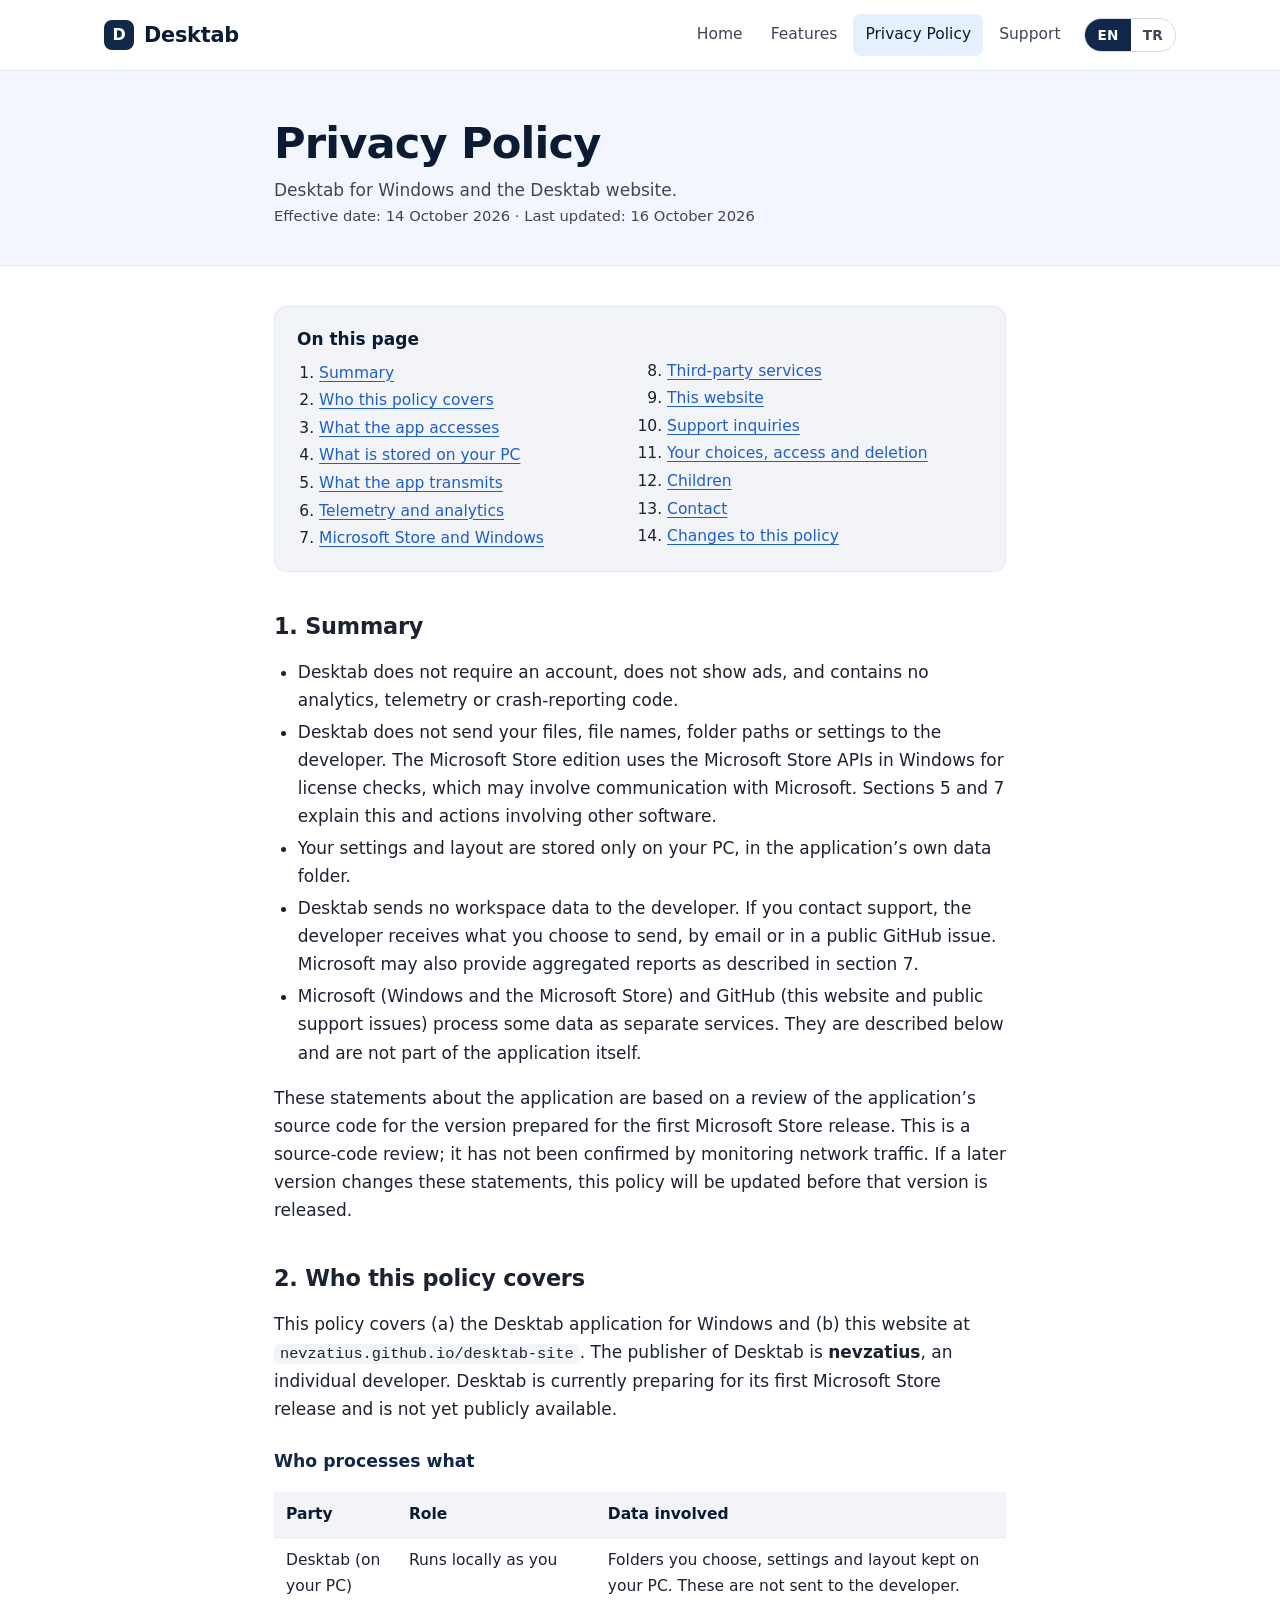
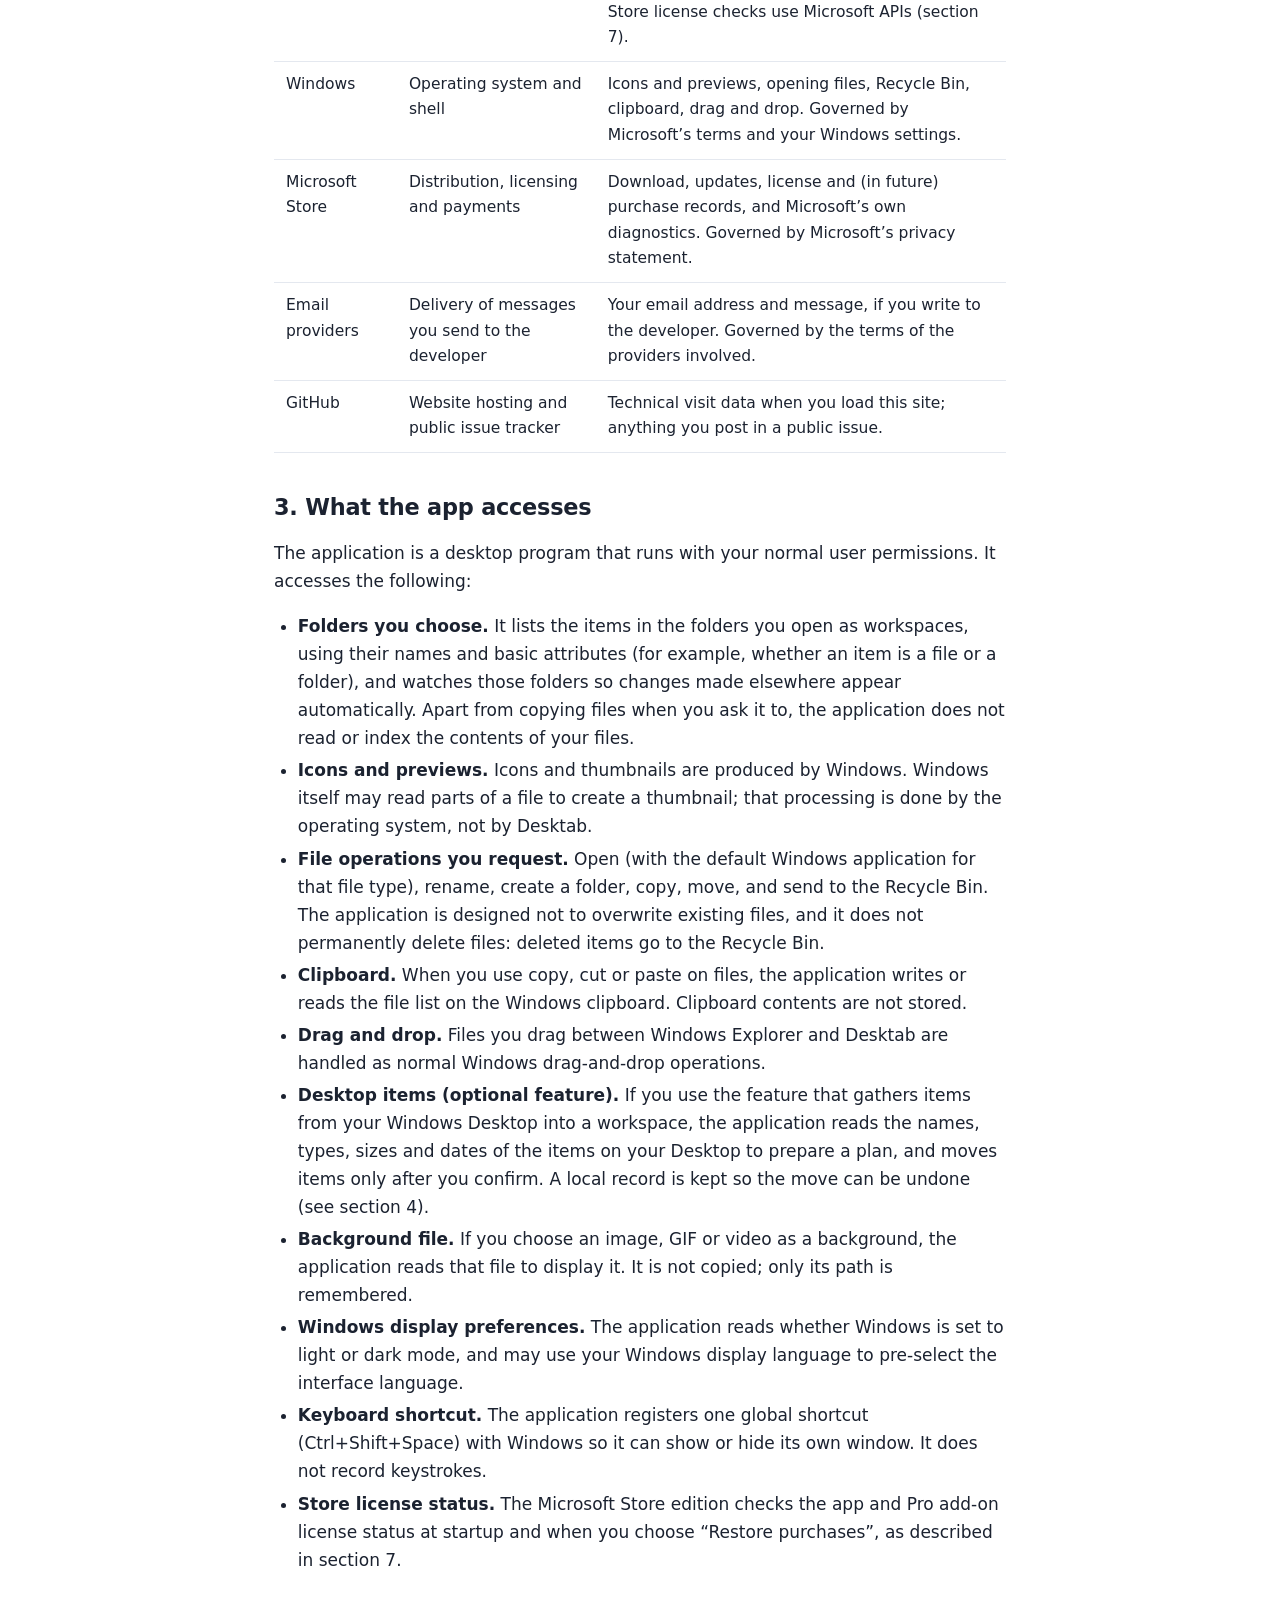
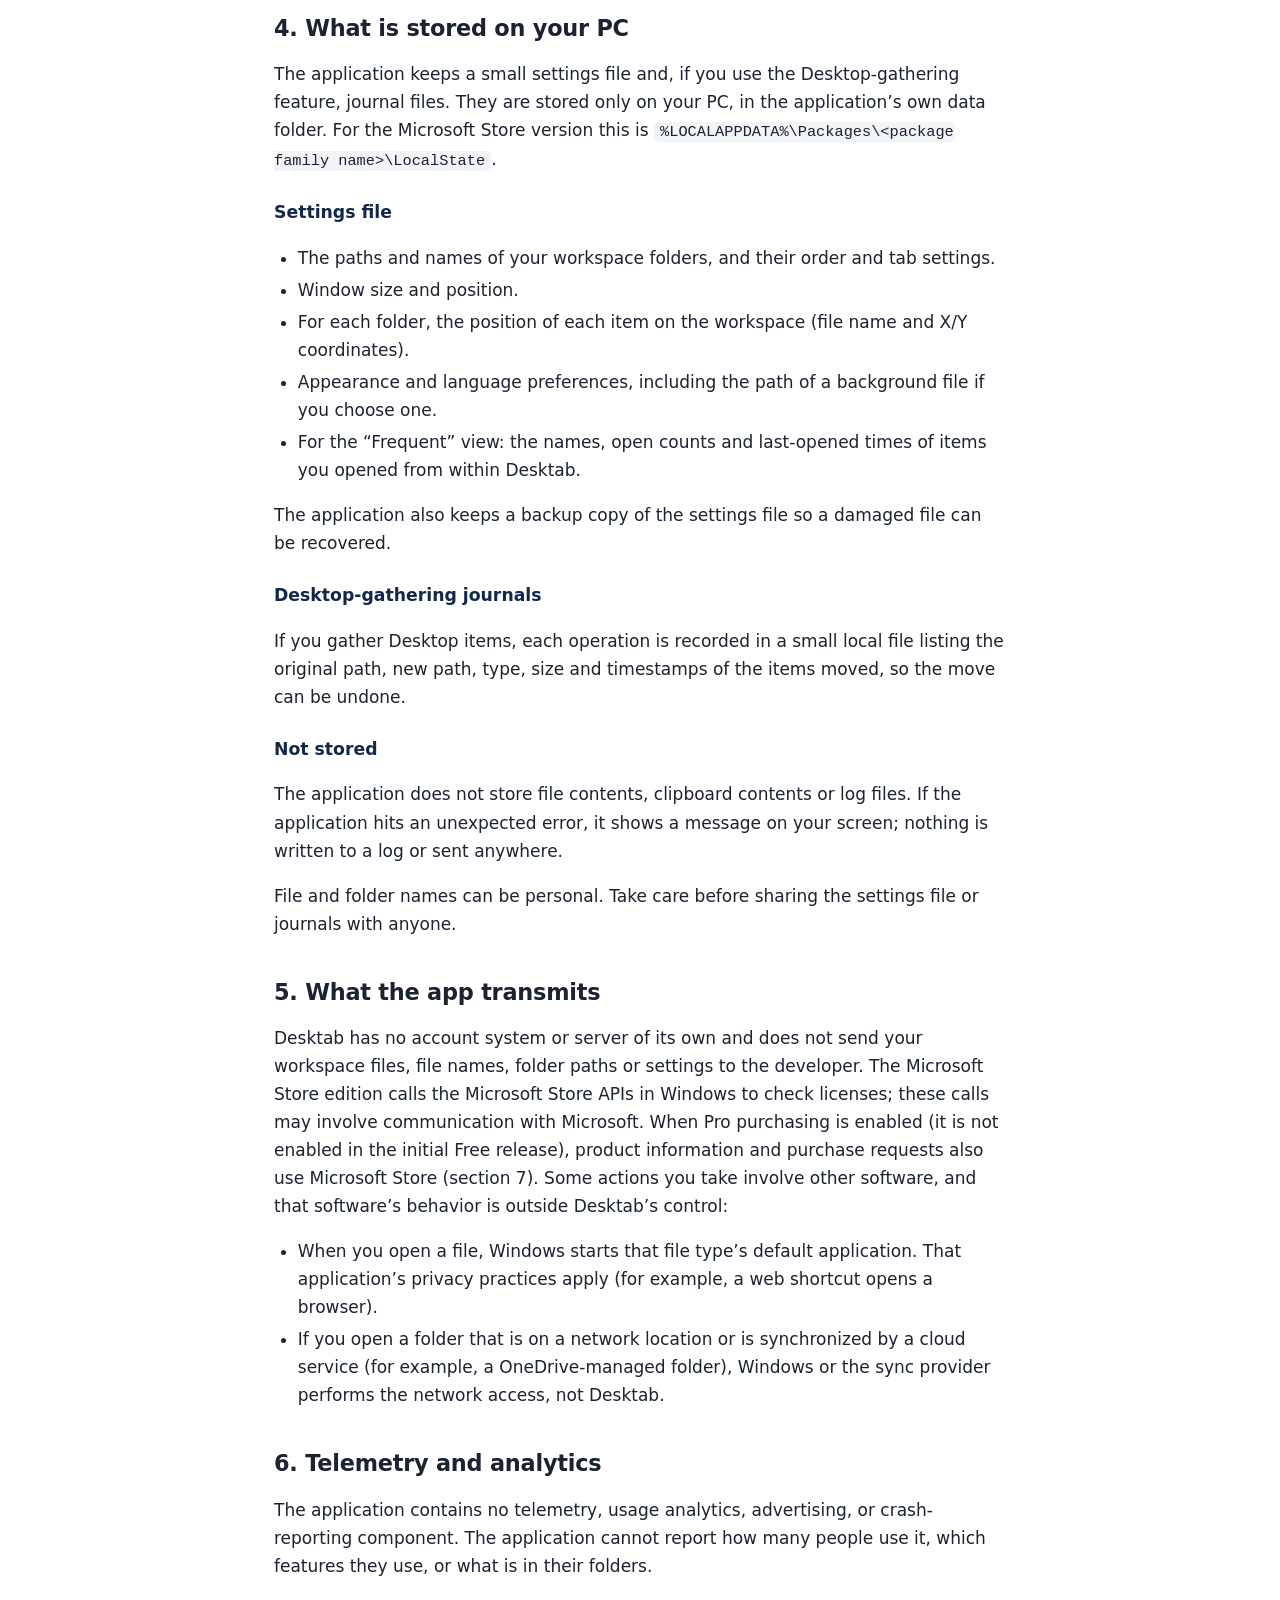
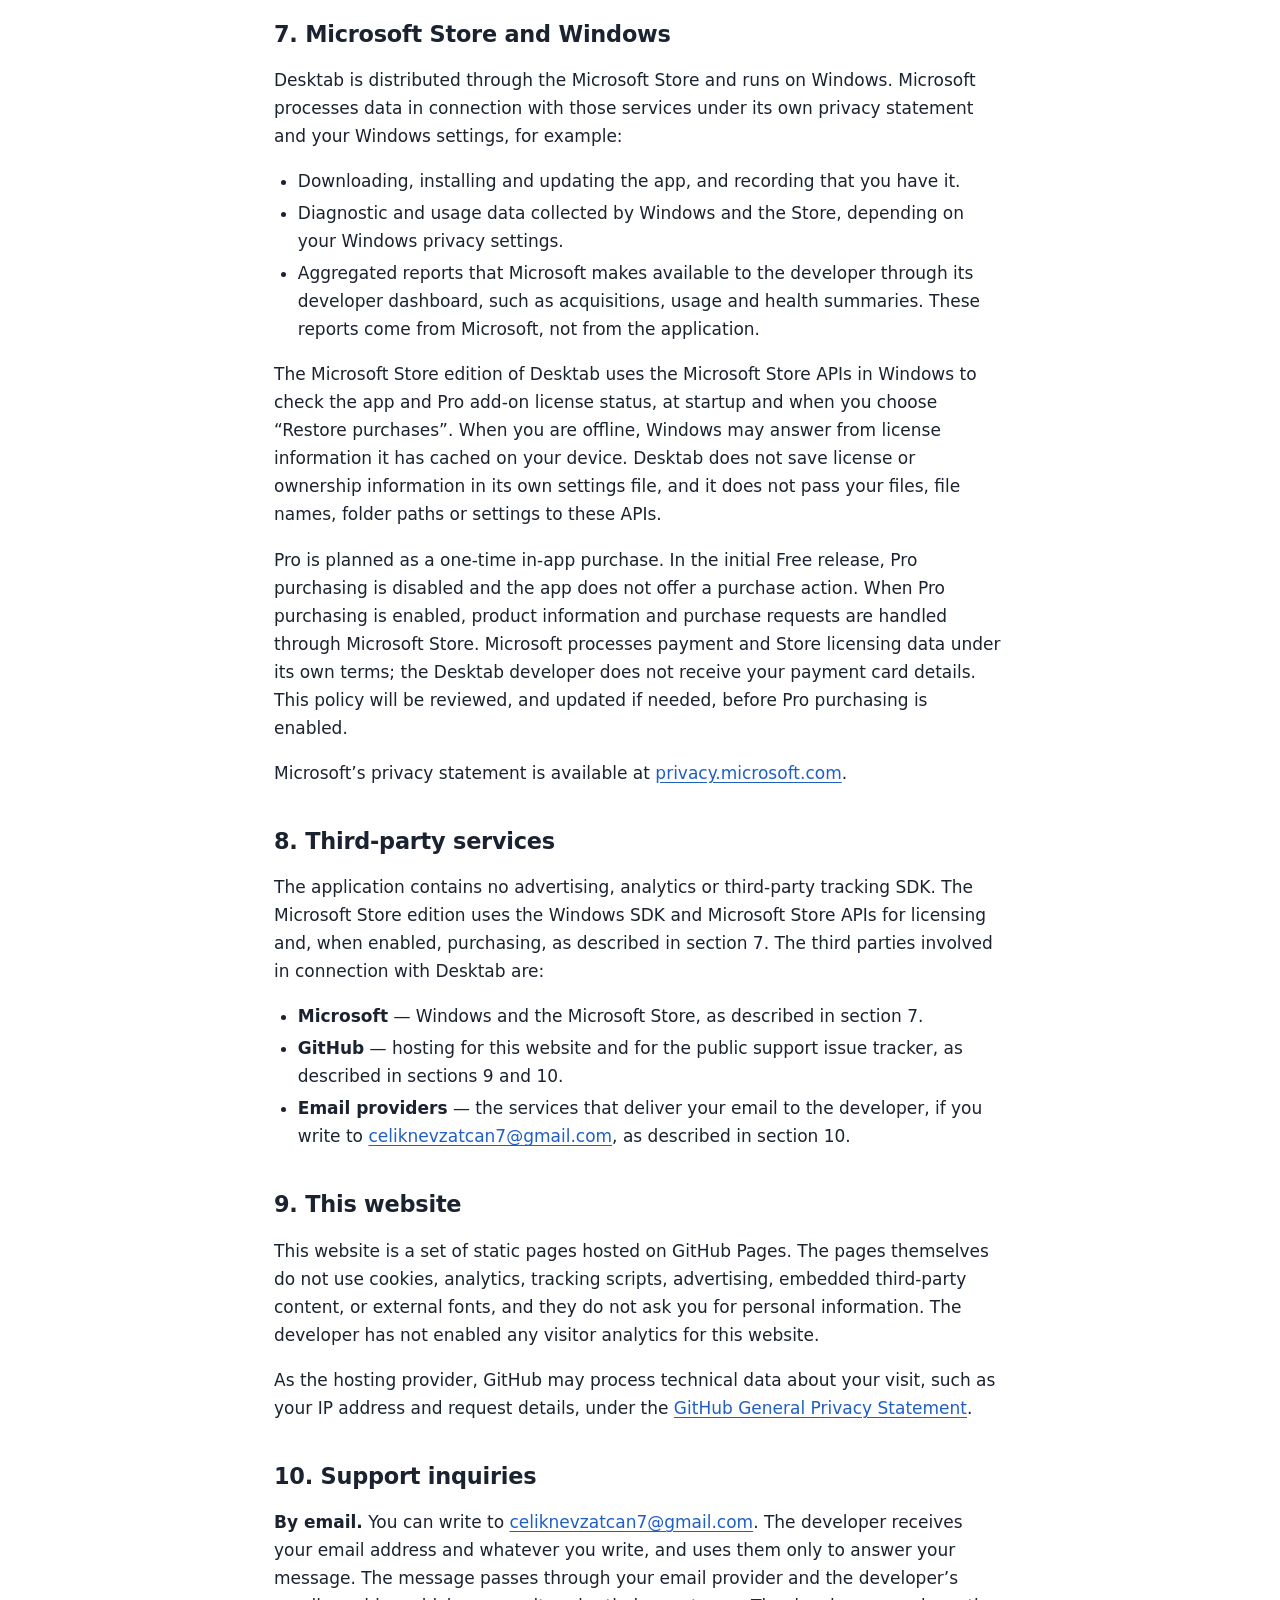
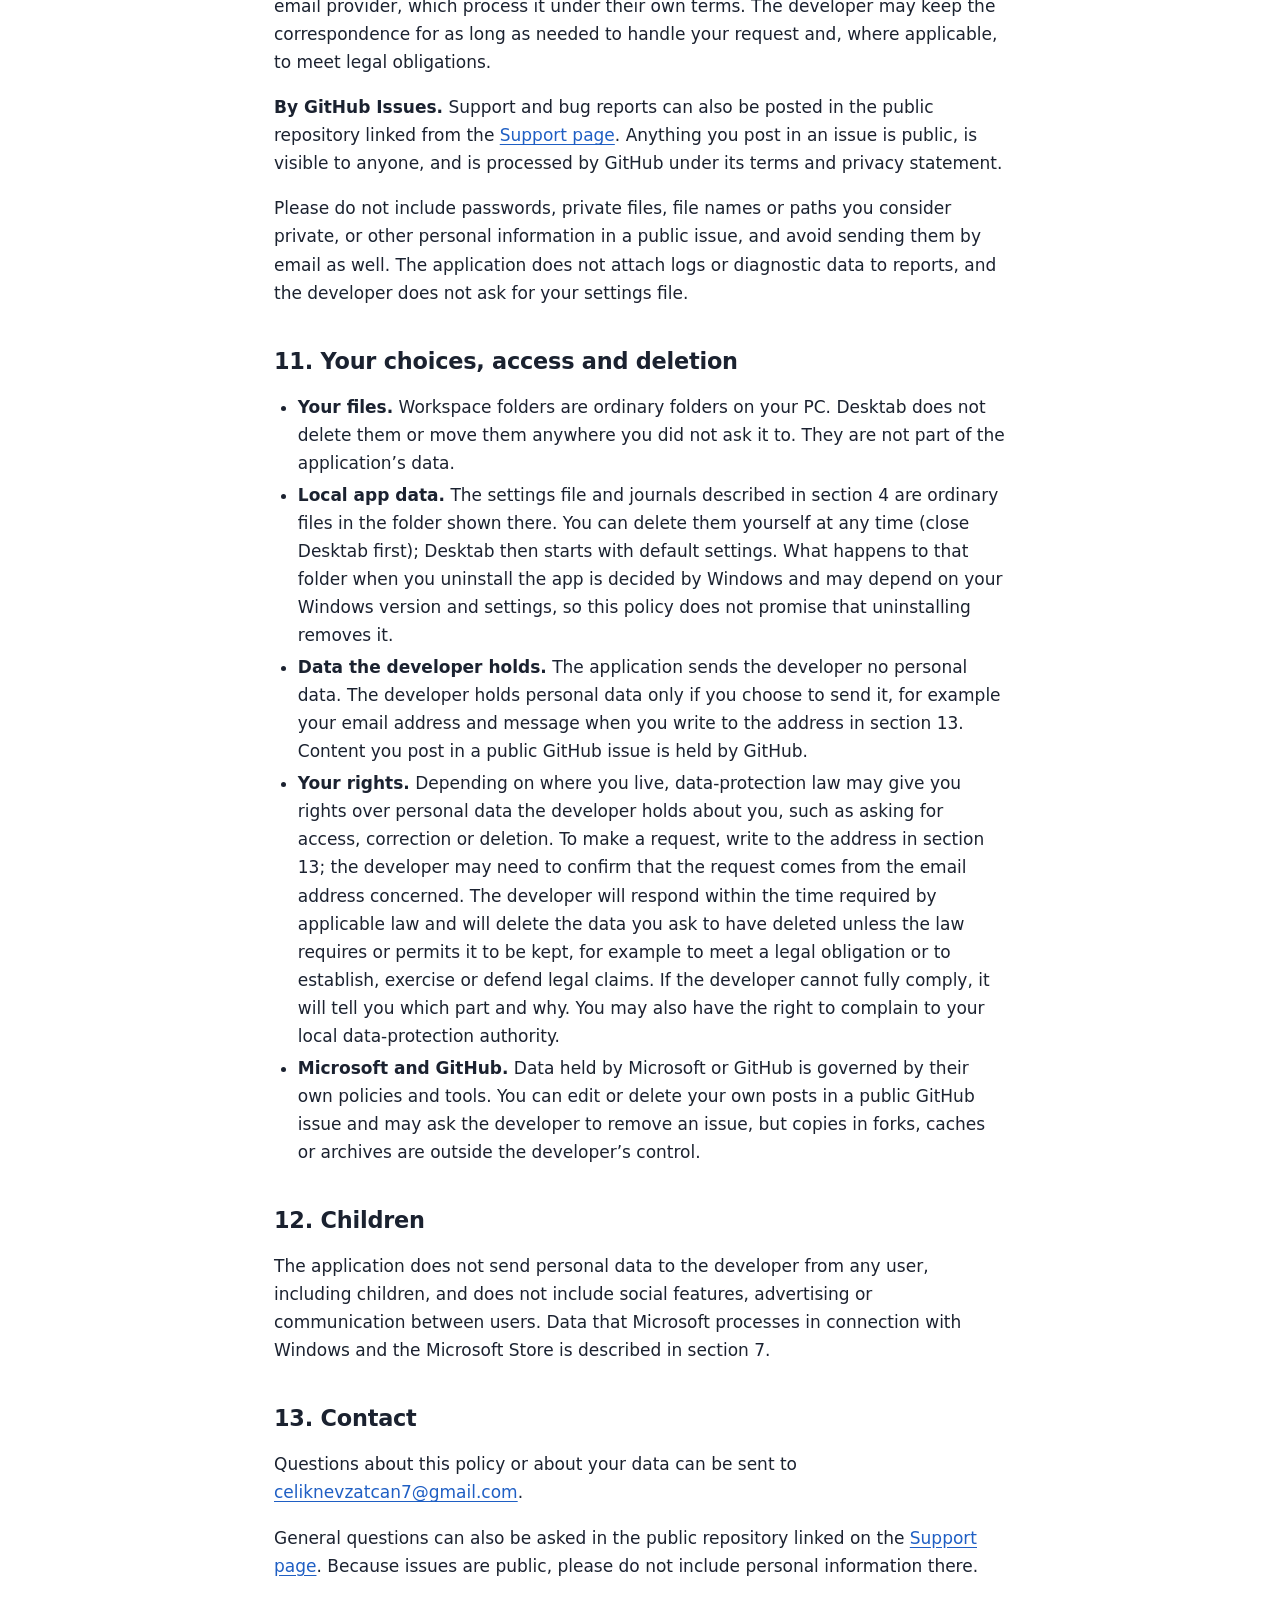
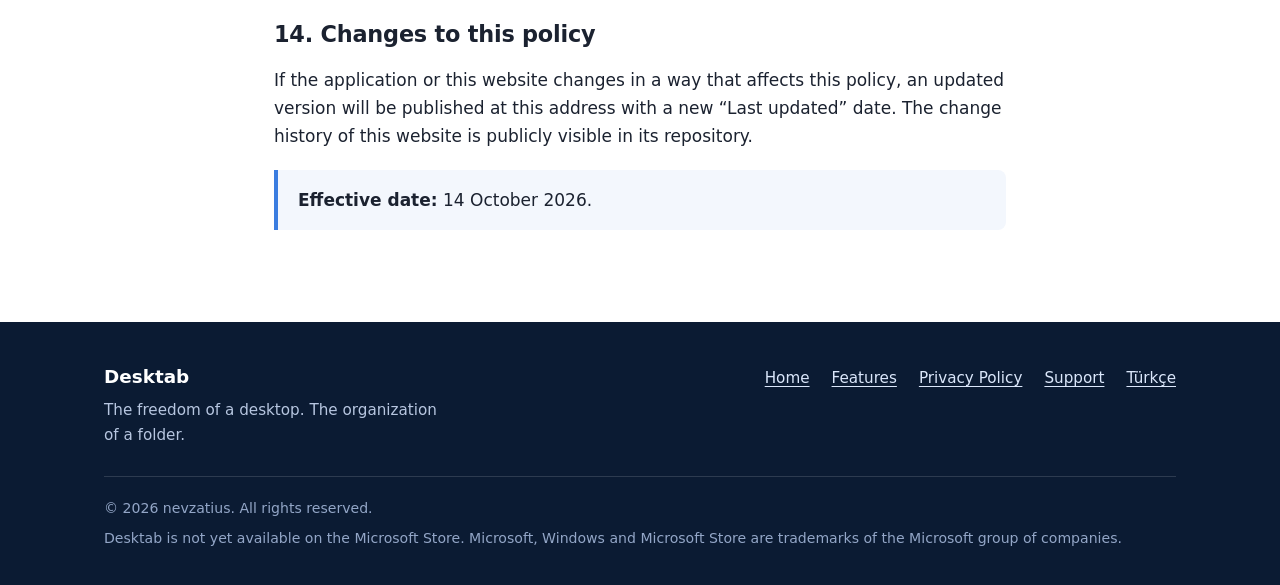
==== docs/privacy/index.html @ 9849bd9c "fix(privacy): tighten Store license wording after source review - Section 3: neutral intro; name the" ====
<!doctype html>
<html lang="en">
<head>
  <meta charset="utf-8">
  <meta name="viewport" content="width=device-width, initial-scale=1">
  <title>Privacy Policy — Desktab</title>
  <meta name="description" content="How the Desktab Windows app and this website handle data: what the app accesses, what is stored on your PC, what is and is not transmitted, and what Microsoft and GitHub process.">
  <link rel="canonical" href="https://nevzatius.github.io/desktab-site/privacy/">
  <link rel="alternate" hreflang="en" href="https://nevzatius.github.io/desktab-site/privacy/">
  <link rel="alternate" hreflang="tr" href="https://nevzatius.github.io/desktab-site/privacy/tr/">
  <link rel="alternate" hreflang="x-default" href="https://nevzatius.github.io/desktab-site/privacy/">
  <meta property="og:type" content="website">
  <meta property="og:site_name" content="Desktab">
  <meta property="og:title" content="Privacy Policy — Desktab">
  <meta property="og:description" content="How the Desktab Windows app and this website handle data.">
  <meta property="og:url" content="https://nevzatius.github.io/desktab-site/privacy/">
  <meta property="og:locale" content="en_US">
  <meta property="og:locale:alternate" content="tr_TR">
  <meta property="og:image" content="https://nevzatius.github.io/desktab-site/assets/images/og-image.png">
  <meta property="og:image:alt" content="Desktab wordmark with the tagline: The freedom of a desktop. The organization of a folder.">
  <meta name="theme-color" content="#0b1b33">
  <link rel="icon" type="image/svg+xml" href="../assets/images/favicon.svg">
  <link rel="stylesheet" href="../assets/styles.css">
</head>
<body>
  <a class="skip-link" href="#main">Skip to content</a>

  <header class="site-header">
    <div class="container">
      <a class="brand" href="../" aria-label="Desktab — home"><span class="brand-mark" aria-hidden="true">D</span>Desktab</a>
      <nav class="site-nav" aria-label="Main">
        <ul>
          <li><a href="../">Home</a></li>
          <li><a href="../#features">Features</a></li>
          <li><a href="./" aria-current="page">Privacy Policy</a></li>
          <li><a href="../support/">Support</a></li>
        </ul>
        <div class="lang-switch" role="group" aria-label="Language">
          <span lang="en" aria-current="true">EN</span>
          <a href="tr/" lang="tr" hreflang="tr" aria-label="Türkçe">TR</a>
        </div>
      </nav>
    </div>
  </header>

  <main id="main">
    <div class="page-head">
      <div class="container narrow">
        <h1>Privacy Policy</h1>
        <p>Desktab for Windows and the Desktab website.</p>
        <p class="meta">Effective date: 14 October 2026 · Last updated: 16 October 2026</p>
      </div>
    </div>

    <div class="doc">
      <div class="container narrow">

        <nav class="toc" aria-label="On this page">
          <strong>On this page</strong>
          <ol>
            <li><a href="#summary">Summary</a></li>
            <li><a href="#who">Who this policy covers</a></li>
            <li><a href="#access">What the app accesses</a></li>
            <li><a href="#local">What is stored on your PC</a></li>
            <li><a href="#transmit">What the app transmits</a></li>
            <li><a href="#telemetry">Telemetry and analytics</a></li>
            <li><a href="#microsoft">Microsoft Store and Windows</a></li>
            <li><a href="#third">Third-party services</a></li>
            <li><a href="#website">This website</a></li>
            <li><a href="#support">Support inquiries</a></li>
            <li><a href="#choices">Your choices, access and deletion</a></li>
            <li><a href="#children">Children</a></li>
            <li><a href="#contact">Contact</a></li>
            <li><a href="#changes">Changes to this policy</a></li>
          </ol>
        </nav>

        <h2 id="summary">1. Summary</h2>
        <ul>
          <li>Desktab does not require an account, does not show ads, and contains no analytics, telemetry or crash-reporting code.</li>
          <li>Desktab does not send your files, file names, folder paths or settings to the developer. The Microsoft Store edition uses the Microsoft Store APIs in Windows for license checks, which may involve communication with Microsoft. Sections 5 and 7 explain this and actions involving other software.</li>
          <li>Your settings and layout are stored only on your PC, in the application’s own data folder.</li>
          <li>Desktab sends no workspace data to the developer. If you contact support, the developer receives what you choose to send, by email or in a public GitHub issue. Microsoft may also provide aggregated reports as described in section 7.</li>
          <li>Microsoft (Windows and the Microsoft Store) and GitHub (this website and public support issues) process some data as separate services. They are described below and are not part of the application itself.</li>
        </ul>
        <p>These statements about the application are based on a review of the application’s source code for the version prepared for the first Microsoft Store release. This is a source-code review; it has not been confirmed by monitoring network traffic. If a later version changes these statements, this policy will be updated before that version is released.</p>

        <h2 id="who">2. Who this policy covers</h2>
        <p>This policy covers (a) the Desktab application for Windows and (b) this website at <code>nevzatius.github.io/desktab-site</code>. The publisher of Desktab is <strong>nevzatius</strong>, an individual developer. Desktab is currently preparing for its first Microsoft Store release and is not yet publicly available.</p>

        <h3>Who processes what</h3>
        <div class="table-wrap">
          <table>
            <thead>
              <tr><th scope="col">Party</th><th scope="col">Role</th><th scope="col">Data involved</th></tr>
            </thead>
            <tbody>
              <tr><td>Desktab (on your PC)</td><td>Runs locally as you</td><td>Folders you choose, settings and layout kept on your PC. These are not sent to the developer. Store license checks use Microsoft APIs (section 7).</td></tr>
              <tr><td>Windows</td><td>Operating system and shell</td><td>Icons and previews, opening files, Recycle Bin, clipboard, drag and drop. Governed by Microsoft’s terms and your Windows settings.</td></tr>
              <tr><td>Microsoft Store</td><td>Distribution, licensing and payments</td><td>Download, updates, license and (in future) purchase records, and Microsoft’s own diagnostics. Governed by Microsoft’s privacy statement.</td></tr>
              <tr><td>Email providers</td><td>Delivery of messages you send to the developer</td><td>Your email address and message, if you write to the developer. Governed by the terms of the providers involved.</td></tr>
              <tr><td>GitHub</td><td>Website hosting and public issue tracker</td><td>Technical visit data when you load this site; anything you post in a public issue.</td></tr>
            </tbody>
          </table>
        </div>

        <h2 id="access">3. What the app accesses</h2>
        <p>The application is a desktop program that runs with your normal user permissions. It accesses the following:</p>
        <ul>
          <li><strong>Folders you choose.</strong> It lists the items in the folders you open as workspaces, using their names and basic attributes (for example, whether an item is a file or a folder), and watches those folders so changes made elsewhere appear automatically. Apart from copying files when you ask it to, the application does not read or index the contents of your files.</li>
          <li><strong>Icons and previews.</strong> Icons and thumbnails are produced by Windows. Windows itself may read parts of a file to create a thumbnail; that processing is done by the operating system, not by Desktab.</li>
          <li><strong>File operations you request.</strong> Open (with the default Windows application for that file type), rename, create a folder, copy, move, and send to the Recycle Bin. The application is designed not to overwrite existing files, and it does not permanently delete files: deleted items go to the Recycle Bin.</li>
          <li><strong>Clipboard.</strong> When you use copy, cut or paste on files, the application writes or reads the file list on the Windows clipboard. Clipboard contents are not stored.</li>
          <li><strong>Drag and drop.</strong> Files you drag between Windows Explorer and Desktab are handled as normal Windows drag-and-drop operations.</li>
          <li><strong>Desktop items (optional feature).</strong> If you use the feature that gathers items from your Windows Desktop into a workspace, the application reads the names, types, sizes and dates of the items on your Desktop to prepare a plan, and moves items only after you confirm. A local record is kept so the move can be undone (see section 4).</li>
          <li><strong>Background file.</strong> If you choose an image, GIF or video as a background, the application reads that file to display it. It is not copied; only its path is remembered.</li>
          <li><strong>Windows display preferences.</strong> The application reads whether Windows is set to light or dark mode, and may use your Windows display language to pre-select the interface language.</li>
          <li><strong>Keyboard shortcut.</strong> The application registers one global shortcut (Ctrl+Shift+Space) with Windows so it can show or hide its own window. It does not record keystrokes.</li>
          <li><strong>Store license status.</strong> The Microsoft Store edition checks the app and Pro add-on license status at startup and when you choose “Restore purchases”, as described in section 7.</li>
        </ul>

        <h2 id="local">4. What is stored on your PC</h2>
        <p>The application keeps a small settings file and, if you use the Desktop-gathering feature, journal files. They are stored only on your PC, in the application’s own data folder. For the Microsoft Store version this is <code>%LOCALAPPDATA%\Packages\&lt;package family name&gt;\LocalState</code>.</p>
        <h3>Settings file</h3>
        <ul>
          <li>The paths and names of your workspace folders, and their order and tab settings.</li>
          <li>Window size and position.</li>
          <li>For each folder, the position of each item on the workspace (file name and X/Y coordinates).</li>
          <li>Appearance and language preferences, including the path of a background file if you choose one.</li>
          <li>For the “Frequent” view: the names, open counts and last-opened times of items you opened from within Desktab.</li>
        </ul>
        <p>The application also keeps a backup copy of the settings file so a damaged file can be recovered.</p>
        <h3>Desktop-gathering journals</h3>
        <p>If you gather Desktop items, each operation is recorded in a small local file listing the original path, new path, type, size and timestamps of the items moved, so the move can be undone.</p>
        <h3>Not stored</h3>
        <p>The application does not store file contents, clipboard contents or log files. If the application hits an unexpected error, it shows a message on your screen; nothing is written to a log or sent anywhere.</p>
        <p>File and folder names can be personal. Take care before sharing the settings file or journals with anyone.</p>

        <h2 id="transmit">5. What the app transmits</h2>
        <p>Desktab has no account system or server of its own and does not send your workspace files, file names, folder paths or settings to the developer. The Microsoft Store edition calls the Microsoft Store APIs in Windows to check licenses; these calls may involve communication with Microsoft. When Pro purchasing is enabled (it is not enabled in the initial Free release), product information and purchase requests also use Microsoft Store (section 7). Some actions you take involve other software, and that software’s behavior is outside Desktab’s control:</p>
        <ul>
          <li>When you open a file, Windows starts that file type’s default application. That application’s privacy practices apply (for example, a web shortcut opens a browser).</li>
          <li>If you open a folder that is on a network location or is synchronized by a cloud service (for example, a OneDrive-managed folder), Windows or the sync provider performs the network access, not Desktab.</li>
        </ul>

        <h2 id="telemetry">6. Telemetry and analytics</h2>
        <p>The application contains no telemetry, usage analytics, advertising, or crash-reporting component. The application cannot report how many people use it, which features they use, or what is in their folders.</p>

        <h2 id="microsoft">7. Microsoft Store and Windows</h2>
        <p>Desktab is distributed through the Microsoft Store and runs on Windows. Microsoft processes data in connection with those services under its own privacy statement and your Windows settings, for example:</p>
        <ul>
          <li>Downloading, installing and updating the app, and recording that you have it.</li>
          <li>Diagnostic and usage data collected by Windows and the Store, depending on your Windows privacy settings.</li>
          <li>Aggregated reports that Microsoft makes available to the developer through its developer dashboard, such as acquisitions, usage and health summaries. These reports come from Microsoft, not from the application.</li>
        </ul>
        <p>The Microsoft Store edition of Desktab uses the Microsoft Store APIs in Windows to check the app and Pro add-on license status, at startup and when you choose “Restore purchases”. When you are offline, Windows may answer from license information it has cached on your device. Desktab does not save license or ownership information in its own settings file, and it does not pass your files, file names, folder paths or settings to these APIs.</p>
        <p>Pro is planned as a one-time in-app purchase. In the initial Free release, Pro purchasing is disabled and the app does not offer a purchase action. When Pro purchasing is enabled, product information and purchase requests are handled through Microsoft Store. Microsoft processes payment and Store licensing data under its own terms; the Desktab developer does not receive your payment card details. This policy will be reviewed, and updated if needed, before Pro purchasing is enabled.</p>
        <p>Microsoft’s privacy statement is available at <a href="https://privacy.microsoft.com/">privacy.microsoft.com</a>.</p>

        <h2 id="third">8. Third-party services</h2>
        <p>The application contains no advertising, analytics or third-party tracking SDK. The Microsoft Store edition uses the Windows SDK and Microsoft Store APIs for licensing and, when enabled, purchasing, as described in section 7. The third parties involved in connection with Desktab are:</p>
        <ul>
          <li><strong>Microsoft</strong> — Windows and the Microsoft Store, as described in section 7.</li>
          <li><strong>GitHub</strong> — hosting for this website and for the public support issue tracker, as described in sections 9 and 10.</li>
          <li><strong>Email providers</strong> — the services that deliver your email to the developer, if you write to <a href="mailto:celiknevzatcan7@gmail.com">celiknevzatcan7@gmail.com</a>, as described in section 10.</li>
        </ul>

        <h2 id="website">9. This website</h2>
        <p>This website is a set of static pages hosted on GitHub Pages. The pages themselves do not use cookies, analytics, tracking scripts, advertising, embedded third-party content, or external fonts, and they do not ask you for personal information. The developer has not enabled any visitor analytics for this website.</p>
        <p>As the hosting provider, GitHub may process technical data about your visit, such as your IP address and request details, under the <a href="https://docs.github.com/en/site-policy/privacy-policies/github-general-privacy-statement">GitHub General Privacy Statement</a>.</p>

        <h2 id="support">10. Support inquiries</h2>
        <p><strong>By email.</strong> You can write to <a href="mailto:celiknevzatcan7@gmail.com">celiknevzatcan7@gmail.com</a>. The developer receives your email address and whatever you write, and uses them only to answer your message. The message passes through your email provider and the developer’s email provider, which process it under their own terms. The developer may keep the correspondence for as long as needed to handle your request and, where applicable, to meet legal obligations.</p>
        <p><strong>By GitHub Issues.</strong> Support and bug reports can also be posted in the public repository linked from the <a href="../support/">Support page</a>. Anything you post in an issue is public, is visible to anyone, and is processed by GitHub under its terms and privacy statement.</p>
        <p>Please do not include passwords, private files, file names or paths you consider private, or other personal information in a public issue, and avoid sending them by email as well. The application does not attach logs or diagnostic data to reports, and the developer does not ask for your settings file.</p>

        <h2 id="choices">11. Your choices, access and deletion</h2>
        <ul>
          <li><strong>Your files.</strong> Workspace folders are ordinary folders on your PC. Desktab does not delete them or move them anywhere you did not ask it to. They are not part of the application’s data.</li>
          <li><strong>Local app data.</strong> The settings file and journals described in section 4 are ordinary files in the folder shown there. You can delete them yourself at any time (close Desktab first); Desktab then starts with default settings. What happens to that folder when you uninstall the app is decided by Windows and may depend on your Windows version and settings, so this policy does not promise that uninstalling removes it.</li>
          <li><strong>Data the developer holds.</strong> The application sends the developer no personal data. The developer holds personal data only if you choose to send it, for example your email address and message when you write to the address in section 13. Content you post in a public GitHub issue is held by GitHub.</li>
          <li><strong>Your rights.</strong> Depending on where you live, data-protection law may give you rights over personal data the developer holds about you, such as asking for access, correction or deletion. To make a request, write to the address in section 13; the developer may need to confirm that the request comes from the email address concerned. The developer will respond within the time required by applicable law and will delete the data you ask to have deleted unless the law requires or permits it to be kept, for example to meet a legal obligation or to establish, exercise or defend legal claims. If the developer cannot fully comply, it will tell you which part and why. You may also have the right to complain to your local data-protection authority.</li>
          <li><strong>Microsoft and GitHub.</strong> Data held by Microsoft or GitHub is governed by their own policies and tools. You can edit or delete your own posts in a public GitHub issue and may ask the developer to remove an issue, but copies in forks, caches or archives are outside the developer’s control.</li>
        </ul>

        <h2 id="children">12. Children</h2>
        <p>The application does not send personal data to the developer from any user, including children, and does not include social features, advertising or communication between users. Data that Microsoft processes in connection with Windows and the Microsoft Store is described in section 7.</p>

        <h2 id="contact">13. Contact</h2>
        <p>Questions about this policy or about your data can be sent to <a href="mailto:celiknevzatcan7@gmail.com?subject=Desktab%20privacy">celiknevzatcan7@gmail.com</a>.</p>
        <p>General questions can also be asked in the public repository linked on the <a href="../support/">Support page</a>. Because issues are public, please do not include personal information there.</p>

        <h2 id="changes">14. Changes to this policy</h2>
        <p>If the application or this website changes in a way that affects this policy, an updated version will be published at this address with a new “Last updated” date. The change history of this website is publicly visible in its repository.</p>

        <div class="callout">
          <p><strong>Effective date:</strong> 14 October 2026.</p>
        </div>
      </div>
    </div>
  </main>

  <footer class="site-footer">
    <div class="container">
      <div class="footer-grid">
        <div>
          <div class="footer-brand">Desktab</div>
          <p>The freedom of a desktop. The organization of a folder.</p>
        </div>
        <nav aria-label="Footer">
          <ul class="footer-nav">
            <li><a href="../">Home</a></li>
            <li><a href="../#features">Features</a></li>
            <li><a href="./">Privacy Policy</a></li>
            <li><a href="../support/">Support</a></li>
            <li><a href="tr/" lang="tr" hreflang="tr">Türkçe</a></li>
          </ul>
        </nav>
      </div>
      <div class="copyright">
        <p>© 2026 nevzatius. All rights reserved.</p>
        <p>Desktab is not yet available on the Microsoft Store. Microsoft, Windows and Microsoft Store are trademarks of the Microsoft group of companies.</p>
      </div>
    </div>
  </footer>
</body>
</html>
---- docs/assets/styles.css ----
/* Desktab website — plain CSS, no framework, no external requests. */

:root {
  --navy-900: #0b1b33;
  --navy-800: #11284a;
  --navy-700: #1b3a66;
  --blue-500: #3b7de0;
  --blue-300: #8db4f0;
  --blue-100: #e6effc;
  --blue-50: #f3f7fd;
  --gray-900: #1b2230;
  --gray-700: #3d4658;
  --gray-600: #566075;
  --gray-300: #d5dae3;
  --gray-200: #e4e8ef;
  --gray-100: #f2f4f8;
  --white: #ffffff;
  --link: #1f5fc4;
  --radius: 12px;
  --radius-sm: 8px;
  --shadow: 0 1px 2px rgba(11, 27, 51, 0.06), 0 4px 14px rgba(11, 27, 51, 0.06);
  --font: "Segoe UI Variable Text", "Segoe UI", system-ui, -apple-system, "Helvetica Neue", Arial, sans-serif;
  --mono: "Cascadia Mono", Consolas, "SFMono-Regular", Menlo, monospace;
}

*, *::before, *::after { box-sizing: border-box; }

html { -webkit-text-size-adjust: 100%; scroll-behavior: smooth; }

body {
  margin: 0;
  font-family: var(--font);
  font-size: 1.0625rem;
  line-height: 1.65;
  color: var(--gray-900);
  background: var(--white);
  overflow-wrap: break-word;
}

img, svg { max-width: 100%; }

a { color: var(--link); text-underline-offset: 0.18em; }
a:hover { color: var(--navy-700); }

:focus-visible {
  outline: 3px solid var(--blue-500);
  outline-offset: 2px;
  border-radius: 4px;
}

.skip-link {
  position: absolute;
  left: 16px;
  top: -64px;
  z-index: 100;
  padding: 10px 16px;
  background: var(--white);
  color: var(--navy-900);
  border-radius: var(--radius-sm);
  box-shadow: var(--shadow);
  font-weight: 600;
}
.skip-link:focus { top: 12px; }

.container {
  width: 100%;
  max-width: 1120px;
  margin: 0 auto;
  padding: 0 24px;
}
.container.narrow { max-width: 780px; }

/* ---------- Header ---------- */

.site-header {
  background: var(--white);
  border-bottom: 1px solid var(--gray-200);
}
.site-header .container {
  display: flex;
  flex-wrap: wrap;
  align-items: center;
  justify-content: space-between;
  gap: 8px 24px;
  padding-top: 14px;
  padding-bottom: 14px;
}

.brand {
  display: inline-flex;
  align-items: center;
  gap: 10px;
  color: var(--navy-900);
  font-size: 1.3rem;
  font-weight: 700;
  letter-spacing: -0.01em;
  text-decoration: none;
}
.brand:hover { color: var(--navy-700); }
.brand-mark {
  display: inline-grid;
  place-items: center;
  width: 30px;
  height: 30px;
  border-radius: 8px;
  background: var(--navy-800);
  color: var(--white);
  font-size: 1rem;
  font-weight: 700;
  line-height: 1;
}

.site-nav { display: flex; flex-wrap: wrap; align-items: center; gap: 4px 6px; }
.site-nav ul {
  display: flex;
  flex-wrap: wrap;
  gap: 2px 4px;
  margin: 0;
  padding: 0;
  list-style: none;
}
.site-nav a {
  display: inline-block;
  padding: 8px 12px;
  border-radius: var(--radius-sm);
  color: var(--gray-700);
  font-size: 0.97rem;
  font-weight: 500;
  text-decoration: none;
}
.site-nav a:hover { background: var(--gray-100); color: var(--navy-900); }
.site-nav a[aria-current="page"] { color: var(--navy-900); background: var(--blue-100); }

.lang-switch {
  display: inline-flex;
  margin-left: 6px;
  border: 1px solid var(--gray-300);
  border-radius: 999px;
  overflow: hidden;
}
.lang-switch a, .lang-switch span {
  padding: 5px 12px;
  font-size: 0.85rem;
  font-weight: 600;
  letter-spacing: 0.02em;
  text-decoration: none;
}
.lang-switch span { background: var(--navy-800); color: var(--white); }
.lang-switch a { color: var(--gray-700); border-radius: 0; }
.lang-switch a:hover { background: var(--gray-100); }

/* ---------- Hero ---------- */

.hero {
  background: var(--navy-900);
  color: var(--white);
  padding: 72px 0 80px;
}
.hero .container {
  display: grid;
  grid-template-columns: minmax(0, 0.9fr) minmax(0, 1.1fr);
  align-items: center;
  gap: 48px;
}
.eyebrow {
  margin: 0 0 12px;
  color: var(--blue-300);
  font-size: 0.85rem;
  font-weight: 600;
  letter-spacing: 0.08em;
  text-transform: uppercase;
}
.hero h1 {
  margin: 0 0 16px;
  font-size: clamp(2.6rem, 6vw, 4rem);
  line-height: 1.05;
  letter-spacing: -0.03em;
}
.tagline {
  margin: 0 0 20px;
  font-size: clamp(1.2rem, 2.4vw, 1.6rem);
  line-height: 1.35;
  font-weight: 500;
  color: #dbe7fb;
}
.tagline span { display: block; }
.lead {
  margin: 0 0 28px;
  max-width: 34em;
  color: #c3d1ea;
  font-size: 1.08rem;
}
.hero-actions { display: flex; flex-wrap: wrap; align-items: center; gap: 12px 14px; }

.btn {
  display: inline-block;
  padding: 12px 20px;
  border: 1px solid transparent;
  border-radius: var(--radius-sm);
  font: inherit;
  font-size: 1rem;
  font-weight: 600;
  line-height: 1.3;
  text-decoration: none;
}
.btn-primary-static {
  background: var(--white);
  color: var(--navy-900);
  cursor: default;
}
.btn-secondary { border-color: rgba(255, 255, 255, 0.45); color: var(--white); }
.btn-secondary:hover { background: rgba(255, 255, 255, 0.1); color: var(--white); }
.btn-light { background: var(--navy-800); color: var(--white); }
.btn-light:hover { background: var(--navy-700); color: var(--white); }
.status-note { margin: 18px 0 0; color: #a9bbd9; font-size: 0.92rem; }

/* Real product screenshots */
.shot { margin: 0; }
.shot-frame {
  overflow: hidden;
  border-radius: 12px;
  border: 1px solid rgba(255, 255, 255, 0.16);
  box-shadow: 0 16px 44px rgba(0, 0, 0, 0.38);
  background: var(--navy-800);
}
.shot-frame img { display: block; width: 100%; height: auto; }
.shot-link { display: block; }
.shot-link:focus-visible { outline-offset: -4px; border-radius: 12px; }
.shot figcaption { margin-top: 12px; color: #8fa4c7; font-size: 0.85rem; }
.gallery .shot-frame {
  border-color: var(--gray-200);
  box-shadow: 0 8px 26px rgba(11, 27, 51, 0.14);
}
.gallery .shot figcaption { color: var(--gray-700); font-size: 0.95rem; }
.gallery .shot figcaption strong { color: var(--navy-900); }
.gallery-grid { display: grid; grid-template-columns: repeat(2, minmax(0, 1fr)); gap: 28px; margin: 0; padding: 0; list-style: none; }

/* Icons */
.icon { width: 24px; height: 24px; fill: none; stroke: currentColor; stroke-width: 1.75; stroke-linecap: round; stroke-linejoin: round; }
.icon-box {
  display: grid;
  place-items: center;
  width: 46px;
  height: 46px;
  margin-bottom: 14px;
  border-radius: 12px;
  background: var(--blue-100);
  color: var(--navy-700);
}
.h-icon { display: inline-grid; place-items: center; width: 32px; height: 32px; margin-right: 10px; vertical-align: -9px; border-radius: 9px; background: var(--blue-100); color: var(--navy-700); }
.h-icon .icon { width: 19px; height: 19px; }

/* ---------- Sections ---------- */

section { padding: 72px 0; }
section.alt { background: var(--blue-50); }
section h2 {
  margin: 0 0 12px;
  font-size: clamp(1.7rem, 3.4vw, 2.2rem);
  line-height: 1.2;
  letter-spacing: -0.02em;
  color: var(--navy-900);
}
.section-intro { margin: 0 0 36px; max-width: 42em; color: var(--gray-700); }

.problem { display: grid; grid-template-columns: minmax(0, 1fr) minmax(0, 1fr); gap: 40px; align-items: start; }
.problem p { margin: 0 0 16px; color: var(--gray-700); }
.problem .highlight {
  padding: 22px 24px;
  border-left: 4px solid var(--blue-500);
  border-radius: 0 var(--radius) var(--radius) 0;
  background: var(--blue-50);
  color: var(--navy-900);
  font-size: 1.12rem;
  font-weight: 500;
}

.cards {
  display: grid;
  grid-template-columns: repeat(3, minmax(0, 1fr));
  gap: 20px;
  margin: 0;
  padding: 0;
  list-style: none;
}
.card {
  padding: 24px;
  border: 1px solid var(--gray-200);
  border-radius: var(--radius);
  background: var(--white);
}
.card h3 { margin: 0 0 8px; font-size: 1.12rem; line-height: 1.3; color: var(--navy-900); }
.card p { margin: 0; color: var(--gray-700); font-size: 0.98rem; }

.chips { display: flex; flex-wrap: wrap; gap: 10px; margin: 0 0 24px; padding: 0; list-style: none; }
.chips li {
  padding: 8px 16px;
  border: 1px solid var(--gray-300);
  border-radius: 999px;
  background: var(--white);
  color: var(--navy-800);
  font-size: 0.95rem;
  font-weight: 500;
}
.note {
  max-width: 42em;
  margin: 0;
  color: var(--gray-600);
  font-size: 0.95rem;
}

/* Free / Pro */
.plans { display: grid; grid-template-columns: repeat(2, minmax(0, 1fr)); gap: 24px; align-items: start; }
.plan {
  padding: 28px;
  border: 1px solid var(--gray-300);
  border-radius: var(--radius);
  background: var(--white);
}
.plan.pro { border-color: var(--navy-700); background: var(--navy-900); color: #dbe7fb; }
.plan h3 { display: flex; flex-wrap: wrap; align-items: center; gap: 8px 12px; margin: 0 0 6px; font-size: 1.4rem; color: var(--navy-900); }
.plan.pro h3 { color: var(--white); }
.badge {
  display: inline-block;
  padding: 3px 10px;
  border-radius: 999px;
  background: var(--blue-100);
  color: var(--navy-800);
  font-size: 0.75rem;
  font-weight: 700;
  letter-spacing: 0.05em;
  text-transform: uppercase;
}
.plan.pro .badge { background: rgba(141, 180, 240, 0.2); color: var(--blue-300); }
.plan .sub { margin: 0 0 18px; color: var(--gray-600); font-size: 0.95rem; }
.plan.pro .sub { color: #a9bbd9; }
.plan ul { margin: 0; padding: 0; list-style: none; }
.plan li { position: relative; padding: 7px 0 7px 28px; font-size: 0.98rem; }
.plan li::before {
  content: "";
  position: absolute;
  left: 4px;
  top: 0.95em;
  width: 11px;
  height: 6px;
  border-left: 2px solid var(--blue-500);
  border-bottom: 2px solid var(--blue-500);
  transform: rotate(-45deg);
}
.plan.pro li::before { border-color: var(--blue-300); }
.plan .includes { margin-bottom: 4px; font-weight: 600; color: var(--white); }
.plan-note {
  max-width: 48em;
  margin: 28px 0 0;
  padding: 16px 20px;
  border-radius: var(--radius-sm);
  background: var(--white);
  border: 1px solid var(--gray-200);
  color: var(--gray-700);
  font-size: 0.96rem;
}

.cta-band { background: var(--navy-900); color: var(--white); text-align: center; padding: 56px 0; }
.cta-band h2 { color: var(--white); }
.cta-band p { max-width: 36em; margin: 0 auto 22px; color: #c3d1ea; }

/* ---------- Document pages (privacy, support) ---------- */

.page-head { background: var(--blue-50); border-bottom: 1px solid var(--gray-200); padding: 48px 0 36px; }
.page-head h1 { margin: 0 0 8px; font-size: clamp(2rem, 4.4vw, 2.7rem); line-height: 1.15; letter-spacing: -0.02em; color: var(--navy-900); }
.page-head p { margin: 0; color: var(--gray-700); }
.meta { margin-top: 12px; color: var(--gray-600); font-size: 0.92rem; }

.doc { padding: 40px 0 72px; }
.doc h2 { margin: 40px 0 10px; padding: 0; font-size: 1.4rem; line-height: 1.3; letter-spacing: -0.01em; }
.doc h2:first-child { margin-top: 0; }
.doc h3 { margin: 24px 0 6px; font-size: 1.08rem; color: var(--navy-800); }
.doc p, .doc li { color: var(--gray-900); }
.doc ul, .doc ol { padding-left: 1.4em; }
.doc li { margin: 4px 0; }
.doc code {
  padding: 1px 6px;
  border-radius: 5px;
  background: var(--gray-100);
  font-family: var(--mono);
  font-size: 0.9em;
  overflow-wrap: anywhere;
}
.toc { margin: 0 0 8px; padding: 18px 22px; border: 1px solid var(--gray-200); border-radius: var(--radius); background: var(--gray-100); }
.toc strong { display: block; margin-bottom: 6px; color: var(--navy-900); }
.toc ol { margin: 0; padding-left: 1.3em; columns: 2; column-gap: 32px; }
.toc li { margin: 2px 0; font-size: 0.97rem; break-inside: avoid; }
.callout {
  margin: 20px 0;
  padding: 16px 20px;
  border-left: 4px solid var(--blue-500);
  border-radius: 0 var(--radius-sm) var(--radius-sm) 0;
  background: var(--blue-50);
}
.callout.warn { border-left-color: #b26a00; background: #fff6e6; }
.callout p { margin: 0; }
.callout p + p { margin-top: 8px; }

.table-wrap { margin: 16px 0; overflow-x: auto; }
table { width: 100%; border-collapse: collapse; font-size: 0.97rem; }
th, td { padding: 10px 12px; border-bottom: 1px solid var(--gray-200); text-align: left; vertical-align: top; }
th { background: var(--gray-100); color: var(--navy-900); font-weight: 600; }

/* ---------- Footer ---------- */

.site-footer { background: var(--navy-900); color: #b7c6e0; padding: 40px 0 32px; font-size: 0.95rem; }
.site-footer a { color: #dbe7fb; }
.site-footer a:hover { color: var(--white); }
.footer-grid { display: flex; flex-wrap: wrap; justify-content: space-between; gap: 24px 48px; }
.footer-brand { color: var(--white); font-size: 1.15rem; font-weight: 700; }
.footer-brand + p { margin: 6px 0 0; max-width: 22em; }
.footer-nav { margin: 0; padding: 0; list-style: none; display: flex; flex-wrap: wrap; gap: 8px 22px; }
.footer-nav a { display: inline-block; padding: 4px 0; }
.copyright { margin: 28px 0 0; padding-top: 20px; border-top: 1px solid rgba(255, 255, 255, 0.14); color: #93a6c7; font-size: 0.88rem; }
.copyright p { margin: 0 0 6px; }

/* ---------- Responsive ---------- */

@media (max-width: 980px) {
  .hero .container { grid-template-columns: minmax(0, 1fr); gap: 36px; }
  .gallery-grid { grid-template-columns: minmax(0, 1fr); }
  .cards { grid-template-columns: repeat(2, minmax(0, 1fr)); }
  .problem { grid-template-columns: minmax(0, 1fr); gap: 24px; }
}

@media (max-width: 720px) {
  body { font-size: 1rem; }
  .container { padding: 0 16px; }
  .hero { padding: 48px 0 56px; }
  section { padding: 52px 0; }
  .plans { grid-template-columns: minmax(0, 1fr); }
  .toc ol { columns: 1; }
  .site-header .container { justify-content: flex-start; }
  .site-nav { width: 100%; }
  .site-nav ul { width: 100%; }
}

@media (max-width: 560px) {
  .site-nav a { padding: 8px 9px; font-size: 0.93rem; }
  .cards { grid-template-columns: minmax(0, 1fr); }
  .btn { width: 100%; text-align: center; }
  .hero-actions { flex-direction: column; align-items: stretch; }
  .plan { padding: 22px 18px; }
}

@media (prefers-reduced-motion: reduce) {
  html { scroll-behavior: auto; }
  * { animation: none !important; transition: none !important; }
}
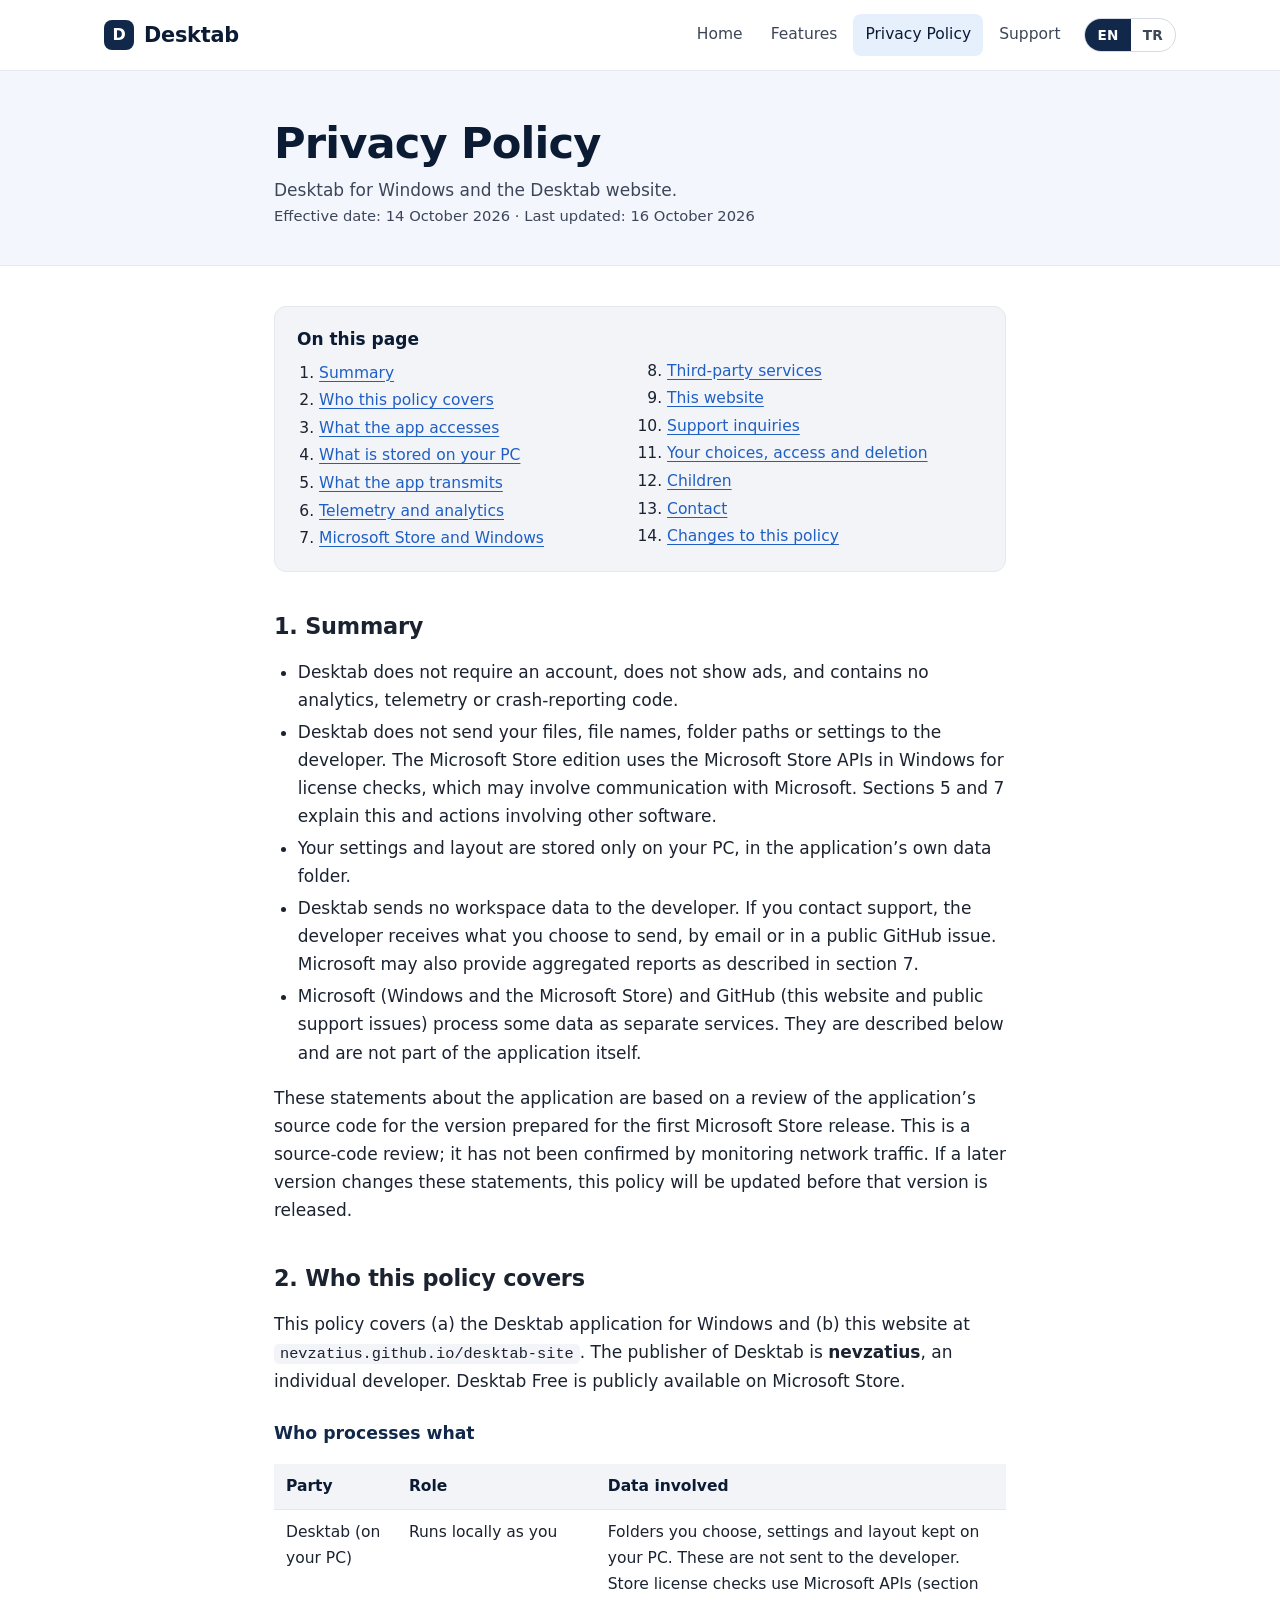
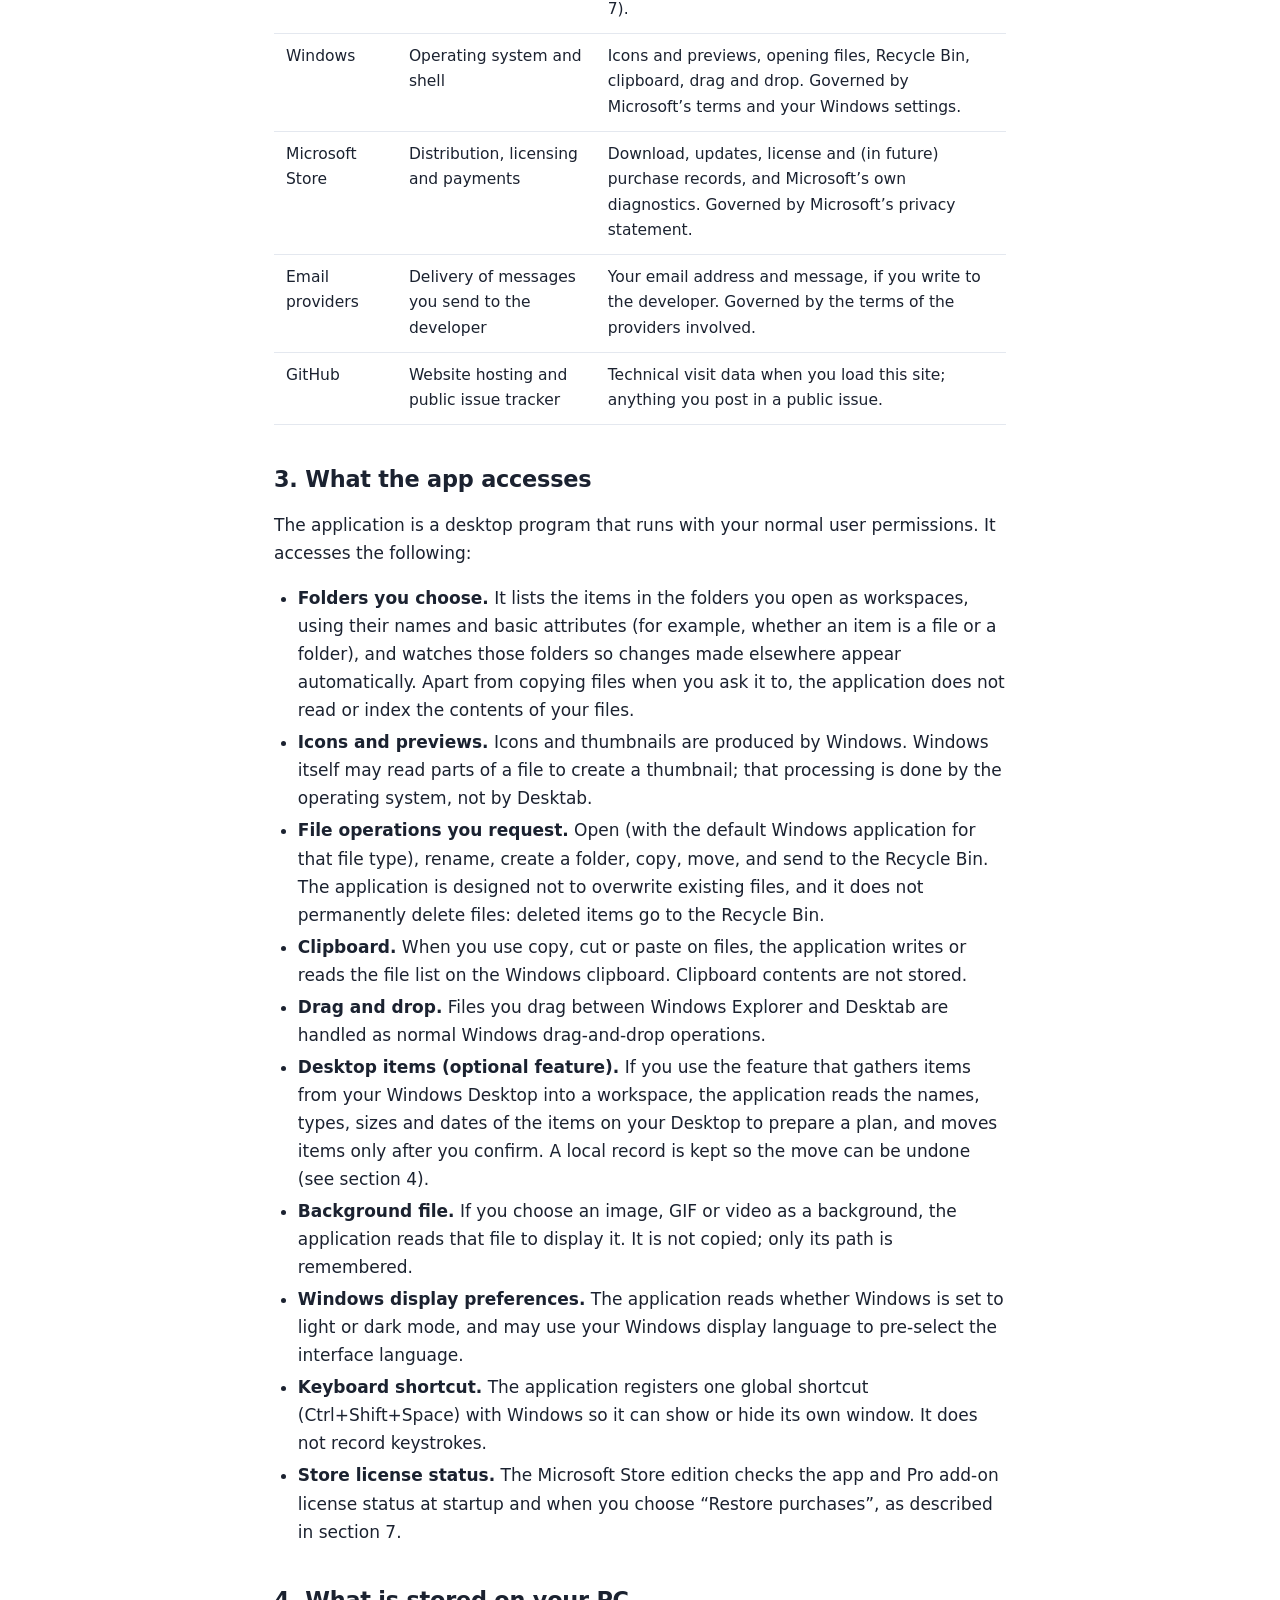
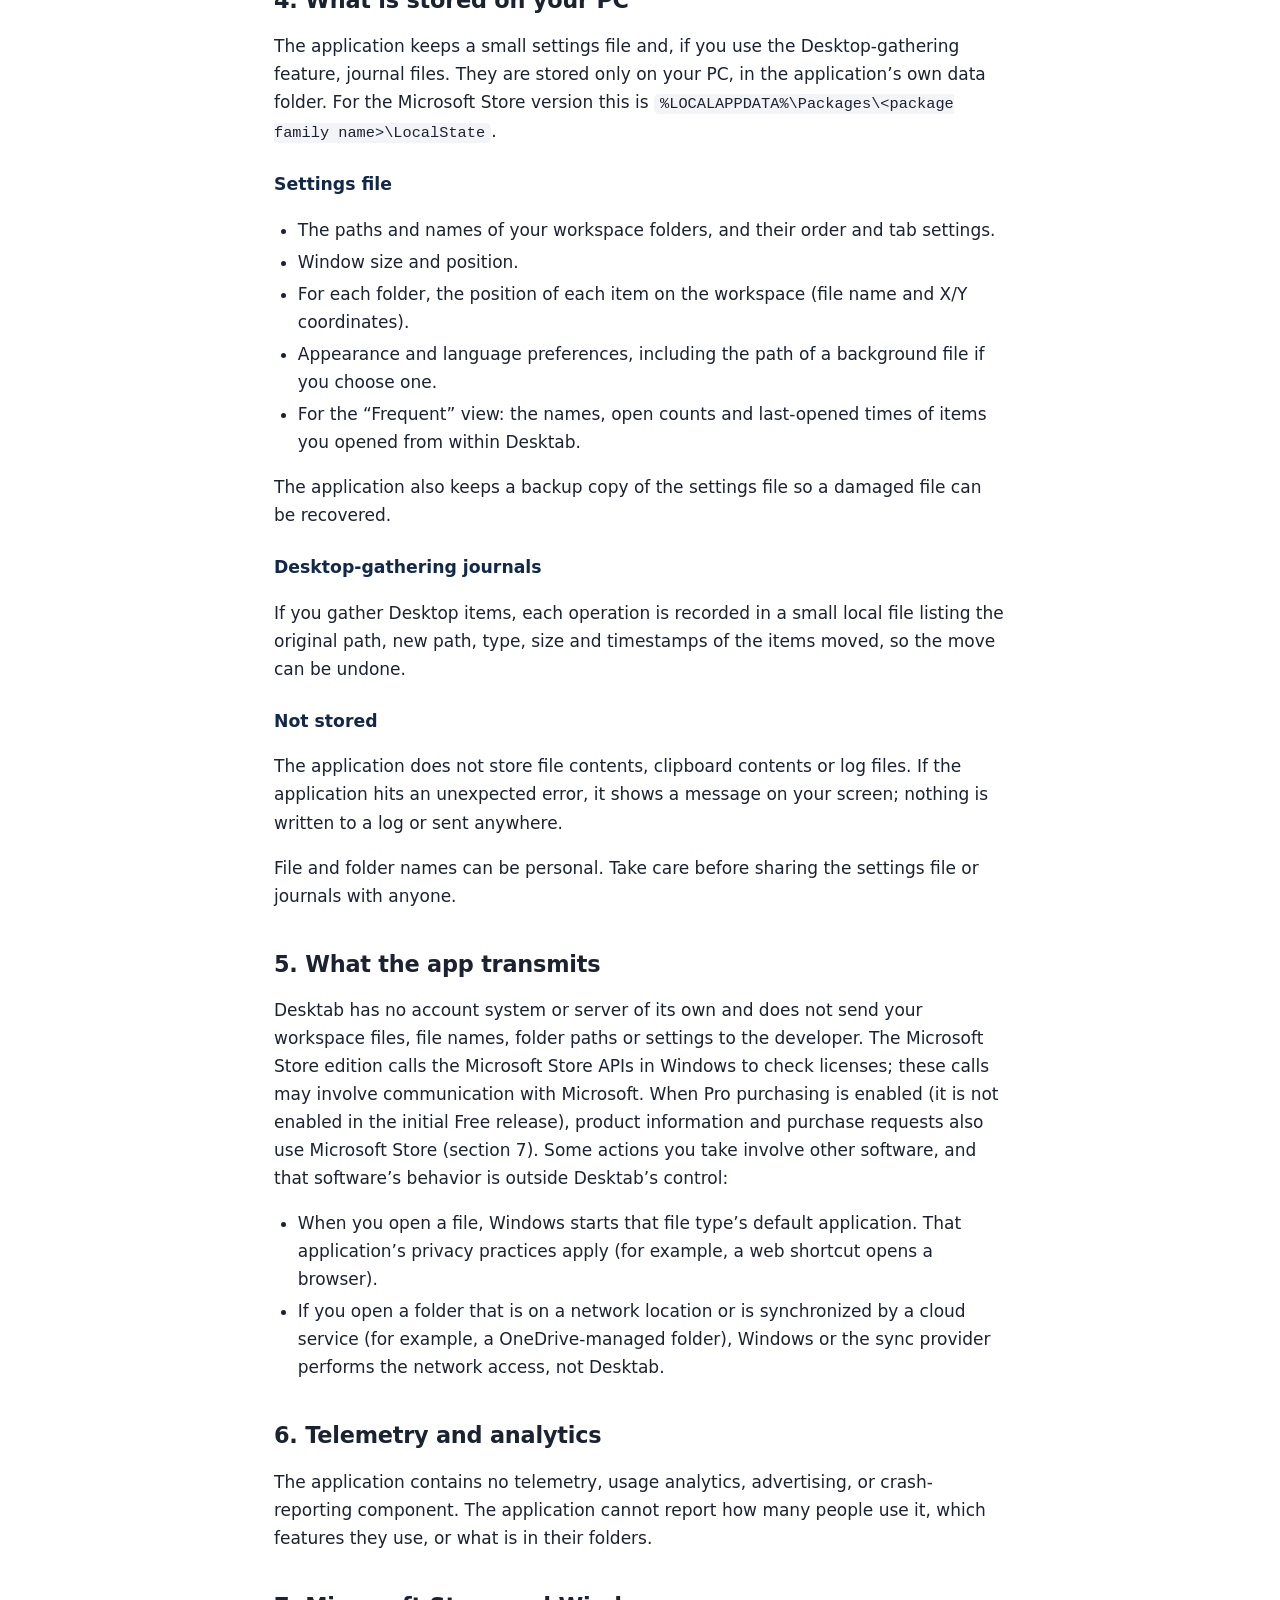
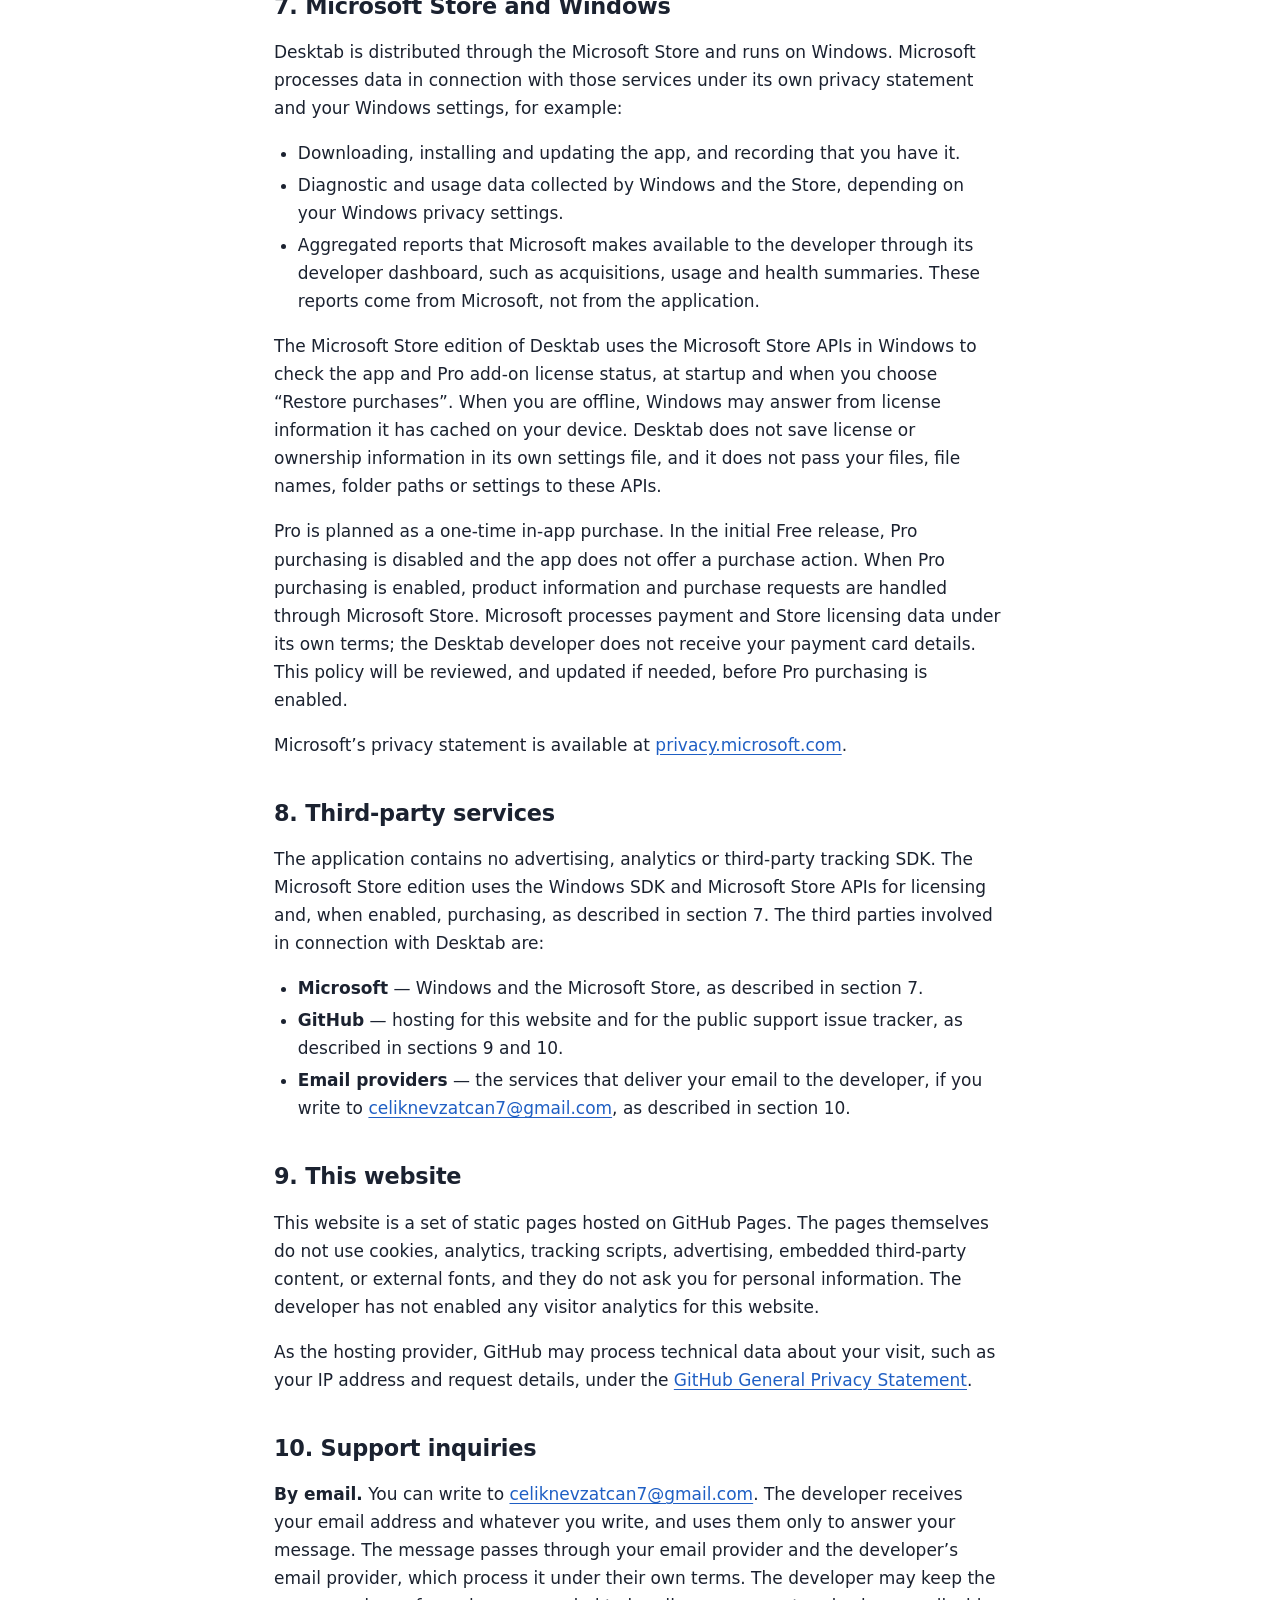
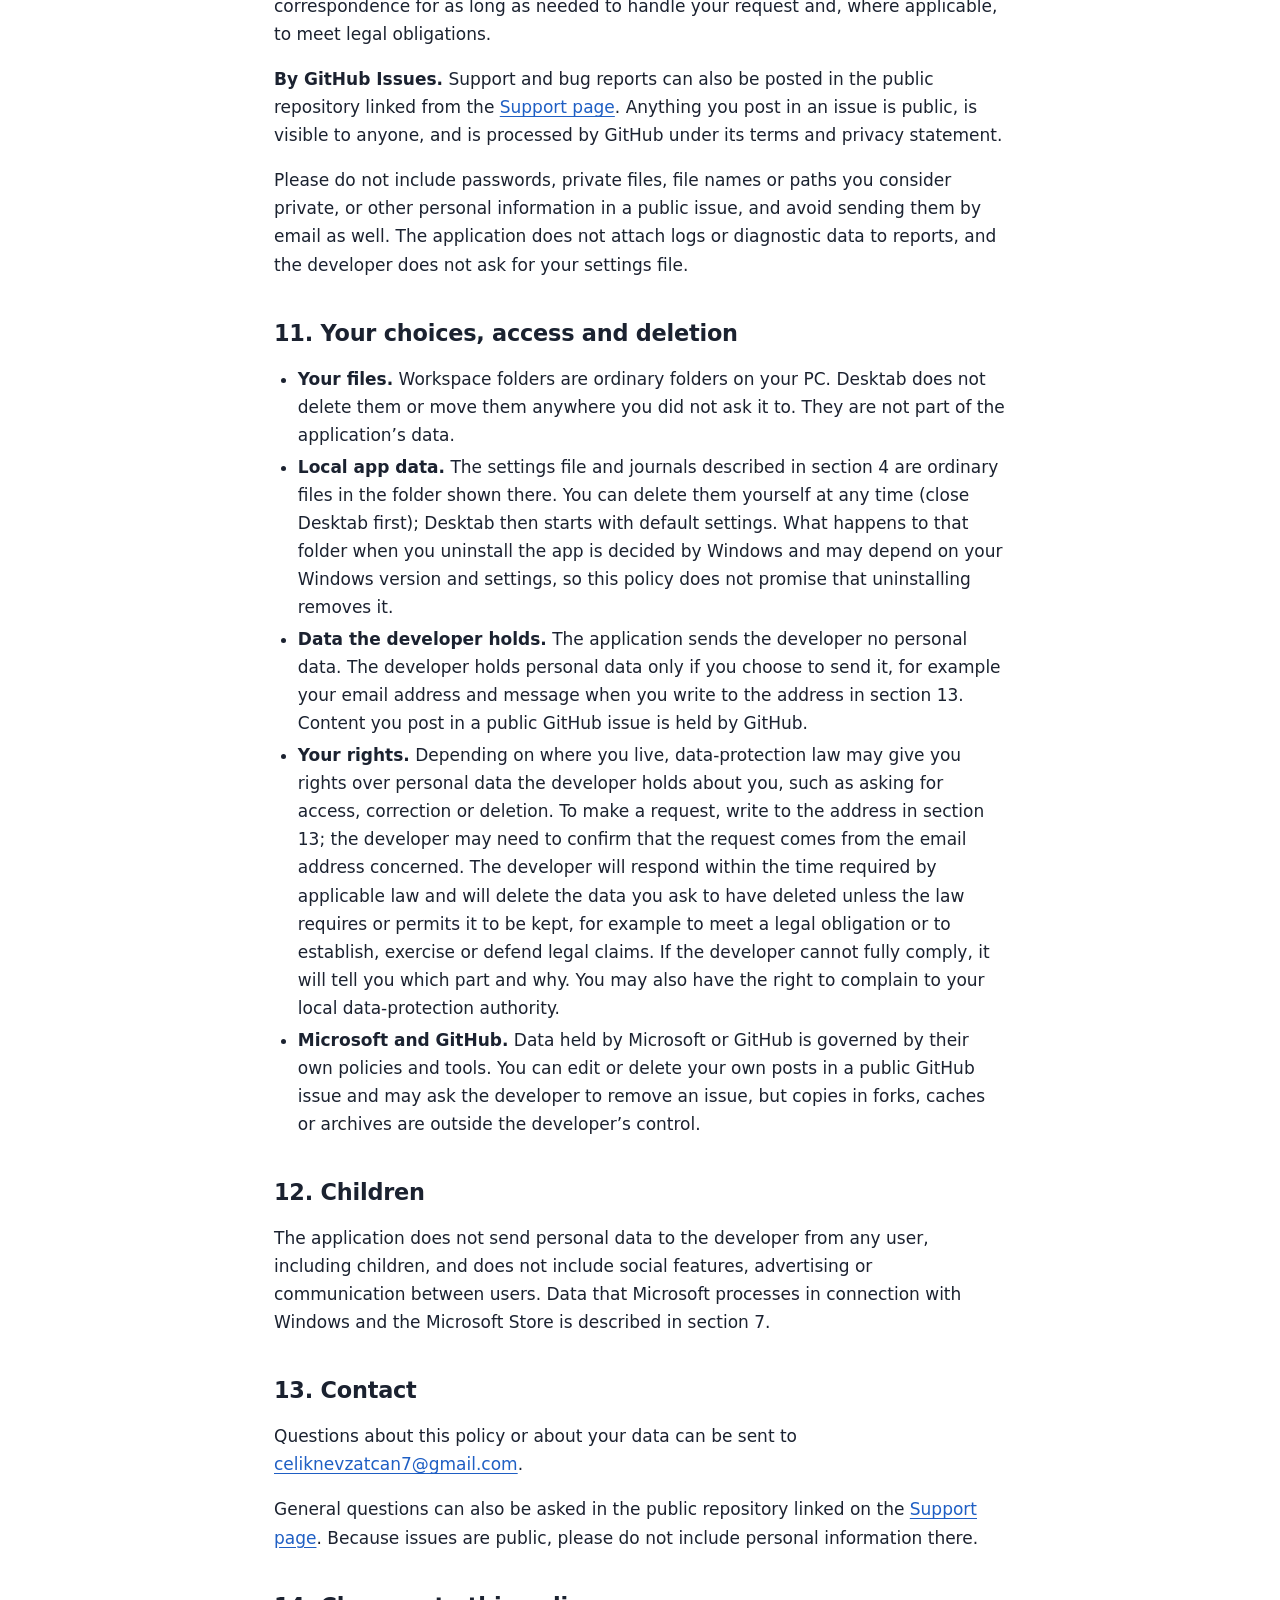
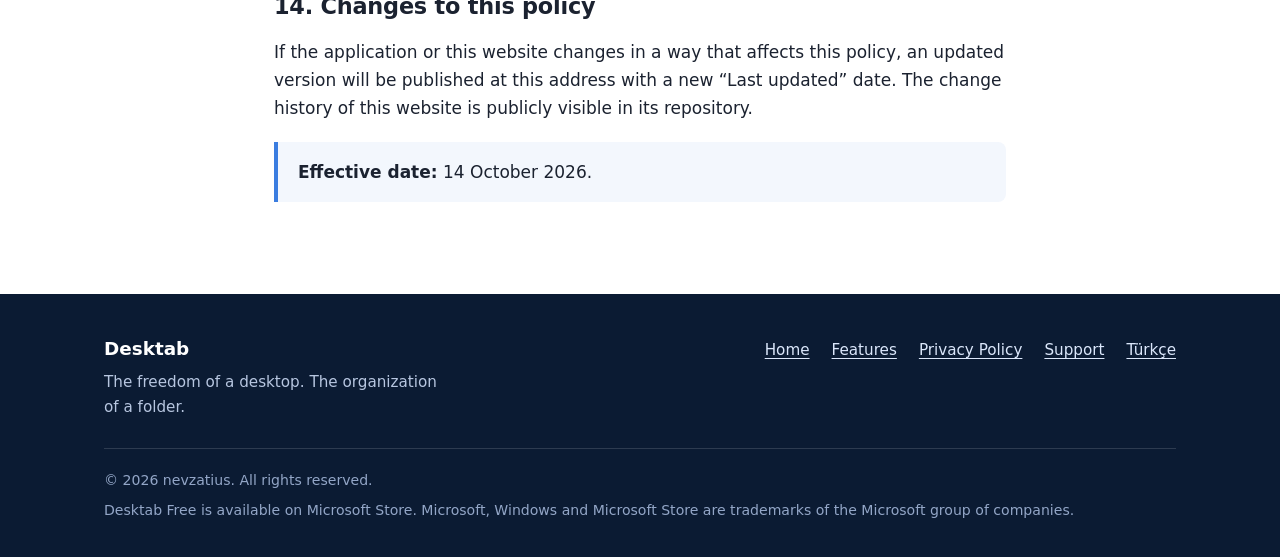
==== commit b95bdfcc: "Update website for Desktab Free Store launch" ====
--- a/docs/privacy/index.html
+++ b/docs/privacy/index.html
@@ -86,7 +86,7 @@
         <p>These statements about the application are based on a review of the application’s source code for the version prepared for the first Microsoft Store release. This is a source-code review; it has not been confirmed by monitoring network traffic. If a later version changes these statements, this policy will be updated before that version is released.</p>
 
         <h2 id="who">2. Who this policy covers</h2>
-        <p>This policy covers (a) the Desktab application for Windows and (b) this website at <code>nevzatius.github.io/desktab-site</code>. The publisher of Desktab is <strong>nevzatius</strong>, an individual developer. Desktab is currently preparing for its first Microsoft Store release and is not yet publicly available.</p>
+        <p>This policy covers (a) the Desktab application for Windows and (b) this website at <code>nevzatius.github.io/desktab-site</code>. The publisher of Desktab is <strong>nevzatius</strong>, an individual developer. Desktab Free is publicly available on Microsoft Store.</p>
 
         <h3>Who processes what</h3>
         <div class="table-wrap">
@@ -219,7 +219,7 @@
       </div>
       <div class="copyright">
         <p>© 2026 nevzatius. All rights reserved.</p>
-        <p>Desktab is not yet available on the Microsoft Store. Microsoft, Windows and Microsoft Store are trademarks of the Microsoft group of companies.</p>
+        <p>Desktab Free is available on Microsoft Store. Microsoft, Windows and Microsoft Store are trademarks of the Microsoft group of companies.</p>
       </div>
     </div>
   </footer>
--- a/docs/assets/styles.css
+++ b/docs/assets/styles.css
@@ -203,11 +203,11 @@
   line-height: 1.3;
   text-decoration: none;
 }
-.btn-primary-static {
+.btn-primary {
   background: var(--white);
   color: var(--navy-900);
-  cursor: default;
-}
+}
+.btn-primary:hover { background: #dbe7fb; color: var(--navy-900); }
 .btn-secondary { border-color: rgba(255, 255, 255, 0.45); color: var(--white); }
 .btn-secondary:hover { background: rgba(255, 255, 255, 0.1); color: var(--white); }
 .btn-light { background: var(--navy-800); color: var(--white); }
@@ -363,6 +363,7 @@
 .cta-band { background: var(--navy-900); color: var(--white); text-align: center; padding: 56px 0; }
 .cta-band h2 { color: var(--white); }
 .cta-band p { max-width: 36em; margin: 0 auto 22px; color: #c3d1ea; }
+.cta-band p a { color: inherit; }
 
 /* ---------- Document pages (privacy, support) ---------- */
 
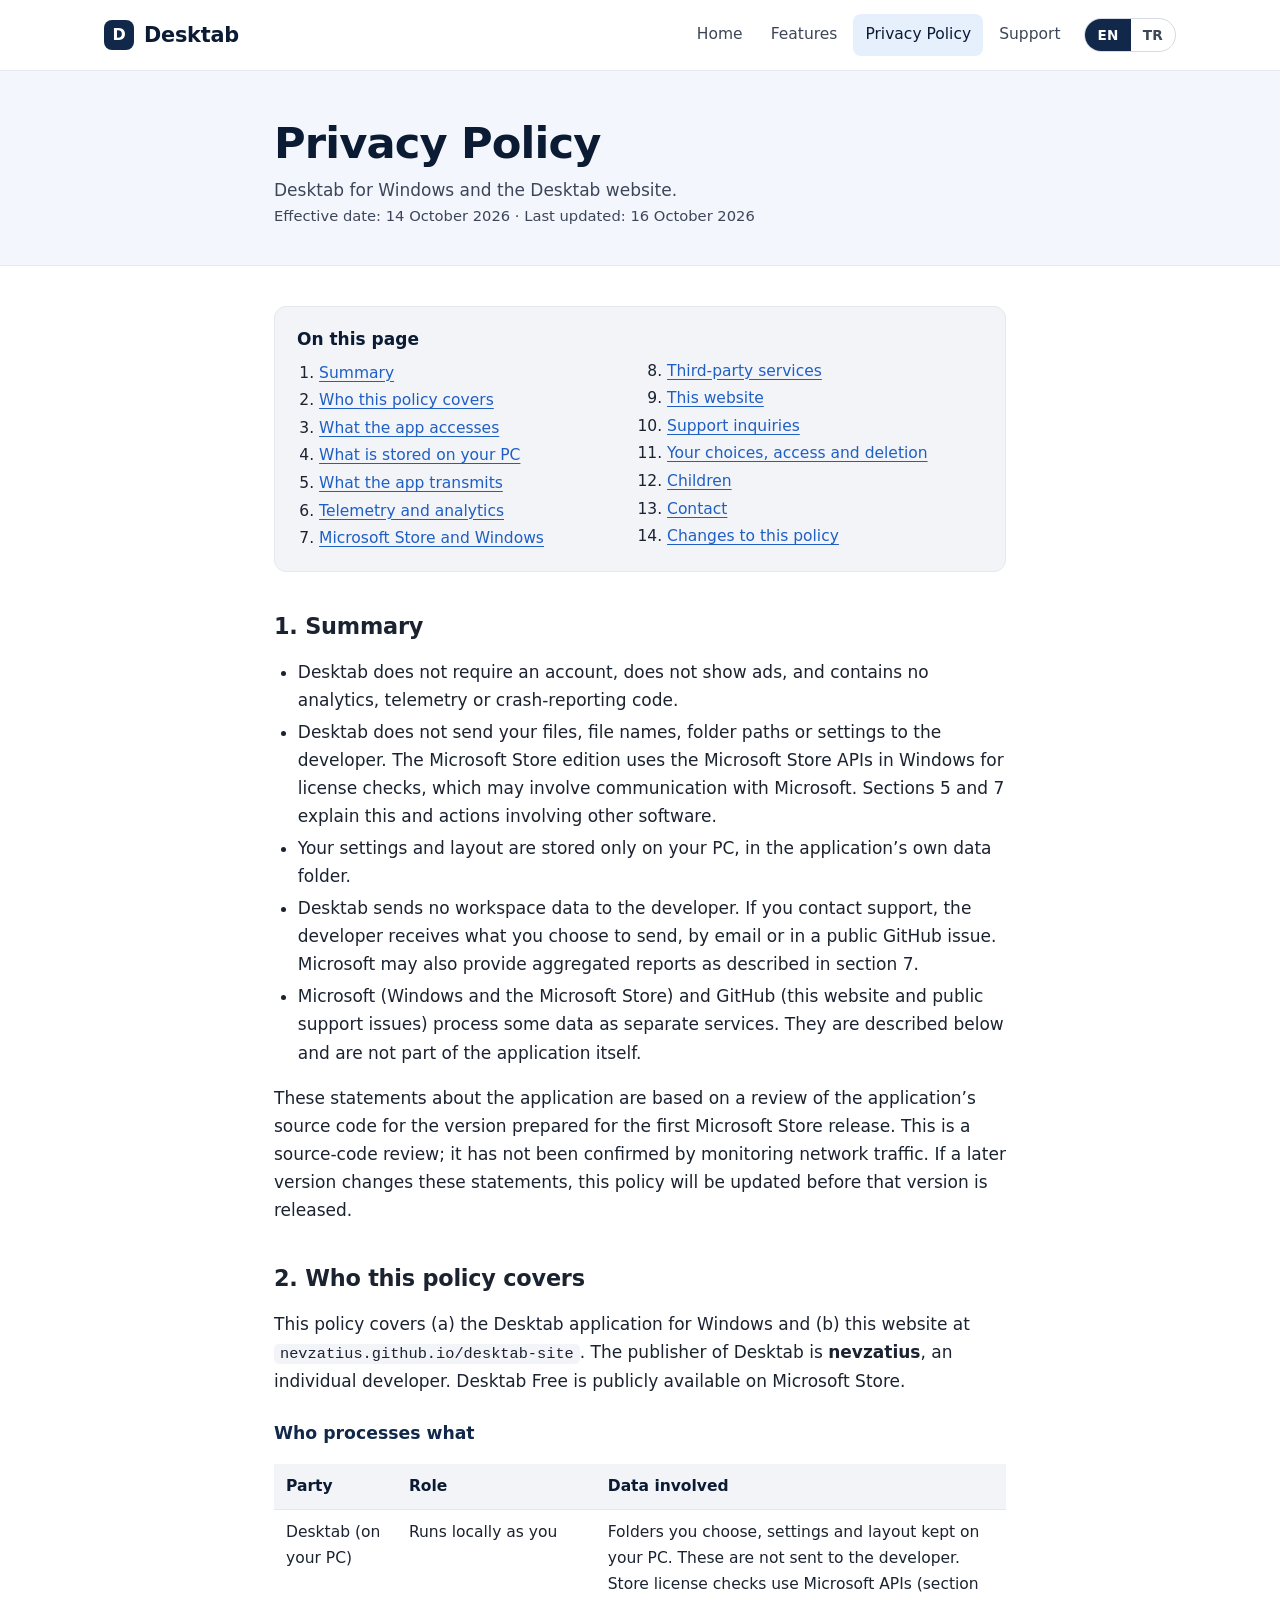
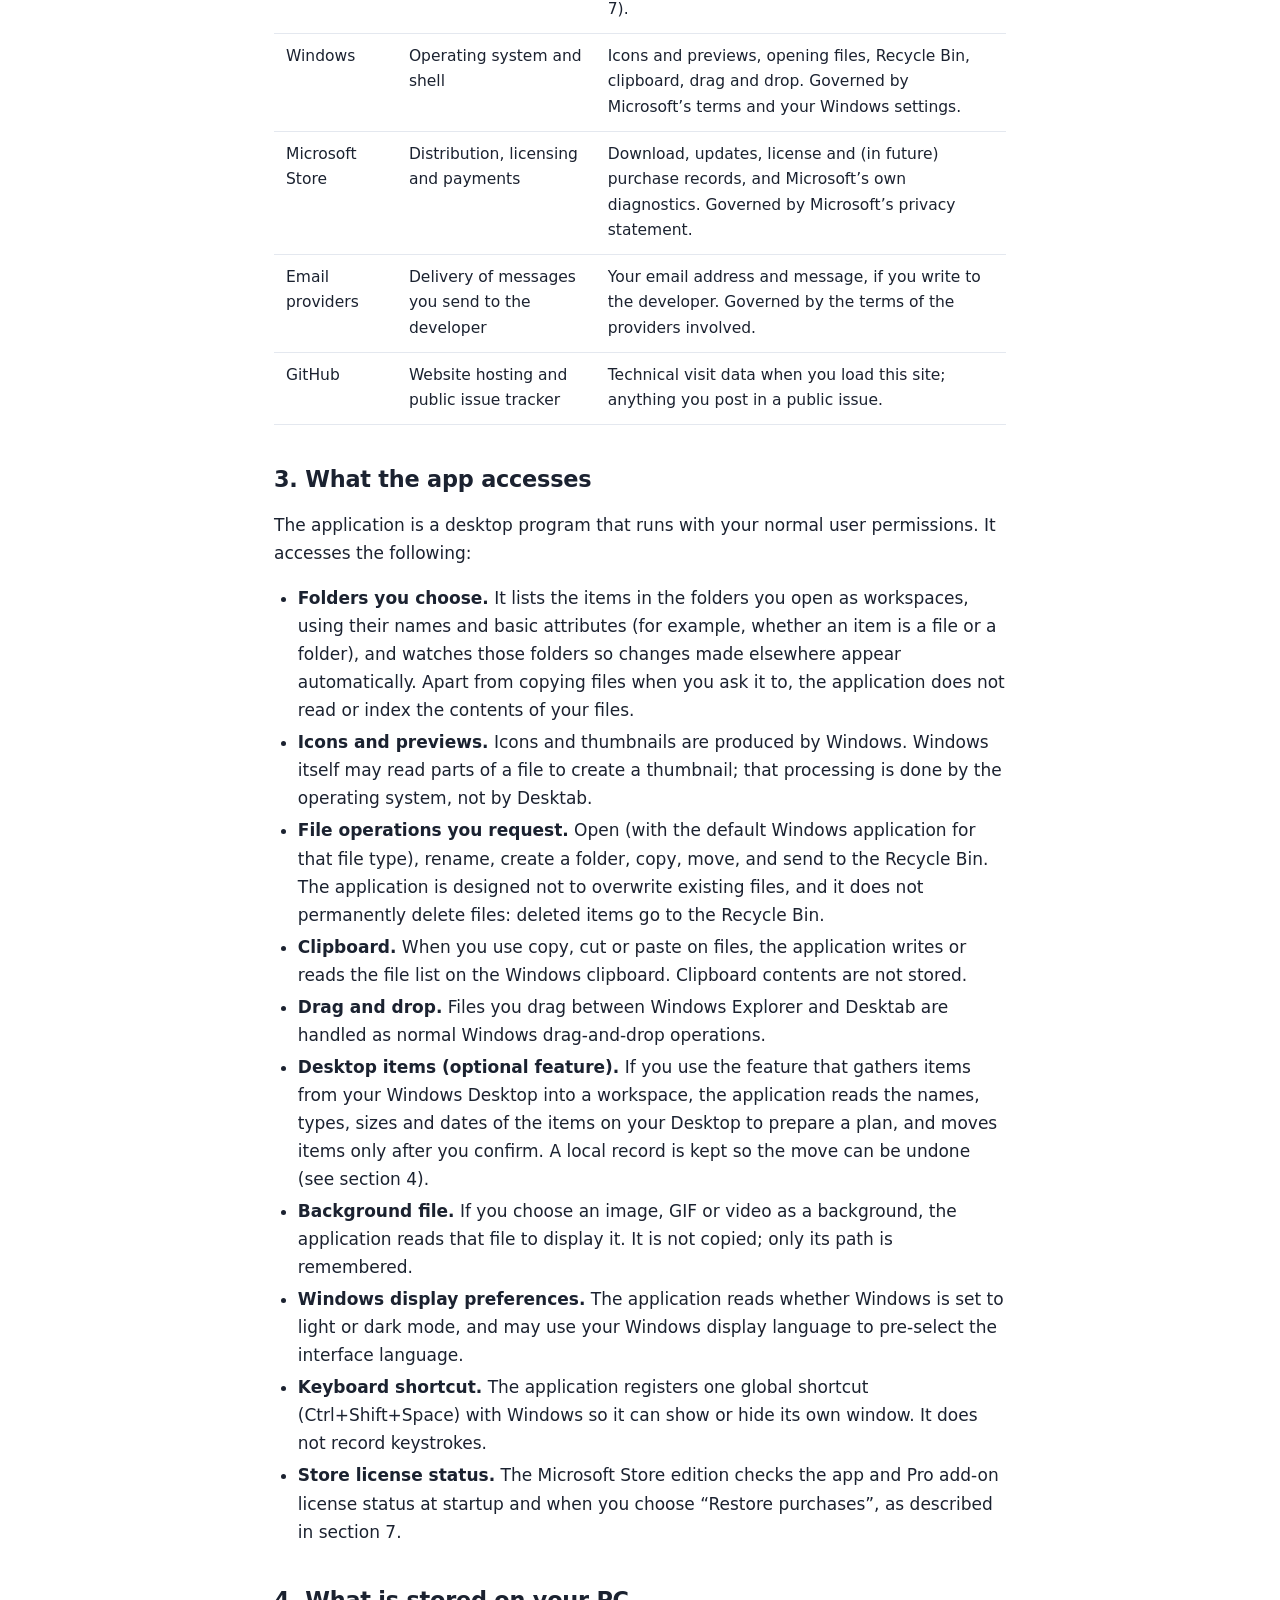
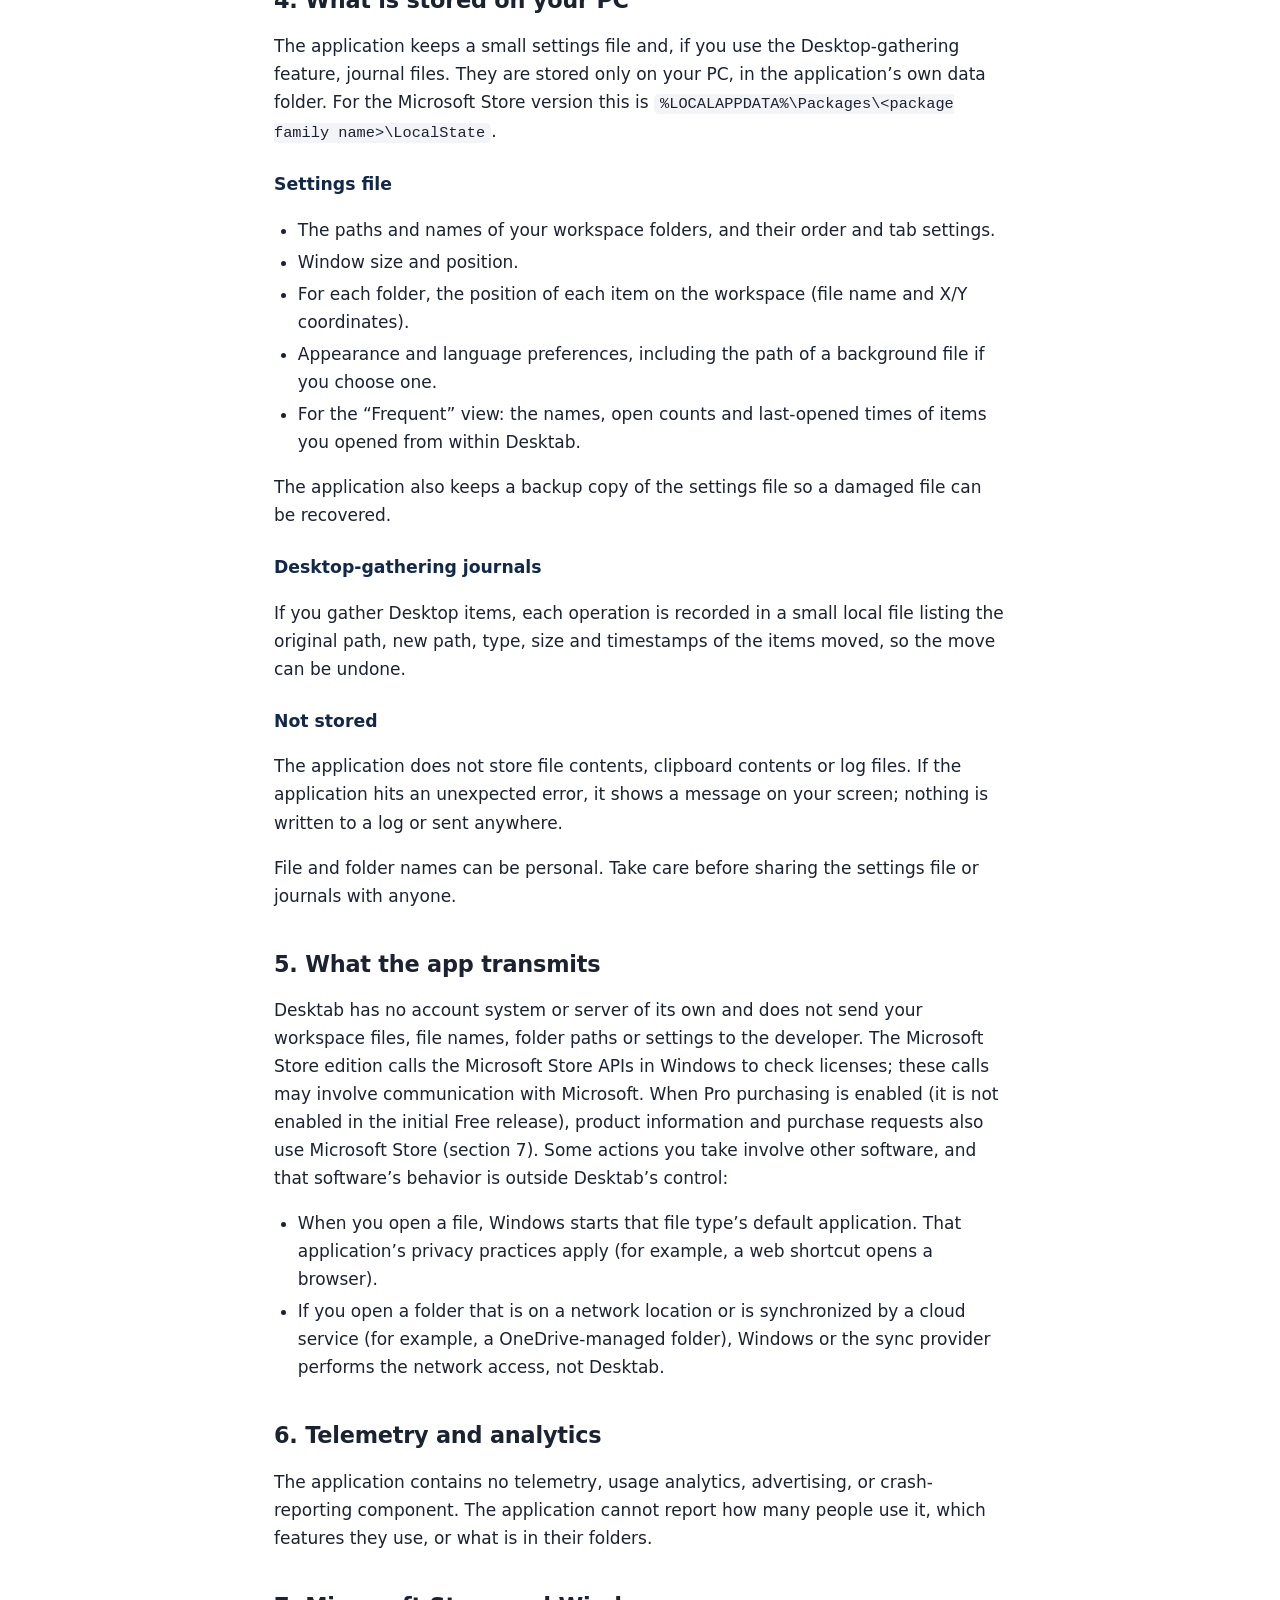
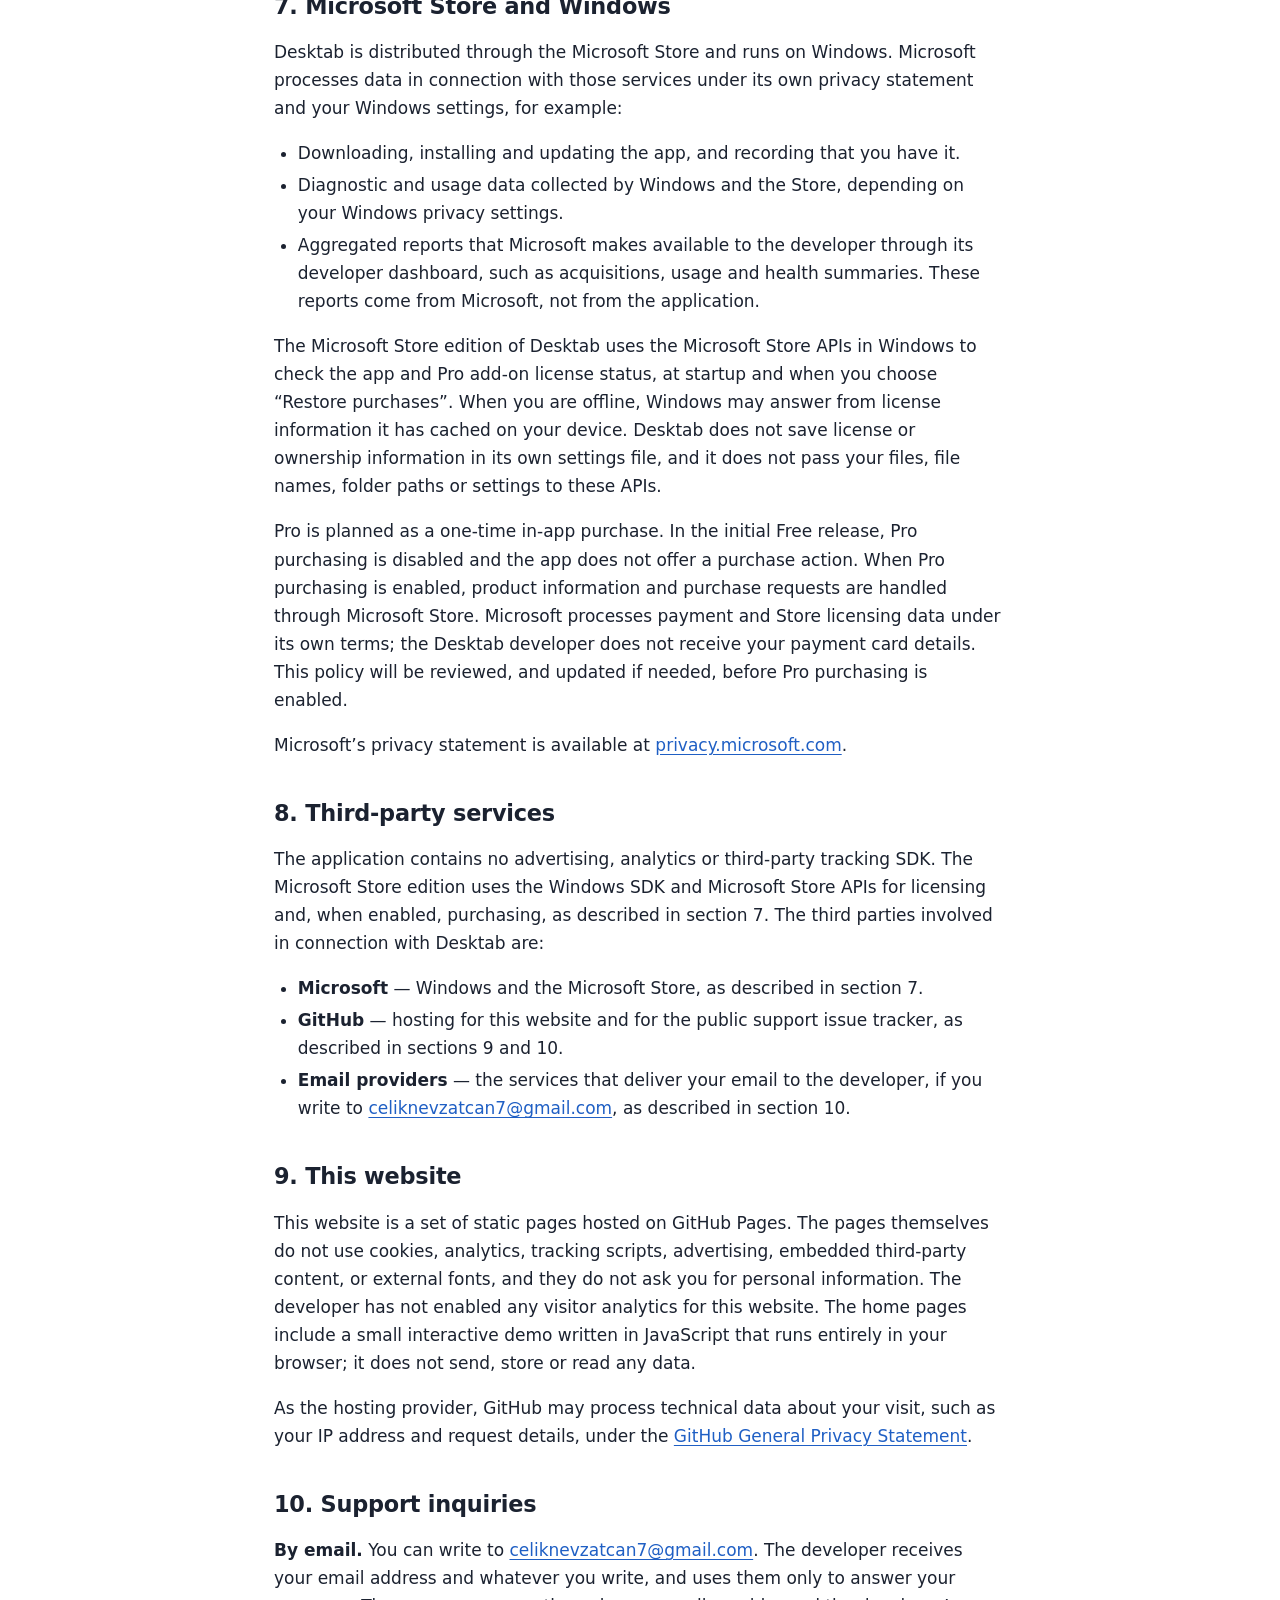
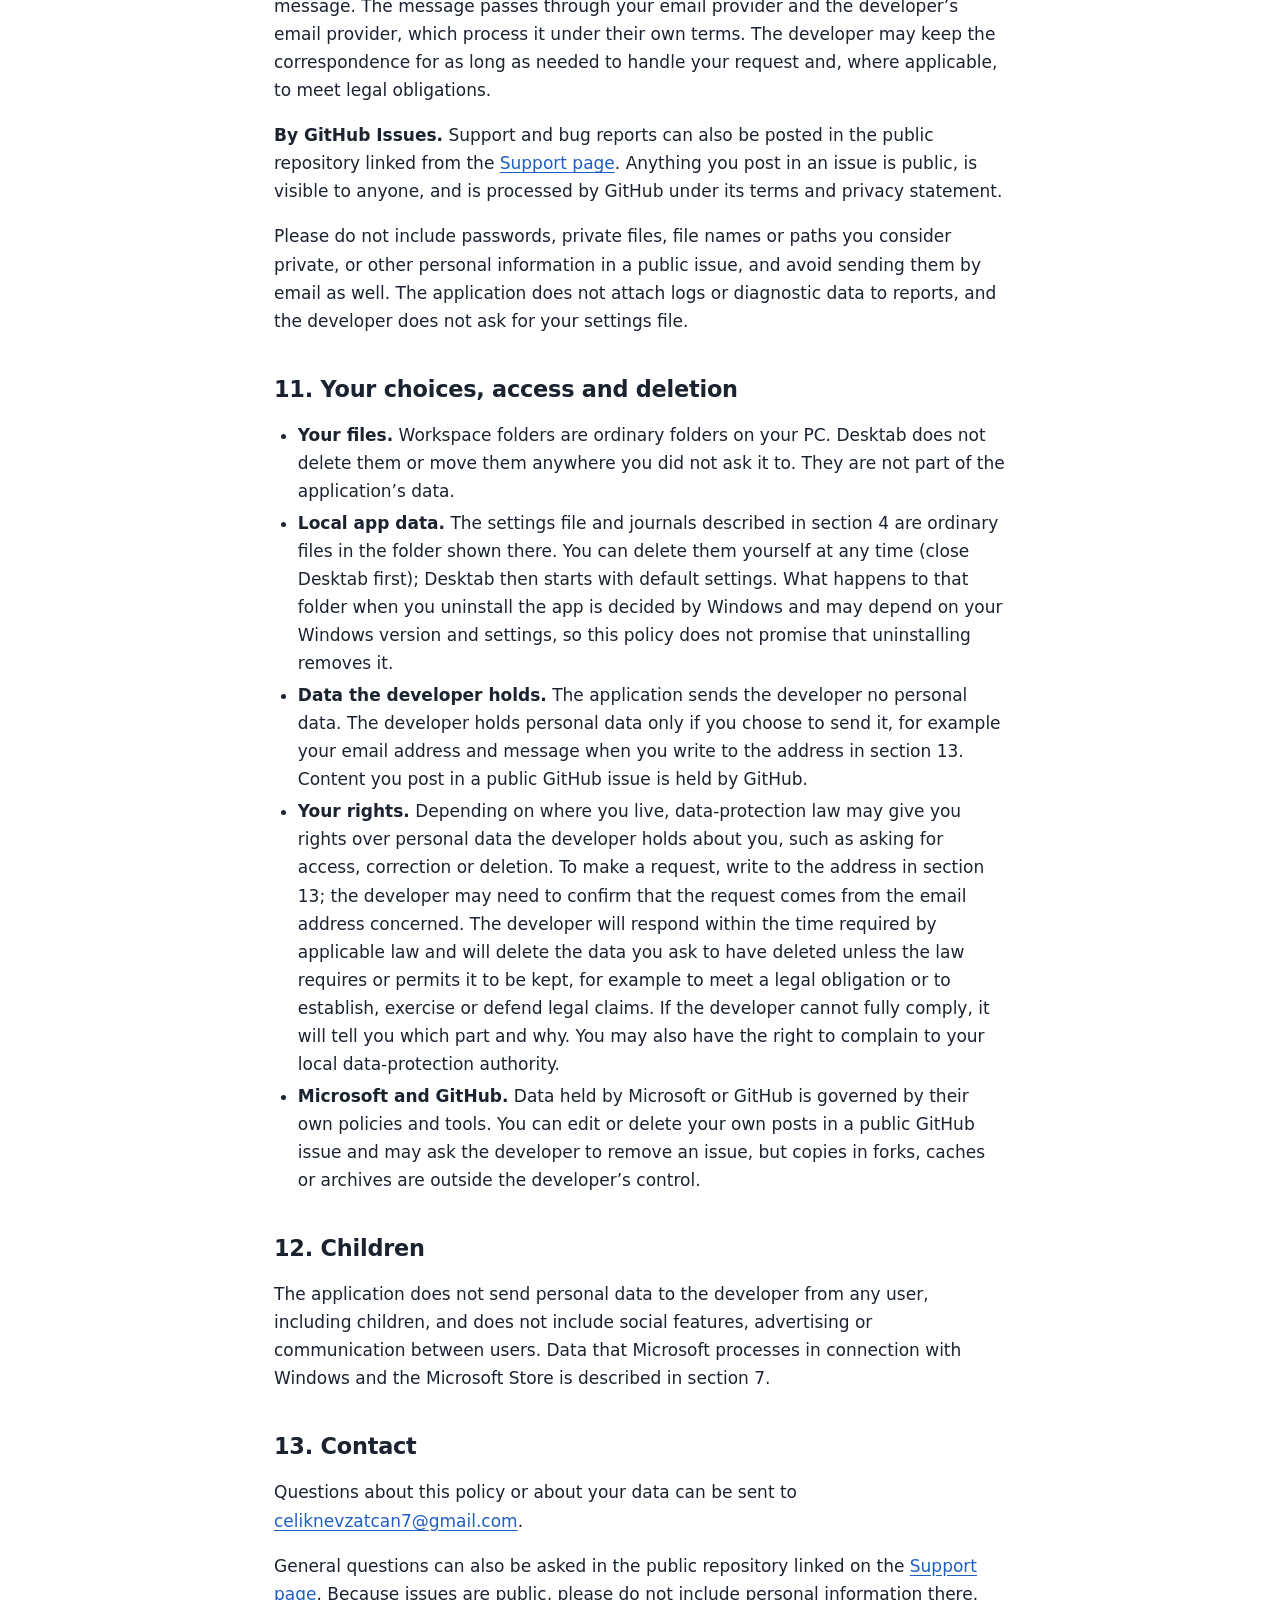
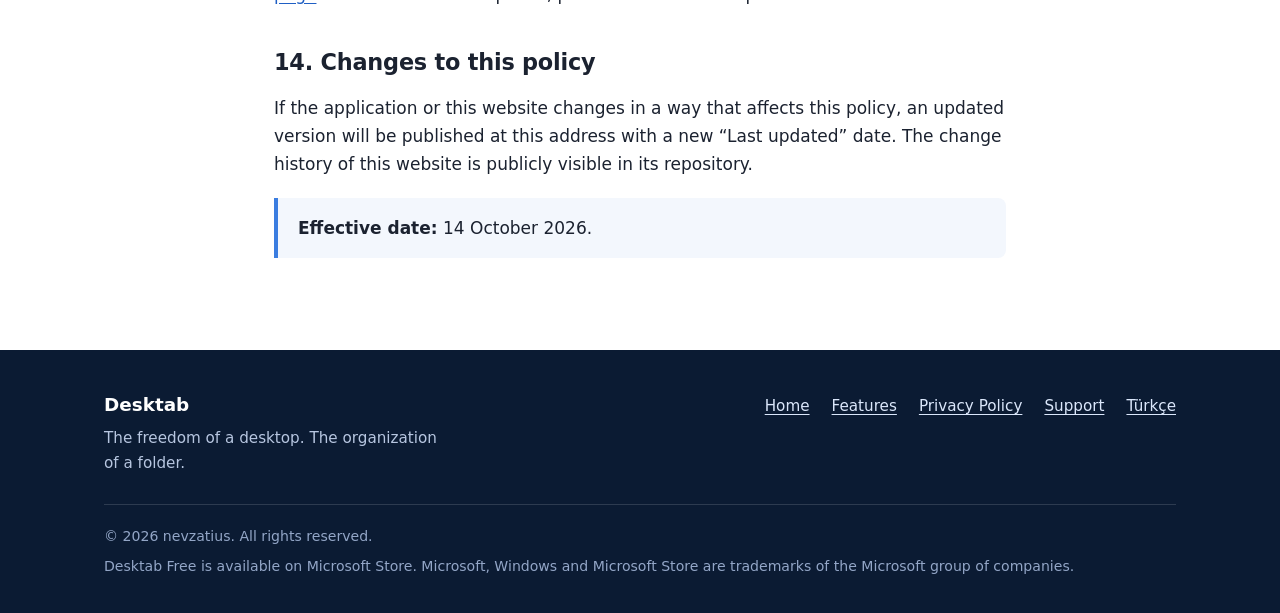
==== commit a455475f: "Add interactive in-browser demo to EN/TR home pages" ====
--- a/docs/privacy/index.html
+++ b/docs/privacy/index.html
@@ -20,7 +20,7 @@
   <meta property="og:image:alt" content="Desktab wordmark with the tagline: The freedom of a desktop. The organization of a folder.">
   <meta name="theme-color" content="#0b1b33">
   <link rel="icon" type="image/svg+xml" href="../assets/images/favicon.svg">
-  <link rel="stylesheet" href="../assets/styles.css">
+  <link rel="stylesheet" href="../assets/styles.css?v=20261016-store">
 </head>
 <body>
   <a class="skip-link" href="#main">Skip to content</a>
@@ -166,7 +166,7 @@
         </ul>
 
         <h2 id="website">9. This website</h2>
-        <p>This website is a set of static pages hosted on GitHub Pages. The pages themselves do not use cookies, analytics, tracking scripts, advertising, embedded third-party content, or external fonts, and they do not ask you for personal information. The developer has not enabled any visitor analytics for this website.</p>
+        <p>This website is a set of static pages hosted on GitHub Pages. The pages themselves do not use cookies, analytics, tracking scripts, advertising, embedded third-party content, or external fonts, and they do not ask you for personal information. The developer has not enabled any visitor analytics for this website. The home pages include a small interactive demo written in JavaScript that runs entirely in your browser; it does not send, store or read any data.</p>
         <p>As the hosting provider, GitHub may process technical data about your visit, such as your IP address and request details, under the <a href="https://docs.github.com/en/site-policy/privacy-policies/github-general-privacy-statement">GitHub General Privacy Statement</a>.</p>
 
         <h2 id="support">10. Support inquiries</h2>
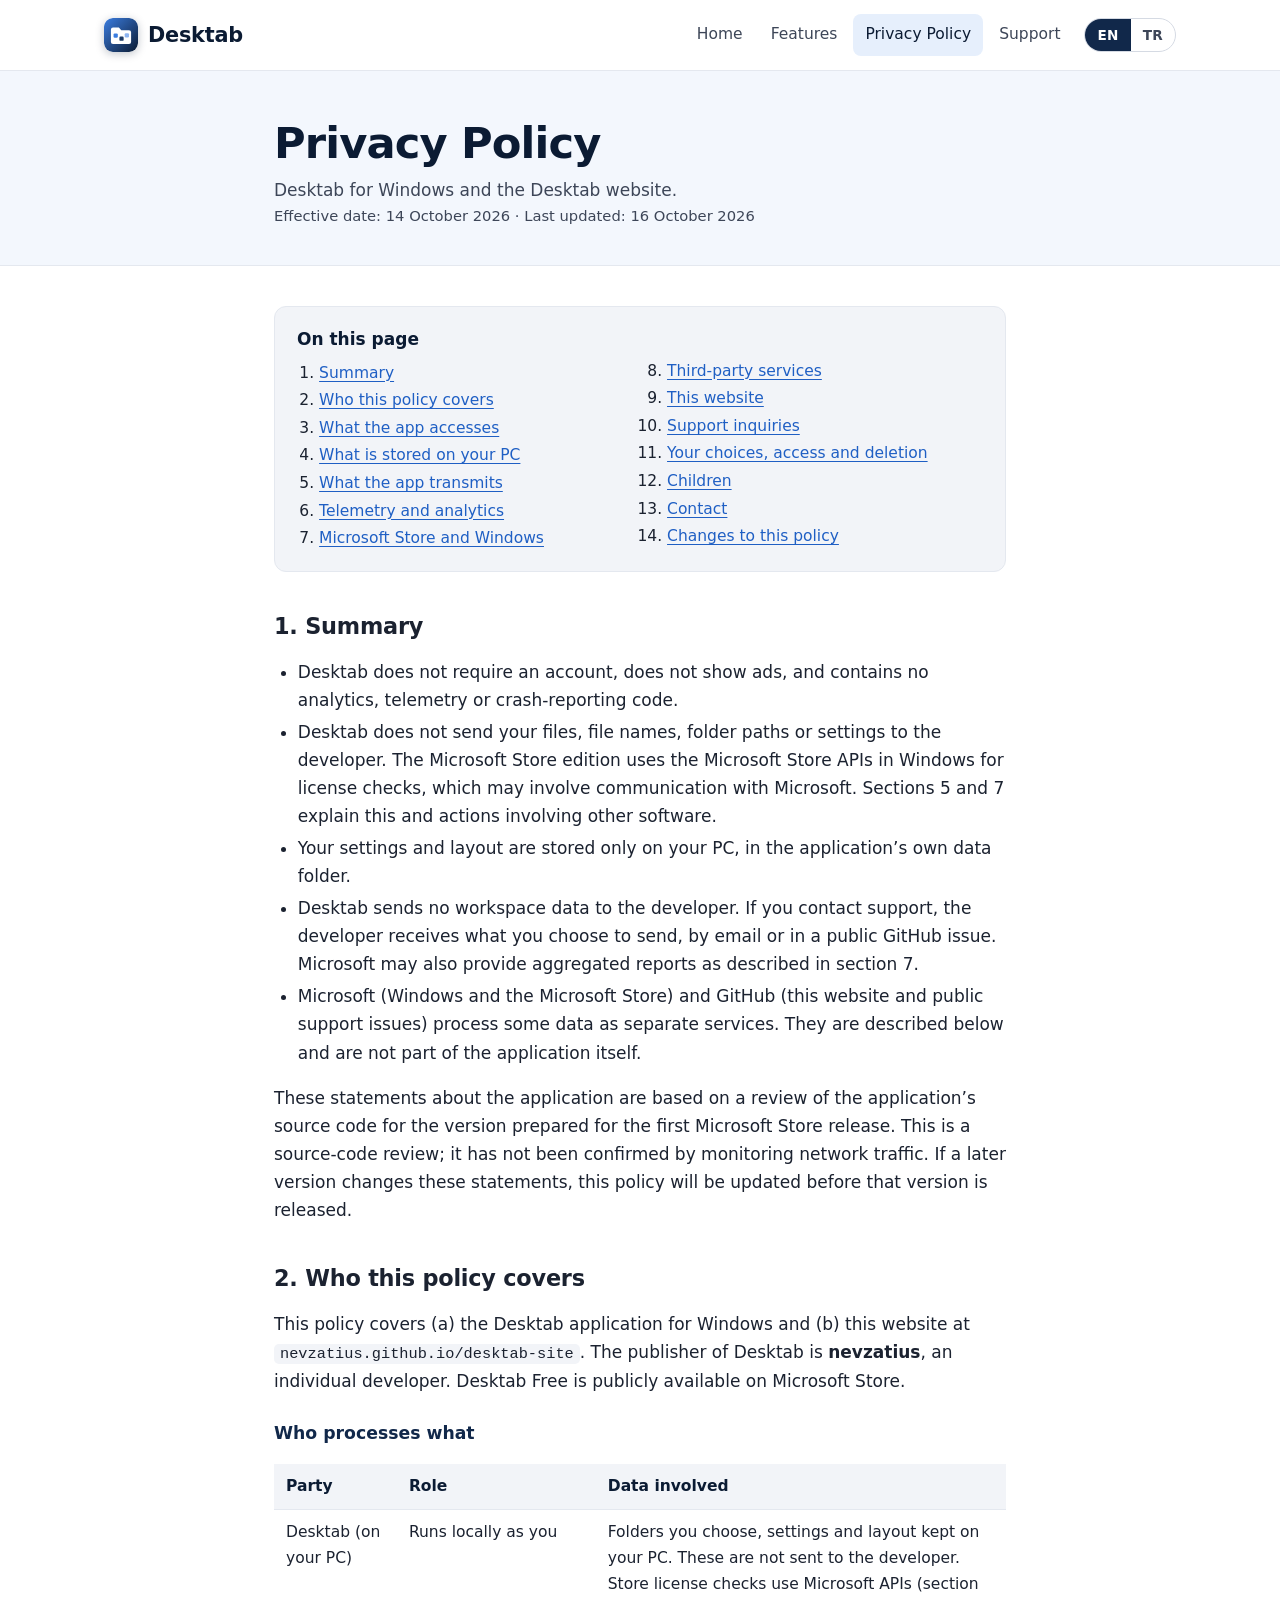
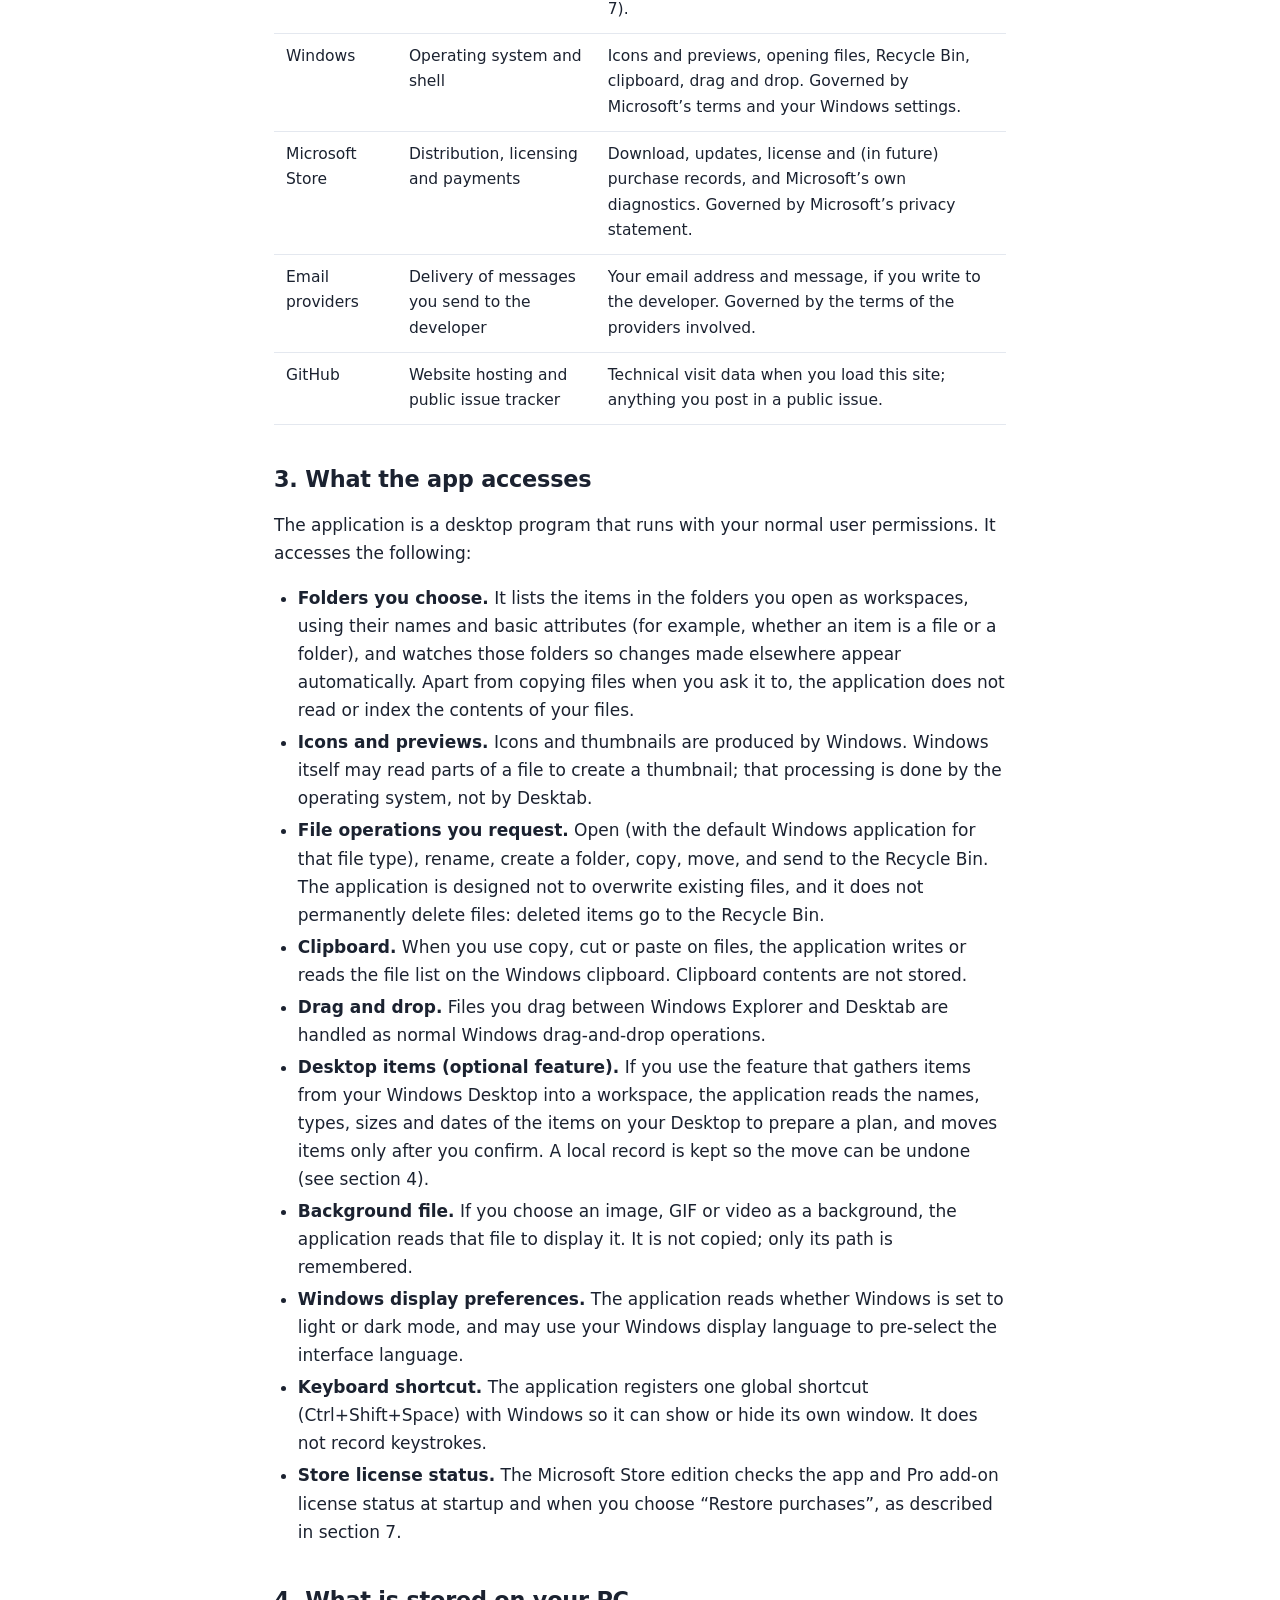
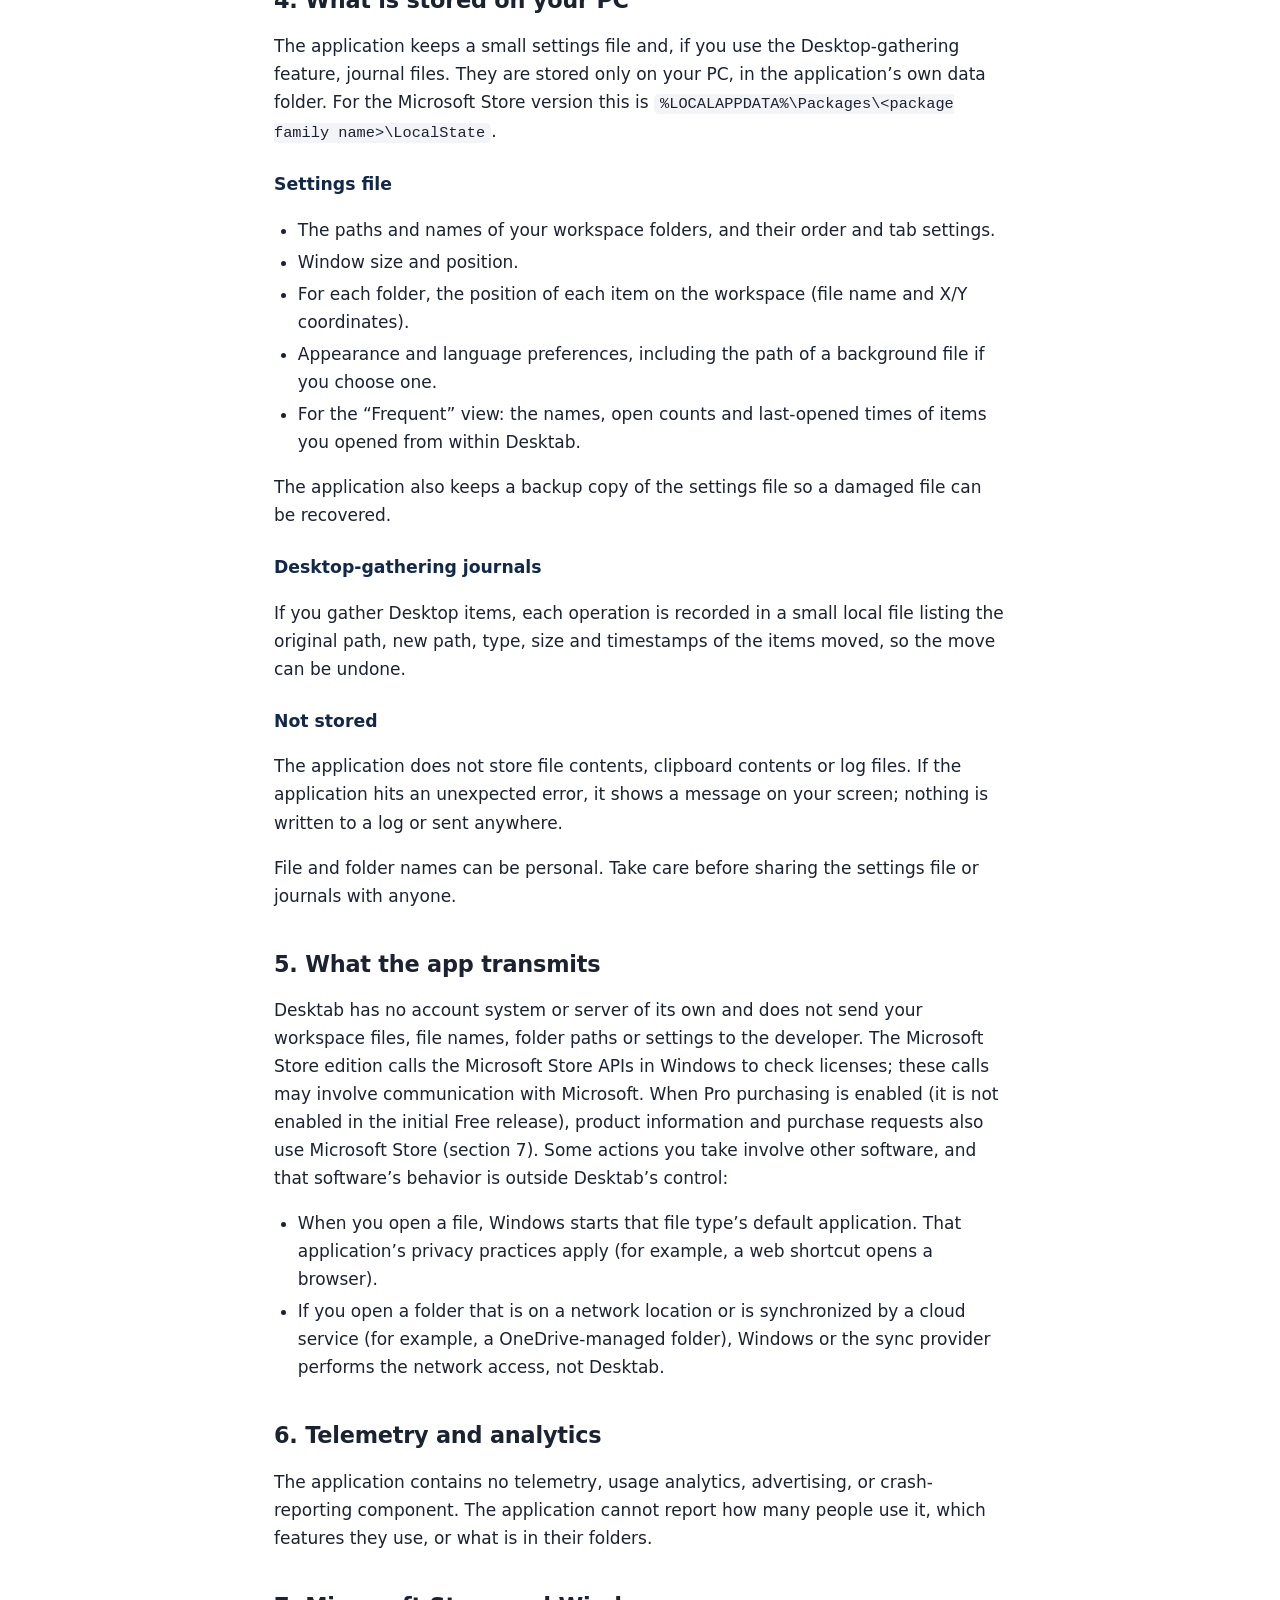
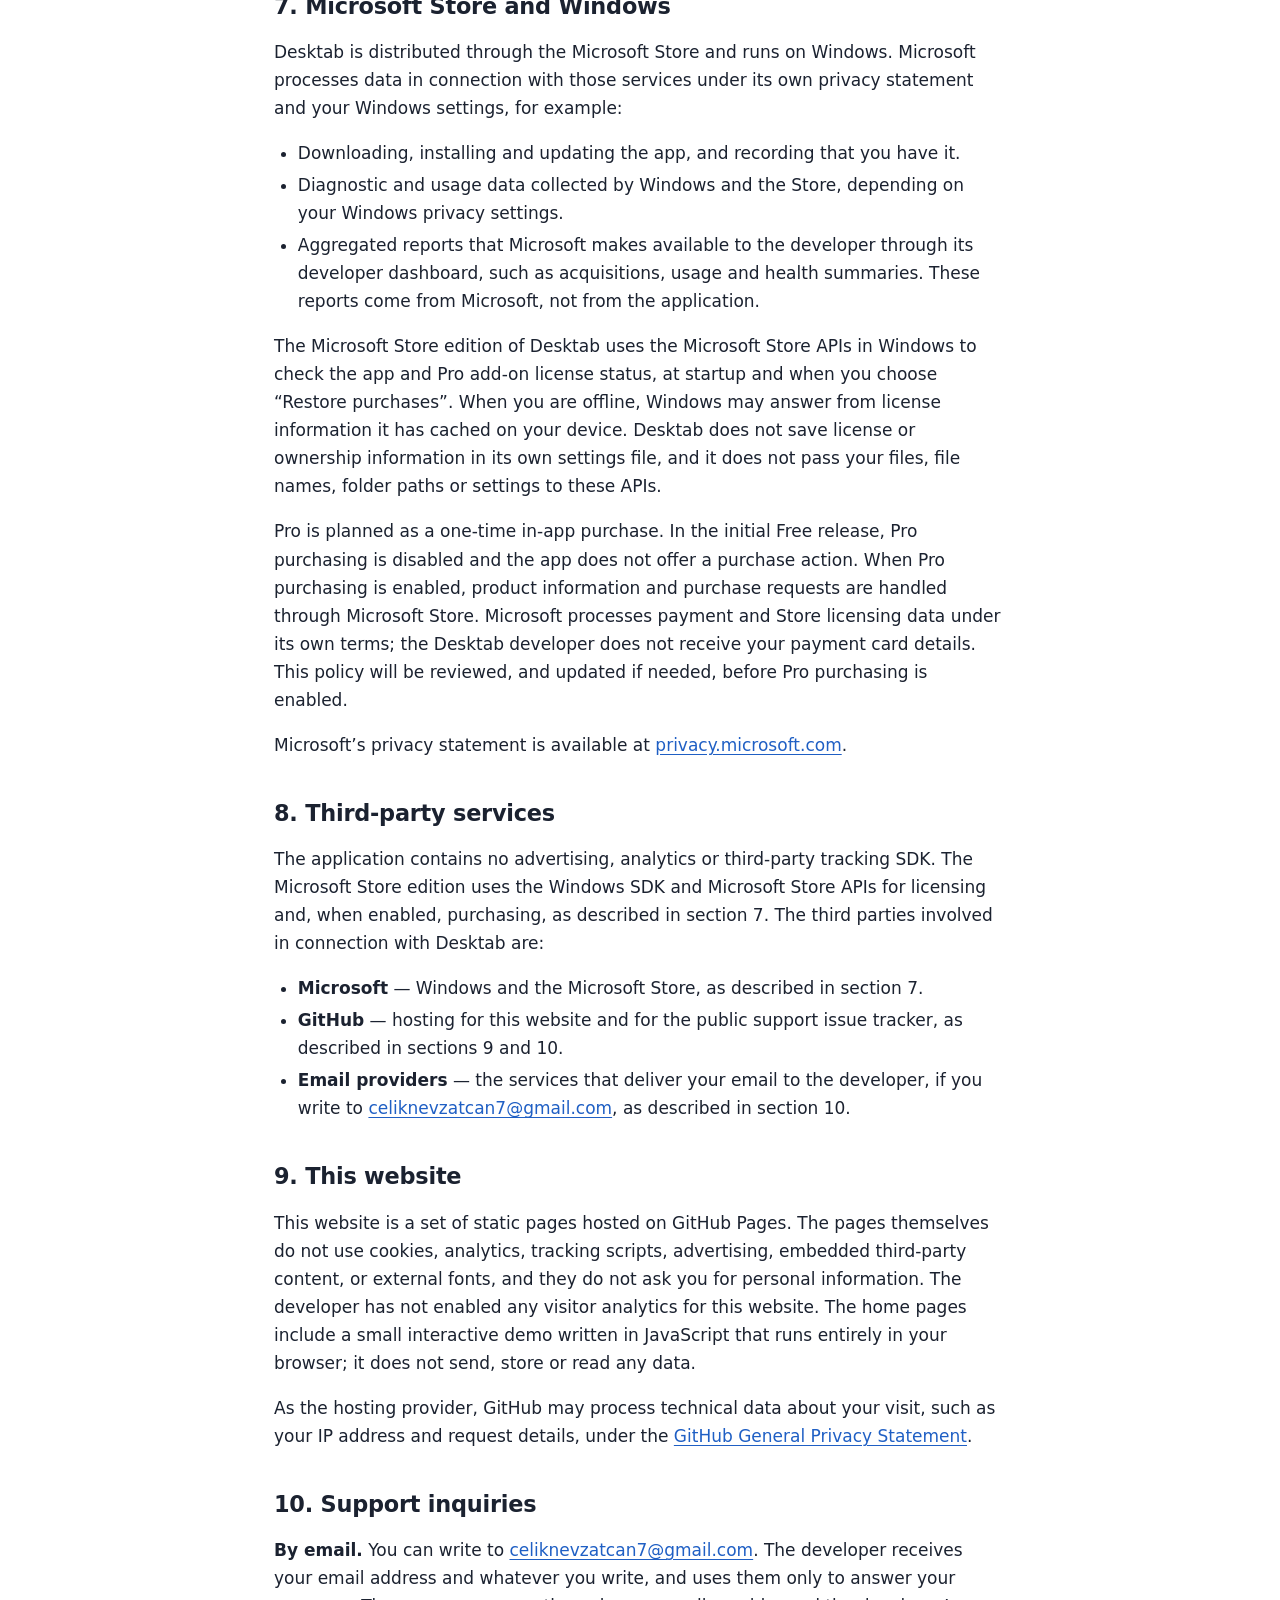
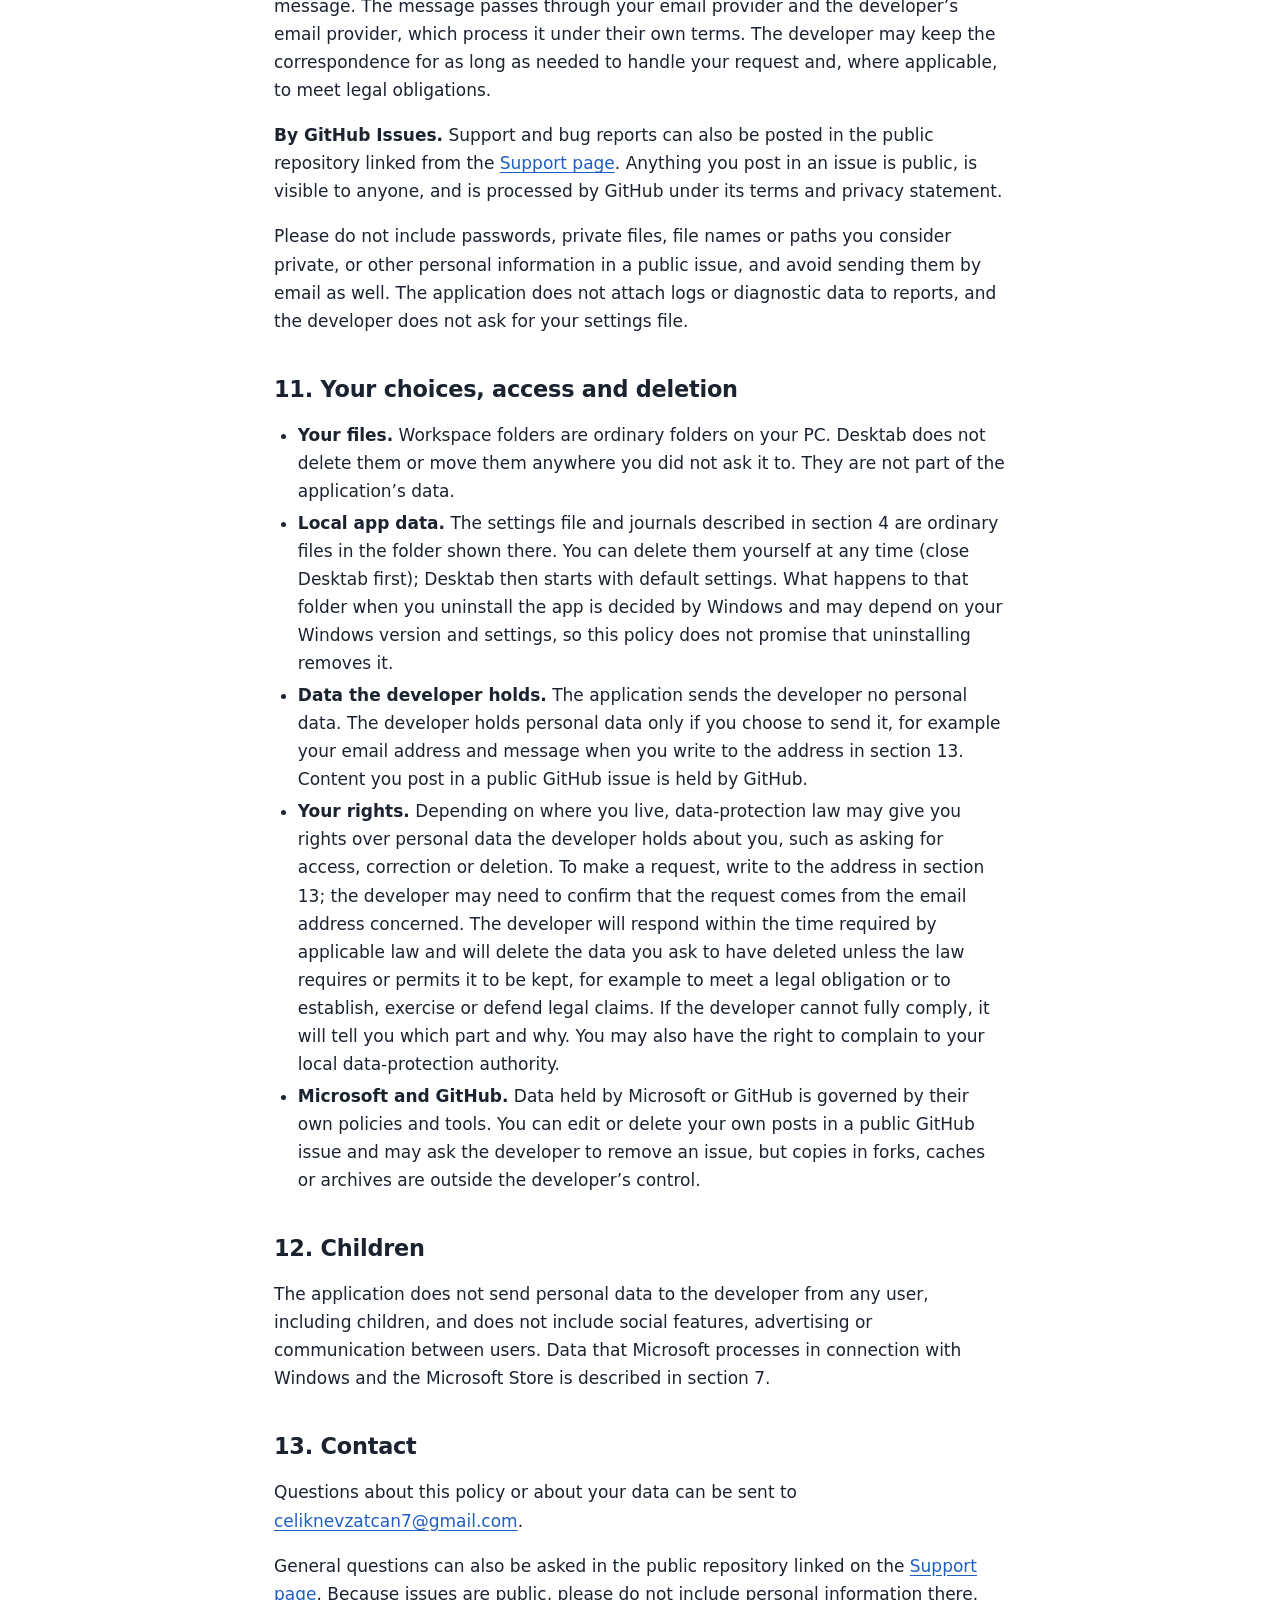
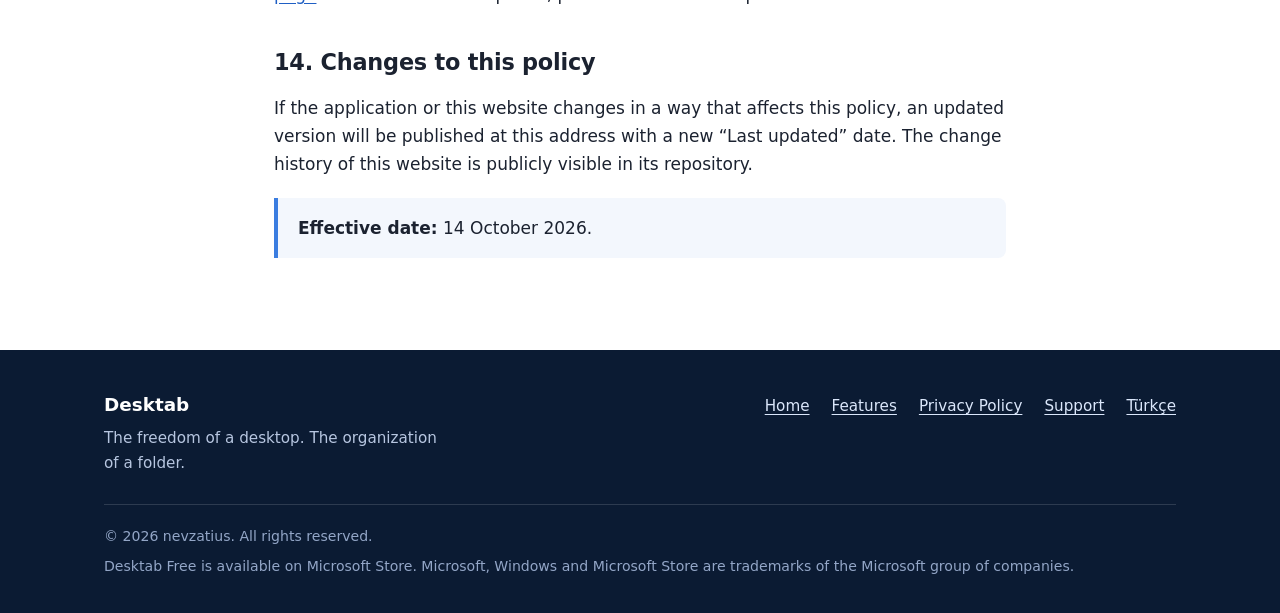
==== commit a97c8699: "Site: new logo, sticky header, hero glow, highlights strip" ====
--- a/docs/privacy/index.html
+++ b/docs/privacy/index.html
@@ -20,14 +20,14 @@
   <meta property="og:image:alt" content="Desktab wordmark with the tagline: The freedom of a desktop. The organization of a folder.">
   <meta name="theme-color" content="#0b1b33">
   <link rel="icon" type="image/svg+xml" href="../assets/images/favicon.svg">
-  <link rel="stylesheet" href="../assets/styles.css?v=20261016-store">
+  <link rel="stylesheet" href="../assets/styles.css?v=20261107-brand">
 </head>
 <body>
   <a class="skip-link" href="#main">Skip to content</a>
 
   <header class="site-header">
     <div class="container">
-      <a class="brand" href="../" aria-label="Desktab — home"><span class="brand-mark" aria-hidden="true">D</span>Desktab</a>
+      <a class="brand" href="../" aria-label="Desktab — home"><svg class="brand-mark" viewBox="0 0 64 64" aria-hidden="true" focusable="false"><defs><linearGradient id="dt-bg" x1="0" y1="0" x2="1" y2="1"><stop offset="0" stop-color="#3b7de0"/><stop offset="1" stop-color="#0b1b33"/></linearGradient></defs><rect width="64" height="64" rx="15" fill="url(#dt-bg)"/><path d="M13 22a4 4 0 0 1 4-4h11l4.5 5H47a4 4 0 0 1 4 4v18a4 4 0 0 1-4 4H17a4 4 0 0 1-4-4z" fill="#fff"/><rect x="18" y="29" width="8" height="8" rx="2.2" fill="#3b7de0"/><rect x="29" y="35" width="8" height="8" rx="2.2" fill="#1b3a66"/><rect x="39" y="28.5" width="8" height="8" rx="2.2" fill="#8db4f0"/></svg>Desktab</a>
       <nav class="site-nav" aria-label="Main">
         <ul>
           <li><a href="../">Home</a></li>
--- a/docs/assets/styles.css
+++ b/docs/assets/styles.css
@@ -73,7 +73,12 @@
 /* ---------- Header ---------- */
 
 .site-header {
-  background: var(--white);
+  position: sticky;
+  top: 0;
+  z-index: 50;
+  background: rgba(255, 255, 255, 0.88);
+  -webkit-backdrop-filter: saturate(1.4) blur(12px);
+  backdrop-filter: saturate(1.4) blur(12px);
   border-bottom: 1px solid var(--gray-200);
 }
 .site-header .container {
@@ -97,18 +102,7 @@
   text-decoration: none;
 }
 .brand:hover { color: var(--navy-700); }
-.brand-mark {
-  display: inline-grid;
-  place-items: center;
-  width: 30px;
-  height: 30px;
-  border-radius: 8px;
-  background: var(--navy-800);
-  color: var(--white);
-  font-size: 1rem;
-  font-weight: 700;
-  line-height: 1;
-}
+.brand-mark { width: 34px; height: 34px; flex: none; border-radius: 9px; box-shadow: 0 2px 8px rgba(11, 27, 51, 0.25); }
 
 .site-nav { display: flex; flex-wrap: wrap; align-items: center; gap: 4px 6px; }
 .site-nav ul {
@@ -152,7 +146,10 @@
 /* ---------- Hero ---------- */
 
 .hero {
-  background: var(--navy-900);
+  background:
+    radial-gradient(900px 420px at 85% -10%, rgba(59, 125, 224, 0.38), transparent 60%),
+    radial-gradient(700px 380px at 0% 110%, rgba(141, 180, 240, 0.16), transparent 60%),
+    var(--navy-900);
   color: var(--white);
   padding: 72px 0 80px;
 }
@@ -250,6 +247,20 @@
 .h-icon { display: inline-grid; place-items: center; width: 32px; height: 32px; margin-right: 10px; vertical-align: -9px; border-radius: 9px; background: var(--blue-100); color: var(--navy-700); }
 .h-icon .icon { width: 19px; height: 19px; }
 
+/* ---------- Highlights strip ---------- */
+
+.stats { padding: 0; background: var(--white); border-bottom: 1px solid var(--gray-200); }
+.stats ul { display: grid; grid-template-columns: repeat(4, minmax(0, 1fr)); margin: 0; padding: 0; list-style: none; }
+.stats li { padding: 28px 20px; text-align: center; border-left: 1px solid var(--gray-200); }
+.stats li:first-child { border-left: 0; }
+.stats strong { display: block; color: var(--navy-800); font-size: clamp(1.6rem, 3vw, 2.1rem); line-height: 1.1; letter-spacing: -0.02em; }
+.stats span { display: block; margin-top: 6px; color: var(--gray-600); font-size: 0.92rem; }
+@media (max-width: 720px) {
+  .stats ul { grid-template-columns: repeat(2, minmax(0, 1fr)); }
+  .stats li:nth-child(3) { border-left: 0; }
+  .stats li:nth-child(n+3) { border-top: 1px solid var(--gray-200); }
+}
+
 /* ---------- Sections ---------- */
 
 section { padding: 72px 0; }
@@ -284,11 +295,13 @@
   list-style: none;
 }
 .card {
+  transition: transform 0.18s ease, box-shadow 0.18s ease, border-color 0.18s ease;
   padding: 24px;
   border: 1px solid var(--gray-200);
   border-radius: var(--radius);
   background: var(--white);
 }
+.card:hover { transform: translateY(-3px); border-color: var(--blue-300); box-shadow: var(--shadow); }
 .card h3 { margin: 0 0 8px; font-size: 1.12rem; line-height: 1.3; color: var(--navy-900); }
 .card p { margin: 0; color: var(--gray-700); font-size: 0.98rem; }
 
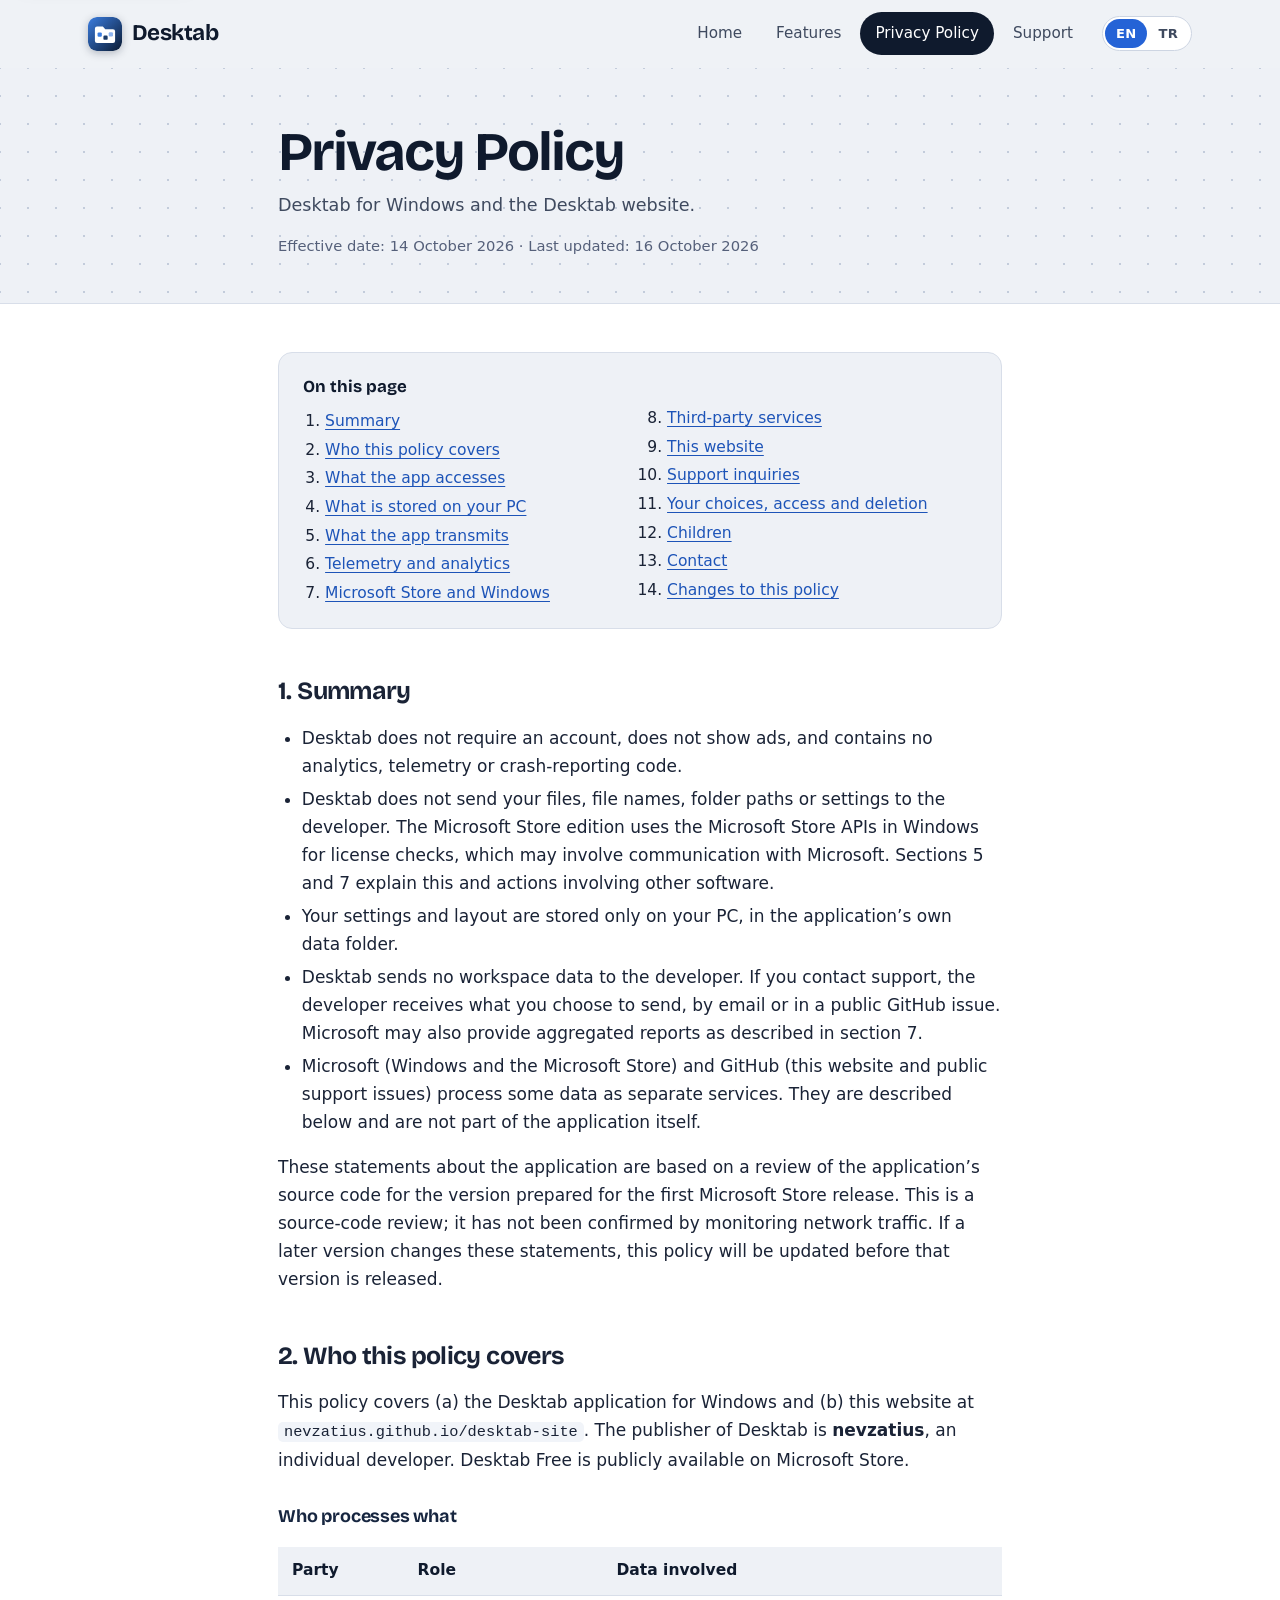
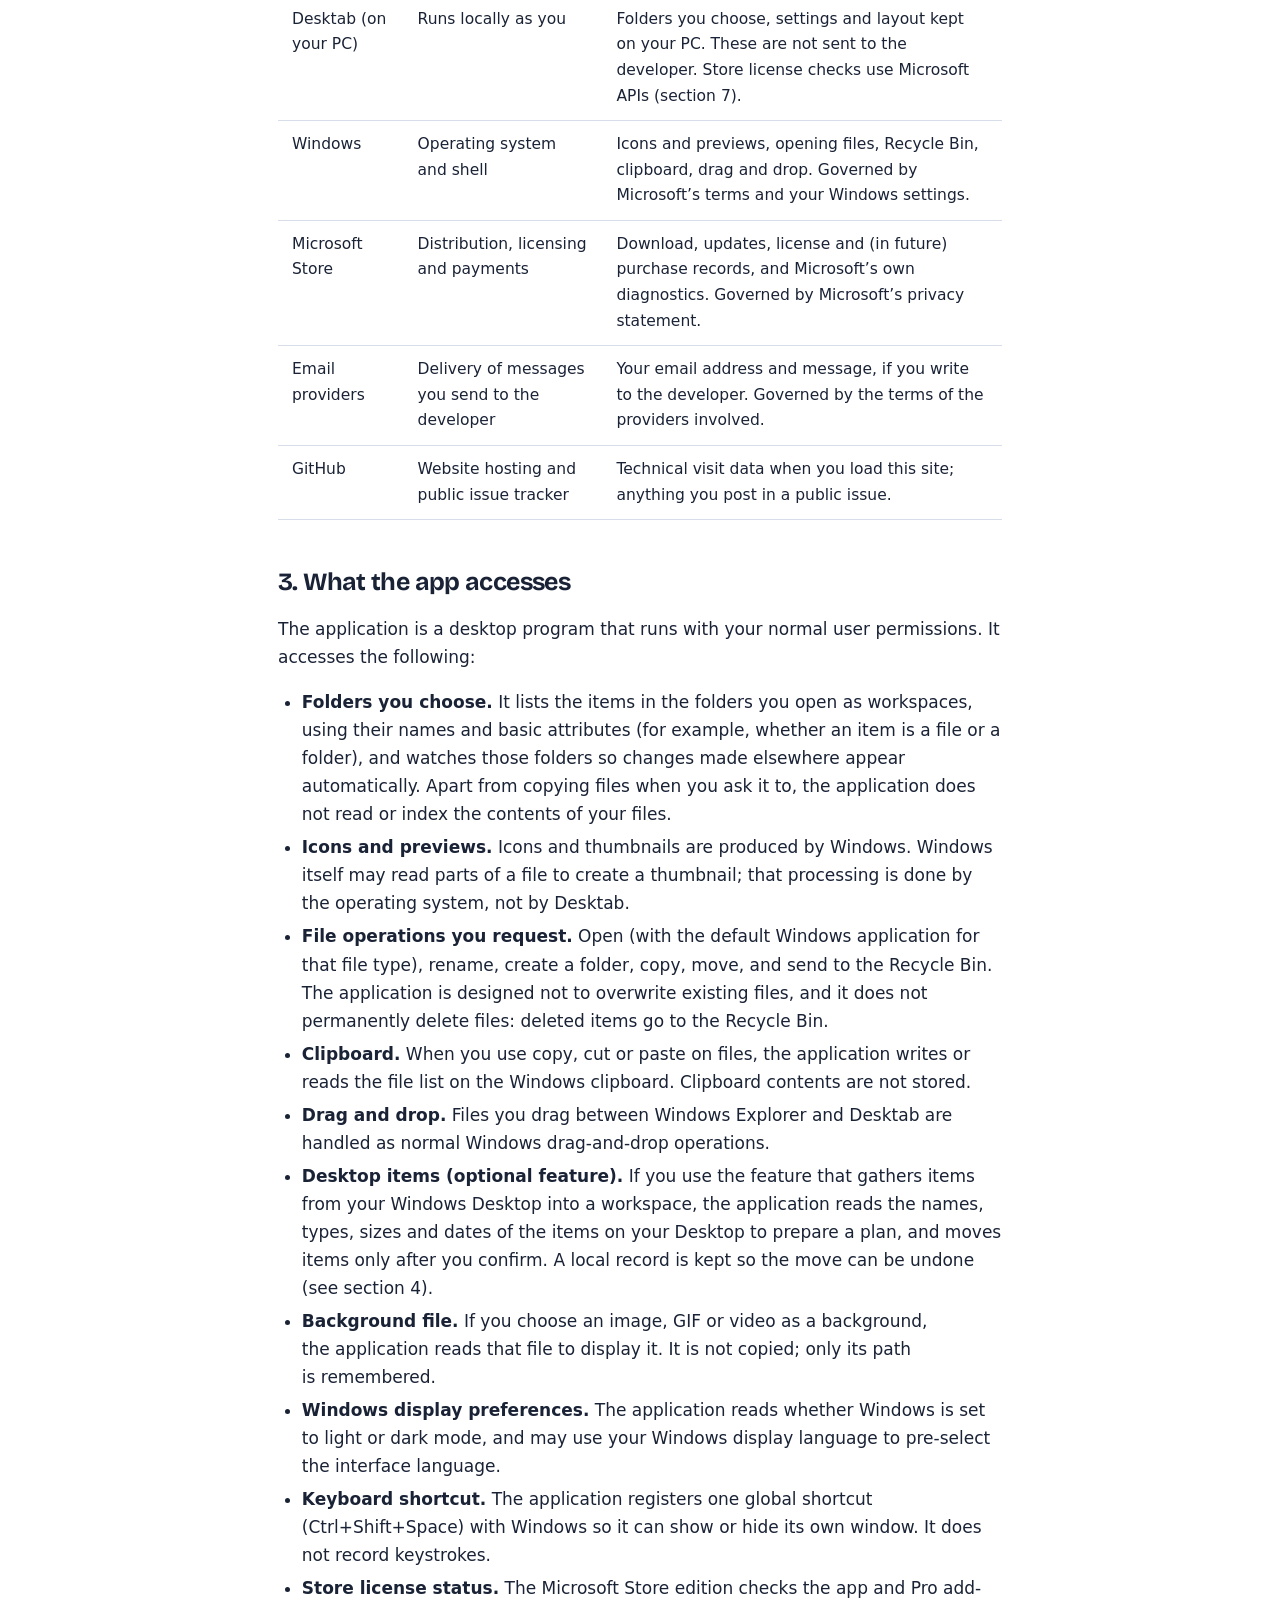
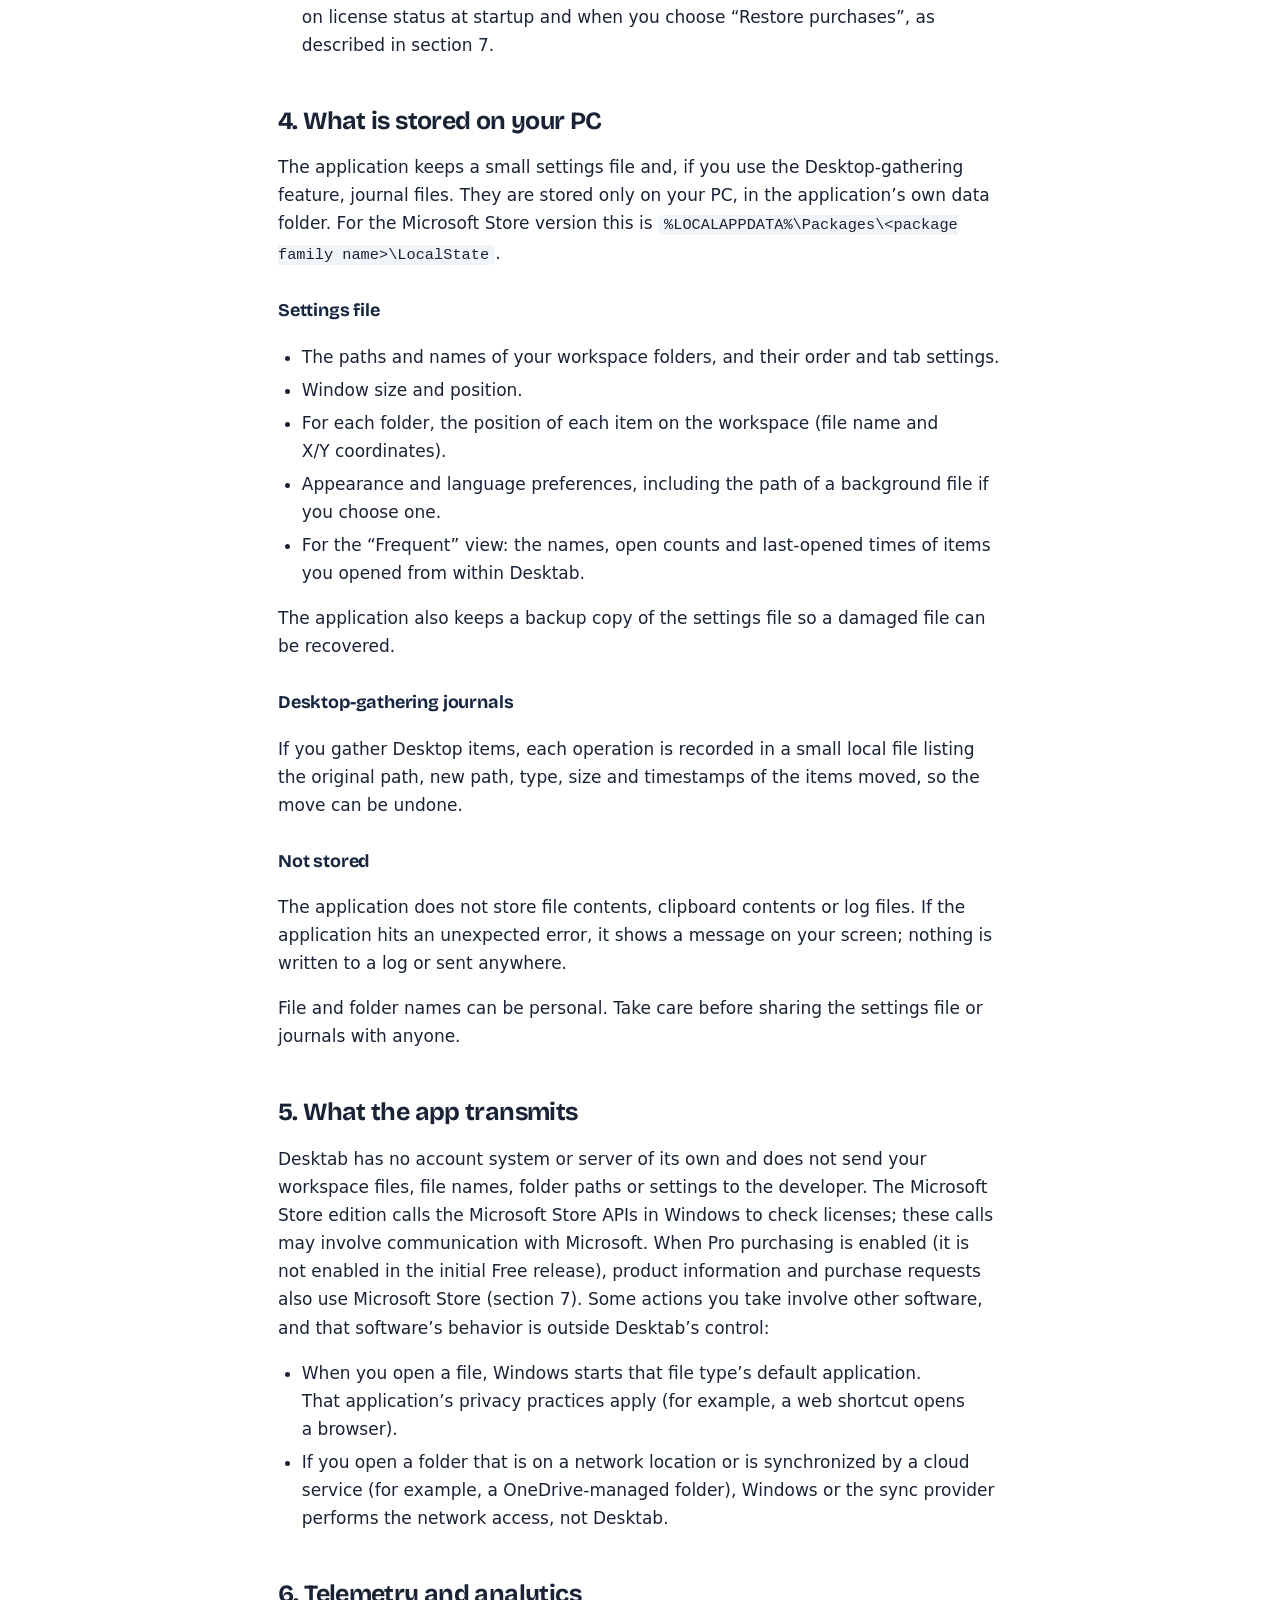
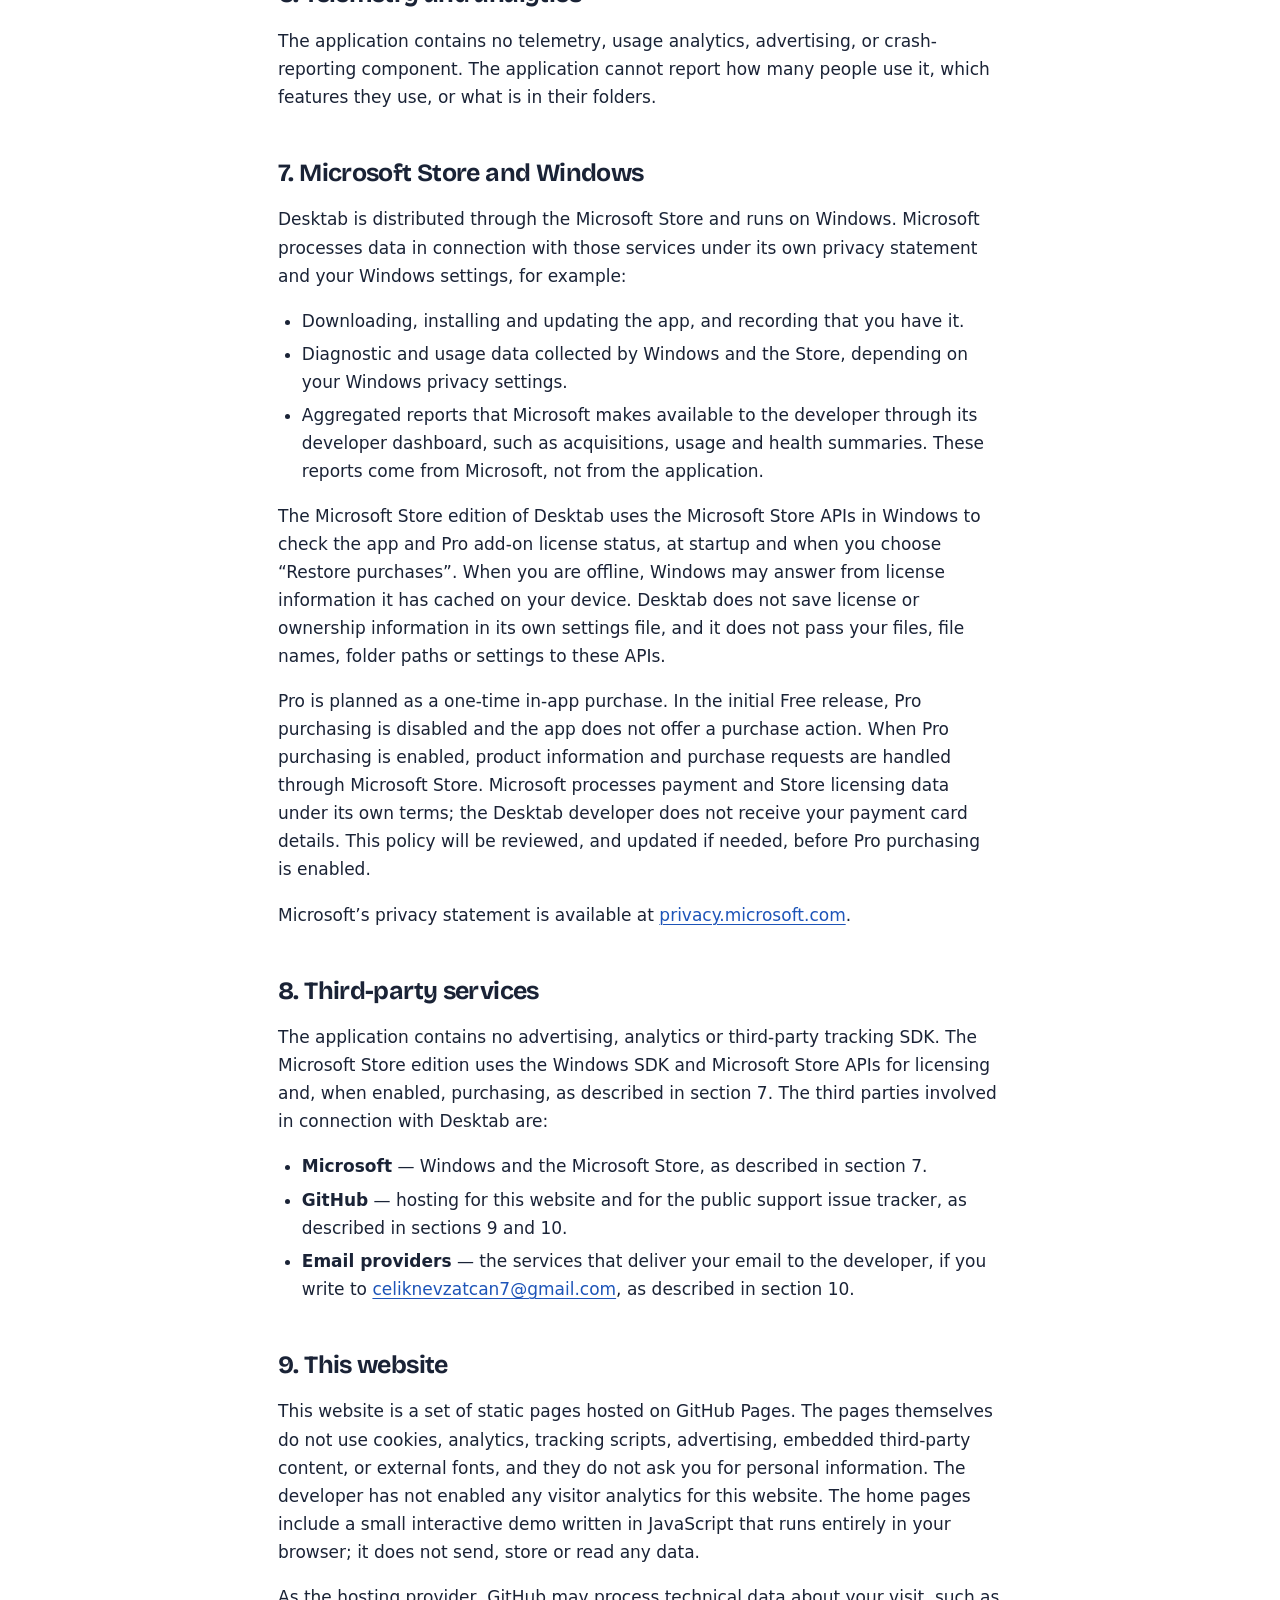
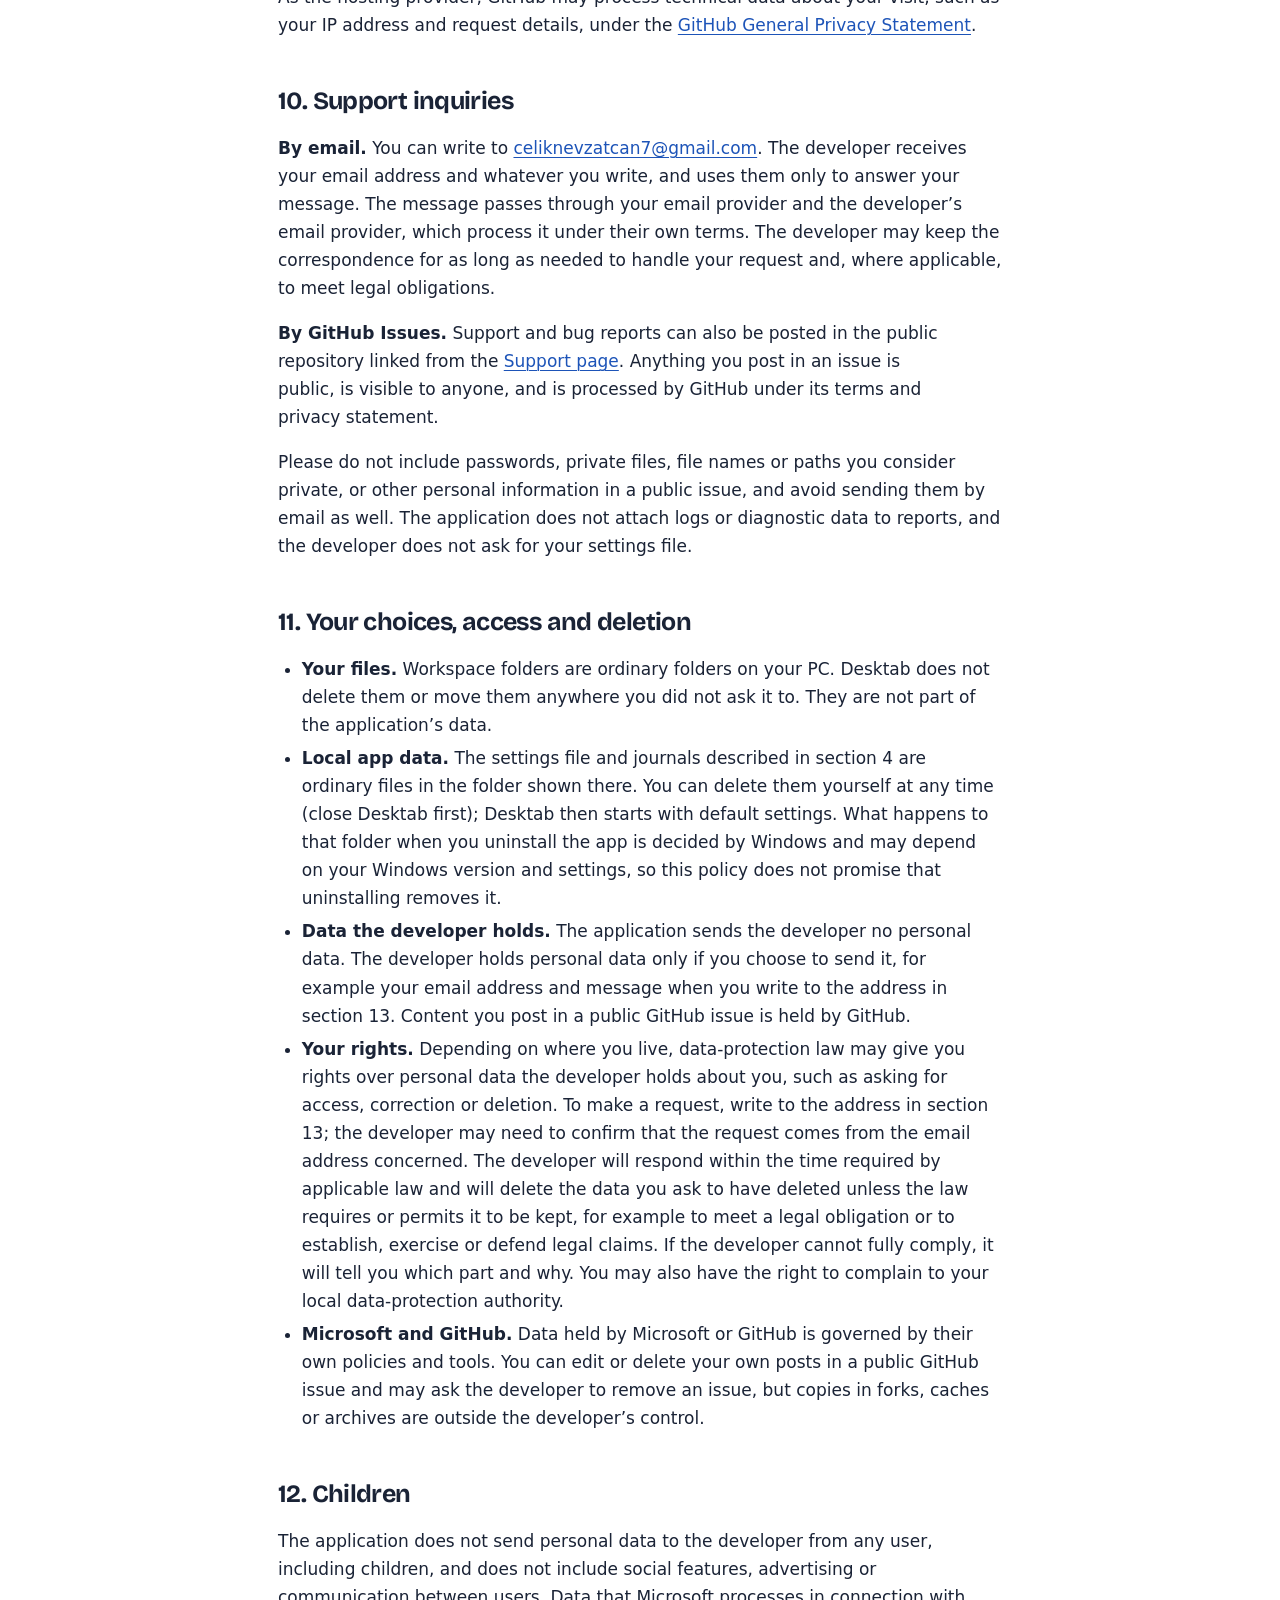
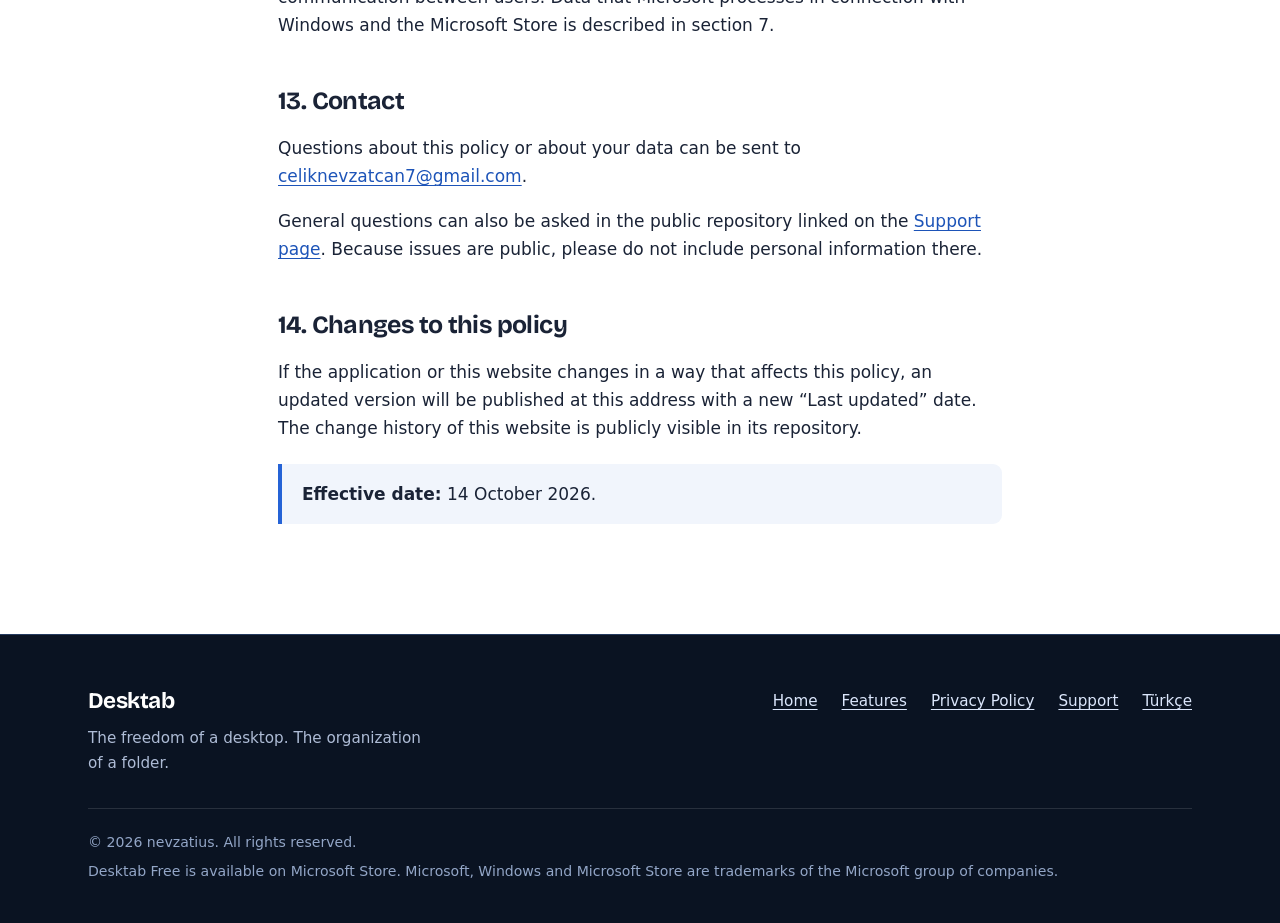
==== commit b68b2df1: "Redesign site: desk identity, Bricolage Grotesque, pill nav, ruled features list Co-Authored-By: Cla" ====
--- a/docs/privacy/index.html
+++ b/docs/privacy/index.html
@@ -18,9 +18,10 @@
   <meta property="og:locale:alternate" content="tr_TR">
   <meta property="og:image" content="https://nevzatius.github.io/desktab-site/assets/images/og-image.png">
   <meta property="og:image:alt" content="Desktab wordmark with the tagline: The freedom of a desktop. The organization of a folder.">
-  <meta name="theme-color" content="#0b1b33">
+  <meta name="theme-color" content="#eef1f6">
   <link rel="icon" type="image/svg+xml" href="../assets/images/favicon.svg">
-  <link rel="stylesheet" href="../assets/styles.css?v=20261107-brand">
+  <link rel="preload" href="../assets/fonts/bricolage-grotesque-latin-wght-normal.woff2" as="font" type="font/woff2" crossorigin>
+  <link rel="stylesheet" href="../assets/styles.css?v=20261107-studio">
 </head>
 <body>
   <a class="skip-link" href="#main">Skip to content</a>
--- a/docs/assets/styles.css
+++ b/docs/assets/styles.css
@@ -1,51 +1,119 @@
-/* Desktab website — plain CSS, no framework, no external requests. */
+/* Desktab website — plain CSS, no framework. Fonts are self-hosted; no external requests.
+
+   Identity: the page is a desk. A faint dot grid is the surface, icons are free to land
+   anywhere on it, and pill tabs (as in the app) are the navigation. Ink-dark sections
+   are the "window", the brand blue is the only saturated colour, folder amber is used
+   once per view as the folder itself. */
+
+@font-face {
+  font-family: "Bricolage Grotesque";
+  font-style: normal;
+  font-weight: 200 800;
+  font-display: swap;
+  src: url("fonts/bricolage-grotesque-latin-ext-wght-normal.woff2") format("woff2");
+  unicode-range: U+0100-02BA, U+02BD-02C5, U+02C7-02CC, U+02CE-02D7, U+02DD-02FF, U+0304, U+0308, U+0329, U+1D00-1DBF, U+1E00-1E9F, U+1EF2-1EFF, U+2020, U+20A0-20AB, U+20AD-20C0, U+2113, U+2C60-2C7F, U+A720-A7FF;
+}
+@font-face {
+  font-family: "Bricolage Grotesque";
+  font-style: normal;
+  font-weight: 200 800;
+  font-display: swap;
+  src: url("fonts/bricolage-grotesque-latin-wght-normal.woff2") format("woff2");
+  unicode-range: U+0000-00FF, U+0131, U+0152-0153, U+02BB-02BC, U+02C6, U+02DA, U+02DC, U+0304, U+0308, U+0329, U+2000-206F, U+20AC, U+2122, U+2191, U+2193, U+2212, U+2215, U+FEFF, U+FFFD;
+}
 
 :root {
-  --navy-900: #0b1b33;
-  --navy-800: #11284a;
-  --navy-700: #1b3a66;
+  /* Surfaces */
+  --desk: #eef1f6;
+  --desk-2: #e5e9f1;
+  --paper: #ffffff;
+  --dot: #c3ccdb;
+  --line: #d8dee9;
+
+  /* Ink */
+  --ink: #0f1a2d;
+  --ink-2: #172640;
+  --ink-3: #243a5e;
+  --text: #1a2336;
+  --text-2: #3f4a5f;
+  --text-3: #55607a;
+
+  /* Brand */
+  --blue: #2563d6;
+  --blue-hover: #1c52b8;
+  --blue-soft: #dfe9fb;
+  --blue-wash: #f1f5fc;
+  --sky: #9dbdf2;
+  --amber: #f0b13a;
+
+  /* Legacy names used by demo.css, mapped onto the new palette */
+  --navy-900: var(--ink);
+  --navy-800: var(--ink-2);
+  --navy-700: var(--ink-3);
   --blue-500: #3b7de0;
-  --blue-300: #8db4f0;
-  --blue-100: #e6effc;
-  --blue-50: #f3f7fd;
-  --gray-900: #1b2230;
-  --gray-700: #3d4658;
-  --gray-600: #566075;
-  --gray-300: #d5dae3;
-  --gray-200: #e4e8ef;
-  --gray-100: #f2f4f8;
+  --blue-300: var(--sky);
+  --blue-100: var(--blue-soft);
+  --blue-50: var(--blue-wash);
+  --gray-900: var(--text);
+  --gray-700: var(--text-2);
+  --gray-600: var(--text-3);
+  --gray-300: #cdd5e2;
+  --gray-200: var(--line);
+  --gray-100: #f1f4f9;
   --white: #ffffff;
-  --link: #1f5fc4;
-  --radius: 12px;
-  --radius-sm: 8px;
-  --shadow: 0 1px 2px rgba(11, 27, 51, 0.06), 0 4px 14px rgba(11, 27, 51, 0.06);
+  --link: #1d54b8;
+
+  --radius: 14px;
+  --radius-sm: 9px;
+  --shadow: 0 1px 2px rgba(15, 26, 45, 0.06), 0 6px 18px rgba(15, 26, 45, 0.07);
+  --ease: cubic-bezier(0.2, 0.7, 0.2, 1);
+
+  --display: "Bricolage Grotesque", "Segoe UI Variable Display", "Segoe UI", system-ui, sans-serif;
   --font: "Segoe UI Variable Text", "Segoe UI", system-ui, -apple-system, "Helvetica Neue", Arial, sans-serif;
   --mono: "Cascadia Mono", Consolas, "SFMono-Regular", Menlo, monospace;
 }
 
 *, *::before, *::after { box-sizing: border-box; }
 
-html { -webkit-text-size-adjust: 100%; scroll-behavior: smooth; }
+html { -webkit-text-size-adjust: 100%; scroll-behavior: smooth; scroll-padding-top: 76px; color-scheme: light; }
 
 body {
   margin: 0;
   font-family: var(--font);
   font-size: 1.0625rem;
   line-height: 1.65;
-  color: var(--gray-900);
-  background: var(--white);
+  color: var(--text);
+  background: var(--paper);
   overflow-wrap: break-word;
+  text-rendering: optimizeLegibility;
 }
 
 img, svg { max-width: 100%; }
 
-a { color: var(--link); text-underline-offset: 0.18em; }
-a:hover { color: var(--navy-700); }
+a, button { touch-action: manipulation; }
+
+a { color: var(--link); text-underline-offset: 0.2em; text-decoration-thickness: 1px; }
+a:hover { color: var(--ink); text-decoration-thickness: 2px; }
+
+h1, h2, h3 { font-family: var(--display); text-wrap: balance; }
+p, li { text-wrap: pretty; }
 
 :focus-visible {
-  outline: 3px solid var(--blue-500);
-  outline-offset: 2px;
-  border-radius: 4px;
+  outline: 3px solid var(--blue);
+  outline-offset: 3px;
+  border-radius: 6px;
+}
+
+.sr-only {
+  position: absolute;
+  width: 1px;
+  height: 1px;
+  margin: -1px;
+  padding: 0;
+  overflow: hidden;
+  clip: rect(0 0 0 0);
+  white-space: nowrap;
+  border: 0;
 }
 
 .skip-link {
@@ -54,8 +122,8 @@
   top: -64px;
   z-index: 100;
   padding: 10px 16px;
-  background: var(--white);
-  color: var(--navy-900);
+  background: var(--paper);
+  color: var(--ink);
   border-radius: var(--radius-sm);
   box-shadow: var(--shadow);
   font-weight: 600;
@@ -64,22 +132,26 @@
 
 .container {
   width: 100%;
-  max-width: 1120px;
+  max-width: 1160px;
   margin: 0 auto;
-  padding: 0 24px;
+  padding: 0 28px;
 }
 .container.narrow { max-width: 780px; }
 
-/* ---------- Header ---------- */
+/* ---------- Header: brand + pill tabs ---------- */
 
 .site-header {
   position: sticky;
   top: 0;
   z-index: 50;
-  background: rgba(255, 255, 255, 0.88);
-  -webkit-backdrop-filter: saturate(1.4) blur(12px);
-  backdrop-filter: saturate(1.4) blur(12px);
-  border-bottom: 1px solid var(--gray-200);
+  background: rgba(238, 241, 246, 0.9);
+  -webkit-backdrop-filter: saturate(1.4) blur(14px);
+  backdrop-filter: saturate(1.4) blur(14px);
+  border-bottom: 1px solid transparent;
+}
+@supports (animation-timeline: scroll()) {
+  .site-header { animation: header-edge linear both; animation-timeline: scroll(root); animation-range: 0 90px; }
+  @keyframes header-edge { to { border-bottom-color: var(--line); } }
 }
 .site-header .container {
   display: flex;
@@ -87,382 +159,457 @@
   align-items: center;
   justify-content: space-between;
   gap: 8px 24px;
-  padding-top: 14px;
-  padding-bottom: 14px;
+  padding-top: 12px;
+  padding-bottom: 12px;
 }
 
 .brand {
   display: inline-flex;
   align-items: center;
   gap: 10px;
-  color: var(--navy-900);
-  font-size: 1.3rem;
+  color: var(--ink);
+  font-family: var(--display);
+  font-size: 1.4rem;
   font-weight: 700;
-  letter-spacing: -0.01em;
+  letter-spacing: -0.025em;
   text-decoration: none;
 }
-.brand:hover { color: var(--navy-700); }
-.brand-mark { width: 34px; height: 34px; flex: none; border-radius: 9px; box-shadow: 0 2px 8px rgba(11, 27, 51, 0.25); }
-
-.site-nav { display: flex; flex-wrap: wrap; align-items: center; gap: 4px 6px; }
-.site-nav ul {
-  display: flex;
-  flex-wrap: wrap;
-  gap: 2px 4px;
-  margin: 0;
-  padding: 0;
-  list-style: none;
-}
+.brand:hover { color: var(--ink); }
+.brand-mark { width: 34px; height: 34px; flex: none; border-radius: 9px; box-shadow: 0 2px 8px rgba(15, 26, 45, 0.28); transition: transform 0.3s var(--ease); }
+.brand:hover .brand-mark { transform: rotate(-6deg) scale(1.04); }
+
+.site-nav { display: flex; flex-wrap: wrap; align-items: center; gap: 6px 10px; }
+.site-nav ul { display: flex; flex-wrap: wrap; gap: 2px 4px; margin: 0; padding: 0; list-style: none; }
 .site-nav a {
   display: inline-block;
-  padding: 8px 12px;
-  border-radius: var(--radius-sm);
-  color: var(--gray-700);
-  font-size: 0.97rem;
+  padding: 9px 15px;
+  border-radius: 999px;
+  color: var(--text-2);
+  font-size: 0.95rem;
   font-weight: 500;
   text-decoration: none;
-}
-.site-nav a:hover { background: var(--gray-100); color: var(--navy-900); }
-.site-nav a[aria-current="page"] { color: var(--navy-900); background: var(--blue-100); }
+  transition: background-color 0.15s ease, color 0.15s ease;
+}
+.site-nav a:hover { background: var(--desk-2); color: var(--ink); }
+.site-nav a[aria-current="page"] { background: var(--ink); color: #fff; }
 
 .lang-switch {
   display: inline-flex;
-  margin-left: 6px;
+  margin-left: 4px;
+  padding: 2px;
   border: 1px solid var(--gray-300);
   border-radius: 999px;
-  overflow: hidden;
+  background: var(--paper);
 }
 .lang-switch a, .lang-switch span {
-  padding: 5px 12px;
-  font-size: 0.85rem;
+  padding: 4px 11px;
+  border-radius: 999px;
+  font-size: 0.82rem;
   font-weight: 600;
   letter-spacing: 0.02em;
   text-decoration: none;
 }
-.lang-switch span { background: var(--navy-800); color: var(--white); }
-.lang-switch a { color: var(--gray-700); border-radius: 0; }
-.lang-switch a:hover { background: var(--gray-100); }
-
-/* ---------- Hero ---------- */
+.lang-switch span { background: var(--blue); color: #fff; }
+.lang-switch a { color: var(--text-2); padding: 4px 11px; }
+.lang-switch a:hover { background: var(--desk-2); color: var(--ink); }
+
+/* ---------- Hero: the desk ---------- */
 
 .hero {
-  background:
-    radial-gradient(900px 420px at 85% -10%, rgba(59, 125, 224, 0.38), transparent 60%),
-    radial-gradient(700px 380px at 0% 110%, rgba(141, 180, 240, 0.16), transparent 60%),
-    var(--navy-900);
-  color: var(--white);
-  padding: 72px 0 80px;
+  position: relative;
+  overflow: hidden;
+  padding: 56px 0 88px;
+  background-color: var(--desk);
+  background-image: radial-gradient(var(--dot) 1.2px, transparent 1.4px);
+  background-size: 28px 28px;
+  background-position: 14px 14px;
+}
+.hero::after { /* fade the grid out toward the next section */
+  content: "";
+  position: absolute;
+  inset: auto 0 0;
+  height: 120px;
+  background: linear-gradient(to bottom, transparent, var(--desk));
+  pointer-events: none;
 }
 .hero .container {
+  position: relative;
+  z-index: 1;
   display: grid;
   grid-template-columns: minmax(0, 0.9fr) minmax(0, 1.1fr);
   align-items: center;
-  gap: 48px;
+  gap: 56px;
 }
 .eyebrow {
-  margin: 0 0 12px;
-  color: var(--blue-300);
-  font-size: 0.85rem;
-  font-weight: 600;
-  letter-spacing: 0.08em;
-  text-transform: uppercase;
-}
+  display: inline-flex;
+  align-items: center;
+  gap: 8px;
+  margin: 0 0 20px;
+  padding: 5px 14px 5px 10px;
+  border: 1px solid var(--gray-300);
+  border-radius: 999px;
+  background: var(--paper);
+  color: var(--text-2);
+  font-size: 0.9rem;
+  font-weight: 500;
+}
+.eyebrow::before { content: ""; width: 9px; height: 9px; border-radius: 3px; background: var(--amber); }
 .hero h1 {
-  margin: 0 0 16px;
-  font-size: clamp(2.6rem, 6vw, 4rem);
-  line-height: 1.05;
-  letter-spacing: -0.03em;
-}
-.tagline {
-  margin: 0 0 20px;
-  font-size: clamp(1.2rem, 2.4vw, 1.6rem);
-  line-height: 1.35;
-  font-weight: 500;
-  color: #dbe7fb;
-}
+  margin: 0 0 22px;
+  color: var(--ink);
+  font-size: clamp(2.3rem, 4.3vw, 3.7rem);
+  font-weight: 700;
+  line-height: 1.02;
+  letter-spacing: -0.04em;
+}
+.tagline { margin: 0; }
 .tagline span { display: block; }
 .lead {
-  margin: 0 0 28px;
-  max-width: 34em;
-  color: #c3d1ea;
-  font-size: 1.08rem;
+  margin: 0 0 30px;
+  max-width: 32em;
+  color: var(--text-2);
+  font-size: 1.12rem;
 }
 .hero-actions { display: flex; flex-wrap: wrap; align-items: center; gap: 12px 14px; }
 
 .btn {
   display: inline-block;
-  padding: 12px 20px;
+  padding: 13px 22px;
   border: 1px solid transparent;
-  border-radius: var(--radius-sm);
+  border-radius: 999px;
   font: inherit;
   font-size: 1rem;
   font-weight: 600;
   line-height: 1.3;
   text-decoration: none;
-}
-.btn-primary {
-  background: var(--white);
-  color: var(--navy-900);
-}
-.btn-primary:hover { background: #dbe7fb; color: var(--navy-900); }
-.btn-secondary { border-color: rgba(255, 255, 255, 0.45); color: var(--white); }
-.btn-secondary:hover { background: rgba(255, 255, 255, 0.1); color: var(--white); }
-.btn-light { background: var(--navy-800); color: var(--white); }
-.btn-light:hover { background: var(--navy-700); color: var(--white); }
-.status-note { margin: 18px 0 0; color: #a9bbd9; font-size: 0.92rem; }
+  transition: background-color 0.15s ease, color 0.15s ease, border-color 0.15s ease, transform 0.15s var(--ease), box-shadow 0.15s ease;
+}
+.btn:active { transform: translateY(1px) scale(0.985); }
+.btn-primary { background: var(--blue); color: #fff; box-shadow: 0 1px 0 rgba(255, 255, 255, 0.18) inset, 0 6px 16px rgba(37, 99, 214, 0.28); }
+.btn-primary:hover { background: var(--blue-hover); color: #fff; box-shadow: 0 1px 0 rgba(255, 255, 255, 0.18) inset, 0 8px 20px rgba(37, 99, 214, 0.34); }
+.btn-secondary { border-color: var(--gray-300); background: var(--paper); color: var(--ink); }
+.btn-secondary:hover { border-color: var(--ink); color: var(--ink); }
+.btn-light { background: var(--ink-2); color: #fff; }
+.btn-light:hover { background: var(--ink-3); color: #fff; }
+.status-note { margin: 20px 0 0; max-width: 34em; color: var(--text-3); font-size: 0.92rem; }
+
+/* Hero stage: screenshot plus icons that land on the grid once, on load */
+.hero-stage { position: relative; }
+.desk-icons { position: absolute; inset: 0; pointer-events: none; }
+.desk-icon {
+  position: absolute;
+  display: grid;
+  place-items: center;
+  width: 56px;
+  height: 56px;
+  border: 1px solid var(--line);
+  border-radius: 15px;
+  background: var(--paper);
+  box-shadow: 0 8px 22px rgba(15, 26, 45, 0.16);
+  color: var(--ink-3);
+  opacity: 0;
+  transform: translate(var(--fx, 0), var(--fy, 0)) rotate(var(--fr, 0deg));
+  animation: icon-land 0.9s var(--ease) var(--d, 0s) forwards;
+}
+.desk-icon svg { width: 28px; height: 28px; fill: none; stroke: currentColor; stroke-width: 1.6; stroke-linecap: round; stroke-linejoin: round; }
+.desk-icon.folder { color: #a86a00; background: #fff4d9; border-color: #f2d78f; }
+.desk-icon.img { color: var(--blue); background: var(--blue-soft); border-color: #bcd1f6; }
+.desk-icon:nth-child(1) { left: -34px; top: -22px; --fx: -30px; --fy: -40px; --fr: -18deg; --d: 0.15s; }
+.desk-icon:nth-child(2) { right: -18px; top: -30px; --fx: 36px; --fy: -34px; --fr: 16deg; --d: 0.3s; }
+.desk-icon:nth-child(3) { left: -40px; bottom: 56px; --fx: -44px; --fy: 20px; --fr: 12deg; --d: 0.45s; }
+.desk-icon:nth-child(4) { right: -22px; bottom: -26px; --fx: 40px; --fy: 36px; --fr: -14deg; --d: 0.6s; }
+@keyframes icon-land {
+  0% { opacity: 0; }
+  35% { opacity: 1; }
+  100% { opacity: 1; transform: none; }
+}
 
 /* Real product screenshots */
-.shot { margin: 0; }
+.shot { position: relative; margin: 0; }
 .shot-frame {
   overflow: hidden;
-  border-radius: 12px;
-  border: 1px solid rgba(255, 255, 255, 0.16);
-  box-shadow: 0 16px 44px rgba(0, 0, 0, 0.38);
-  background: var(--navy-800);
+  border-radius: var(--radius);
+  border: 1px solid rgba(15, 26, 45, 0.16);
+  box-shadow: 0 2px 4px rgba(15, 26, 45, 0.06), 0 24px 56px rgba(15, 26, 45, 0.22);
+  background: var(--ink-2);
 }
 .shot-frame img { display: block; width: 100%; height: auto; }
-.shot-link { display: block; }
-.shot-link:focus-visible { outline-offset: -4px; border-radius: 12px; }
-.shot figcaption { margin-top: 12px; color: #8fa4c7; font-size: 0.85rem; }
-.gallery .shot-frame {
-  border-color: var(--gray-200);
-  box-shadow: 0 8px 26px rgba(11, 27, 51, 0.14);
-}
-.gallery .shot figcaption { color: var(--gray-700); font-size: 0.95rem; }
-.gallery .shot figcaption strong { color: var(--navy-900); }
-.gallery-grid { display: grid; grid-template-columns: repeat(2, minmax(0, 1fr)); gap: 28px; margin: 0; padding: 0; list-style: none; }
+.shot-link { display: block; cursor: zoom-in; }
+.shot-link:focus-visible { outline-offset: -4px; border-radius: var(--radius); }
+.shot figcaption { margin-top: 14px; color: var(--text-3); font-size: 0.88rem; }
+.gallery .shot figcaption { color: var(--text-2); font-size: 0.97rem; }
+.gallery .shot figcaption strong { color: var(--ink); }
+.gallery-grid { display: grid; grid-template-columns: repeat(2, minmax(0, 1fr)); gap: 32px; margin: 0; padding: 0; list-style: none; }
 
 /* Icons */
 .icon { width: 24px; height: 24px; fill: none; stroke: currentColor; stroke-width: 1.75; stroke-linecap: round; stroke-linejoin: round; }
 .icon-box {
   display: grid;
   place-items: center;
-  width: 46px;
-  height: 46px;
-  margin-bottom: 14px;
+  flex: none;
+  width: 44px;
+  height: 44px;
   border-radius: 12px;
-  background: var(--blue-100);
-  color: var(--navy-700);
-}
-.h-icon { display: inline-grid; place-items: center; width: 32px; height: 32px; margin-right: 10px; vertical-align: -9px; border-radius: 9px; background: var(--blue-100); color: var(--navy-700); }
+  background: var(--blue-soft);
+  color: var(--ink-3);
+}
+.h-icon { display: inline-grid; place-items: center; width: 32px; height: 32px; margin-right: 10px; vertical-align: -9px; border-radius: 9px; background: var(--blue-soft); color: var(--ink-3); }
 .h-icon .icon { width: 19px; height: 19px; }
 
 /* ---------- Highlights strip ---------- */
 
-.stats { padding: 0; background: var(--white); border-bottom: 1px solid var(--gray-200); }
-.stats ul { display: grid; grid-template-columns: repeat(4, minmax(0, 1fr)); margin: 0; padding: 0; list-style: none; }
-.stats li { padding: 28px 20px; text-align: center; border-left: 1px solid var(--gray-200); }
-.stats li:first-child { border-left: 0; }
-.stats strong { display: block; color: var(--navy-800); font-size: clamp(1.6rem, 3vw, 2.1rem); line-height: 1.1; letter-spacing: -0.02em; }
-.stats span { display: block; margin-top: 6px; color: var(--gray-600); font-size: 0.92rem; }
-@media (max-width: 720px) {
-  .stats ul { grid-template-columns: repeat(2, minmax(0, 1fr)); }
-  .stats li:nth-child(3) { border-left: 0; }
-  .stats li:nth-child(n+3) { border-top: 1px solid var(--gray-200); }
-}
-
-/* ---------- Sections ---------- */
-
-section { padding: 72px 0; }
-section.alt { background: var(--blue-50); }
-section h2 {
-  margin: 0 0 12px;
-  font-size: clamp(1.7rem, 3.4vw, 2.2rem);
-  line-height: 1.2;
-  letter-spacing: -0.02em;
-  color: var(--navy-900);
-}
-.section-intro { margin: 0 0 36px; max-width: 42em; color: var(--gray-700); }
-
-.problem { display: grid; grid-template-columns: minmax(0, 1fr) minmax(0, 1fr); gap: 40px; align-items: start; }
-.problem p { margin: 0 0 16px; color: var(--gray-700); }
-.problem .highlight {
-  padding: 22px 24px;
-  border-left: 4px solid var(--blue-500);
-  border-radius: 0 var(--radius) var(--radius) 0;
-  background: var(--blue-50);
-  color: var(--navy-900);
-  font-size: 1.12rem;
-  font-weight: 500;
-}
-
-.cards {
+.stats { padding: 0; background: var(--desk); }
+.stats .container { padding-bottom: 8px; }
+.stats ul {
   display: grid;
-  grid-template-columns: repeat(3, minmax(0, 1fr));
-  gap: 20px;
+  grid-template-columns: repeat(4, minmax(0, 1fr));
   margin: 0;
   padding: 0;
   list-style: none;
-}
+  border-top: 1px solid var(--line);
+}
+.stats li { padding: 30px 24px 26px 0; }
+.stats li + li { padding-left: 24px; border-left: 1px solid var(--line); }
+.stats strong {
+  display: block;
+  color: var(--ink);
+  font-family: var(--display);
+  font-size: clamp(2.2rem, 4.2vw, 3.2rem);
+  font-weight: 700;
+  line-height: 1;
+  letter-spacing: -0.04em;
+  font-variant-numeric: tabular-nums;
+}
+.stats span { display: block; margin-top: 8px; color: var(--text-2); font-size: 0.95rem; line-height: 1.4; }
+.stats-note { margin: 0; padding: 0 0 22px; color: var(--text-3); font-size: 0.82rem; }
+
+/* ---------- Sections ---------- */
+
+section { padding: 88px 0; }
+section.alt { background: var(--desk); }
+section h2 {
+  margin: 0 0 14px;
+  color: var(--ink);
+  font-size: clamp(1.9rem, 3.8vw, 2.7rem);
+  font-weight: 700;
+  line-height: 1.08;
+  letter-spacing: -0.032em;
+}
+.section-intro { margin: 0 0 40px; max-width: 38em; color: var(--text-2); }
+
+/* Problem: one statement, one resolution */
+.problem { display: grid; grid-template-columns: minmax(0, 1fr) minmax(0, 1fr); gap: 56px; align-items: start; }
+.problem p { margin: 0 0 18px; max-width: 32em; color: var(--text-2); }
+.problem .highlight {
+  position: relative;
+  margin: 0;
+  padding: 28px 30px;
+  border-radius: var(--radius);
+  background: var(--ink);
+  color: #e8eefb;
+  font-family: var(--display);
+  font-size: clamp(1.25rem, 2.2vw, 1.55rem);
+  font-weight: 500;
+  line-height: 1.3;
+  letter-spacing: -0.015em;
+}
+.problem .highlight::before { /* a folder tab, as on the app's workspaces */
+  content: "";
+  position: absolute;
+  left: 24px;
+  top: -9px;
+  width: 54px;
+  height: 10px;
+  border-radius: 7px 7px 0 0;
+  background: var(--amber);
+}
+
+/* Features: sticky title on the left, ruled list on the right (not a card grid) */
+#features .container {
+  display: grid;
+  grid-template-columns: minmax(0, 0.8fr) minmax(0, 1.4fr);
+  column-gap: 72px;
+  align-items: start;
+}
+#features h2, #features .section-intro { grid-column: 1; }
+#features .section-intro { margin-bottom: 0; align-self: start; }
+#features h2 { align-self: start; }
+#features .cards { grid-column: 2; grid-row: 1 / span 3; }
+#features { --x: 0; }
+#features .container { grid-template-rows: auto auto 1fr; }
+.cards { display: block; margin: 0; padding: 0; list-style: none; border-top: 1px solid var(--line); }
 .card {
-  transition: transform 0.18s ease, box-shadow 0.18s ease, border-color 0.18s ease;
-  padding: 24px;
-  border: 1px solid var(--gray-200);
-  border-radius: var(--radius);
-  background: var(--white);
-}
-.card:hover { transform: translateY(-3px); border-color: var(--blue-300); box-shadow: var(--shadow); }
-.card h3 { margin: 0 0 8px; font-size: 1.12rem; line-height: 1.3; color: var(--navy-900); }
-.card p { margin: 0; color: var(--gray-700); font-size: 0.98rem; }
+  display: grid;
+  grid-template-columns: 44px minmax(0, 1fr);
+  column-gap: 20px;
+  padding: 26px 0;
+  border-bottom: 1px solid var(--line);
+}
+.card .icon-box { grid-row: 1 / span 2; margin: 2px 0 0; background: var(--paper); border: 1px solid var(--line); }
+.card h3 { margin: 0 0 6px; font-size: 1.28rem; font-weight: 650; line-height: 1.25; letter-spacing: -0.02em; color: var(--ink); }
+.card p { margin: 0; max-width: 36em; color: var(--text-2); font-size: 1rem; }
 
 .chips { display: flex; flex-wrap: wrap; gap: 10px; margin: 0 0 24px; padding: 0; list-style: none; }
-.chips li {
-  padding: 8px 16px;
-  border: 1px solid var(--gray-300);
-  border-radius: 999px;
-  background: var(--white);
-  color: var(--navy-800);
-  font-size: 0.95rem;
-  font-weight: 500;
-}
-.note {
-  max-width: 42em;
-  margin: 0;
-  color: var(--gray-600);
-  font-size: 0.95rem;
-}
+.chips li { padding: 8px 16px; border: 1px solid var(--gray-300); border-radius: 999px; background: var(--paper); color: var(--ink-2); font-size: 0.95rem; font-weight: 500; }
+.note { max-width: 42em; margin: 0; color: var(--text-3); font-size: 0.95rem; }
 
 /* Free / Pro */
 .plans { display: grid; grid-template-columns: repeat(2, minmax(0, 1fr)); gap: 24px; align-items: start; }
 .plan {
-  padding: 28px;
-  border: 1px solid var(--gray-300);
-  border-radius: var(--radius);
-  background: var(--white);
-}
-.plan.pro { border-color: var(--navy-700); background: var(--navy-900); color: #dbe7fb; }
-.plan h3 { display: flex; flex-wrap: wrap; align-items: center; gap: 8px 12px; margin: 0 0 6px; font-size: 1.4rem; color: var(--navy-900); }
-.plan.pro h3 { color: var(--white); }
+  padding: 32px;
+  border: 1px solid var(--line);
+  border-radius: 18px;
+  background: var(--paper);
+}
+.plan:not(.pro) { background: var(--blue-wash); border-color: #cfdcf3; }
+.plan.pro { border-color: var(--ink-3); background: var(--ink); color: #d6e0f3; }
+.plan h3 { display: flex; flex-wrap: wrap; align-items: center; gap: 8px 14px; margin: 0 0 6px; font-size: 1.8rem; font-weight: 700; letter-spacing: -0.03em; color: var(--ink); }
+.plan.pro h3 { color: #fff; }
 .badge {
   display: inline-block;
-  padding: 3px 10px;
+  padding: 3px 11px;
   border-radius: 999px;
-  background: var(--blue-100);
-  color: var(--navy-800);
-  font-size: 0.75rem;
-  font-weight: 700;
-  letter-spacing: 0.05em;
-  text-transform: uppercase;
-}
-.plan.pro .badge { background: rgba(141, 180, 240, 0.2); color: var(--blue-300); }
-.plan .sub { margin: 0 0 18px; color: var(--gray-600); font-size: 0.95rem; }
+  background: #d4f1df;
+  color: #0d5a2e;
+  font-family: var(--font);
+  font-size: 0.8rem;
+  font-weight: 650;
+  letter-spacing: 0;
+}
+.plan.pro .badge { background: rgba(157, 189, 242, 0.18); color: var(--sky); }
+.plan .sub { margin: 0 0 20px; color: var(--text-2); font-size: 0.97rem; }
 .plan.pro .sub { color: #a9bbd9; }
 .plan ul { margin: 0; padding: 0; list-style: none; }
-.plan li { position: relative; padding: 7px 0 7px 28px; font-size: 0.98rem; }
+.plan li { position: relative; padding: 7px 0 7px 30px; font-size: 0.98rem; }
 .plan li::before {
   content: "";
   position: absolute;
-  left: 4px;
+  left: 5px;
   top: 0.95em;
   width: 11px;
   height: 6px;
-  border-left: 2px solid var(--blue-500);
-  border-bottom: 2px solid var(--blue-500);
+  border-left: 2px solid var(--blue);
+  border-bottom: 2px solid var(--blue);
   transform: rotate(-45deg);
 }
-.plan.pro li::before { border-color: var(--blue-300); }
-.plan .includes { margin-bottom: 4px; font-weight: 600; color: var(--white); }
+.plan.pro li::before { border-color: var(--sky); }
+.plan .includes { margin-bottom: 4px; font-weight: 600; color: #fff; }
 .plan-note {
   max-width: 48em;
   margin: 28px 0 0;
-  padding: 16px 20px;
-  border-radius: var(--radius-sm);
-  background: var(--white);
-  border: 1px solid var(--gray-200);
-  color: var(--gray-700);
+  padding: 0 0 0 18px;
+  border-left: 3px solid var(--amber);
+  color: var(--text-2);
   font-size: 0.96rem;
 }
 
-.cta-band { background: var(--navy-900); color: var(--white); text-align: center; padding: 56px 0; }
-.cta-band h2 { color: var(--white); }
-.cta-band p { max-width: 36em; margin: 0 auto 22px; color: #c3d1ea; }
-.cta-band p a { color: inherit; }
+/* Closing band */
+.cta-band { background: var(--ink); color: #fff; padding: 80px 0; }
+.cta-band .container { display: grid; justify-items: start; }
+.cta-band h2 { max-width: 14em; margin-bottom: 14px; color: #fff; font-size: clamp(2rem, 4.4vw, 3.3rem); }
+.cta-band p { max-width: 34em; margin: 0 0 28px; color: #b9c8e3; }
+.cta-band p a { color: #fff; }
+.cta-band .btn-primary { background: #fff; color: var(--ink); box-shadow: none; }
+.cta-band .btn-primary:hover { background: var(--blue-soft); color: var(--ink); box-shadow: none; }
+.cta-band :focus-visible, .site-footer :focus-visible { outline-color: var(--sky); }
 
 /* ---------- Document pages (privacy, support) ---------- */
 
-.page-head { background: var(--blue-50); border-bottom: 1px solid var(--gray-200); padding: 48px 0 36px; }
-.page-head h1 { margin: 0 0 8px; font-size: clamp(2rem, 4.4vw, 2.7rem); line-height: 1.15; letter-spacing: -0.02em; color: var(--navy-900); }
-.page-head p { margin: 0; color: var(--gray-700); }
-.meta { margin-top: 12px; color: var(--gray-600); font-size: 0.92rem; }
-
-.doc { padding: 40px 0 72px; }
-.doc h2 { margin: 40px 0 10px; padding: 0; font-size: 1.4rem; line-height: 1.3; letter-spacing: -0.01em; }
+.page-head {
+  padding: 56px 0 44px;
+  border-bottom: 1px solid var(--line);
+  background-color: var(--desk);
+  background-image: radial-gradient(var(--dot) 1.2px, transparent 1.4px);
+  background-size: 28px 28px;
+  background-position: 14px 14px;
+}
+.page-head h1 { margin: 0 0 10px; font-size: clamp(2.2rem, 5vw, 3.4rem); font-weight: 700; line-height: 1.05; letter-spacing: -0.038em; color: var(--ink); }
+.page-head p { margin: 0; max-width: 36em; color: var(--text-2); font-size: 1.1rem; }
+.page-head .meta { margin-top: 14px; color: var(--text-3); font-size: 0.92rem; }
+
+.doc { padding: 48px 0 88px; }
+.doc h2 { margin: 48px 0 12px; padding: 0; font-size: 1.55rem; line-height: 1.2; letter-spacing: -0.025em; }
 .doc h2:first-child { margin-top: 0; }
-.doc h3 { margin: 24px 0 6px; font-size: 1.08rem; color: var(--navy-800); }
-.doc p, .doc li { color: var(--gray-900); }
+.doc h3 { margin: 28px 0 6px; font-size: 1.12rem; letter-spacing: -0.01em; color: var(--ink-2); }
+.doc p, .doc li { color: var(--text); }
 .doc ul, .doc ol { padding-left: 1.4em; }
-.doc li { margin: 4px 0; }
-.doc code {
-  padding: 1px 6px;
-  border-radius: 5px;
-  background: var(--gray-100);
-  font-family: var(--mono);
-  font-size: 0.9em;
-  overflow-wrap: anywhere;
-}
-.toc { margin: 0 0 8px; padding: 18px 22px; border: 1px solid var(--gray-200); border-radius: var(--radius); background: var(--gray-100); }
-.toc strong { display: block; margin-bottom: 6px; color: var(--navy-900); }
+.doc li { margin: 5px 0; }
+.doc code { padding: 1px 6px; border-radius: 5px; background: var(--gray-100); font-family: var(--mono); font-size: 0.9em; overflow-wrap: anywhere; }
+.toc { margin: 0 0 8px; padding: 20px 24px; border: 1px solid var(--line); border-radius: var(--radius); background: var(--desk); }
+.toc strong { display: block; margin-bottom: 6px; color: var(--ink); font-family: var(--display); font-size: 1.05rem; }
 .toc ol { margin: 0; padding-left: 1.3em; columns: 2; column-gap: 32px; }
-.toc li { margin: 2px 0; font-size: 0.97rem; break-inside: avoid; }
-.callout {
-  margin: 20px 0;
-  padding: 16px 20px;
-  border-left: 4px solid var(--blue-500);
-  border-radius: 0 var(--radius-sm) var(--radius-sm) 0;
-  background: var(--blue-50);
-}
+.toc li { margin: 3px 0; font-size: 0.97rem; break-inside: avoid; }
+.callout { margin: 22px 0; padding: 16px 20px; border-left: 4px solid var(--blue); border-radius: 0 var(--radius-sm) var(--radius-sm) 0; background: var(--blue-wash); }
 .callout.warn { border-left-color: #b26a00; background: #fff6e6; }
 .callout p { margin: 0; }
 .callout p + p { margin-top: 8px; }
 
 .table-wrap { margin: 16px 0; overflow-x: auto; }
 table { width: 100%; border-collapse: collapse; font-size: 0.97rem; }
-th, td { padding: 10px 12px; border-bottom: 1px solid var(--gray-200); text-align: left; vertical-align: top; }
-th { background: var(--gray-100); color: var(--navy-900); font-weight: 600; }
+th, td { padding: 11px 14px; border-bottom: 1px solid var(--line); text-align: left; vertical-align: top; }
+th { background: var(--desk); color: var(--ink); font-weight: 600; }
 
 /* ---------- Footer ---------- */
 
-.site-footer { background: var(--navy-900); color: #b7c6e0; padding: 40px 0 32px; font-size: 0.95rem; }
-.site-footer a { color: #dbe7fb; }
-.site-footer a:hover { color: var(--white); }
-.footer-grid { display: flex; flex-wrap: wrap; justify-content: space-between; gap: 24px 48px; }
-.footer-brand { color: var(--white); font-size: 1.15rem; font-weight: 700; }
+.site-footer { background: #0a1322; color: #aebcd6; padding: 48px 0 36px; font-size: 0.95rem; border-top: 1px solid var(--ink-3); }
+.site-footer a { color: #dbe6fb; }
+.site-footer a:hover { color: #fff; }
+.footer-grid { display: flex; flex-wrap: wrap; justify-content: space-between; gap: 28px 48px; }
+.footer-brand { color: #fff; font-family: var(--display); font-size: 1.4rem; font-weight: 700; letter-spacing: -0.025em; }
 .footer-brand + p { margin: 6px 0 0; max-width: 22em; }
-.footer-nav { margin: 0; padding: 0; list-style: none; display: flex; flex-wrap: wrap; gap: 8px 22px; }
-.footer-nav a { display: inline-block; padding: 4px 0; }
-.copyright { margin: 28px 0 0; padding-top: 20px; border-top: 1px solid rgba(255, 255, 255, 0.14); color: #93a6c7; font-size: 0.88rem; }
+.footer-nav { margin: 0; padding: 0; list-style: none; display: flex; flex-wrap: wrap; gap: 8px 24px; }
+.footer-nav a { display: inline-block; padding: 6px 0; }
+.copyright { margin: 32px 0 0; padding-top: 22px; border-top: 1px solid rgba(255, 255, 255, 0.12); color: #93a6c7; font-size: 0.88rem; }
 .copyright p { margin: 0 0 6px; }
 
 /* ---------- Responsive ---------- */
 
 @media (max-width: 980px) {
-  .hero .container { grid-template-columns: minmax(0, 1fr); gap: 36px; }
+  .hero .container { grid-template-columns: minmax(0, 1fr); gap: 48px; }
+  .hero { padding-bottom: 72px; }
   .gallery-grid { grid-template-columns: minmax(0, 1fr); }
-  .cards { grid-template-columns: repeat(2, minmax(0, 1fr)); }
-  .problem { grid-template-columns: minmax(0, 1fr); gap: 24px; }
+  .problem { grid-template-columns: minmax(0, 1fr); gap: 32px; }
+  #features .container { display: block; }
+  #features .section-intro { margin-bottom: 32px; }
+  .desk-icon:nth-child(1) { left: -8px; }
+  .desk-icon:nth-child(3) { left: -10px; }
+  .desk-icon:nth-child(2) { right: -6px; }
+  .desk-icon:nth-child(4) { right: -8px; }
 }
 
 @media (max-width: 720px) {
   body { font-size: 1rem; }
   .container { padding: 0 16px; }
-  .hero { padding: 48px 0 56px; }
-  section { padding: 52px 0; }
+  .hero { padding: 36px 0 56px; }
+  section { padding: 60px 0; }
+  .cta-band { padding: 60px 0; }
   .plans { grid-template-columns: minmax(0, 1fr); }
   .toc ol { columns: 1; }
-  .site-header .container { justify-content: flex-start; }
-  .site-nav { width: 100%; }
-  .site-nav ul { width: 100%; }
+  .site-header { position: static; }
+  .site-header .container { justify-content: space-between; }
+  .site-nav { width: 100%; justify-content: space-between; }
+  .site-nav ul { flex: 1 1 auto; }
+  .stats ul { grid-template-columns: repeat(2, minmax(0, 1fr)); }
+  .stats li { padding: 24px 16px 22px 0; }
+  .stats li + li { padding-left: 16px; }
+  .stats li:nth-child(3) { padding-left: 0; border-left: 0; }
+  .stats li:nth-child(n+3) { border-top: 1px solid var(--line); }
+  .desk-icon { width: 46px; height: 46px; border-radius: 13px; }
+  .desk-icon svg { width: 23px; height: 23px; }
+  .desk-icon:nth-child(3) { display: none; }
 }
 
 @media (max-width: 560px) {
-  .site-nav a { padding: 8px 9px; font-size: 0.93rem; }
-  .cards { grid-template-columns: minmax(0, 1fr); }
+  .site-nav a { padding: 10px 11px; font-size: 0.92rem; }
   .btn { width: 100%; text-align: center; }
   .hero-actions { flex-direction: column; align-items: stretch; }
-  .plan { padding: 22px 18px; }
+  .plan { padding: 24px 20px; }
+  .card { grid-template-columns: 40px minmax(0, 1fr); column-gap: 16px; }
+  .icon-box { width: 40px; height: 40px; }
 }
 
 @media (prefers-reduced-motion: reduce) {
   html { scroll-behavior: auto; }
-  * { animation: none !important; transition: none !important; }
-}
+  *, *::before, *::after { animation: none !important; transition: none !important; }
+  .desk-icon { opacity: 1; transform: none; }
+}
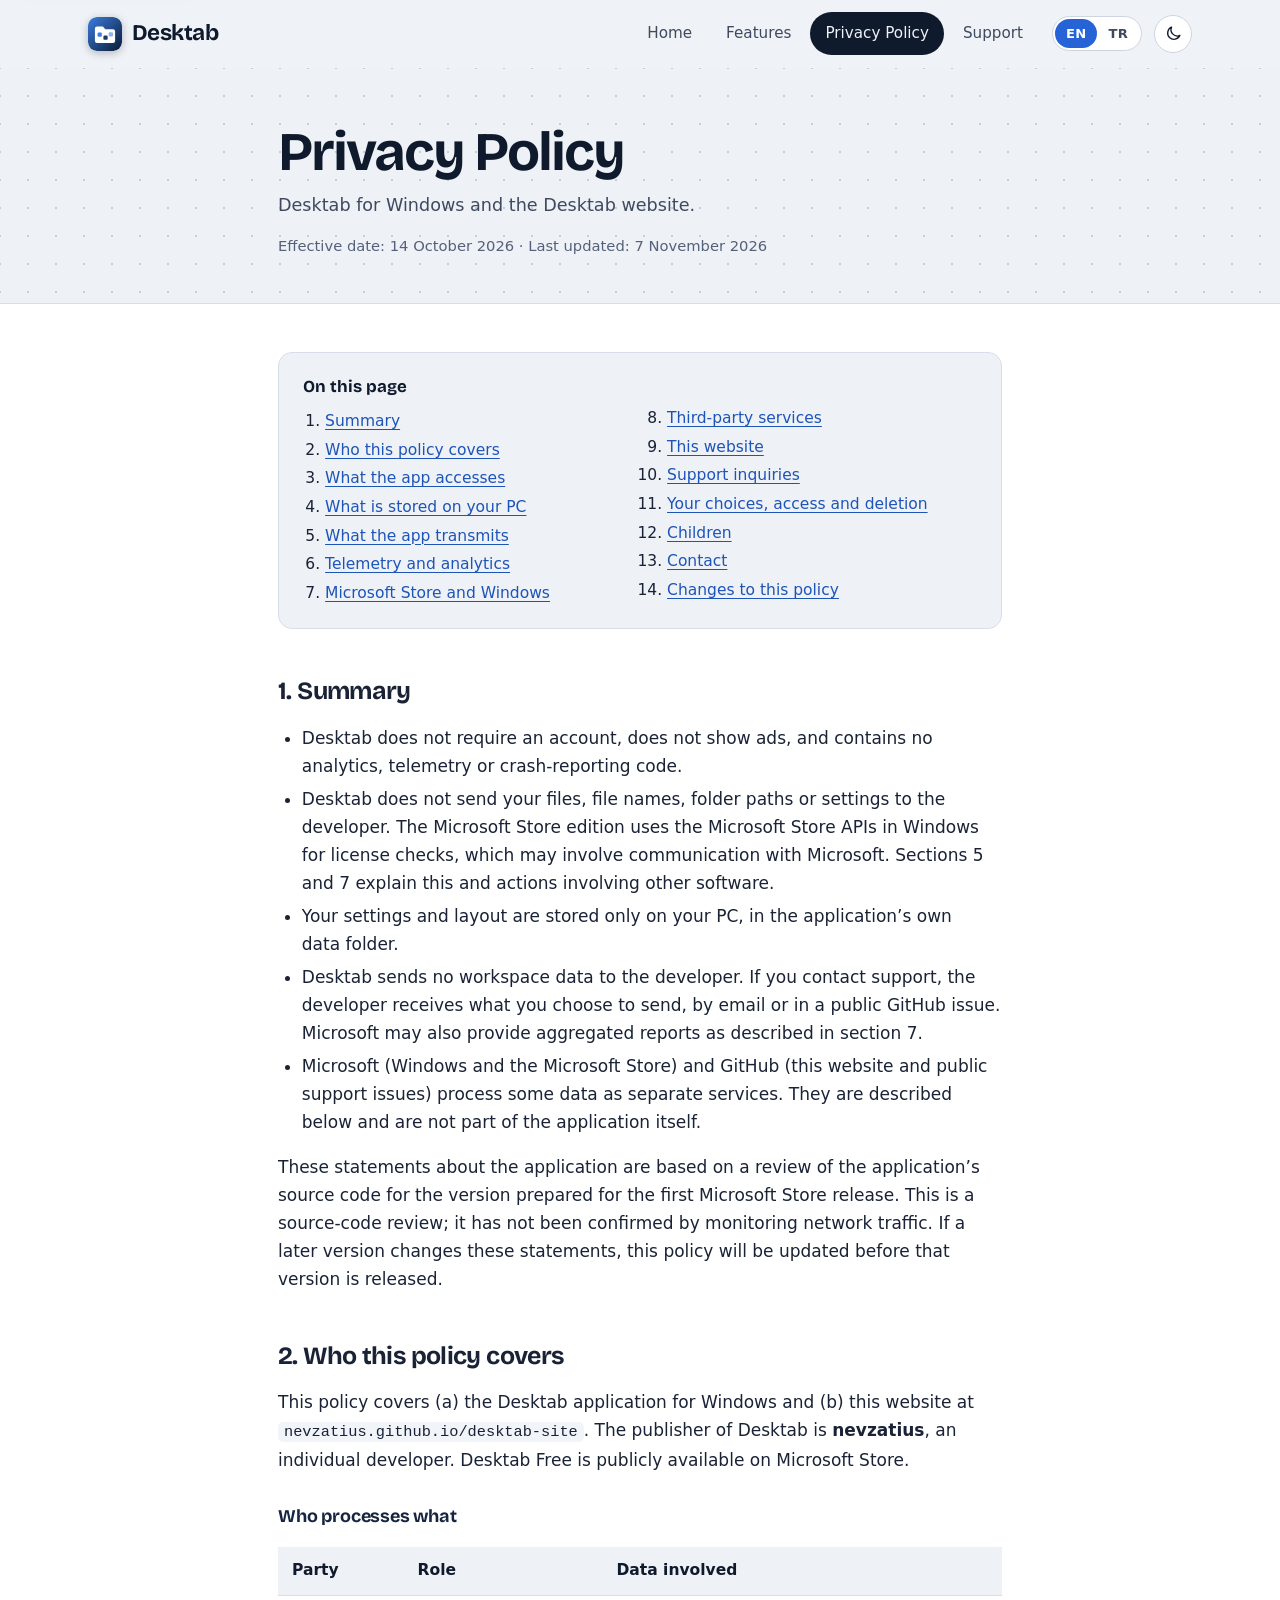
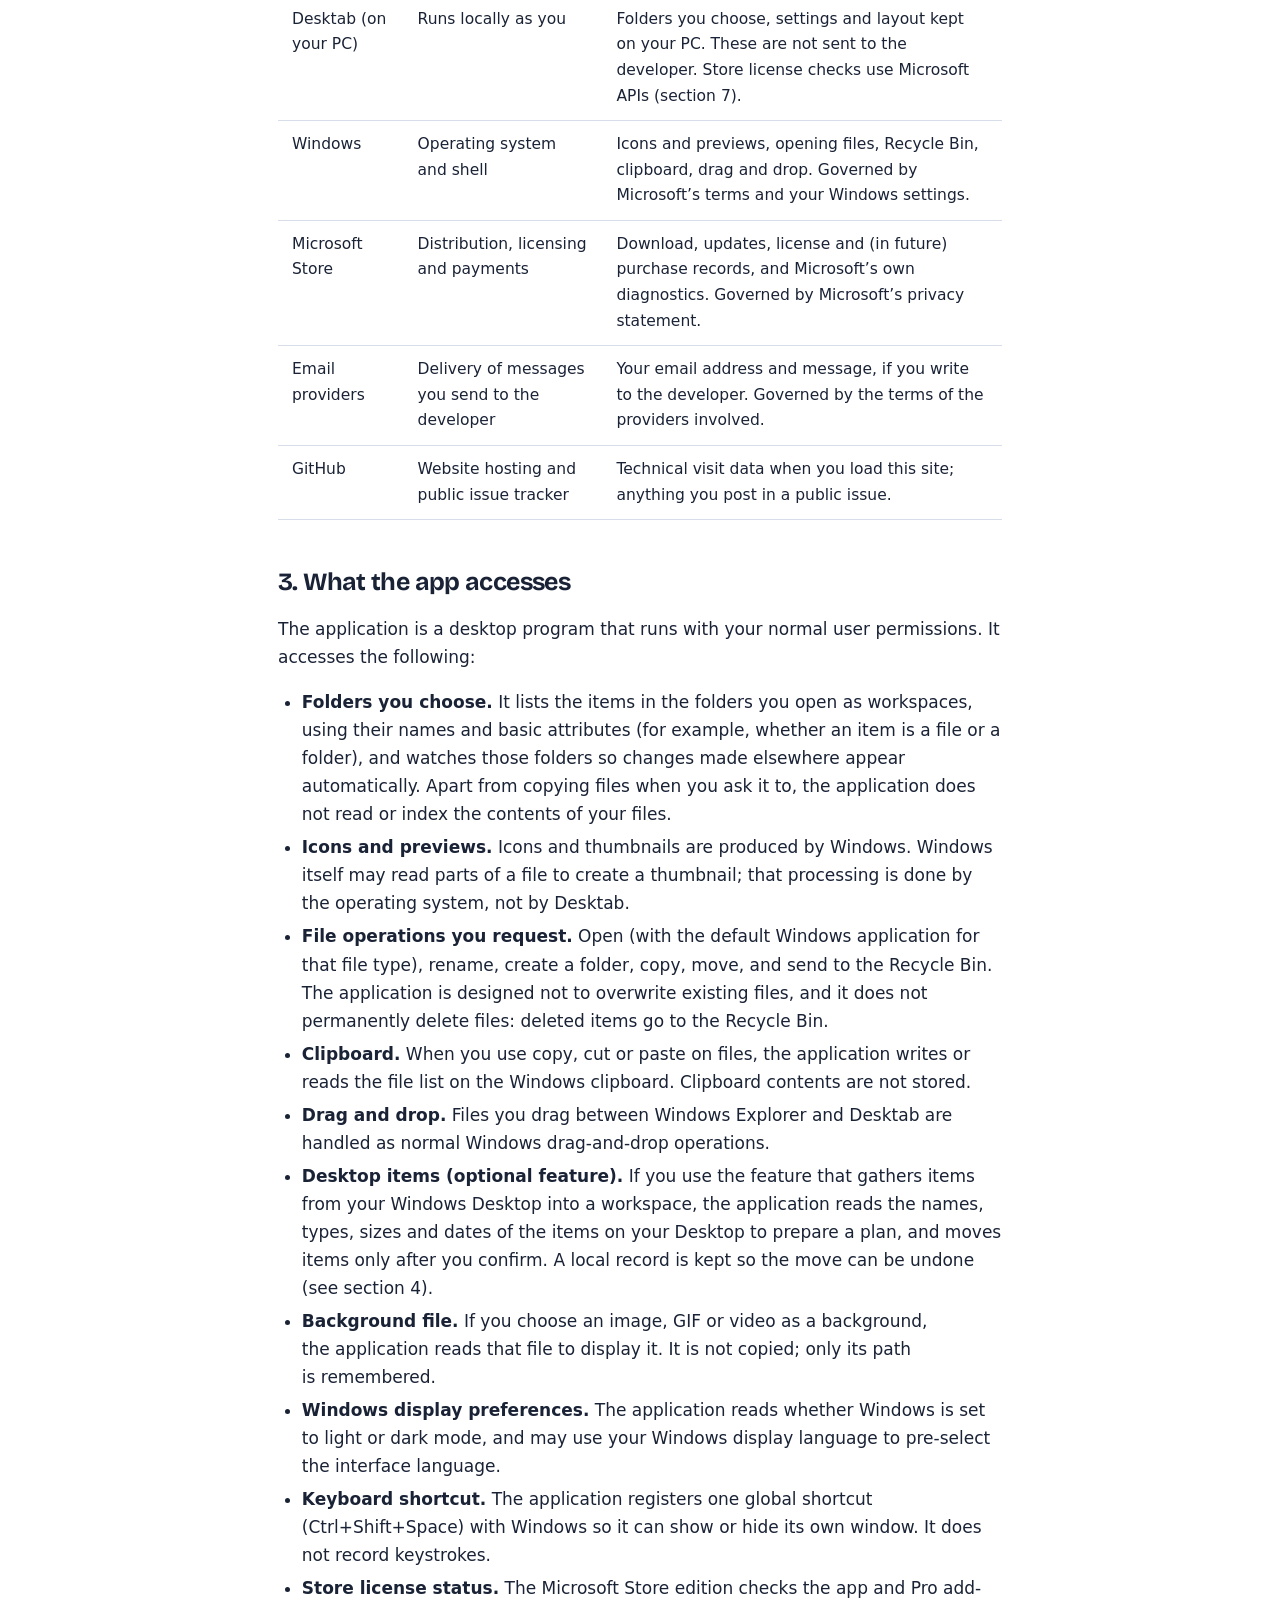
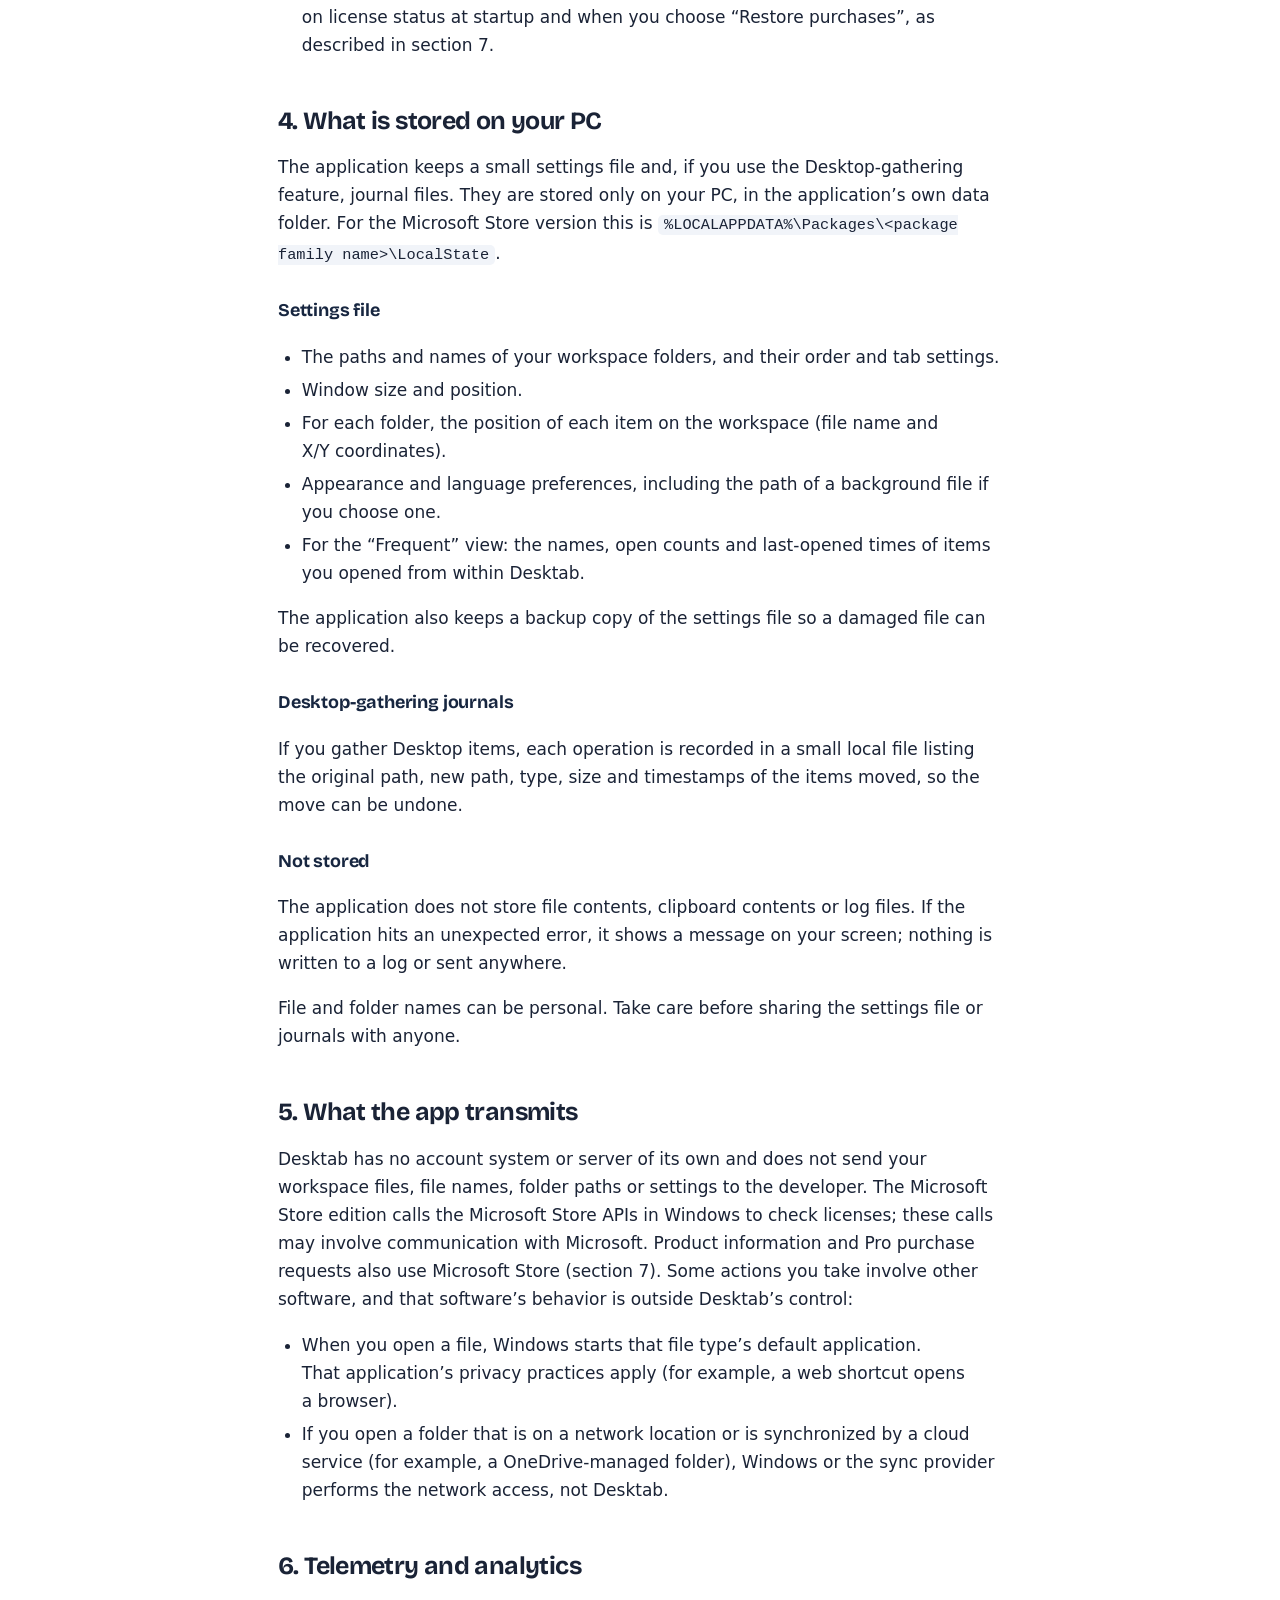
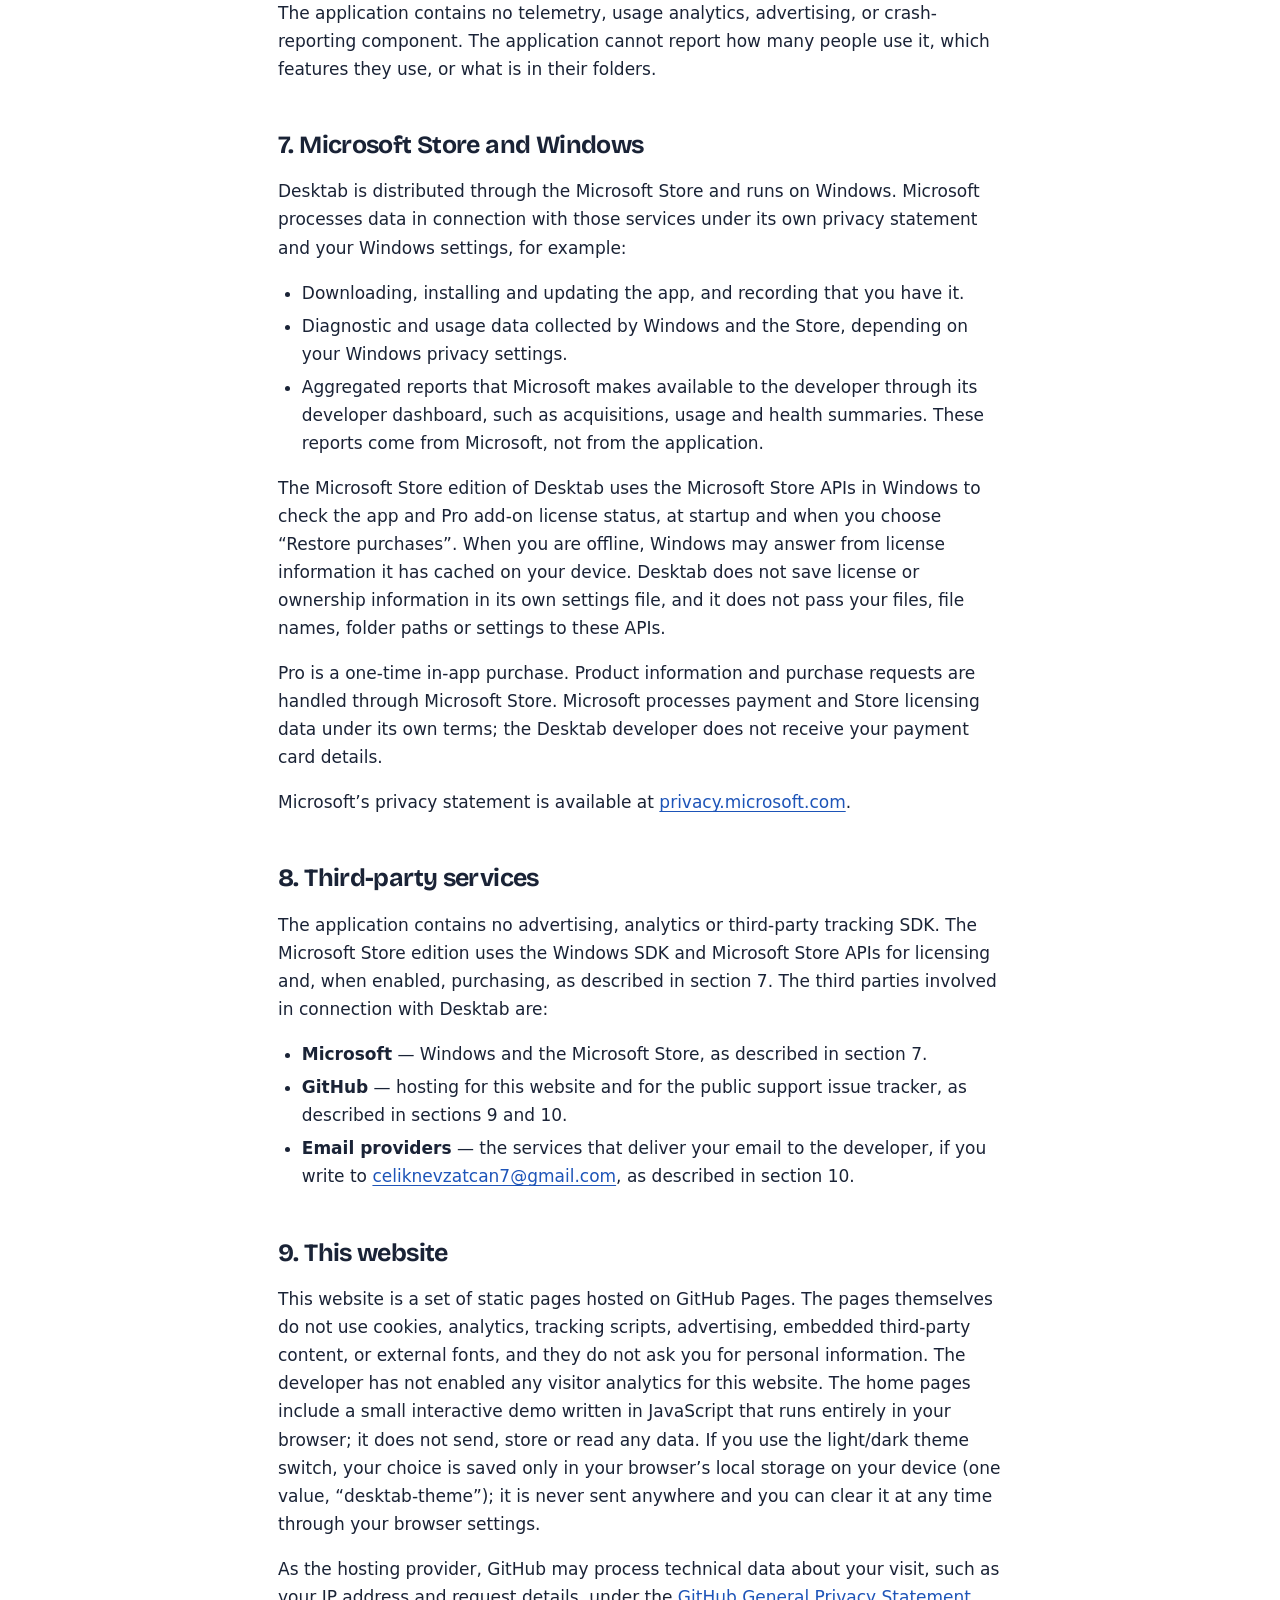
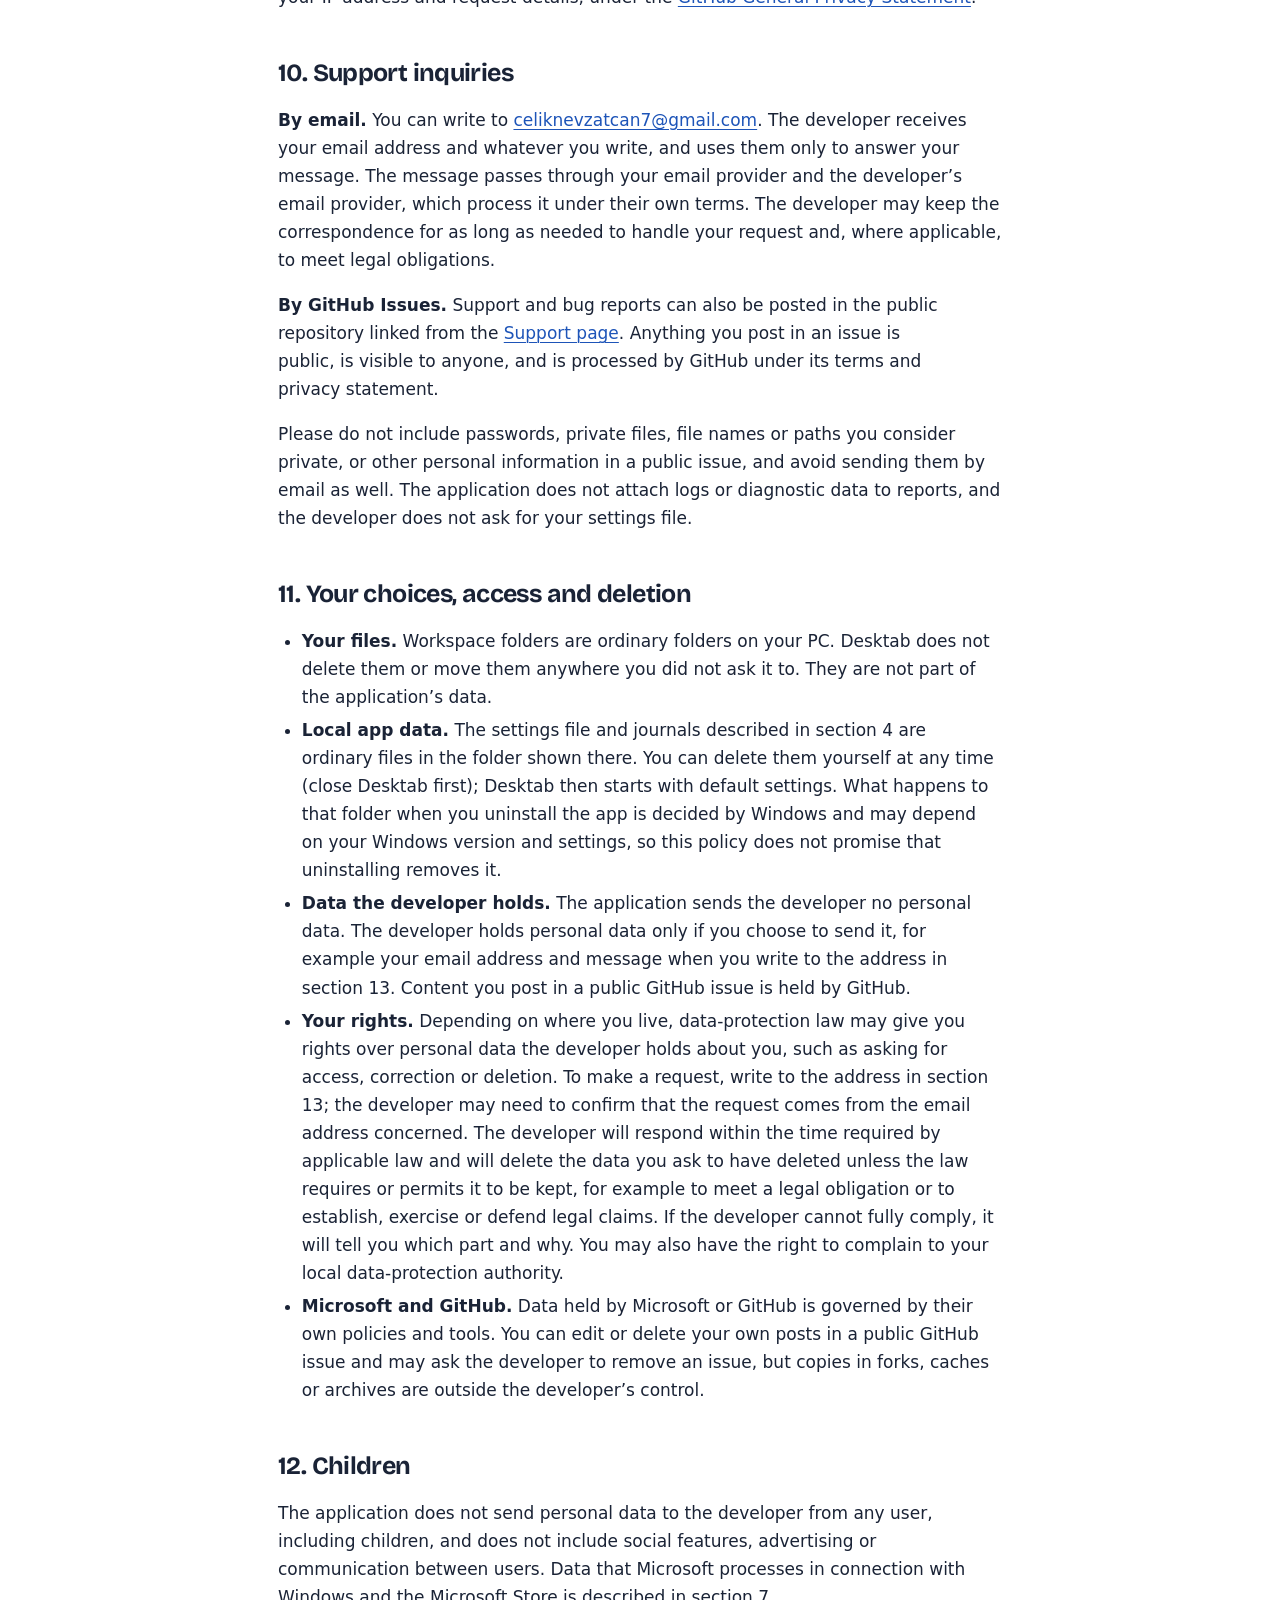
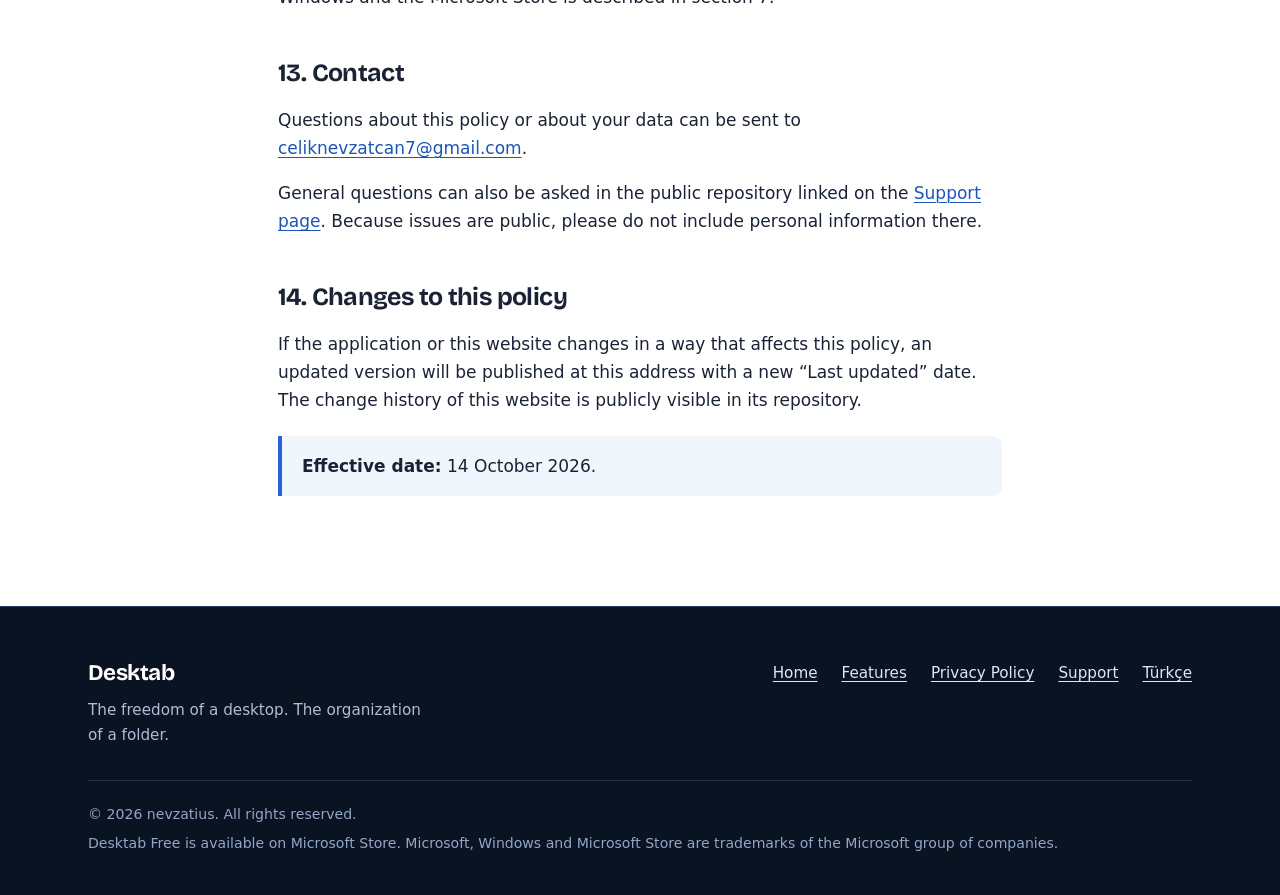
==== commit 80a98d09: "Add light/dark theme switch, center features layout, Pro now purchasable Co-Authored-By: Claude Sonn" ====
--- a/docs/privacy/index.html
+++ b/docs/privacy/index.html
@@ -21,7 +21,8 @@
   <meta name="theme-color" content="#eef1f6">
   <link rel="icon" type="image/svg+xml" href="../assets/images/favicon.svg">
   <link rel="preload" href="../assets/fonts/bricolage-grotesque-latin-wght-normal.woff2" as="font" type="font/woff2" crossorigin>
-  <link rel="stylesheet" href="../assets/styles.css?v=20261107-studio">
+  <script src="../assets/theme.js?v=20261107-theme"></script>
+  <link rel="stylesheet" href="../assets/styles.css?v=20261107-theme">
 </head>
 <body>
   <a class="skip-link" href="#main">Skip to content</a>
@@ -40,6 +41,7 @@
           <span lang="en" aria-current="true">EN</span>
           <a href="tr/" lang="tr" hreflang="tr" aria-label="Türkçe">TR</a>
         </div>
+          <button type="button" class="theme-toggle" id="theme-toggle" aria-pressed="false" aria-label="Switch to dark theme"><svg class="i-moon" viewBox="0 0 24 24" aria-hidden="true" focusable="false"><path d="M20 14.5A8 8 0 0 1 9.5 4a8 8 0 1 0 10.5 10.5z"/></svg><svg class="i-sun" viewBox="0 0 24 24" aria-hidden="true" focusable="false"><circle cx="12" cy="12" r="4"/><path d="M12 2.5v2.2M12 19.3v2.2M4.2 4.2l1.6 1.6M18.2 18.2l1.6 1.6M2.5 12h2.2M19.3 12h2.2M4.2 19.8l1.6-1.6M18.2 5.8l1.6-1.6"/></svg></button>
       </nav>
     </div>
   </header>
@@ -49,7 +51,7 @@
       <div class="container narrow">
         <h1>Privacy Policy</h1>
         <p>Desktab for Windows and the Desktab website.</p>
-        <p class="meta">Effective date: 14 October 2026 · Last updated: 16 October 2026</p>
+        <p class="meta">Effective date: 14 October 2026 · Last updated: 7 November 2026</p>
       </div>
     </div>
 
@@ -138,7 +140,7 @@
         <p>File and folder names can be personal. Take care before sharing the settings file or journals with anyone.</p>
 
         <h2 id="transmit">5. What the app transmits</h2>
-        <p>Desktab has no account system or server of its own and does not send your workspace files, file names, folder paths or settings to the developer. The Microsoft Store edition calls the Microsoft Store APIs in Windows to check licenses; these calls may involve communication with Microsoft. When Pro purchasing is enabled (it is not enabled in the initial Free release), product information and purchase requests also use Microsoft Store (section 7). Some actions you take involve other software, and that software’s behavior is outside Desktab’s control:</p>
+        <p>Desktab has no account system or server of its own and does not send your workspace files, file names, folder paths or settings to the developer. The Microsoft Store edition calls the Microsoft Store APIs in Windows to check licenses; these calls may involve communication with Microsoft. Product information and Pro purchase requests also use Microsoft Store (section 7). Some actions you take involve other software, and that software’s behavior is outside Desktab’s control:</p>
         <ul>
           <li>When you open a file, Windows starts that file type’s default application. That application’s privacy practices apply (for example, a web shortcut opens a browser).</li>
           <li>If you open a folder that is on a network location or is synchronized by a cloud service (for example, a OneDrive-managed folder), Windows or the sync provider performs the network access, not Desktab.</li>
@@ -155,7 +157,7 @@
           <li>Aggregated reports that Microsoft makes available to the developer through its developer dashboard, such as acquisitions, usage and health summaries. These reports come from Microsoft, not from the application.</li>
         </ul>
         <p>The Microsoft Store edition of Desktab uses the Microsoft Store APIs in Windows to check the app and Pro add-on license status, at startup and when you choose “Restore purchases”. When you are offline, Windows may answer from license information it has cached on your device. Desktab does not save license or ownership information in its own settings file, and it does not pass your files, file names, folder paths or settings to these APIs.</p>
-        <p>Pro is planned as a one-time in-app purchase. In the initial Free release, Pro purchasing is disabled and the app does not offer a purchase action. When Pro purchasing is enabled, product information and purchase requests are handled through Microsoft Store. Microsoft processes payment and Store licensing data under its own terms; the Desktab developer does not receive your payment card details. This policy will be reviewed, and updated if needed, before Pro purchasing is enabled.</p>
+        <p>Pro is a one-time in-app purchase. Product information and purchase requests are handled through Microsoft Store. Microsoft processes payment and Store licensing data under its own terms; the Desktab developer does not receive your payment card details.</p>
         <p>Microsoft’s privacy statement is available at <a href="https://privacy.microsoft.com/">privacy.microsoft.com</a>.</p>
 
         <h2 id="third">8. Third-party services</h2>
@@ -167,7 +169,7 @@
         </ul>
 
         <h2 id="website">9. This website</h2>
-        <p>This website is a set of static pages hosted on GitHub Pages. The pages themselves do not use cookies, analytics, tracking scripts, advertising, embedded third-party content, or external fonts, and they do not ask you for personal information. The developer has not enabled any visitor analytics for this website. The home pages include a small interactive demo written in JavaScript that runs entirely in your browser; it does not send, store or read any data.</p>
+        <p>This website is a set of static pages hosted on GitHub Pages. The pages themselves do not use cookies, analytics, tracking scripts, advertising, embedded third-party content, or external fonts, and they do not ask you for personal information. The developer has not enabled any visitor analytics for this website. The home pages include a small interactive demo written in JavaScript that runs entirely in your browser; it does not send, store or read any data. If you use the light/dark theme switch, your choice is saved only in your browser’s local storage on your device (one value, “desktab-theme”); it is never sent anywhere and you can clear it at any time through your browser settings.</p>
         <p>As the hosting provider, GitHub may process technical data about your visit, such as your IP address and request details, under the <a href="https://docs.github.com/en/site-policy/privacy-policies/github-general-privacy-statement">GitHub General Privacy Statement</a>.</p>
 
         <h2 id="support">10. Support inquiries</h2>
--- a/docs/assets/styles.css
+++ b/docs/assets/styles.css
@@ -63,6 +63,24 @@
   --white: #ffffff;
   --link: #1d54b8;
 
+  /* Theme-dependent roles */
+  --header-bg: rgba(238, 241, 246, 0.9);
+  --btn: var(--blue);
+  --btn-hover: var(--blue-hover);
+  --deep: #0f1a2d;            /* dark "window" blocks (stay dark in both themes) */
+  --deep-line: #243a5e;
+  --foot: #0a1322;
+  --seg-on: #172640;
+  --plan-free-line: #cfdcf3;
+  --folder-fg: #a86a00;
+  --folder-bg: #fff4d9;
+  --folder-line: #f2d78f;
+  --img-line: #bcd1f6;
+  --badge-bg: #d4f1df;
+  --badge-fg: #0d5a2e;
+  --warn-bg: #fff6e6;
+  --warn-line: #b26a00;
+
   --radius: 14px;
   --radius-sm: 9px;
   --shadow: 0 1px 2px rgba(15, 26, 45, 0.06), 0 6px 18px rgba(15, 26, 45, 0.07);
@@ -71,6 +89,52 @@
   --display: "Bricolage Grotesque", "Segoe UI Variable Display", "Segoe UI", system-ui, sans-serif;
   --font: "Segoe UI Variable Text", "Segoe UI", system-ui, -apple-system, "Helvetica Neue", Arial, sans-serif;
   --mono: "Cascadia Mono", Consolas, "SFMono-Regular", Menlo, monospace;
+}
+
+/* Dark theme: set by assets/theme.js (data-theme on <html>), which follows the system until the visitor chooses. */
+:root[data-theme="dark"] {
+  --desk: #0b1220;
+  --desk-2: #172238;
+  --paper: #111a2d;
+  --dot: #223049;
+  --line: #243350;
+
+  --ink: #eaf0fb;
+  --ink-2: #c9d6ee;
+  --ink-3: #aebfe0;
+  --text: #dbe3f2;
+  --text-2: #b0bcd2;
+  --text-3: #8f9cb6;
+
+  --blue: #6ea2ee;
+  --blue-hover: #8db4f0;
+  --blue-soft: #1c2e50;
+  --blue-wash: #13213b;
+  --sky: #9dbdf2;
+
+  --gray-300: #2f3f5e;
+  --gray-100: #18233a;
+  --white: #111a2d;
+  --link: #8db4f0;
+
+  --shadow: 0 1px 2px rgba(0, 0, 0, 0.4), 0 6px 18px rgba(0, 0, 0, 0.35);
+  --header-bg: rgba(11, 18, 32, 0.88);
+  --btn: #2f6bd6;
+  --btn-hover: #3f7be6;
+  --deep: #18263f;
+  --deep-line: #2c4468;
+  --foot: #070c17;
+  --seg-on: #3566c4;
+  --plan-free-line: #263a5f;
+  --folder-fg: #f0b13a;
+  --folder-bg: #3a2d12;
+  --folder-line: #5c4720;
+  --img-line: #2b4478;
+  --badge-bg: #14452b;
+  --badge-fg: #8ee3b2;
+  --warn-bg: #33270f;
+  --warn-line: #f0b13a;
+  color-scheme: dark;
 }
 
 *, *::before, *::after { box-sizing: border-box; }
@@ -144,7 +208,7 @@
   position: sticky;
   top: 0;
   z-index: 50;
-  background: rgba(238, 241, 246, 0.9);
+  background: var(--header-bg);
   -webkit-backdrop-filter: saturate(1.4) blur(14px);
   backdrop-filter: saturate(1.4) blur(14px);
   border-bottom: 1px solid transparent;
@@ -191,7 +255,7 @@
   transition: background-color 0.15s ease, color 0.15s ease;
 }
 .site-nav a:hover { background: var(--desk-2); color: var(--ink); }
-.site-nav a[aria-current="page"] { background: var(--ink); color: #fff; }
+.site-nav a[aria-current="page"] { background: var(--ink); color: var(--desk); }
 
 .lang-switch {
   display: inline-flex;
@@ -209,9 +273,29 @@
   letter-spacing: 0.02em;
   text-decoration: none;
 }
-.lang-switch span { background: var(--blue); color: #fff; }
+.lang-switch span { background: var(--btn); color: #fff; }
 .lang-switch a { color: var(--text-2); padding: 4px 11px; }
 .lang-switch a:hover { background: var(--desk-2); color: var(--ink); }
+
+.theme-toggle {
+  display: inline-grid;
+  place-items: center;
+  width: 38px;
+  height: 38px;
+  margin-left: 2px;
+  padding: 0;
+  border: 1px solid var(--gray-300);
+  border-radius: 999px;
+  background: var(--paper);
+  color: var(--ink);
+  cursor: pointer;
+  transition: background-color 0.15s ease, border-color 0.15s ease;
+}
+.theme-toggle:hover { background: var(--desk-2); border-color: var(--text-3); }
+.theme-toggle svg { width: 19px; height: 19px; fill: none; stroke: currentColor; stroke-width: 1.7; stroke-linecap: round; stroke-linejoin: round; }
+.theme-toggle .i-sun { display: none; }
+:root[data-theme="dark"] .theme-toggle .i-sun { display: block; }
+:root[data-theme="dark"] .theme-toggle .i-moon { display: none; }
 
 /* ---------- Hero: the desk ---------- */
 
@@ -285,12 +369,12 @@
   transition: background-color 0.15s ease, color 0.15s ease, border-color 0.15s ease, transform 0.15s var(--ease), box-shadow 0.15s ease;
 }
 .btn:active { transform: translateY(1px) scale(0.985); }
-.btn-primary { background: var(--blue); color: #fff; box-shadow: 0 1px 0 rgba(255, 255, 255, 0.18) inset, 0 6px 16px rgba(37, 99, 214, 0.28); }
-.btn-primary:hover { background: var(--blue-hover); color: #fff; box-shadow: 0 1px 0 rgba(255, 255, 255, 0.18) inset, 0 8px 20px rgba(37, 99, 214, 0.34); }
+.btn-primary { background: var(--btn); color: #fff; box-shadow: 0 1px 0 rgba(255, 255, 255, 0.18) inset, 0 6px 16px rgba(37, 99, 214, 0.28); }
+.btn-primary:hover { background: var(--btn-hover); color: #fff; box-shadow: 0 1px 0 rgba(255, 255, 255, 0.18) inset, 0 8px 20px rgba(37, 99, 214, 0.34); }
 .btn-secondary { border-color: var(--gray-300); background: var(--paper); color: var(--ink); }
 .btn-secondary:hover { border-color: var(--ink); color: var(--ink); }
-.btn-light { background: var(--ink-2); color: #fff; }
-.btn-light:hover { background: var(--ink-3); color: #fff; }
+.btn-light { background: var(--deep); color: #fff; }
+.btn-light:hover { background: var(--deep-line); color: #fff; }
 .status-note { margin: 20px 0 0; max-width: 34em; color: var(--text-3); font-size: 0.92rem; }
 
 /* Hero stage: screenshot plus icons that land on the grid once, on load */
@@ -312,8 +396,8 @@
   animation: icon-land 0.9s var(--ease) var(--d, 0s) forwards;
 }
 .desk-icon svg { width: 28px; height: 28px; fill: none; stroke: currentColor; stroke-width: 1.6; stroke-linecap: round; stroke-linejoin: round; }
-.desk-icon.folder { color: #a86a00; background: #fff4d9; border-color: #f2d78f; }
-.desk-icon.img { color: var(--blue); background: var(--blue-soft); border-color: #bcd1f6; }
+.desk-icon.folder { color: var(--folder-fg); background: var(--folder-bg); border-color: var(--folder-line); }
+.desk-icon.img { color: var(--blue); background: var(--blue-soft); border-color: var(--img-line); }
 .desk-icon:nth-child(1) { left: -34px; top: -22px; --fx: -30px; --fy: -40px; --fr: -18deg; --d: 0.15s; }
 .desk-icon:nth-child(2) { right: -18px; top: -30px; --fx: 36px; --fy: -34px; --fr: 16deg; --d: 0.3s; }
 .desk-icon:nth-child(3) { left: -40px; bottom: 56px; --fx: -44px; --fy: 20px; --fr: 12deg; --d: 0.45s; }
@@ -331,7 +415,7 @@
   border-radius: var(--radius);
   border: 1px solid rgba(15, 26, 45, 0.16);
   box-shadow: 0 2px 4px rgba(15, 26, 45, 0.06), 0 24px 56px rgba(15, 26, 45, 0.22);
-  background: var(--ink-2);
+  background: #172640;
 }
 .shot-frame img { display: block; width: 100%; height: auto; }
 .shot-link { display: block; cursor: zoom-in; }
@@ -405,7 +489,7 @@
   margin: 0;
   padding: 28px 30px;
   border-radius: var(--radius);
-  background: var(--ink);
+  background: var(--deep);
   color: #e8eefb;
   font-family: var(--display);
   font-size: clamp(1.25rem, 2.2vw, 1.55rem);
@@ -424,30 +508,43 @@
   background: var(--amber);
 }
 
-/* Features: sticky title on the left, ruled list on the right (not a card grid) */
+/* Features: the question sits in the middle, the six answers are placed around it */
 #features .container {
   display: grid;
-  grid-template-columns: minmax(0, 0.8fr) minmax(0, 1.4fr);
-  column-gap: 72px;
-  align-items: start;
-}
-#features h2, #features .section-intro { grid-column: 1; }
-#features .section-intro { margin-bottom: 0; align-self: start; }
-#features h2 { align-self: start; }
-#features .cards { grid-column: 2; grid-row: 1 / span 3; }
-#features { --x: 0; }
-#features .container { grid-template-rows: auto auto 1fr; }
-.cards { display: block; margin: 0; padding: 0; list-style: none; border-top: 1px solid var(--line); }
-.card {
-  display: grid;
-  grid-template-columns: 44px minmax(0, 1fr);
-  column-gap: 20px;
-  padding: 26px 0;
-  border-bottom: 1px solid var(--line);
-}
-.card .icon-box { grid-row: 1 / span 2; margin: 2px 0 0; background: var(--paper); border: 1px solid var(--line); }
-.card h3 { margin: 0 0 6px; font-size: 1.28rem; font-weight: 650; line-height: 1.25; letter-spacing: -0.02em; color: var(--ink); }
-.card p { margin: 0; max-width: 36em; color: var(--text-2); font-size: 1rem; }
+  grid-template-columns: minmax(0, 1fr) minmax(0, 0.85fr) minmax(0, 1fr);
+  grid-template-rows: repeat(3, auto);
+  column-gap: 48px;
+  align-items: stretch;
+}
+.features-head {
+  grid-column: 2;
+  grid-row: 1 / span 3;
+  align-self: center;
+  position: relative;
+  padding: 36px 8px;
+  text-align: center;
+}
+.features-head::before { /* a small stack of "icons" above the title, echoing the desk */
+  content: "";
+  display: block;
+  width: 54px;
+  height: 10px;
+  margin: 0 auto 22px;
+  border-radius: 7px 7px 0 0;
+  background: var(--amber);
+}
+#features h2 { margin-bottom: 16px; font-size: clamp(2rem, 3.6vw, 2.9rem); }
+#features .section-intro { margin: 0 auto; max-width: 20em; }
+.cards { display: contents; margin: 0; padding: 0; list-style: none; }
+.card { padding: 26px 0; border-top: 1px solid var(--line); }
+.card:nth-child(-n+3) { grid-column: 1; }
+.card:nth-child(n+4) { grid-column: 3; }
+.card:nth-child(1), .card:nth-child(4) { grid-row: 1; }
+.card:nth-child(2), .card:nth-child(5) { grid-row: 2; }
+.card:nth-child(3), .card:nth-child(6) { grid-row: 3; }
+.card .icon-box { margin: 0 0 14px; background: var(--paper); border: 1px solid var(--line); }
+.card h3 { margin: 0 0 6px; font-size: 1.22rem; font-weight: 650; line-height: 1.25; letter-spacing: -0.02em; color: var(--ink); }
+.card p { margin: 0; color: var(--text-2); font-size: 0.99rem; }
 
 .chips { display: flex; flex-wrap: wrap; gap: 10px; margin: 0 0 24px; padding: 0; list-style: none; }
 .chips li { padding: 8px 16px; border: 1px solid var(--gray-300); border-radius: 999px; background: var(--paper); color: var(--ink-2); font-size: 0.95rem; font-weight: 500; }
@@ -461,16 +558,16 @@
   border-radius: 18px;
   background: var(--paper);
 }
-.plan:not(.pro) { background: var(--blue-wash); border-color: #cfdcf3; }
-.plan.pro { border-color: var(--ink-3); background: var(--ink); color: #d6e0f3; }
+.plan:not(.pro) { background: var(--blue-wash); border-color: var(--plan-free-line); }
+.plan.pro { border-color: var(--deep-line); background: var(--deep); color: #d6e0f3; }
 .plan h3 { display: flex; flex-wrap: wrap; align-items: center; gap: 8px 14px; margin: 0 0 6px; font-size: 1.8rem; font-weight: 700; letter-spacing: -0.03em; color: var(--ink); }
 .plan.pro h3 { color: #fff; }
 .badge {
   display: inline-block;
   padding: 3px 11px;
   border-radius: 999px;
-  background: #d4f1df;
-  color: #0d5a2e;
+  background: var(--badge-bg);
+  color: var(--badge-fg);
   font-family: var(--font);
   font-size: 0.8rem;
   font-weight: 650;
@@ -504,13 +601,13 @@
 }
 
 /* Closing band */
-.cta-band { background: var(--ink); color: #fff; padding: 80px 0; }
+.cta-band { background: var(--deep); color: #fff; padding: 80px 0; }
 .cta-band .container { display: grid; justify-items: start; }
 .cta-band h2 { max-width: 14em; margin-bottom: 14px; color: #fff; font-size: clamp(2rem, 4.4vw, 3.3rem); }
 .cta-band p { max-width: 34em; margin: 0 0 28px; color: #b9c8e3; }
 .cta-band p a { color: #fff; }
-.cta-band .btn-primary { background: #fff; color: var(--ink); box-shadow: none; }
-.cta-band .btn-primary:hover { background: var(--blue-soft); color: var(--ink); box-shadow: none; }
+.cta-band .btn-primary { background: #fff; color: #0f1a2d; box-shadow: none; }
+.cta-band .btn-primary:hover { background: #dfe9fb; color: #0f1a2d; box-shadow: none; }
 .cta-band :focus-visible, .site-footer :focus-visible { outline-color: var(--sky); }
 
 /* ---------- Document pages (privacy, support) ---------- */
@@ -540,7 +637,7 @@
 .toc ol { margin: 0; padding-left: 1.3em; columns: 2; column-gap: 32px; }
 .toc li { margin: 3px 0; font-size: 0.97rem; break-inside: avoid; }
 .callout { margin: 22px 0; padding: 16px 20px; border-left: 4px solid var(--blue); border-radius: 0 var(--radius-sm) var(--radius-sm) 0; background: var(--blue-wash); }
-.callout.warn { border-left-color: #b26a00; background: #fff6e6; }
+.callout.warn { border-left-color: var(--warn-line); background: var(--warn-bg); }
 .callout p { margin: 0; }
 .callout p + p { margin-top: 8px; }
 
@@ -551,7 +648,7 @@
 
 /* ---------- Footer ---------- */
 
-.site-footer { background: #0a1322; color: #aebcd6; padding: 48px 0 36px; font-size: 0.95rem; border-top: 1px solid var(--ink-3); }
+.site-footer { background: var(--foot); color: #aebcd6; padding: 48px 0 36px; font-size: 0.95rem; border-top: 1px solid var(--deep-line); }
 .site-footer a { color: #dbe6fb; }
 .site-footer a:hover { color: #fff; }
 .footer-grid { display: flex; flex-wrap: wrap; justify-content: space-between; gap: 28px 48px; }
@@ -570,7 +667,13 @@
   .gallery-grid { grid-template-columns: minmax(0, 1fr); }
   .problem { grid-template-columns: minmax(0, 1fr); gap: 32px; }
   #features .container { display: block; }
-  #features .section-intro { margin-bottom: 32px; }
+  .features-head { padding: 0 0 28px; text-align: left; }
+  .features-head::before { margin-left: 0; }
+  #features .section-intro { margin: 0; max-width: 38em; }
+  .cards { display: block; }
+  .card { display: grid; grid-template-columns: 44px minmax(0, 1fr); column-gap: 20px; border-top: 0; border-bottom: 1px solid var(--line); }
+  .card:first-child { border-top: 1px solid var(--line); }
+  .card .icon-box { grid-row: 1 / span 2; margin: 2px 0 0; }
   .desk-icon:nth-child(1) { left: -8px; }
   .desk-icon:nth-child(3) { left: -10px; }
   .desk-icon:nth-child(2) { right: -6px; }
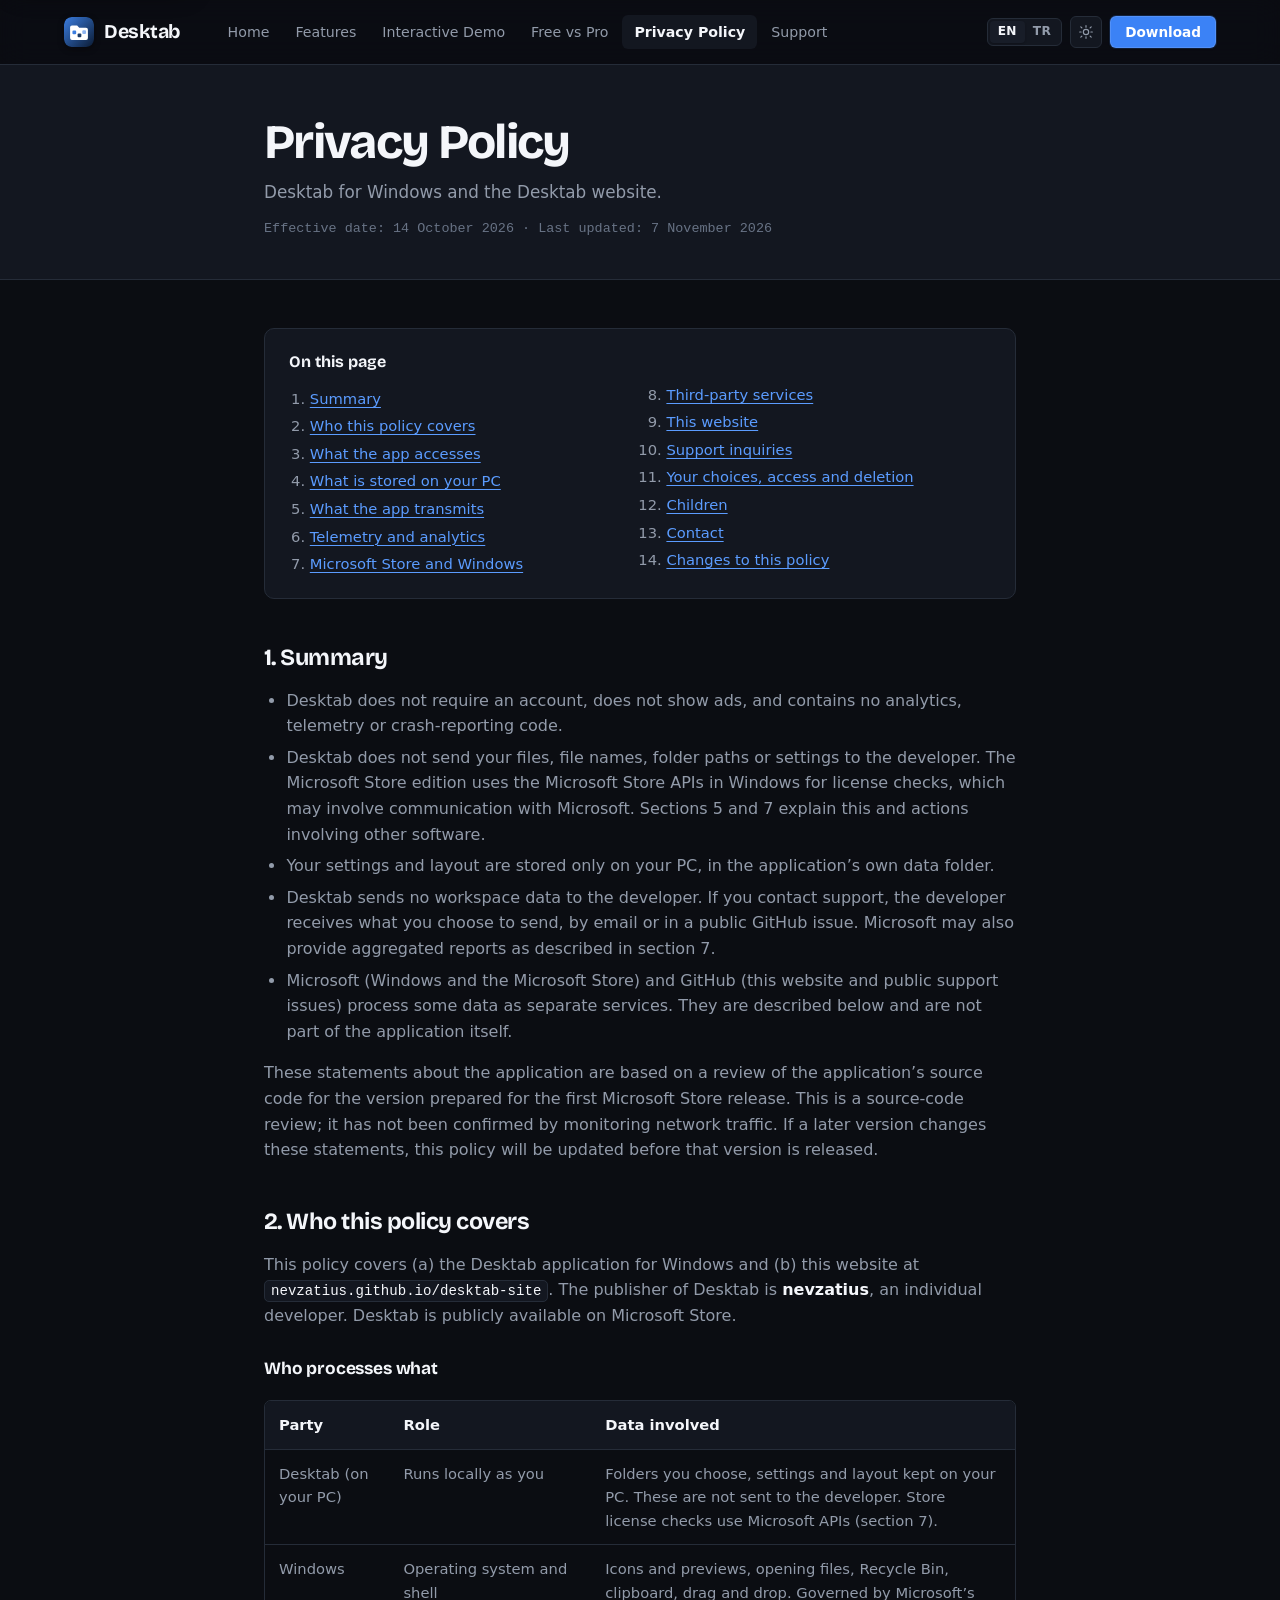
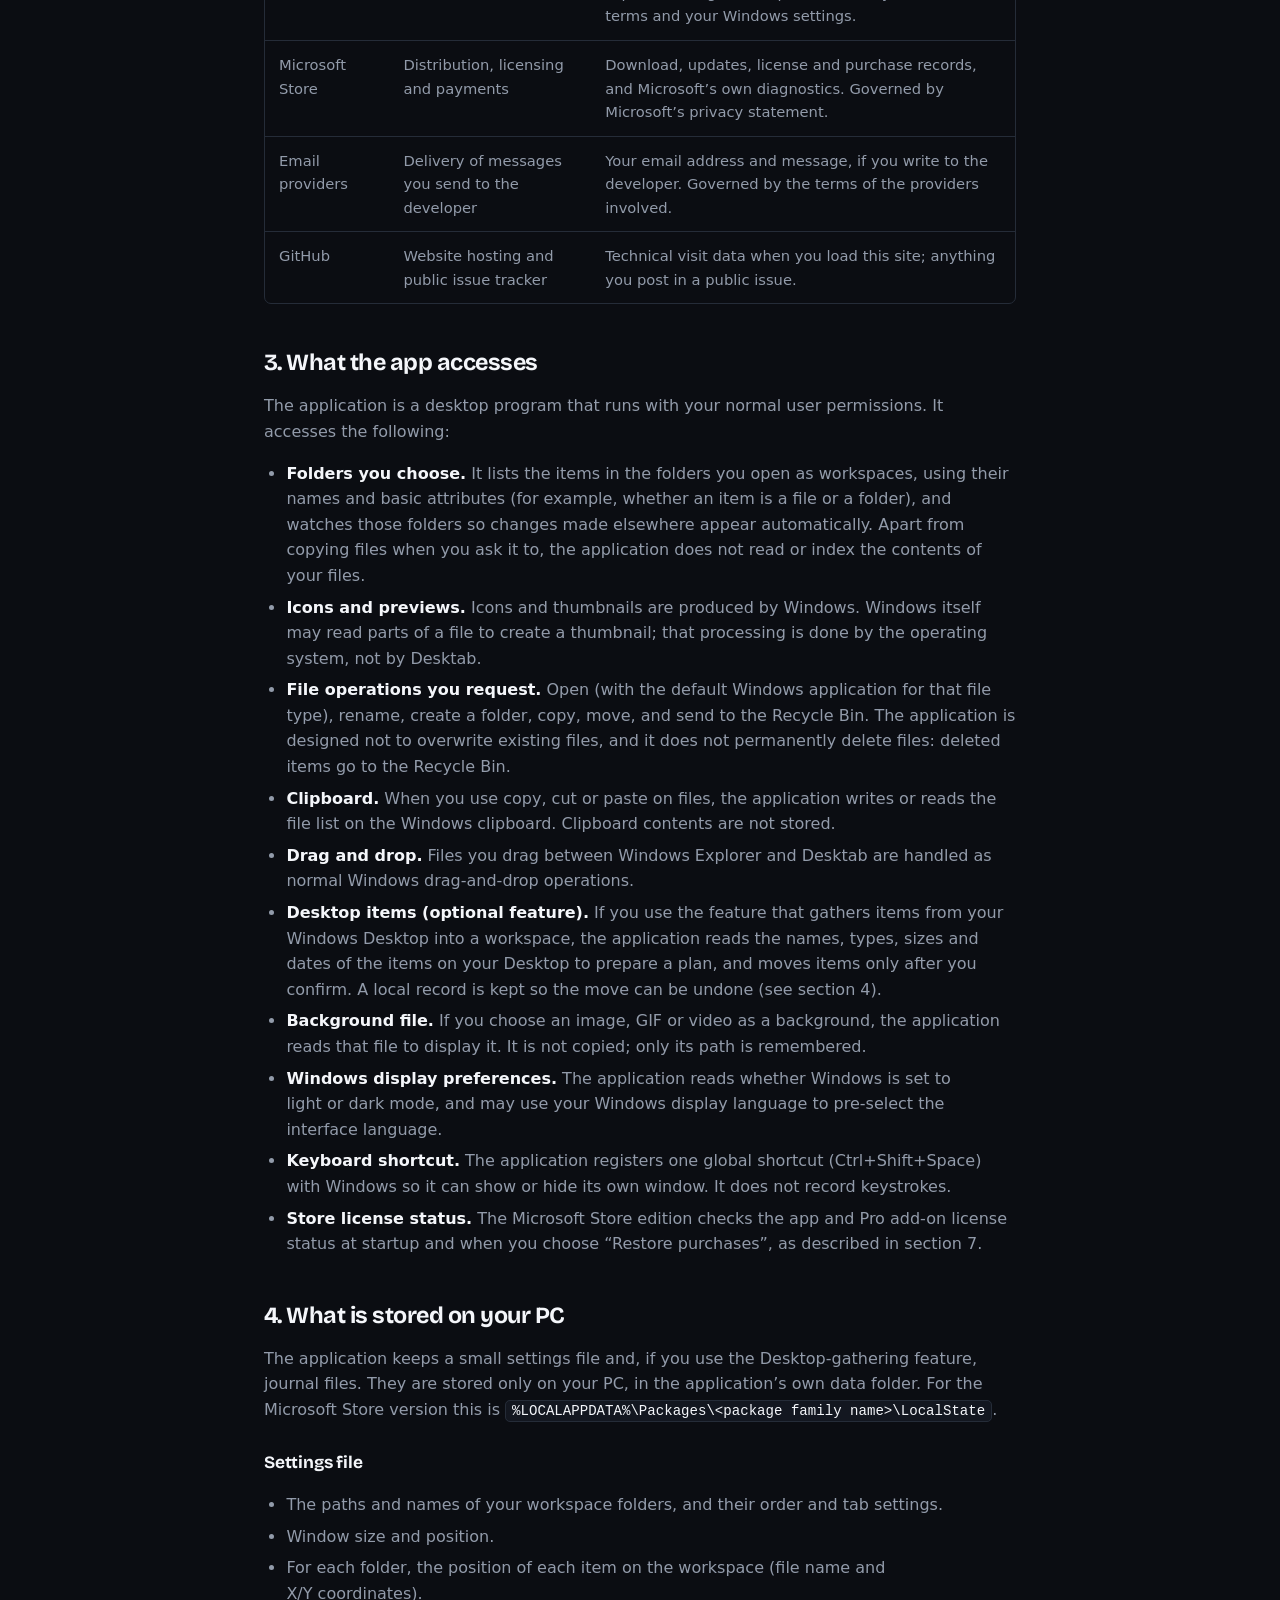
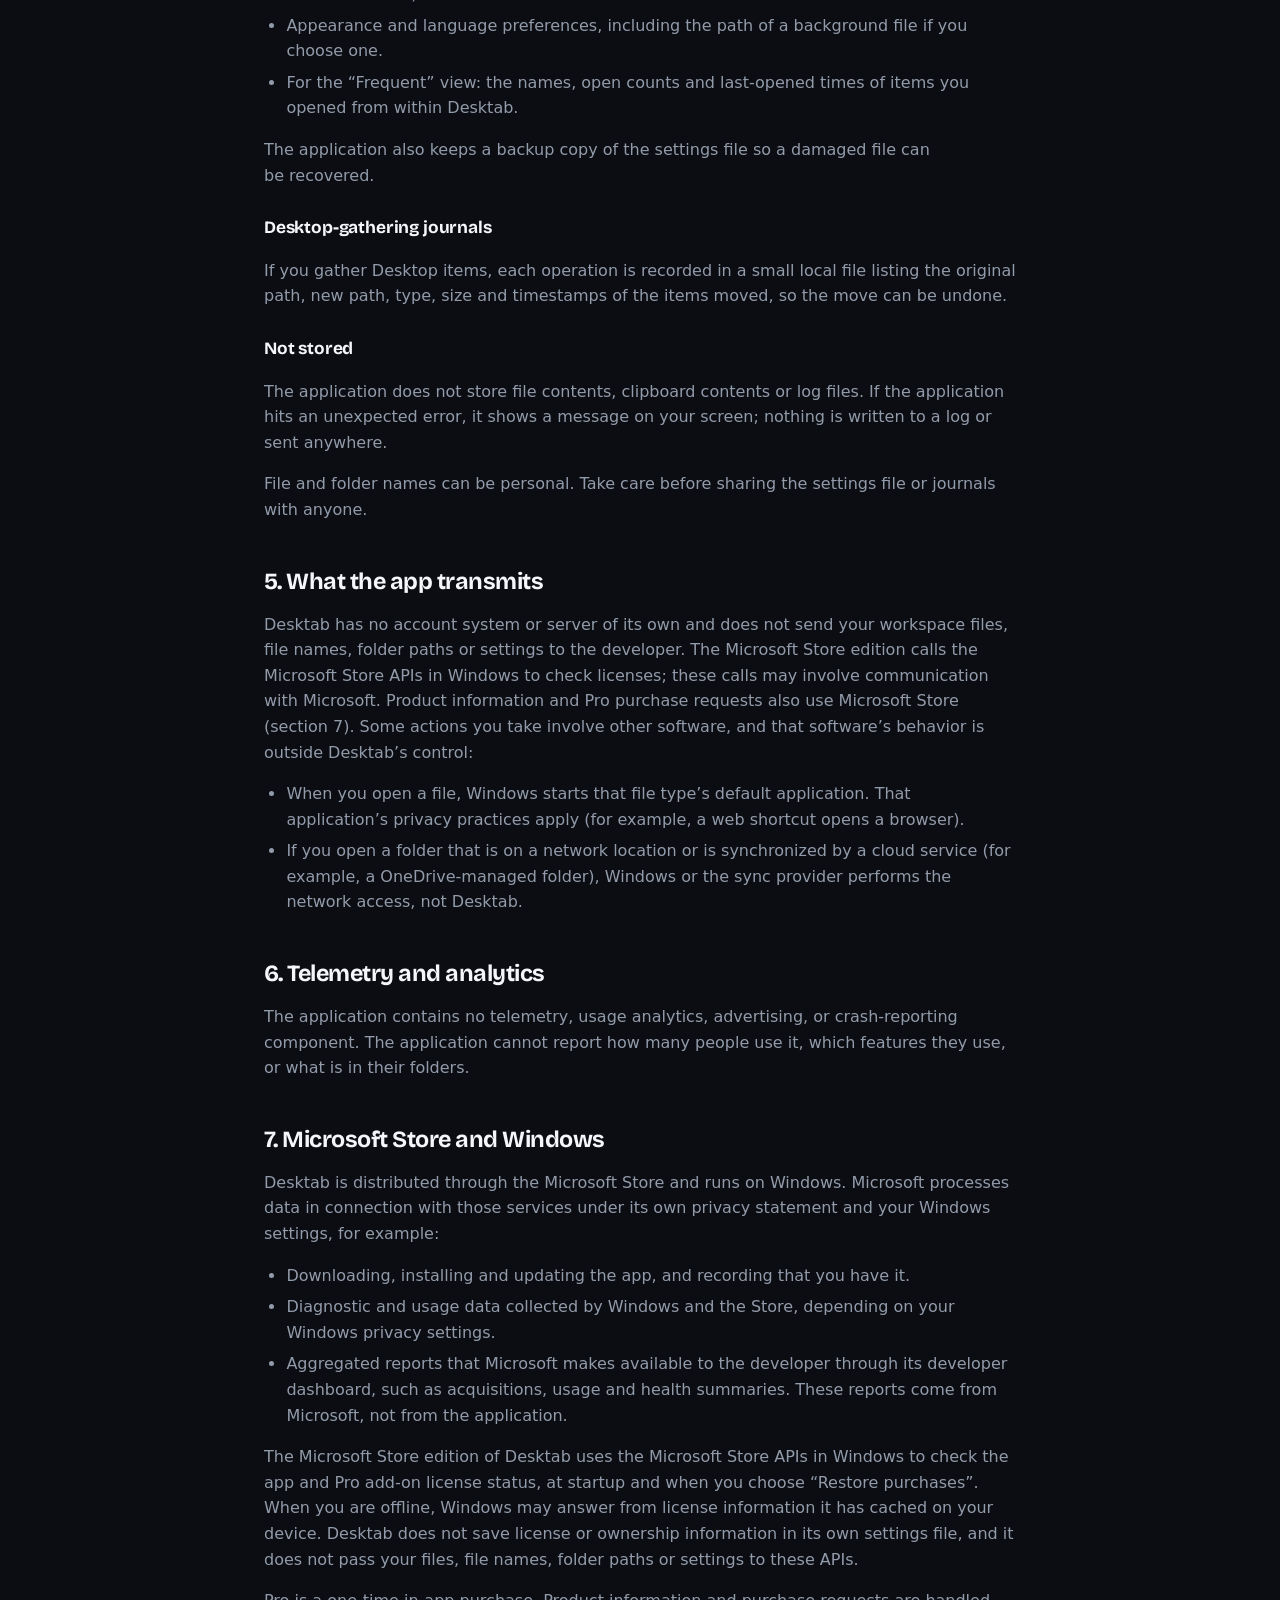
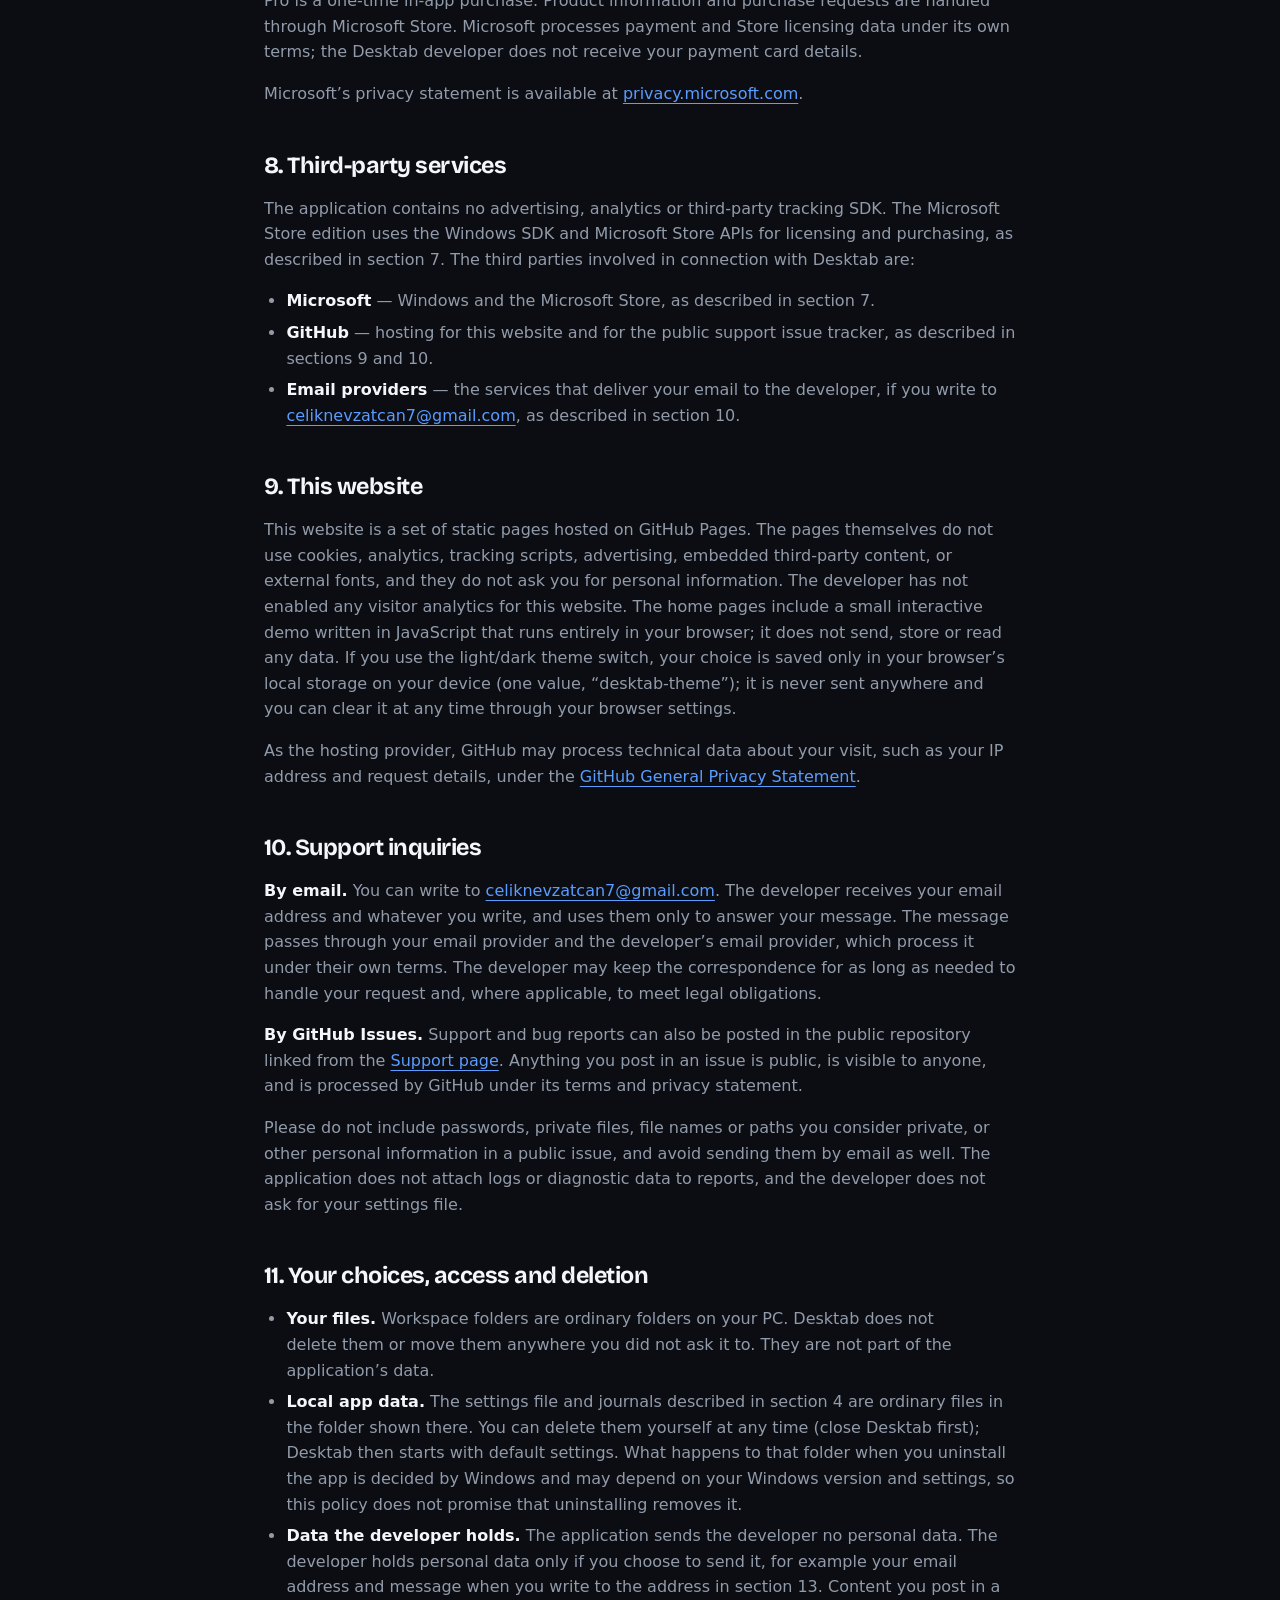
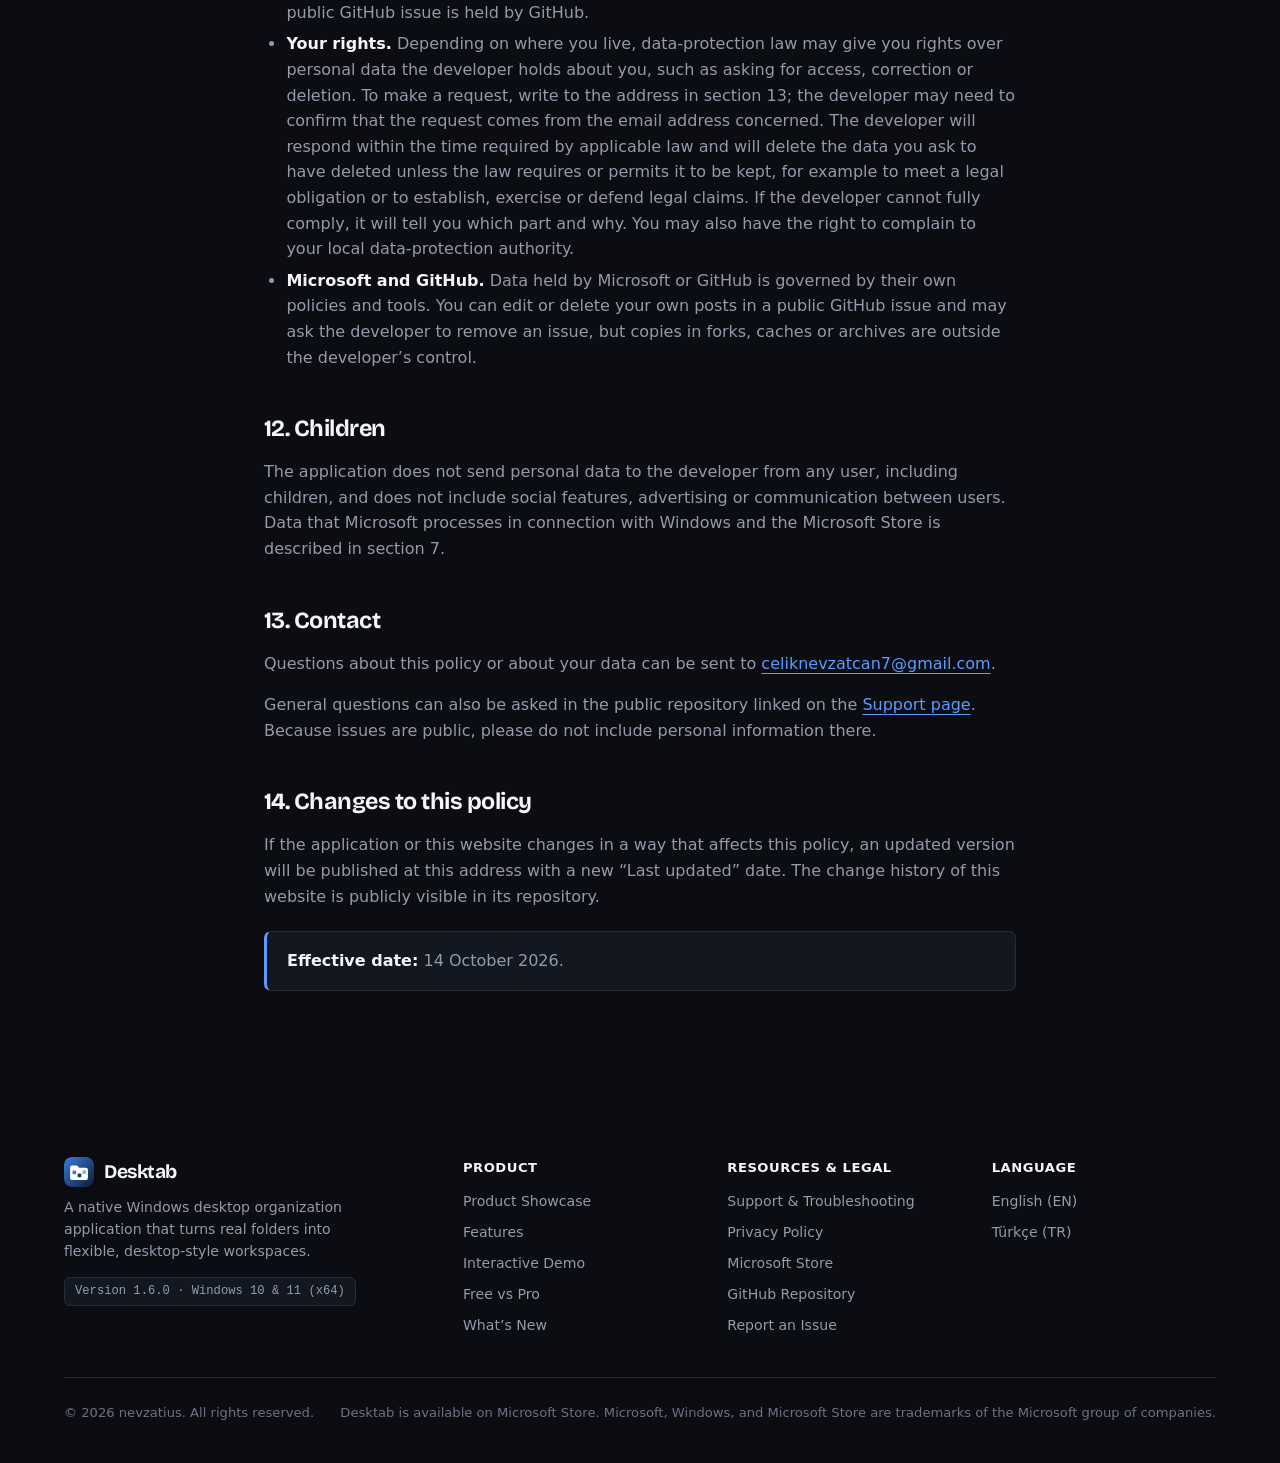
==== commit eb893b81: "Redesign Desktab website and improve production readiness" ====
--- a/docs/privacy/index.html
+++ b/docs/privacy/index.html
@@ -1,5 +1,5 @@
 <!doctype html>
-<html lang="en">
+<html lang="en" data-theme="dark">
 <head>
   <meta charset="utf-8">
   <meta name="viewport" content="width=device-width, initial-scale=1">
@@ -17,31 +17,49 @@
   <meta property="og:locale" content="en_US">
   <meta property="og:locale:alternate" content="tr_TR">
   <meta property="og:image" content="https://nevzatius.github.io/desktab-site/assets/images/og-image.png">
-  <meta property="og:image:alt" content="Desktab wordmark with the tagline: The freedom of a desktop. The organization of a folder.">
-  <meta name="theme-color" content="#eef1f6">
+  <meta property="og:image:alt" content="Desktab for Windows: The freedom of a desktop. The organization of a folder.">
+  <meta name="twitter:card" content="summary_large_image">
+  <meta name="theme-color" content="#0B0D12">
   <link rel="icon" type="image/svg+xml" href="../assets/images/favicon.svg">
   <link rel="preload" href="../assets/fonts/bricolage-grotesque-latin-wght-normal.woff2" as="font" type="font/woff2" crossorigin>
-  <script src="../assets/theme.js?v=20261107-theme"></script>
-  <link rel="stylesheet" href="../assets/styles.css?v=20261107-theme">
+  <script src="../assets/theme.js?v=20261116-v2"></script>
+  <link rel="stylesheet" href="../assets/styles.css?v=20261116-v2">
 </head>
 <body>
   <a class="skip-link" href="#main">Skip to content</a>
 
   <header class="site-header">
     <div class="container">
-      <a class="brand" href="../" aria-label="Desktab — home"><svg class="brand-mark" viewBox="0 0 64 64" aria-hidden="true" focusable="false"><defs><linearGradient id="dt-bg" x1="0" y1="0" x2="1" y2="1"><stop offset="0" stop-color="#3b7de0"/><stop offset="1" stop-color="#0b1b33"/></linearGradient></defs><rect width="64" height="64" rx="15" fill="url(#dt-bg)"/><path d="M13 22a4 4 0 0 1 4-4h11l4.5 5H47a4 4 0 0 1 4 4v18a4 4 0 0 1-4 4H17a4 4 0 0 1-4-4z" fill="#fff"/><rect x="18" y="29" width="8" height="8" rx="2.2" fill="#3b7de0"/><rect x="29" y="35" width="8" height="8" rx="2.2" fill="#1b3a66"/><rect x="39" y="28.5" width="8" height="8" rx="2.2" fill="#8db4f0"/></svg>Desktab</a>
-      <nav class="site-nav" aria-label="Main">
+      <a class="brand" href="../" aria-label="Desktab — home">
+        <svg class="brand-mark" viewBox="0 0 64 64" aria-hidden="true" focusable="false"><defs><linearGradient id="dt-bg" x1="0" y1="0" x2="1" y2="1"><stop offset="0" stop-color="#3b7de0"/><stop offset="1" stop-color="#0b1b33"/></linearGradient></defs><rect width="64" height="64" rx="15" fill="url(#dt-bg)"/><path d="M13 22a4 4 0 0 1 4-4h11l4.5 5H47a4 4 0 0 1 4 4v18a4 4 0 0 1-4 4H17a4 4 0 0 1-4-4z" fill="#fff"/><rect x="18" y="29" width="8" height="8" rx="2.2" fill="#3b7de0"/><rect x="29" y="35" width="8" height="8" rx="2.2" fill="#1b3a66"/><rect x="39" y="28.5" width="8" height="8" rx="2.2" fill="#8db4f0"/></svg>
+        <span>Desktab</span>
+      </a>
+
+      <button type="button" class="nav-toggle" id="nav-toggle" aria-expanded="false" aria-controls="site-nav" aria-label="Open menu">
+        <svg class="i-menu" viewBox="0 0 24 24" aria-hidden="true" focusable="false"><path d="M4 7h16M4 12h16M4 17h16"/></svg>
+        <svg class="i-close" viewBox="0 0 24 24" aria-hidden="true" focusable="false"><path d="M6 6l12 12M18 6 6 18"/></svg>
+      </button>
+
+      <nav class="site-nav" id="site-nav" aria-label="Main">
         <ul>
           <li><a href="../">Home</a></li>
           <li><a href="../#features">Features</a></li>
+          <li><a href="../#demo">Interactive Demo</a></li>
+          <li><a href="../#plans">Free vs Pro</a></li>
           <li><a href="./" aria-current="page">Privacy Policy</a></li>
           <li><a href="../support/">Support</a></li>
         </ul>
-        <div class="lang-switch" role="group" aria-label="Language">
-          <span lang="en" aria-current="true">EN</span>
-          <a href="tr/" lang="tr" hreflang="tr" aria-label="Türkçe">TR</a>
-        </div>
-          <button type="button" class="theme-toggle" id="theme-toggle" aria-pressed="false" aria-label="Switch to dark theme"><svg class="i-moon" viewBox="0 0 24 24" aria-hidden="true" focusable="false"><path d="M20 14.5A8 8 0 0 1 9.5 4a8 8 0 1 0 10.5 10.5z"/></svg><svg class="i-sun" viewBox="0 0 24 24" aria-hidden="true" focusable="false"><circle cx="12" cy="12" r="4"/><path d="M12 2.5v2.2M12 19.3v2.2M4.2 4.2l1.6 1.6M18.2 18.2l1.6 1.6M2.5 12h2.2M19.3 12h2.2M4.2 19.8l1.6-1.6M18.2 5.8l1.6-1.6"/></svg></button>
+        <div class="nav-actions">
+          <div class="lang-switch" role="group" aria-label="Language">
+            <span lang="en" aria-current="true">EN</span>
+            <a href="tr/" lang="tr" hreflang="tr" aria-label="Türkçe">TR</a>
+          </div>
+          <button type="button" class="theme-toggle" id="theme-toggle" aria-pressed="true" aria-label="Switch to light theme">
+            <svg class="i-moon" viewBox="0 0 24 24" aria-hidden="true" focusable="false"><path d="M20 14.5A8 8 0 0 1 9.5 4a8 8 0 1 0 10.5 10.5z"/></svg>
+            <svg class="i-sun" viewBox="0 0 24 24" aria-hidden="true" focusable="false"><circle cx="12" cy="12" r="4"/><path d="M12 2.5v2.2M12 19.3v2.2M4.2 4.2l1.6 1.6M18.2 18.2l1.6 1.6M2.5 12h2.2M19.3 12h2.2M4.2 19.8l1.6-1.6M18.2 5.8l1.6-1.6"/></svg>
+          </button>
+          <a class="btn btn-primary btn-sm" href="https://apps.microsoft.com/detail/9P05F9J6TJ1R">Download</a>
+        </div>
       </nav>
     </div>
   </header>
@@ -89,7 +107,7 @@
         <p>These statements about the application are based on a review of the application’s source code for the version prepared for the first Microsoft Store release. This is a source-code review; it has not been confirmed by monitoring network traffic. If a later version changes these statements, this policy will be updated before that version is released.</p>
 
         <h2 id="who">2. Who this policy covers</h2>
-        <p>This policy covers (a) the Desktab application for Windows and (b) this website at <code>nevzatius.github.io/desktab-site</code>. The publisher of Desktab is <strong>nevzatius</strong>, an individual developer. Desktab Free is publicly available on Microsoft Store.</p>
+        <p>This policy covers (a) the Desktab application for Windows and (b) this website at <code>nevzatius.github.io/desktab-site</code>. The publisher of Desktab is <strong>nevzatius</strong>, an individual developer. Desktab is publicly available on Microsoft Store.</p>
 
         <h3>Who processes what</h3>
         <div class="table-wrap">
@@ -100,7 +118,7 @@
             <tbody>
               <tr><td>Desktab (on your PC)</td><td>Runs locally as you</td><td>Folders you choose, settings and layout kept on your PC. These are not sent to the developer. Store license checks use Microsoft APIs (section 7).</td></tr>
               <tr><td>Windows</td><td>Operating system and shell</td><td>Icons and previews, opening files, Recycle Bin, clipboard, drag and drop. Governed by Microsoft’s terms and your Windows settings.</td></tr>
-              <tr><td>Microsoft Store</td><td>Distribution, licensing and payments</td><td>Download, updates, license and (in future) purchase records, and Microsoft’s own diagnostics. Governed by Microsoft’s privacy statement.</td></tr>
+              <tr><td>Microsoft Store</td><td>Distribution, licensing and payments</td><td>Download, updates, license and purchase records, and Microsoft’s own diagnostics. Governed by Microsoft’s privacy statement.</td></tr>
               <tr><td>Email providers</td><td>Delivery of messages you send to the developer</td><td>Your email address and message, if you write to the developer. Governed by the terms of the providers involved.</td></tr>
               <tr><td>GitHub</td><td>Website hosting and public issue tracker</td><td>Technical visit data when you load this site; anything you post in a public issue.</td></tr>
             </tbody>
@@ -161,7 +179,7 @@
         <p>Microsoft’s privacy statement is available at <a href="https://privacy.microsoft.com/">privacy.microsoft.com</a>.</p>
 
         <h2 id="third">8. Third-party services</h2>
-        <p>The application contains no advertising, analytics or third-party tracking SDK. The Microsoft Store edition uses the Windows SDK and Microsoft Store APIs for licensing and, when enabled, purchasing, as described in section 7. The third parties involved in connection with Desktab are:</p>
+        <p>The application contains no advertising, analytics or third-party tracking SDK. The Microsoft Store edition uses the Windows SDK and Microsoft Store APIs for licensing and purchasing, as described in section 7. The third parties involved in connection with Desktab are:</p>
         <ul>
           <li><strong>Microsoft</strong> — Windows and the Microsoft Store, as described in section 7.</li>
           <li><strong>GitHub</strong> — hosting for this website and for the public support issue tracker, as described in sections 9 and 10.</li>
@@ -206,23 +224,49 @@
   <footer class="site-footer">
     <div class="container">
       <div class="footer-grid">
-        <div>
-          <div class="footer-brand">Desktab</div>
-          <p>The freedom of a desktop. The organization of a folder.</p>
-        </div>
-        <nav aria-label="Footer">
-          <ul class="footer-nav">
-            <li><a href="../">Home</a></li>
+        <div class="footer-about">
+          <a class="footer-brand" href="../">
+            <svg class="brand-mark" viewBox="0 0 64 64" aria-hidden="true" focusable="false"><defs><linearGradient id="dt-bg-f" x1="0" y1="0" x2="1" y2="1"><stop offset="0" stop-color="#3b7de0"/><stop offset="1" stop-color="#0b1b33"/></linearGradient></defs><rect width="64" height="64" rx="15" fill="url(#dt-bg-f)"/><path d="M13 22a4 4 0 0 1 4-4h11l4.5 5H47a4 4 0 0 1 4 4v18a4 4 0 0 1-4 4H17a4 4 0 0 1-4-4z" fill="#fff"/><rect x="18" y="29" width="8" height="8" rx="2.2" fill="#3b7de0"/><rect x="29" y="35" width="8" height="8" rx="2.2" fill="#1b3a66"/><rect x="39" y="28.5" width="8" height="8" rx="2.2" fill="#8db4f0"/></svg>
+            <span>Desktab</span>
+          </a>
+          <p>A native Windows desktop organization application that turns real folders into flexible, desktop-style workspaces.</p>
+          <span class="footer-version">Version 1.6.0 · Windows 10 &amp; 11 (x64)</span>
+        </div>
+
+        <div class="footer-col">
+          <h3>Product</h3>
+          <ul class="footer-links">
+            <li><a href="../#showcase">Product Showcase</a></li>
             <li><a href="../#features">Features</a></li>
-            <li><a href="./">Privacy Policy</a></li>
-            <li><a href="../support/">Support</a></li>
-            <li><a href="tr/" lang="tr" hreflang="tr">Türkçe</a></li>
+            <li><a href="../#demo">Interactive Demo</a></li>
+            <li><a href="../#plans">Free vs Pro</a></li>
+            <li><a href="../#whats-new">What’s New</a></li>
           </ul>
-        </nav>
-      </div>
-      <div class="copyright">
+        </div>
+
+        <div class="footer-col">
+          <h3>Resources &amp; Legal</h3>
+          <ul class="footer-links">
+            <li><a href="../support/">Support &amp; Troubleshooting</a></li>
+            <li><a href="./" aria-current="page">Privacy Policy</a></li>
+            <li><a href="https://apps.microsoft.com/detail/9P05F9J6TJ1R">Microsoft Store</a></li>
+            <li><a href="https://github.com/nevzatius/desktab-site">GitHub Repository</a></li>
+            <li><a href="https://github.com/nevzatius/desktab-site/issues">Report an Issue</a></li>
+          </ul>
+        </div>
+
+        <div class="footer-col">
+          <h3>Language</h3>
+          <ul class="footer-links">
+            <li><a href="./" lang="en" aria-current="page">English (EN)</a></li>
+            <li><a href="tr/" lang="tr" hreflang="tr">Türkçe (TR)</a></li>
+          </ul>
+        </div>
+      </div>
+
+      <div class="footer-bottom">
         <p>© 2026 nevzatius. All rights reserved.</p>
-        <p>Desktab Free is available on Microsoft Store. Microsoft, Windows and Microsoft Store are trademarks of the Microsoft group of companies.</p>
+        <p>Desktab is available on Microsoft Store. Microsoft, Windows, and Microsoft Store are trademarks of the Microsoft group of companies.</p>
       </div>
     </div>
   </footer>
--- a/docs/assets/styles.css
+++ b/docs/assets/styles.css
@@ -1,9 +1,5 @@
-/* Desktab website — plain CSS, no framework. Fonts are self-hosted; no external requests.
-
-   Identity: the page is a desk. A faint dot grid is the surface, icons are free to land
-   anywhere on it, and pill tabs (as in the app) are the navigation. Ink-dark sections
-   are the "window", the brand blue is the only saturated colour, folder amber is used
-   once per view as the folder itself. */
+/* Desktab Official Website — Design System & Global Stylesheet
+   Plain CSS, zero external requests, self-hosted variable display font + native Windows UI stack. */
 
 @font-face {
   font-family: "Bricolage Grotesque";
@@ -22,150 +18,217 @@
   unicode-range: U+0000-00FF, U+0131, U+0152-0153, U+02BB-02BC, U+02C6, U+02DA, U+02DC, U+0304, U+0308, U+0329, U+2000-206F, U+20AC, U+2122, U+2191, U+2193, U+2212, U+2215, U+FEFF, U+FFFD;
 }
 
-:root {
-  /* Surfaces */
-  --desk: #eef1f6;
-  --desk-2: #e5e9f1;
-  --paper: #ffffff;
-  --dot: #c3ccdb;
-  --line: #d8dee9;
-
-  /* Ink */
-  --ink: #0f1a2d;
-  --ink-2: #172640;
-  --ink-3: #243a5e;
-  --text: #1a2336;
-  --text-2: #3f4a5f;
-  --text-3: #55607a;
-
-  /* Brand */
-  --blue: #2563d6;
-  --blue-hover: #1c52b8;
-  --blue-soft: #dfe9fb;
-  --blue-wash: #f1f5fc;
-  --sky: #9dbdf2;
-  --amber: #f0b13a;
-
-  /* Legacy names used by demo.css, mapped onto the new palette */
-  --navy-900: var(--ink);
-  --navy-800: var(--ink-2);
-  --navy-700: var(--ink-3);
-  --blue-500: #3b7de0;
-  --blue-300: var(--sky);
-  --blue-100: var(--blue-soft);
-  --blue-50: var(--blue-wash);
+:root,
+:root[data-theme="dark"] {
+  /* Core Palette (Dark-first software product aesthetic) */
+  --bg: #0B0D12;
+  --bg-secondary: #131720;
+  --bg-elevated: #181D28;
+  --bg-subtle: #0F131B;
+  --header-bg: rgba(11, 13, 18, 0.84);
+
+  /* Typography Colors */
+  --text: #F4F6FA;
+  --text-2: #929BAA;
+  --text-3: #687385;
+
+  /* Accent & Interactive */
+  --accent: #5B9CFF;
+  --accent-hover: #7BB0FF;
+  --accent-soft: rgba(91, 156, 255, 0.12);
+  --accent-border: rgba(91, 156, 255, 0.32);
+  --btn-bg: #3B82F6;
+  --btn-hover: #2563EB;
+  --btn-text: #FFFFFF;
+
+  /* Borders & Dividers */
+  --border: #252C38;
+  --border-subtle: #1A202B;
+  --border-strong: #343E4F;
+
+  /* Semantic Accents */
+  --amber: #F0B13A;
+  --amber-soft: rgba(240, 177, 58, 0.12);
+  --success: #34D399;
+  --success-soft: rgba(52, 211, 153, 0.12);
+  --success-border: rgba(52, 211, 153, 0.28);
+  --warn-bg: rgba(240, 177, 58, 0.08);
+  --warn-line: #F0B13A;
+
+  /* Legacy mappings for demo.css, lightbox, and doc pages */
+  --paper: var(--bg);
+  --desk: var(--bg-secondary);
+  --desk-2: var(--bg-elevated);
+  --line: var(--border);
+  --ink: var(--text);
+  --ink-2: #D5DCE8;
+  --ink-3: var(--accent);
+  --blue: var(--accent);
+  --blue-hover: var(--accent-hover);
+  --blue-soft: var(--accent-soft);
+  --blue-wash: rgba(91, 156, 255, 0.06);
+  --sky: #9DBDF2;
+  --navy-900: var(--text);
+  --navy-800: #D5DCE8;
+  --navy-700: var(--accent);
+  --blue-500: #5B9CFF;
+  --blue-300: #9DBDF2;
+  --blue-100: rgba(91, 156, 255, 0.16);
+  --blue-50: rgba(91, 156, 255, 0.08);
   --gray-900: var(--text);
   --gray-700: var(--text-2);
   --gray-600: var(--text-3);
-  --gray-300: #cdd5e2;
-  --gray-200: var(--line);
-  --gray-100: #f1f4f9;
-  --white: #ffffff;
-  --link: #1d54b8;
-
-  /* Theme-dependent roles */
-  --header-bg: rgba(238, 241, 246, 0.9);
-  --btn: var(--blue);
-  --btn-hover: var(--blue-hover);
-  --deep: #0f1a2d;            /* dark "window" blocks (stay dark in both themes) */
-  --deep-line: #243a5e;
-  --foot: #0a1322;
-  --seg-on: #172640;
-  --plan-free-line: #cfdcf3;
-  --folder-fg: #a86a00;
-  --folder-bg: #fff4d9;
-  --folder-line: #f2d78f;
-  --img-line: #bcd1f6;
-  --badge-bg: #d4f1df;
-  --badge-fg: #0d5a2e;
-  --warn-bg: #fff6e6;
-  --warn-line: #b26a00;
-
-  --radius: 14px;
-  --radius-sm: 9px;
-  --shadow: 0 1px 2px rgba(15, 26, 45, 0.06), 0 6px 18px rgba(15, 26, 45, 0.07);
+  --gray-300: var(--border);
+  --gray-200: var(--border);
+  --gray-100: var(--bg-elevated);
+  --white: var(--bg-secondary);
+  --link: var(--accent);
+  --seg-on: #2563EB;
+  --foot: #080A0E;
+
+  /* Radii, Shadows & Motion */
+  --radius-lg: 14px;
+  --radius: 10px;
+  --radius-sm: 7px;
+  --shadow-sm: 0 1px 2px rgba(0, 0, 0, 0.35);
+  --shadow: 0 8px 24px rgba(0, 0, 0, 0.45);
+  --shadow-lg: 0 24px 64px rgba(0, 0, 0, 0.65);
   --ease: cubic-bezier(0.2, 0.7, 0.2, 1);
 
   --display: "Bricolage Grotesque", "Segoe UI Variable Display", "Segoe UI", system-ui, sans-serif;
-  --font: "Segoe UI Variable Text", "Segoe UI", system-ui, -apple-system, "Helvetica Neue", Arial, sans-serif;
+  --font: "Segoe UI Variable Text", "Segoe UI", system-ui, -apple-system, BlinkMacSystemFont, "Helvetica Neue", Arial, sans-serif;
   --mono: "Cascadia Mono", Consolas, "SFMono-Regular", Menlo, monospace;
-}
-
-/* Dark theme: set by assets/theme.js (data-theme on <html>), which follows the system until the visitor chooses. */
-:root[data-theme="dark"] {
-  --desk: #0b1220;
-  --desk-2: #172238;
-  --paper: #111a2d;
-  --dot: #223049;
-  --line: #243350;
-
-  --ink: #eaf0fb;
-  --ink-2: #c9d6ee;
-  --ink-3: #aebfe0;
-  --text: #dbe3f2;
-  --text-2: #b0bcd2;
-  --text-3: #8f9cb6;
-
-  --blue: #6ea2ee;
-  --blue-hover: #8db4f0;
-  --blue-soft: #1c2e50;
-  --blue-wash: #13213b;
-  --sky: #9dbdf2;
-
-  --gray-300: #2f3f5e;
-  --gray-100: #18233a;
-  --white: #111a2d;
-  --link: #8db4f0;
-
-  --shadow: 0 1px 2px rgba(0, 0, 0, 0.4), 0 6px 18px rgba(0, 0, 0, 0.35);
-  --header-bg: rgba(11, 18, 32, 0.88);
-  --btn: #2f6bd6;
-  --btn-hover: #3f7be6;
-  --deep: #18263f;
-  --deep-line: #2c4468;
-  --foot: #070c17;
-  --seg-on: #3566c4;
-  --plan-free-line: #263a5f;
-  --folder-fg: #f0b13a;
-  --folder-bg: #3a2d12;
-  --folder-line: #5c4720;
-  --img-line: #2b4478;
-  --badge-bg: #14452b;
-  --badge-fg: #8ee3b2;
-  --warn-bg: #33270f;
-  --warn-line: #f0b13a;
+
   color-scheme: dark;
 }
 
-*, *::before, *::after { box-sizing: border-box; }
-
-html { -webkit-text-size-adjust: 100%; scroll-behavior: smooth; scroll-padding-top: 76px; color-scheme: light; }
+/* Light theme counterpart when toggled by the user */
+:root[data-theme="light"] {
+  --bg: #F7F9FC;
+  --bg-secondary: #EEF2F7;
+  --bg-elevated: #FFFFFF;
+  --bg-subtle: #F1F5FA;
+  --header-bg: rgba(247, 249, 252, 0.88);
+
+  --text: #0D131F;
+  --text-2: #4A5568;
+  --text-3: #647084;
+
+  --accent: #2563EB;
+  --accent-hover: #1D4ED8;
+  --accent-soft: rgba(37, 99, 235, 0.1);
+  --accent-border: rgba(37, 99, 235, 0.28);
+  --btn-bg: #2563EB;
+  --btn-hover: #1D4ED8;
+  --btn-text: #FFFFFF;
+
+  --border: #D8E0EC;
+  --border-subtle: #E5EBF3;
+  --border-strong: #BCC7D8;
+
+  --amber: #D9820B;
+  --amber-soft: rgba(217, 130, 11, 0.12);
+  --success: #0D7A4E;
+  --success-soft: rgba(13, 122, 78, 0.1);
+  --success-border: rgba(13, 122, 78, 0.25);
+  --warn-bg: #FFF7E8;
+  --warn-line: #C77700;
+
+  --paper: #FFFFFF;
+  --desk: #EEF2F7;
+  --desk-2: #E2E8F0;
+  --line: #D8E0EC;
+  --ink: #0D131F;
+  --ink-2: #1E293B;
+  --ink-3: #2563EB;
+  --blue: #2563EB;
+  --blue-hover: #1D4ED8;
+  --blue-soft: #E0EAFF;
+  --blue-wash: #F0F5FF;
+  --sky: #3B82F6;
+  --navy-900: #0D131F;
+  --navy-800: #1E293B;
+  --navy-700: #2563EB;
+  --blue-500: #2563EB;
+  --blue-300: #60A5FA;
+  --blue-100: #DBEAFE;
+  --blue-50: #EFF6FF;
+  --gray-900: #0D131F;
+  --gray-700: #4A5568;
+  --gray-600: #647084;
+  --gray-300: #CBD5E1;
+  --gray-200: #D8E0EC;
+  --gray-100: #F1F5F9;
+  --white: #FFFFFF;
+  --link: #2563EB;
+  --seg-on: #1E293B;
+  --foot: #0B0D12;
+
+  --shadow-sm: 0 1px 2px rgba(13, 19, 31, 0.05);
+  --shadow: 0 8px 24px rgba(13, 19, 31, 0.08);
+  --shadow-lg: 0 24px 56px rgba(13, 19, 31, 0.14);
+
+  color-scheme: light;
+}
+
+/* ---------- Base & Reset ---------- */
+
+*, *::before, *::after {
+  box-sizing: border-box;
+}
+
+html {
+  -webkit-text-size-adjust: 100%;
+  scroll-behavior: smooth;
+  scroll-padding-top: 76px;
+}
 
 body {
   margin: 0;
   font-family: var(--font);
-  font-size: 1.0625rem;
-  line-height: 1.65;
-  color: var(--text);
-  background: var(--paper);
+  font-size: 1rem;
+  line-height: 1.6;
+  color: var(--text);
+  background-color: var(--bg);
+  overflow-x: hidden;
   overflow-wrap: break-word;
   text-rendering: optimizeLegibility;
-}
-
-img, svg { max-width: 100%; }
-
-a, button { touch-action: manipulation; }
-
-a { color: var(--link); text-underline-offset: 0.2em; text-decoration-thickness: 1px; }
-a:hover { color: var(--ink); text-decoration-thickness: 2px; }
-
-h1, h2, h3 { font-family: var(--display); text-wrap: balance; }
-p, li { text-wrap: pretty; }
+  -webkit-font-smoothing: antialiased;
+}
+
+img, svg {
+  max-width: 100%;
+}
+
+a, button {
+  touch-action: manipulation;
+}
+
+a {
+  color: var(--accent);
+  text-underline-offset: 0.22em;
+  text-decoration-thickness: 1px;
+  transition: color 0.15s ease;
+}
+a:hover {
+  color: var(--accent-hover);
+}
+
+h1, h2, h3, h4 {
+  font-family: var(--display);
+  color: var(--text);
+  text-wrap: balance;
+  margin-top: 0;
+}
+
+p, li {
+  text-wrap: pretty;
+}
 
 :focus-visible {
-  outline: 3px solid var(--blue);
+  outline: 2px solid var(--accent);
   outline-offset: 3px;
-  border-radius: 6px;
+  border-radius: 5px;
 }
 
 .sr-only {
@@ -184,535 +247,1531 @@
   position: absolute;
   left: 16px;
   top: -64px;
-  z-index: 100;
+  z-index: 200;
   padding: 10px 16px;
-  background: var(--paper);
-  color: var(--ink);
+  background: var(--bg-elevated);
+  color: var(--text);
+  border: 1px solid var(--border);
   border-radius: var(--radius-sm);
   box-shadow: var(--shadow);
   font-weight: 600;
-}
-.skip-link:focus { top: 12px; }
+  text-decoration: none;
+}
+.skip-link:focus {
+  top: 12px;
+}
 
 .container {
   width: 100%;
-  max-width: 1160px;
+  max-width: 1200px;
   margin: 0 auto;
-  padding: 0 28px;
-}
-.container.narrow { max-width: 780px; }
-
-/* ---------- Header: brand + pill tabs ---------- */
+  padding: 0 24px;
+}
+.container.narrow {
+  max-width: 800px;
+}
+
+/* ---------- Buttons ---------- */
+
+.btn {
+  display: inline-flex;
+  align-items: center;
+  justify-content: center;
+  gap: 9px;
+  padding: 11px 20px;
+  border: 1px solid transparent;
+  border-radius: var(--radius-sm);
+  font-family: var(--font);
+  font-size: 0.9375rem;
+  font-weight: 600;
+  line-height: 1.25;
+  text-decoration: none;
+  cursor: pointer;
+  white-space: nowrap;
+  transition: background-color 0.15s ease, color 0.15s ease, border-color 0.15s ease, transform 0.12s ease, box-shadow 0.15s ease;
+}
+.btn svg {
+  width: 17px;
+  height: 17px;
+  flex: none;
+  fill: currentColor;
+}
+.btn svg.stroke-icon {
+  fill: none;
+  stroke: currentColor;
+  stroke-width: 1.8;
+  stroke-linecap: round;
+  stroke-linejoin: round;
+}
+.btn:active {
+  transform: translateY(1px);
+}
+
+.btn-primary {
+  background: var(--btn-bg);
+  color: var(--btn-text);
+  border-color: rgba(255, 255, 255, 0.12);
+  box-shadow: 0 1px 2px rgba(0, 0, 0, 0.25), 0 0 0 1px rgba(59, 130, 246, 0.2);
+}
+.btn-primary:hover {
+  background: var(--btn-hover);
+  color: var(--btn-text);
+  box-shadow: 0 4px 14px rgba(59, 130, 246, 0.35);
+}
+
+.btn-secondary {
+  background: var(--bg-secondary);
+  color: var(--text);
+  border-color: var(--border);
+}
+.btn-secondary:hover {
+  background: var(--bg-elevated);
+  border-color: var(--border-strong);
+  color: var(--text);
+}
+
+.btn-ghost {
+  background: transparent;
+  color: var(--text-2);
+  border-color: transparent;
+  padding-left: 14px;
+  padding-right: 14px;
+}
+.btn-ghost:hover {
+  color: var(--text);
+  background: var(--bg-secondary);
+}
+
+.btn-sm {
+  padding: 7px 14px;
+  font-size: 0.85rem;
+  border-radius: 6px;
+}
+
+/* ---------- A. Navigation Header ---------- */
 
 .site-header {
   position: sticky;
   top: 0;
-  z-index: 50;
+  z-index: 100;
   background: var(--header-bg);
   -webkit-backdrop-filter: saturate(1.4) blur(14px);
   backdrop-filter: saturate(1.4) blur(14px);
-  border-bottom: 1px solid transparent;
-}
-@supports (animation-timeline: scroll()) {
-  .site-header { animation: header-edge linear both; animation-timeline: scroll(root); animation-range: 0 90px; }
-  @keyframes header-edge { to { border-bottom-color: var(--line); } }
-}
+  border-bottom: 1px solid var(--border);
+}
+
 .site-header .container {
   display: flex;
-  flex-wrap: wrap;
   align-items: center;
   justify-content: space-between;
-  gap: 8px 24px;
-  padding-top: 12px;
-  padding-bottom: 12px;
+  gap: 16px;
+  min-height: 64px;
 }
 
 .brand {
   display: inline-flex;
   align-items: center;
   gap: 10px;
-  color: var(--ink);
+  color: var(--text);
   font-family: var(--display);
-  font-size: 1.4rem;
+  font-size: 1.22rem;
   font-weight: 700;
   letter-spacing: -0.025em;
   text-decoration: none;
-}
-.brand:hover { color: var(--ink); }
-.brand-mark { width: 34px; height: 34px; flex: none; border-radius: 9px; box-shadow: 0 2px 8px rgba(15, 26, 45, 0.28); transition: transform 0.3s var(--ease); }
-.brand:hover .brand-mark { transform: rotate(-6deg) scale(1.04); }
-
-.site-nav { display: flex; flex-wrap: wrap; align-items: center; gap: 6px 10px; }
-.site-nav ul { display: flex; flex-wrap: wrap; gap: 2px 4px; margin: 0; padding: 0; list-style: none; }
-.site-nav a {
+  flex-shrink: 0;
+}
+.brand:hover {
+  color: var(--text);
+}
+.brand-mark {
+  width: 30px;
+  height: 30px;
+  flex: none;
+  border-radius: 8px;
+  box-shadow: 0 2px 6px rgba(0, 0, 0, 0.35);
+}
+
+.site-nav {
+  display: flex;
+  align-items: center;
+  justify-content: space-between;
+  flex: 1;
+  gap: 16px;
+  margin-left: 20px;
+}
+
+.site-nav ul {
+  display: flex;
+  align-items: center;
+  gap: 2px;
+  margin: 0;
+  padding: 0;
+  list-style: none;
+}
+
+.site-nav ul a {
   display: inline-block;
-  padding: 9px 15px;
-  border-radius: 999px;
-  color: var(--text-2);
-  font-size: 0.95rem;
+  padding: 6px 12px;
+  border-radius: 6px;
+  color: var(--text-2);
+  font-size: 0.885rem;
   font-weight: 500;
   text-decoration: none;
-  transition: background-color 0.15s ease, color 0.15s ease;
-}
-.site-nav a:hover { background: var(--desk-2); color: var(--ink); }
-.site-nav a[aria-current="page"] { background: var(--ink); color: var(--desk); }
+  transition: color 0.15s ease, background-color 0.15s ease;
+}
+.site-nav ul a:hover {
+  color: var(--text);
+  background: var(--bg-secondary);
+}
+.site-nav ul a[aria-current="page"] {
+  color: var(--text);
+  background: var(--bg-secondary);
+  font-weight: 600;
+}
+
+.nav-actions {
+  display: flex;
+  align-items: center;
+  gap: 8px;
+  flex-shrink: 0;
+}
 
 .lang-switch {
   display: inline-flex;
-  margin-left: 4px;
+  align-items: center;
   padding: 2px;
-  border: 1px solid var(--gray-300);
+  border: 1px solid var(--border);
+  border-radius: 6px;
+  background: var(--bg-secondary);
+}
+.lang-switch a,
+.lang-switch span {
+  padding: 3px 8px;
+  border-radius: 4px;
+  font-size: 0.76rem;
+  font-weight: 600;
+  letter-spacing: 0.03em;
+  text-decoration: none;
+  line-height: 1.3;
+}
+.lang-switch span {
+  background: var(--bg-elevated);
+  color: var(--text);
+  box-shadow: 0 1px 2px rgba(0, 0, 0, 0.2);
+}
+.lang-switch a {
+  color: var(--text-2);
+}
+.lang-switch a:hover {
+  color: var(--text);
+}
+
+.theme-toggle {
+  display: inline-grid;
+  place-items: center;
+  width: 32px;
+  height: 32px;
+  padding: 0;
+  border: 1px solid var(--border);
+  border-radius: 6px;
+  background: var(--bg-secondary);
+  color: var(--text-2);
+  cursor: pointer;
+  transition: color 0.15s ease, border-color 0.15s ease, background-color 0.15s ease;
+}
+.theme-toggle:hover {
+  color: var(--text);
+  border-color: var(--border-strong);
+  background: var(--bg-elevated);
+}
+.theme-toggle svg {
+  width: 16px;
+  height: 16px;
+  fill: none;
+  stroke: currentColor;
+  stroke-width: 1.75;
+  stroke-linecap: round;
+  stroke-linejoin: round;
+}
+.theme-toggle .i-sun {
+  display: block;
+}
+.theme-toggle .i-moon {
+  display: none;
+}
+:root[data-theme="light"] .theme-toggle .i-sun {
+  display: none;
+}
+:root[data-theme="light"] .theme-toggle .i-moon {
+  display: block;
+}
+
+.nav-toggle {
+  display: none;
+  place-items: center;
+  width: 36px;
+  height: 36px;
+  padding: 0;
+  border: 1px solid var(--border);
+  border-radius: 6px;
+  background: var(--bg-secondary);
+  color: var(--text);
+  cursor: pointer;
+}
+.nav-toggle svg {
+  width: 18px;
+  height: 18px;
+  fill: none;
+  stroke: currentColor;
+  stroke-width: 1.8;
+  stroke-linecap: round;
+}
+.nav-toggle .i-close {
+  display: none;
+}
+.site-header[data-nav-open] .nav-toggle .i-menu {
+  display: none;
+}
+.site-header[data-nav-open] .nav-toggle .i-close {
+  display: block;
+}
+
+/* ---------- B. Hero Section ---------- */
+
+.hero {
+  position: relative;
+  padding: 72px 0 80px;
+  border-bottom: 1px solid var(--border);
+  background:
+    radial-gradient(900px 420px at 50% -80px, rgba(91, 156, 255, 0.11), transparent 70%),
+    var(--bg);
+}
+
+.hero-top {
+  max-width: 820px;
+  margin: 0 auto 48px;
+  text-align: center;
+}
+
+.eyebrow {
+  display: inline-flex;
+  flex-wrap: wrap;
+  align-items: center;
+  justify-content: center;
+  gap: 6px 8px;
+  margin: 0 0 22px;
+  padding: 5px 14px;
+  border: 1px solid var(--border);
   border-radius: 999px;
-  background: var(--paper);
-}
-.lang-switch a, .lang-switch span {
-  padding: 4px 11px;
+  background: var(--bg-secondary);
+  color: var(--text-2);
+  font-size: 0.82rem;
+  font-weight: 500;
+}
+.nw {
+  white-space: nowrap;
+}
+.eyebrow-dot {
+  width: 7px;
+  height: 7px;
+  border-radius: 50%;
+  background: var(--accent);
+  box-shadow: 0 0 8px var(--accent);
+}
+.eyebrow-sep {
+  color: var(--border-strong);
+}
+.eyebrow strong {
+  color: var(--text);
+  font-weight: 600;
+}
+
+.hero h1 {
+  margin: 0 0 14px;
+  font-size: clamp(2.4rem, 5vw, 4.1rem);
+  font-weight: 750;
+  line-height: 1.04;
+  letter-spacing: -0.04em;
+  color: var(--text);
+}
+
+.hero-subtitle {
+  margin: 0 0 18px;
+  font-family: var(--display);
+  font-size: clamp(1.2rem, 2.2vw, 1.55rem);
+  font-weight: 500;
+  line-height: 1.3;
+  letter-spacing: -0.02em;
+  color: var(--accent);
+}
+
+.hero .lead {
+  margin: 0 auto 28px;
+  max-width: 640px;
+  color: var(--text-2);
+  font-size: 1.0625rem;
+  line-height: 1.65;
+}
+
+.hero-actions {
+  display: flex;
+  flex-wrap: wrap;
+  align-items: center;
+  justify-content: center;
+  gap: 12px;
+  margin-bottom: 20px;
+}
+
+.hero-meta {
+  display: flex;
+  flex-wrap: wrap;
+  align-items: center;
+  justify-content: center;
+  gap: 8px 20px;
+  margin: 0;
+  padding: 0;
+  list-style: none;
+  color: var(--text-3);
+  font-size: 0.85rem;
+}
+.hero-meta li {
+  display: inline-flex;
+  align-items: center;
+  gap: 6px;
+}
+.hero-meta svg {
+  width: 14px;
+  height: 14px;
+  fill: none;
+  stroke: var(--accent);
+  stroke-width: 2;
+  stroke-linecap: round;
+  stroke-linejoin: round;
+}
+
+/* Hero centerpiece screenshot frame */
+.hero-stage {
+  position: relative;
+  max-width: 1100px;
+  margin: 0 auto;
+}
+
+.shot {
+  margin: 0;
+}
+
+.shot-frame {
+  position: relative;
+  overflow: hidden;
+  border-radius: var(--radius-lg);
+  border: 1px solid var(--border-strong);
+  background: var(--bg-secondary);
+  box-shadow: var(--shadow-lg), 0 0 0 1px rgba(255, 255, 255, 0.04) inset;
+}
+
+.shot-frame img {
+  display: block;
+  width: 100%;
+  height: auto;
+}
+
+.shot-link {
+  display: block;
+  position: relative;
+  cursor: zoom-in;
+}
+.shot-link::after {
+  content: "";
+  position: absolute;
+  inset: 0;
+  border-radius: inherit;
+  transition: background-color 0.15s ease;
+  pointer-events: none;
+}
+.shot-link:hover::after {
+  background: rgba(91, 156, 255, 0.03);
+}
+.shot-link:focus-visible {
+  outline-offset: -3px;
+  border-radius: var(--radius-lg);
+}
+
+.shot-caption-bar {
+  display: flex;
+  flex-wrap: wrap;
+  align-items: center;
+  justify-content: space-between;
+  gap: 8px 16px;
+  margin-top: 12px;
+  padding: 0 4px;
+  color: var(--text-3);
+  font-size: 0.83rem;
+}
+.shot-zoom-hint {
+  display: inline-flex;
+  align-items: center;
+  gap: 5px;
+  color: var(--text-2);
+  font-size: 0.8rem;
+}
+.shot-zoom-hint svg {
+  width: 14px;
+  height: 14px;
+  fill: none;
+  stroke: currentColor;
+  stroke-width: 1.8;
+}
+
+/* ---------- Section Layout & Headers ---------- */
+
+section {
+  padding: 88px 0;
+  border-bottom: 1px solid var(--border);
+}
+
+section.alt {
+  background: var(--bg-secondary);
+}
+
+.section-header {
+  max-width: 680px;
+  margin-bottom: 48px;
+}
+.section-header.centered {
+  margin-left: auto;
+  margin-right: auto;
+  text-align: center;
+}
+
+.section-kicker {
+  display: inline-block;
+  margin: 0 0 10px;
+  color: var(--accent);
+  font-family: var(--mono);
+  font-size: 0.78rem;
+  font-weight: 600;
+  letter-spacing: 0.08em;
+  text-transform: uppercase;
+}
+
+section h2 {
+  margin: 0 0 14px;
+  font-size: clamp(1.85rem, 3.4vw, 2.5rem);
+  font-weight: 700;
+  line-height: 1.12;
+  letter-spacing: -0.032em;
+  color: var(--text);
+}
+
+.section-intro {
+  margin: 0;
+  color: var(--text-2);
+  font-size: 1.04rem;
+  line-height: 1.6;
+}
+
+/* ---------- Problem / Value Proposition Strip ---------- */
+
+.value-split {
+  display: grid;
+  grid-template-columns: minmax(0, 1.1fr) minmax(0, 0.9fr);
+  gap: 40px;
+  align-items: center;
+}
+
+.value-copy p {
+  margin: 0 0 16px;
+  color: var(--text-2);
+  font-size: 1.02rem;
+}
+.value-copy p:last-child {
+  margin-bottom: 0;
+}
+
+.value-callout {
+  padding: 28px 30px;
+  border: 1px solid var(--border);
+  border-left: 3px solid var(--accent);
+  border-radius: var(--radius);
+  background: var(--bg-secondary);
+}
+section.alt .value-callout {
+  background: var(--bg);
+}
+.value-callout-title {
+  margin: 0 0 10px;
+  font-family: var(--display);
+  font-size: 1.25rem;
+  font-weight: 650;
+  line-height: 1.3;
+  color: var(--text);
+}
+.value-callout p {
+  margin: 0;
+  color: var(--text-2);
+  font-size: 0.95rem;
+}
+
+/* ---------- C. Product Showcase Section ---------- */
+
+.showcase-tabs {
+  display: grid;
+  grid-template-columns: repeat(3, minmax(0, 1fr));
+  gap: 12px;
+  margin-bottom: 24px;
+}
+
+.showcase-tab {
+  display: flex;
+  flex-direction: column;
+  align-items: flex-start;
+  gap: 6px;
+  padding: 18px 20px;
+  border: 1px solid var(--border);
+  border-radius: var(--radius);
+  background: var(--bg);
+  color: var(--text-2);
+  font: inherit;
+  text-align: left;
+  cursor: pointer;
+  transition: border-color 0.15s ease, background-color 0.15s ease, color 0.15s ease;
+}
+.showcase-tab:hover {
+  border-color: var(--border-strong);
+  color: var(--text);
+}
+.showcase-tab[aria-selected="true"] {
+  border-color: var(--accent);
+  background: var(--bg-elevated);
+  color: var(--text);
+  box-shadow: 0 0 0 1px var(--accent-border);
+}
+
+.showcase-tab-head {
+  display: flex;
+  align-items: center;
+  gap: 8px;
+  font-family: var(--display);
+  font-size: 1.02rem;
+  font-weight: 650;
+  color: var(--text);
+}
+.showcase-tab-head svg {
+  width: 18px;
+  height: 18px;
+  fill: none;
+  stroke: var(--accent);
+  stroke-width: 1.8;
+  stroke-linecap: round;
+  stroke-linejoin: round;
+  flex: none;
+}
+.showcase-tab-desc {
+  font-size: 0.88rem;
+  line-height: 1.45;
+  color: var(--text-2);
+}
+
+.showcase-panel[hidden] {
+  display: none;
+}
+
+.showcase-pillars {
+  display: grid;
+  grid-template-columns: repeat(5, minmax(0, 1fr));
+  gap: 14px;
+  margin: 28px 0 0;
+  padding: 24px 0 0;
+  border-top: 1px solid var(--border);
+  list-style: none;
+}
+.showcase-pillars li {
+  padding: 12px 14px;
+  border: 1px solid var(--border);
+  border-radius: var(--radius-sm);
+  background: var(--bg);
+}
+.showcase-pillars strong {
+  display: block;
+  margin-bottom: 4px;
+  color: var(--text);
+  font-size: 0.88rem;
+  font-weight: 600;
+}
+.showcase-pillars span {
+  display: block;
+  color: var(--text-2);
+  font-size: 0.82rem;
+  line-height: 1.45;
+}
+
+/* ---------- D. Features Grid ---------- */
+
+.features-grid {
+  display: grid;
+  grid-template-columns: repeat(3, minmax(0, 1fr));
+  gap: 20px;
+  margin: 0;
+  padding: 0;
+  list-style: none;
+}
+
+.feature-card {
+  display: flex;
+  flex-direction: column;
+  padding: 24px;
+  border: 1px solid var(--border);
+  border-radius: var(--radius);
+  background: var(--bg-secondary);
+  transition: border-color 0.15s ease, background-color 0.15s ease;
+}
+.feature-card:hover {
+  border-color: var(--border-strong);
+  background: var(--bg-elevated);
+}
+
+/* Feature UI schematic preview */
+.feature-preview {
+  display: flex;
+  align-items: center;
+  justify-content: center;
+  height: 104px;
+  margin-bottom: 20px;
+  padding: 14px;
+  border: 1px solid var(--border);
+  border-radius: var(--radius-sm);
+  background: var(--bg);
+  overflow: hidden;
+}
+.feature-preview svg {
+  width: 100%;
+  max-width: 220px;
+  height: 76px;
+}
+
+.feature-card h3 {
+  margin: 0 0 8px;
+  font-size: 1.12rem;
+  font-weight: 650;
+  line-height: 1.3;
+  letter-spacing: -0.02em;
+  color: var(--text);
+}
+
+.feature-card p {
+  margin: 0;
+  color: var(--text-2);
+  font-size: 0.925rem;
+  line-height: 1.58;
+}
+
+/* ---------- E. Interactive Demo Section ---------- */
+
+.demo-hints {
+  display: flex;
+  flex-wrap: wrap;
+  gap: 8px;
+  margin: 0 0 20px;
+  padding: 0;
+  list-style: none;
+}
+.demo-hints li {
+  display: inline-flex;
+  align-items: center;
+  gap: 6px;
+  padding: 5px 11px;
+  border: 1px solid var(--border);
+  border-radius: 6px;
+  background: var(--bg);
+  color: var(--text-2);
+  font-size: 0.82rem;
+}
+.demo-hints li strong {
+  color: var(--text);
+  font-weight: 600;
+}
+
+/* ---------- F. Free vs Pro Comparison ---------- */
+
+.plans-grid {
+  display: grid;
+  grid-template-columns: repeat(2, minmax(0, 1fr));
+  gap: 24px;
+  align-items: stretch;
+}
+
+.plan-card {
+  display: flex;
+  flex-direction: column;
+  padding: 32px;
+  border: 1px solid var(--border);
+  border-radius: var(--radius-lg);
+  background: var(--bg-secondary);
+}
+
+.plan-card.pro {
+  border-color: var(--accent-border);
+  background:
+    linear-gradient(180deg, rgba(91, 156, 255, 0.07) 0%, rgba(19, 23, 32, 0) 45%),
+    var(--bg-secondary);
+  box-shadow: 0 0 0 1px rgba(91, 156, 255, 0.14);
+}
+
+.plan-head {
+  padding-bottom: 20px;
+  margin-bottom: 20px;
+  border-bottom: 1px solid var(--border);
+}
+
+.plan-title-row {
+  display: flex;
+  flex-wrap: wrap;
+  align-items: center;
+  justify-content: space-between;
+  gap: 10px;
+  margin-bottom: 8px;
+}
+
+.plan-card h3 {
+  margin: 0;
+  font-size: 1.55rem;
+  font-weight: 700;
+  letter-spacing: -0.03em;
+  color: var(--text);
+}
+
+.badge {
+  display: inline-flex;
+  align-items: center;
+  gap: 5px;
+  padding: 4px 10px;
   border-radius: 999px;
-  font-size: 0.82rem;
+  border: 1px solid var(--success-border);
+  background: var(--success-soft);
+  color: var(--success);
+  font-family: var(--font);
+  font-size: 0.76rem;
   font-weight: 600;
-  letter-spacing: 0.02em;
-  text-decoration: none;
-}
-.lang-switch span { background: var(--btn); color: #fff; }
-.lang-switch a { color: var(--text-2); padding: 4px 11px; }
-.lang-switch a:hover { background: var(--desk-2); color: var(--ink); }
-
-.theme-toggle {
+  letter-spacing: 0.01em;
+}
+.badge.badge-accent {
+  border-color: var(--accent-border);
+  background: var(--accent-soft);
+  color: var(--accent);
+}
+.badge.badge-amber {
+  border-color: rgba(240, 177, 58, 0.35);
+  background: var(--amber-soft);
+  color: var(--amber);
+}
+
+.plan-sub {
+  margin: 0;
+  color: var(--text-2);
+  font-size: 0.94rem;
+}
+
+.plan-includes {
+  margin: 0 0 12px;
+  color: var(--text);
+  font-size: 0.88rem;
+  font-weight: 600;
+  text-transform: uppercase;
+  letter-spacing: 0.04em;
+}
+
+.plan-list {
+  margin: 0 0 24px;
+  padding: 0;
+  list-style: none;
+  flex: 1;
+}
+.plan-list li {
+  position: relative;
+  padding: 7px 0 7px 26px;
+  color: var(--text);
+  font-size: 0.94rem;
+  line-height: 1.45;
+}
+.plan-list li::before {
+  content: "";
+  position: absolute;
+  left: 4px;
+  top: 0.88em;
+  width: 10px;
+  height: 5px;
+  border-left: 2px solid var(--accent);
+  border-bottom: 2px solid var(--accent);
+  transform: rotate(-45deg);
+}
+
+.plan-footer {
+  margin-top: auto;
+  padding-top: 18px;
+  border-top: 1px solid var(--border);
+}
+.plan-footer-note {
+  margin: 0;
+  color: var(--text-2);
+  font-size: 0.84rem;
+  line-height: 1.5;
+}
+
+.plan-note {
+  max-width: 780px;
+  margin: 24px 0 0;
+  padding: 14px 18px;
+  border: 1px solid var(--border);
+  border-left: 3px solid var(--accent);
+  border-radius: var(--radius-sm);
+  background: var(--bg-secondary);
+  color: var(--text-2);
+  font-size: 0.9rem;
+}
+
+/* ---------- G. Privacy and Trust Section ---------- */
+
+.trust-grid {
+  display: grid;
+  grid-template-columns: repeat(4, minmax(0, 1fr));
+  gap: 18px;
+  margin: 0 0 24px;
+  padding: 0;
+  list-style: none;
+}
+
+.trust-card {
+  padding: 22px;
+  border: 1px solid var(--border);
+  border-radius: var(--radius);
+  background: var(--bg);
+}
+
+.trust-icon {
   display: inline-grid;
   place-items: center;
   width: 38px;
   height: 38px;
-  margin-left: 2px;
+  margin-bottom: 14px;
+  border: 1px solid var(--border);
+  border-radius: 8px;
+  background: var(--bg-secondary);
+  color: var(--accent);
+}
+.trust-icon svg {
+  width: 19px;
+  height: 19px;
+  fill: none;
+  stroke: currentColor;
+  stroke-width: 1.8;
+  stroke-linecap: round;
+  stroke-linejoin: round;
+}
+
+.trust-card h3 {
+  margin: 0 0 6px;
+  font-size: 1.04rem;
+  font-weight: 650;
+  color: var(--text);
+}
+
+.trust-card p {
+  margin: 0;
+  color: var(--text-2);
+  font-size: 0.89rem;
+  line-height: 1.55;
+}
+
+.trust-bar {
+  display: flex;
+  flex-wrap: wrap;
+  align-items: center;
+  justify-content: space-between;
+  gap: 16px;
+  padding: 18px 22px;
+  border: 1px solid var(--border);
+  border-radius: var(--radius);
+  background: var(--bg);
+}
+.trust-bar p {
+  margin: 0;
+  color: var(--text-2);
+  font-size: 0.92rem;
+}
+.trust-bar strong {
+  color: var(--text);
+}
+
+/* ---------- H. What's New / Version History ---------- */
+
+.changelog-grid {
+  display: grid;
+  grid-template-columns: repeat(2, minmax(0, 1fr));
+  gap: 24px;
+  align-items: stretch;
+}
+
+.changelog-card {
+  padding: 28px 30px;
+  border: 1px solid var(--border);
+  border-radius: var(--radius);
+  background: var(--bg-secondary);
+}
+.changelog-card.upcoming {
+  border-style: dashed;
+  background: var(--bg);
+}
+
+.changelog-meta {
+  display: flex;
+  flex-wrap: wrap;
+  align-items: center;
+  justify-content: space-between;
+  gap: 8px;
+  margin-bottom: 16px;
+  padding-bottom: 14px;
+  border-bottom: 1px solid var(--border);
+}
+.changelog-card h3 {
+  margin: 0;
+  font-size: 1.3rem;
+  font-weight: 700;
+  letter-spacing: -0.02em;
+}
+.changelog-date {
+  color: var(--text-3);
+  font-family: var(--mono);
+  font-size: 0.8rem;
+}
+
+.changelog-list {
+  margin: 0;
   padding: 0;
-  border: 1px solid var(--gray-300);
-  border-radius: 999px;
-  background: var(--paper);
-  color: var(--ink);
-  cursor: pointer;
-  transition: background-color 0.15s ease, border-color 0.15s ease;
-}
-.theme-toggle:hover { background: var(--desk-2); border-color: var(--text-3); }
-.theme-toggle svg { width: 19px; height: 19px; fill: none; stroke: currentColor; stroke-width: 1.7; stroke-linecap: round; stroke-linejoin: round; }
-.theme-toggle .i-sun { display: none; }
-:root[data-theme="dark"] .theme-toggle .i-sun { display: block; }
-:root[data-theme="dark"] .theme-toggle .i-moon { display: none; }
-
-/* ---------- Hero: the desk ---------- */
-
-.hero {
+  list-style: none;
+}
+.changelog-list li {
   position: relative;
-  overflow: hidden;
-  padding: 56px 0 88px;
-  background-color: var(--desk);
-  background-image: radial-gradient(var(--dot) 1.2px, transparent 1.4px);
-  background-size: 28px 28px;
-  background-position: 14px 14px;
-}
-.hero::after { /* fade the grid out toward the next section */
+  padding: 8px 0 8px 22px;
+  color: var(--text-2);
+  font-size: 0.925rem;
+  line-height: 1.55;
+}
+.changelog-list li + li {
+  border-top: 1px solid var(--border-subtle);
+}
+.changelog-list li::before {
   content: "";
   position: absolute;
-  inset: auto 0 0;
-  height: 120px;
-  background: linear-gradient(to bottom, transparent, var(--desk));
-  pointer-events: none;
-}
-.hero .container {
-  position: relative;
-  z-index: 1;
+  left: 4px;
+  top: 1.15em;
+  width: 6px;
+  height: 6px;
+  border-radius: 50%;
+  background: var(--accent);
+}
+.changelog-card.upcoming .changelog-list li::before {
+  background: var(--amber);
+}
+.changelog-list li strong {
+  color: var(--text);
+}
+
+kbd {
+  display: inline-block;
+  padding: 1px 6px;
+  border: 1px solid var(--border-strong);
+  border-bottom-width: 2px;
+  border-radius: 4px;
+  background: var(--bg);
+  color: var(--text);
+  font-family: var(--mono);
+  font-size: 0.8em;
+  line-height: 1.3;
+  white-space: nowrap;
+}
+
+/* ---------- Closing CTA Band ---------- */
+
+.cta-band {
+  padding: 72px 0;
+  background:
+    radial-gradient(700px 300px at 50% 100%, rgba(91, 156, 255, 0.12), transparent 70%),
+    var(--bg-secondary);
+  border-bottom: 1px solid var(--border);
+}
+
+.cta-box {
+  display: flex;
+  flex-wrap: wrap;
+  align-items: center;
+  justify-content: space-between;
+  gap: 28px;
+  padding: 36px 40px;
+  border: 1px solid var(--border-strong);
+  border-radius: var(--radius-lg);
+  background: var(--bg);
+}
+
+.cta-copy {
+  max-width: 580px;
+}
+.cta-copy h2 {
+  margin: 0 0 10px;
+  font-size: clamp(1.6rem, 3vw, 2.15rem);
+}
+.cta-copy p {
+  margin: 0;
+  color: var(--text-2);
+  font-size: 0.98rem;
+}
+
+.cta-actions {
+  display: flex;
+  flex-wrap: wrap;
+  gap: 12px;
+}
+
+/* ---------- I. Footer ---------- */
+
+.site-footer {
+  background: var(--bg);
+  color: var(--text-2);
+  padding: 56px 0 40px;
+  font-size: 0.9rem;
+}
+
+.footer-grid {
   display: grid;
-  grid-template-columns: minmax(0, 0.9fr) minmax(0, 1.1fr);
-  align-items: center;
-  gap: 56px;
-}
-.eyebrow {
+  grid-template-columns: 1.6fr repeat(3, 1fr);
+  gap: 32px 40px;
+  padding-bottom: 40px;
+  border-bottom: 1px solid var(--border);
+}
+
+.footer-brand {
   display: inline-flex;
   align-items: center;
-  gap: 8px;
-  margin: 0 0 20px;
-  padding: 5px 14px 5px 10px;
-  border: 1px solid var(--gray-300);
-  border-radius: 999px;
-  background: var(--paper);
-  color: var(--text-2);
-  font-size: 0.9rem;
-  font-weight: 500;
-}
-.eyebrow::before { content: ""; width: 9px; height: 9px; border-radius: 3px; background: var(--amber); }
-.hero h1 {
-  margin: 0 0 22px;
-  color: var(--ink);
-  font-size: clamp(2.3rem, 4.3vw, 3.7rem);
+  gap: 10px;
+  color: var(--text);
+  font-family: var(--display);
+  font-size: 1.2rem;
   font-weight: 700;
-  line-height: 1.02;
-  letter-spacing: -0.04em;
-}
-.tagline { margin: 0; }
-.tagline span { display: block; }
-.lead {
-  margin: 0 0 30px;
-  max-width: 32em;
-  color: var(--text-2);
-  font-size: 1.12rem;
-}
-.hero-actions { display: flex; flex-wrap: wrap; align-items: center; gap: 12px 14px; }
-
-.btn {
-  display: inline-block;
-  padding: 13px 22px;
-  border: 1px solid transparent;
-  border-radius: 999px;
-  font: inherit;
+  letter-spacing: -0.025em;
+  text-decoration: none;
+  margin-bottom: 10px;
+}
+.footer-brand:hover {
+  color: var(--text);
+}
+
+.footer-about p {
+  margin: 0 0 14px;
+  max-width: 300px;
+  color: var(--text-2);
+  font-size: 0.88rem;
+  line-height: 1.55;
+}
+
+.footer-version {
+  display: inline-flex;
+  align-items: center;
+  gap: 6px;
+  padding: 4px 10px;
+  border: 1px solid var(--border);
+  border-radius: 6px;
+  background: var(--bg-secondary);
+  color: var(--text-2);
+  font-family: var(--mono);
+  font-size: 0.76rem;
+}
+
+.footer-col h3 {
+  margin: 0 0 12px;
+  color: var(--text);
+  font-family: var(--font);
+  font-size: 0.82rem;
+  font-weight: 600;
+  letter-spacing: 0.04em;
+  text-transform: uppercase;
+}
+
+.footer-links {
+  margin: 0;
+  padding: 0;
+  list-style: none;
+}
+.footer-links li + li {
+  margin-top: 8px;
+}
+.footer-links a {
+  color: var(--text-2);
+  text-decoration: none;
+  font-size: 0.88rem;
+}
+.footer-links a:hover {
+  color: var(--text);
+  text-decoration: underline;
+}
+
+.footer-bottom {
+  display: flex;
+  flex-wrap: wrap;
+  align-items: center;
+  justify-content: space-between;
+  gap: 12px 24px;
+  padding-top: 24px;
+  color: var(--text-3);
+  font-size: 0.82rem;
+}
+.footer-bottom p {
+  margin: 0;
+}
+
+/* ---------- Document Pages (Privacy Policy, Support) ---------- */
+
+.page-head {
+  padding: 52px 0 40px;
+  border-bottom: 1px solid var(--border);
+  background: var(--bg-secondary);
+}
+.page-head h1 {
+  margin: 0 0 10px;
+  font-size: clamp(2rem, 4.5vw, 3rem);
+  font-weight: 750;
+  line-height: 1.08;
+  letter-spacing: -0.035em;
+  color: var(--text);
+}
+.page-head p {
+  margin: 0;
+  max-width: 40em;
+  color: var(--text-2);
+  font-size: 1.05rem;
+}
+.page-head .meta {
+  margin-top: 12px;
+  color: var(--text-3);
+  font-family: var(--mono);
+  font-size: 0.84rem;
+}
+
+.doc {
+  padding: 48px 0 88px;
+}
+.doc h2 {
+  margin: 44px 0 12px;
+  padding: 0;
+  font-size: 1.45rem;
+  line-height: 1.25;
+  letter-spacing: -0.022em;
+}
+.doc h2:first-child {
+  margin-top: 0;
+}
+.doc h3 {
+  margin: 26px 0 8px;
+  font-size: 1.08rem;
+  letter-spacing: -0.01em;
+  color: var(--text);
+}
+.doc p, .doc li {
+  color: var(--text-2);
+}
+.doc strong {
+  color: var(--text);
+}
+.doc ul, .doc ol {
+  padding-left: 1.4em;
+}
+.doc li {
+  margin: 6px 0;
+}
+.doc code {
+  padding: 2px 6px;
+  border: 1px solid var(--border);
+  border-radius: 5px;
+  background: var(--bg-secondary);
+  color: var(--text);
+  font-family: var(--mono);
+  font-size: 0.88em;
+  overflow-wrap: anywhere;
+}
+
+.h-icon {
+  display: inline-grid;
+  place-items: center;
+  width: 30px;
+  height: 30px;
+  margin-right: 10px;
+  vertical-align: -8px;
+  border: 1px solid var(--border);
+  border-radius: 7px;
+  background: var(--bg-secondary);
+  color: var(--accent);
+}
+.h-icon .icon, .icon {
+  width: 17px;
+  height: 17px;
+  fill: none;
+  stroke: currentColor;
+  stroke-width: 1.8;
+  stroke-linecap: round;
+  stroke-linejoin: round;
+}
+
+.toc {
+  margin: 0 0 28px;
+  padding: 20px 24px;
+  border: 1px solid var(--border);
+  border-radius: var(--radius);
+  background: var(--bg-secondary);
+}
+.toc strong {
+  display: block;
+  margin-bottom: 8px;
+  color: var(--text);
+  font-family: var(--display);
   font-size: 1rem;
+}
+.toc ol {
+  margin: 0;
+  padding-left: 1.3em;
+  columns: 2;
+  column-gap: 32px;
+}
+.toc li {
+  margin: 4px 0;
+  font-size: 0.92rem;
+  break-inside: avoid;
+}
+
+.callout {
+  margin: 22px 0;
+  padding: 16px 20px;
+  border: 1px solid var(--border);
+  border-left: 3px solid var(--accent);
+  border-radius: var(--radius-sm);
+  background: var(--bg-secondary);
+}
+.callout.warn {
+  border-left-color: var(--warn-line);
+  background: var(--warn-bg);
+}
+.callout p {
+  margin: 0;
+}
+.callout p + p {
+  margin-top: 8px;
+}
+
+.table-wrap {
+  margin: 18px 0;
+  overflow-x: auto;
+  border: 1px solid var(--border);
+  border-radius: var(--radius-sm);
+}
+table {
+  width: 100%;
+  border-collapse: collapse;
+  font-size: 0.92rem;
+}
+th, td {
+  padding: 12px 14px;
+  border-bottom: 1px solid var(--border);
+  text-align: left;
+  vertical-align: top;
+}
+tr:last-child td {
+  border-bottom: 0;
+}
+th {
+  background: var(--bg-secondary);
+  color: var(--text);
   font-weight: 600;
-  line-height: 1.3;
-  text-decoration: none;
-  transition: background-color 0.15s ease, color 0.15s ease, border-color 0.15s ease, transform 0.15s var(--ease), box-shadow 0.15s ease;
-}
-.btn:active { transform: translateY(1px) scale(0.985); }
-.btn-primary { background: var(--btn); color: #fff; box-shadow: 0 1px 0 rgba(255, 255, 255, 0.18) inset, 0 6px 16px rgba(37, 99, 214, 0.28); }
-.btn-primary:hover { background: var(--btn-hover); color: #fff; box-shadow: 0 1px 0 rgba(255, 255, 255, 0.18) inset, 0 8px 20px rgba(37, 99, 214, 0.34); }
-.btn-secondary { border-color: var(--gray-300); background: var(--paper); color: var(--ink); }
-.btn-secondary:hover { border-color: var(--ink); color: var(--ink); }
-.btn-light { background: var(--deep); color: #fff; }
-.btn-light:hover { background: var(--deep-line); color: #fff; }
-.status-note { margin: 20px 0 0; max-width: 34em; color: var(--text-3); font-size: 0.92rem; }
-
-/* Hero stage: screenshot plus icons that land on the grid once, on load */
-.hero-stage { position: relative; }
-.desk-icons { position: absolute; inset: 0; pointer-events: none; }
-.desk-icon {
-  position: absolute;
+}
+td {
+  color: var(--text-2);
+}
+
+/* ---------- Lightbox Dialog ---------- */
+
+dialog.lb {
+  max-width: 96vw;
+  max-height: 96vh;
+  padding: 0;
+  border: 0;
+  background: transparent;
+  overflow: visible;
+}
+dialog.lb::backdrop {
+  background: rgba(5, 8, 14, 0.9);
+  backdrop-filter: blur(4px);
+}
+dialog.lb img {
+  display: block;
+  max-width: 94vw;
+  max-height: 88vh;
+  width: auto;
+  height: auto;
+  border: 1px solid var(--border-strong);
+  border-radius: 10px;
+  box-shadow: 0 24px 64px rgba(0, 0, 0, 0.7);
+}
+.lb-close {
+  position: fixed;
+  top: 18px;
+  right: 18px;
+  z-index: 2;
   display: grid;
   place-items: center;
-  width: 56px;
-  height: 56px;
-  border: 1px solid var(--line);
-  border-radius: 15px;
-  background: var(--paper);
-  box-shadow: 0 8px 22px rgba(15, 26, 45, 0.16);
-  color: var(--ink-3);
-  opacity: 0;
-  transform: translate(var(--fx, 0), var(--fy, 0)) rotate(var(--fr, 0deg));
-  animation: icon-land 0.9s var(--ease) var(--d, 0s) forwards;
-}
-.desk-icon svg { width: 28px; height: 28px; fill: none; stroke: currentColor; stroke-width: 1.6; stroke-linecap: round; stroke-linejoin: round; }
-.desk-icon.folder { color: var(--folder-fg); background: var(--folder-bg); border-color: var(--folder-line); }
-.desk-icon.img { color: var(--blue); background: var(--blue-soft); border-color: var(--img-line); }
-.desk-icon:nth-child(1) { left: -34px; top: -22px; --fx: -30px; --fy: -40px; --fr: -18deg; --d: 0.15s; }
-.desk-icon:nth-child(2) { right: -18px; top: -30px; --fx: 36px; --fy: -34px; --fr: 16deg; --d: 0.3s; }
-.desk-icon:nth-child(3) { left: -40px; bottom: 56px; --fx: -44px; --fy: 20px; --fr: 12deg; --d: 0.45s; }
-.desk-icon:nth-child(4) { right: -22px; bottom: -26px; --fx: 40px; --fy: 36px; --fr: -14deg; --d: 0.6s; }
-@keyframes icon-land {
-  0% { opacity: 0; }
-  35% { opacity: 1; }
-  100% { opacity: 1; transform: none; }
-}
-
-/* Real product screenshots */
-.shot { position: relative; margin: 0; }
-.shot-frame {
-  overflow: hidden;
-  border-radius: var(--radius);
-  border: 1px solid rgba(15, 26, 45, 0.16);
-  box-shadow: 0 2px 4px rgba(15, 26, 45, 0.06), 0 24px 56px rgba(15, 26, 45, 0.22);
-  background: #172640;
-}
-.shot-frame img { display: block; width: 100%; height: auto; }
-.shot-link { display: block; cursor: zoom-in; }
-.shot-link:focus-visible { outline-offset: -4px; border-radius: var(--radius); }
-.shot figcaption { margin-top: 14px; color: var(--text-3); font-size: 0.88rem; }
-.gallery .shot figcaption { color: var(--text-2); font-size: 0.97rem; }
-.gallery .shot figcaption strong { color: var(--ink); }
-.gallery-grid { display: grid; grid-template-columns: repeat(2, minmax(0, 1fr)); gap: 32px; margin: 0; padding: 0; list-style: none; }
-
-/* Icons */
-.icon { width: 24px; height: 24px; fill: none; stroke: currentColor; stroke-width: 1.75; stroke-linecap: round; stroke-linejoin: round; }
-.icon-box {
-  display: grid;
-  place-items: center;
-  flex: none;
-  width: 44px;
-  height: 44px;
-  border-radius: 12px;
-  background: var(--blue-soft);
-  color: var(--ink-3);
-}
-.h-icon { display: inline-grid; place-items: center; width: 32px; height: 32px; margin-right: 10px; vertical-align: -9px; border-radius: 9px; background: var(--blue-soft); color: var(--ink-3); }
-.h-icon .icon { width: 19px; height: 19px; }
-
-/* ---------- Highlights strip ---------- */
-
-.stats { padding: 0; background: var(--desk); }
-.stats .container { padding-bottom: 8px; }
-.stats ul {
-  display: grid;
-  grid-template-columns: repeat(4, minmax(0, 1fr));
-  margin: 0;
+  width: 42px;
+  height: 42px;
   padding: 0;
-  list-style: none;
-  border-top: 1px solid var(--line);
-}
-.stats li { padding: 30px 24px 26px 0; }
-.stats li + li { padding-left: 24px; border-left: 1px solid var(--line); }
-.stats strong {
-  display: block;
-  color: var(--ink);
-  font-family: var(--display);
-  font-size: clamp(2.2rem, 4.2vw, 3.2rem);
-  font-weight: 700;
-  line-height: 1;
-  letter-spacing: -0.04em;
-  font-variant-numeric: tabular-nums;
-}
-.stats span { display: block; margin-top: 8px; color: var(--text-2); font-size: 0.95rem; line-height: 1.4; }
-.stats-note { margin: 0; padding: 0 0 22px; color: var(--text-3); font-size: 0.82rem; }
-
-/* ---------- Sections ---------- */
-
-section { padding: 88px 0; }
-section.alt { background: var(--desk); }
-section h2 {
-  margin: 0 0 14px;
-  color: var(--ink);
-  font-size: clamp(1.9rem, 3.8vw, 2.7rem);
-  font-weight: 700;
-  line-height: 1.08;
-  letter-spacing: -0.032em;
-}
-.section-intro { margin: 0 0 40px; max-width: 38em; color: var(--text-2); }
-
-/* Problem: one statement, one resolution */
-.problem { display: grid; grid-template-columns: minmax(0, 1fr) minmax(0, 1fr); gap: 56px; align-items: start; }
-.problem p { margin: 0 0 18px; max-width: 32em; color: var(--text-2); }
-.problem .highlight {
-  position: relative;
-  margin: 0;
-  padding: 28px 30px;
-  border-radius: var(--radius);
-  background: var(--deep);
-  color: #e8eefb;
-  font-family: var(--display);
-  font-size: clamp(1.25rem, 2.2vw, 1.55rem);
-  font-weight: 500;
-  line-height: 1.3;
-  letter-spacing: -0.015em;
-}
-.problem .highlight::before { /* a folder tab, as on the app's workspaces */
-  content: "";
-  position: absolute;
-  left: 24px;
-  top: -9px;
-  width: 54px;
-  height: 10px;
-  border-radius: 7px 7px 0 0;
-  background: var(--amber);
-}
-
-/* Features: the question sits in the middle, the six answers are placed around it */
-#features .container {
-  display: grid;
-  grid-template-columns: minmax(0, 1fr) minmax(0, 0.85fr) minmax(0, 1fr);
-  grid-template-rows: repeat(3, auto);
-  column-gap: 48px;
-  align-items: stretch;
-}
-.features-head {
-  grid-column: 2;
-  grid-row: 1 / span 3;
-  align-self: center;
-  position: relative;
-  padding: 36px 8px;
-  text-align: center;
-}
-.features-head::before { /* a small stack of "icons" above the title, echoing the desk */
-  content: "";
-  display: block;
-  width: 54px;
-  height: 10px;
-  margin: 0 auto 22px;
-  border-radius: 7px 7px 0 0;
-  background: var(--amber);
-}
-#features h2 { margin-bottom: 16px; font-size: clamp(2rem, 3.6vw, 2.9rem); }
-#features .section-intro { margin: 0 auto; max-width: 20em; }
-.cards { display: contents; margin: 0; padding: 0; list-style: none; }
-.card { padding: 26px 0; border-top: 1px solid var(--line); }
-.card:nth-child(-n+3) { grid-column: 1; }
-.card:nth-child(n+4) { grid-column: 3; }
-.card:nth-child(1), .card:nth-child(4) { grid-row: 1; }
-.card:nth-child(2), .card:nth-child(5) { grid-row: 2; }
-.card:nth-child(3), .card:nth-child(6) { grid-row: 3; }
-.card .icon-box { margin: 0 0 14px; background: var(--paper); border: 1px solid var(--line); }
-.card h3 { margin: 0 0 6px; font-size: 1.22rem; font-weight: 650; line-height: 1.25; letter-spacing: -0.02em; color: var(--ink); }
-.card p { margin: 0; color: var(--text-2); font-size: 0.99rem; }
-
-.chips { display: flex; flex-wrap: wrap; gap: 10px; margin: 0 0 24px; padding: 0; list-style: none; }
-.chips li { padding: 8px 16px; border: 1px solid var(--gray-300); border-radius: 999px; background: var(--paper); color: var(--ink-2); font-size: 0.95rem; font-weight: 500; }
-.note { max-width: 42em; margin: 0; color: var(--text-3); font-size: 0.95rem; }
-
-/* Free / Pro */
-.plans { display: grid; grid-template-columns: repeat(2, minmax(0, 1fr)); gap: 24px; align-items: start; }
-.plan {
-  padding: 32px;
-  border: 1px solid var(--line);
-  border-radius: 18px;
-  background: var(--paper);
-}
-.plan:not(.pro) { background: var(--blue-wash); border-color: var(--plan-free-line); }
-.plan.pro { border-color: var(--deep-line); background: var(--deep); color: #d6e0f3; }
-.plan h3 { display: flex; flex-wrap: wrap; align-items: center; gap: 8px 14px; margin: 0 0 6px; font-size: 1.8rem; font-weight: 700; letter-spacing: -0.03em; color: var(--ink); }
-.plan.pro h3 { color: #fff; }
-.badge {
-  display: inline-block;
-  padding: 3px 11px;
-  border-radius: 999px;
-  background: var(--badge-bg);
-  color: var(--badge-fg);
-  font-family: var(--font);
-  font-size: 0.8rem;
-  font-weight: 650;
-  letter-spacing: 0;
-}
-.plan.pro .badge { background: rgba(157, 189, 242, 0.18); color: var(--sky); }
-.plan .sub { margin: 0 0 20px; color: var(--text-2); font-size: 0.97rem; }
-.plan.pro .sub { color: #a9bbd9; }
-.plan ul { margin: 0; padding: 0; list-style: none; }
-.plan li { position: relative; padding: 7px 0 7px 30px; font-size: 0.98rem; }
-.plan li::before {
-  content: "";
-  position: absolute;
-  left: 5px;
-  top: 0.95em;
-  width: 11px;
-  height: 6px;
-  border-left: 2px solid var(--blue);
-  border-bottom: 2px solid var(--blue);
-  transform: rotate(-45deg);
-}
-.plan.pro li::before { border-color: var(--sky); }
-.plan .includes { margin-bottom: 4px; font-weight: 600; color: #fff; }
-.plan-note {
-  max-width: 48em;
-  margin: 28px 0 0;
-  padding: 0 0 0 18px;
-  border-left: 3px solid var(--amber);
-  color: var(--text-2);
-  font-size: 0.96rem;
-}
-
-/* Closing band */
-.cta-band { background: var(--deep); color: #fff; padding: 80px 0; }
-.cta-band .container { display: grid; justify-items: start; }
-.cta-band h2 { max-width: 14em; margin-bottom: 14px; color: #fff; font-size: clamp(2rem, 4.4vw, 3.3rem); }
-.cta-band p { max-width: 34em; margin: 0 0 28px; color: #b9c8e3; }
-.cta-band p a { color: #fff; }
-.cta-band .btn-primary { background: #fff; color: #0f1a2d; box-shadow: none; }
-.cta-band .btn-primary:hover { background: #dfe9fb; color: #0f1a2d; box-shadow: none; }
-.cta-band :focus-visible, .site-footer :focus-visible { outline-color: var(--sky); }
-
-/* ---------- Document pages (privacy, support) ---------- */
-
-.page-head {
-  padding: 56px 0 44px;
-  border-bottom: 1px solid var(--line);
-  background-color: var(--desk);
-  background-image: radial-gradient(var(--dot) 1.2px, transparent 1.4px);
-  background-size: 28px 28px;
-  background-position: 14px 14px;
-}
-.page-head h1 { margin: 0 0 10px; font-size: clamp(2.2rem, 5vw, 3.4rem); font-weight: 700; line-height: 1.05; letter-spacing: -0.038em; color: var(--ink); }
-.page-head p { margin: 0; max-width: 36em; color: var(--text-2); font-size: 1.1rem; }
-.page-head .meta { margin-top: 14px; color: var(--text-3); font-size: 0.92rem; }
-
-.doc { padding: 48px 0 88px; }
-.doc h2 { margin: 48px 0 12px; padding: 0; font-size: 1.55rem; line-height: 1.2; letter-spacing: -0.025em; }
-.doc h2:first-child { margin-top: 0; }
-.doc h3 { margin: 28px 0 6px; font-size: 1.12rem; letter-spacing: -0.01em; color: var(--ink-2); }
-.doc p, .doc li { color: var(--text); }
-.doc ul, .doc ol { padding-left: 1.4em; }
-.doc li { margin: 5px 0; }
-.doc code { padding: 1px 6px; border-radius: 5px; background: var(--gray-100); font-family: var(--mono); font-size: 0.9em; overflow-wrap: anywhere; }
-.toc { margin: 0 0 8px; padding: 20px 24px; border: 1px solid var(--line); border-radius: var(--radius); background: var(--desk); }
-.toc strong { display: block; margin-bottom: 6px; color: var(--ink); font-family: var(--display); font-size: 1.05rem; }
-.toc ol { margin: 0; padding-left: 1.3em; columns: 2; column-gap: 32px; }
-.toc li { margin: 3px 0; font-size: 0.97rem; break-inside: avoid; }
-.callout { margin: 22px 0; padding: 16px 20px; border-left: 4px solid var(--blue); border-radius: 0 var(--radius-sm) var(--radius-sm) 0; background: var(--blue-wash); }
-.callout.warn { border-left-color: var(--warn-line); background: var(--warn-bg); }
-.callout p { margin: 0; }
-.callout p + p { margin-top: 8px; }
-
-.table-wrap { margin: 16px 0; overflow-x: auto; }
-table { width: 100%; border-collapse: collapse; font-size: 0.97rem; }
-th, td { padding: 11px 14px; border-bottom: 1px solid var(--line); text-align: left; vertical-align: top; }
-th { background: var(--desk); color: var(--ink); font-weight: 600; }
-
-/* ---------- Footer ---------- */
-
-.site-footer { background: var(--foot); color: #aebcd6; padding: 48px 0 36px; font-size: 0.95rem; border-top: 1px solid var(--deep-line); }
-.site-footer a { color: #dbe6fb; }
-.site-footer a:hover { color: #fff; }
-.footer-grid { display: flex; flex-wrap: wrap; justify-content: space-between; gap: 28px 48px; }
-.footer-brand { color: #fff; font-family: var(--display); font-size: 1.4rem; font-weight: 700; letter-spacing: -0.025em; }
-.footer-brand + p { margin: 6px 0 0; max-width: 22em; }
-.footer-nav { margin: 0; padding: 0; list-style: none; display: flex; flex-wrap: wrap; gap: 8px 24px; }
-.footer-nav a { display: inline-block; padding: 6px 0; }
-.copyright { margin: 32px 0 0; padding-top: 22px; border-top: 1px solid rgba(255, 255, 255, 0.12); color: #93a6c7; font-size: 0.88rem; }
-.copyright p { margin: 0 0 6px; }
-
-/* ---------- Responsive ---------- */
-
-@media (max-width: 980px) {
-  .hero .container { grid-template-columns: minmax(0, 1fr); gap: 48px; }
-  .hero { padding-bottom: 72px; }
-  .gallery-grid { grid-template-columns: minmax(0, 1fr); }
-  .problem { grid-template-columns: minmax(0, 1fr); gap: 32px; }
-  #features .container { display: block; }
-  .features-head { padding: 0 0 28px; text-align: left; }
-  .features-head::before { margin-left: 0; }
-  #features .section-intro { margin: 0; max-width: 38em; }
-  .cards { display: block; }
-  .card { display: grid; grid-template-columns: 44px minmax(0, 1fr); column-gap: 20px; border-top: 0; border-bottom: 1px solid var(--line); }
-  .card:first-child { border-top: 1px solid var(--line); }
-  .card .icon-box { grid-row: 1 / span 2; margin: 2px 0 0; }
-  .desk-icon:nth-child(1) { left: -8px; }
-  .desk-icon:nth-child(3) { left: -10px; }
-  .desk-icon:nth-child(2) { right: -6px; }
-  .desk-icon:nth-child(4) { right: -8px; }
-}
-
-@media (max-width: 720px) {
-  body { font-size: 1rem; }
-  .container { padding: 0 16px; }
-  .hero { padding: 36px 0 56px; }
-  section { padding: 60px 0; }
-  .cta-band { padding: 60px 0; }
-  .plans { grid-template-columns: minmax(0, 1fr); }
-  .toc ol { columns: 1; }
-  .site-header { position: static; }
-  .site-header .container { justify-content: space-between; }
-  .site-nav { width: 100%; justify-content: space-between; }
-  .site-nav ul { flex: 1 1 auto; }
-  .stats ul { grid-template-columns: repeat(2, minmax(0, 1fr)); }
-  .stats li { padding: 24px 16px 22px 0; }
-  .stats li + li { padding-left: 16px; }
-  .stats li:nth-child(3) { padding-left: 0; border-left: 0; }
-  .stats li:nth-child(n+3) { border-top: 1px solid var(--line); }
-  .desk-icon { width: 46px; height: 46px; border-radius: 13px; }
-  .desk-icon svg { width: 23px; height: 23px; }
-  .desk-icon:nth-child(3) { display: none; }
-}
-
-@media (max-width: 560px) {
-  .site-nav a { padding: 10px 11px; font-size: 0.92rem; }
-  .btn { width: 100%; text-align: center; }
-  .hero-actions { flex-direction: column; align-items: stretch; }
-  .plan { padding: 24px 20px; }
-  .card { grid-template-columns: 40px minmax(0, 1fr); column-gap: 16px; }
-  .icon-box { width: 40px; height: 40px; }
+  border: 1px solid var(--border-strong);
+  border-radius: 50%;
+  background: var(--bg-elevated);
+  color: var(--text);
+  cursor: pointer;
+  box-shadow: 0 4px 16px rgba(0, 0, 0, 0.5);
+}
+.lb-close:hover {
+  background: var(--btn-bg);
+  color: #fff;
+}
+.lb-close svg {
+  width: 20px;
+  height: 20px;
+  fill: none;
+  stroke: currentColor;
+  stroke-width: 2.2;
+  stroke-linecap: round;
+}
+
+/* ---------- Responsive Breakpoints ---------- */
+
+@media (max-width: 1024px) {
+  .features-grid {
+    grid-template-columns: repeat(2, minmax(0, 1fr));
+  }
+  .trust-grid {
+    grid-template-columns: repeat(2, minmax(0, 1fr));
+  }
+  .showcase-pillars {
+    grid-template-columns: repeat(3, minmax(0, 1fr));
+  }
+  .footer-grid {
+    grid-template-columns: repeat(2, minmax(0, 1fr));
+  }
+}
+
+@media (max-width: 920px) {
+  .nav-toggle {
+    display: inline-grid;
+  }
+  .site-header .container {
+    flex-wrap: wrap;
+    padding-top: 10px;
+    padding-bottom: 10px;
+  }
+  .site-nav {
+    display: none;
+    width: 100%;
+    flex-direction: column;
+    align-items: stretch;
+    margin: 8px 0 4px;
+    padding: 14px;
+    border: 1px solid var(--border);
+    border-radius: var(--radius);
+    background: var(--bg-secondary);
+    gap: 12px;
+  }
+  .site-header[data-nav-open] .site-nav {
+    display: flex;
+  }
+  .site-nav ul {
+    flex-direction: column;
+    align-items: stretch;
+    gap: 4px;
+  }
+  .site-nav ul a {
+    display: block;
+    padding: 9px 12px;
+  }
+  .nav-actions {
+    justify-content: space-between;
+    padding-top: 10px;
+    border-top: 1px solid var(--border);
+  }
+  .showcase-tabs {
+    grid-template-columns: minmax(0, 1fr);
+  }
+  .value-split {
+    grid-template-columns: minmax(0, 1fr);
+    gap: 24px;
+  }
+}
+
+@media (max-width: 768px) {
+  .container {
+    padding: 0 16px;
+  }
+  .hero {
+    padding: 48px 0 56px;
+  }
+  section {
+    padding: 64px 0;
+  }
+  .features-grid,
+  .plans-grid,
+  .changelog-grid,
+  .trust-grid {
+    grid-template-columns: minmax(0, 1fr);
+  }
+  .showcase-pillars {
+    grid-template-columns: repeat(2, minmax(0, 1fr));
+  }
+  .cta-box {
+    padding: 28px 24px;
+  }
+  .toc ol {
+    columns: 1;
+  }
+}
+
+@media (max-width: 520px) {
+  .hero-actions {
+    flex-direction: column;
+    align-items: stretch;
+  }
+  .hero-actions .btn {
+    width: 100%;
+  }
+  .showcase-pillars {
+    grid-template-columns: minmax(0, 1fr);
+  }
+  .footer-grid {
+    grid-template-columns: minmax(0, 1fr);
+    gap: 24px;
+  }
+  .plan-card,
+  .changelog-card {
+    padding: 22px 18px;
+  }
+  .cta-actions {
+    width: 100%;
+    flex-direction: column;
+  }
+  .cta-actions .btn {
+    width: 100%;
+  }
 }
 
 @media (prefers-reduced-motion: reduce) {
-  html { scroll-behavior: auto; }
-  *, *::before, *::after { animation: none !important; transition: none !important; }
-  .desk-icon { opacity: 1; transform: none; }
-}
+  html {
+    scroll-behavior: auto;
+  }
+  *, *::before, *::after {
+    animation: none !important;
+    transition: none !important;
+  }
+}
